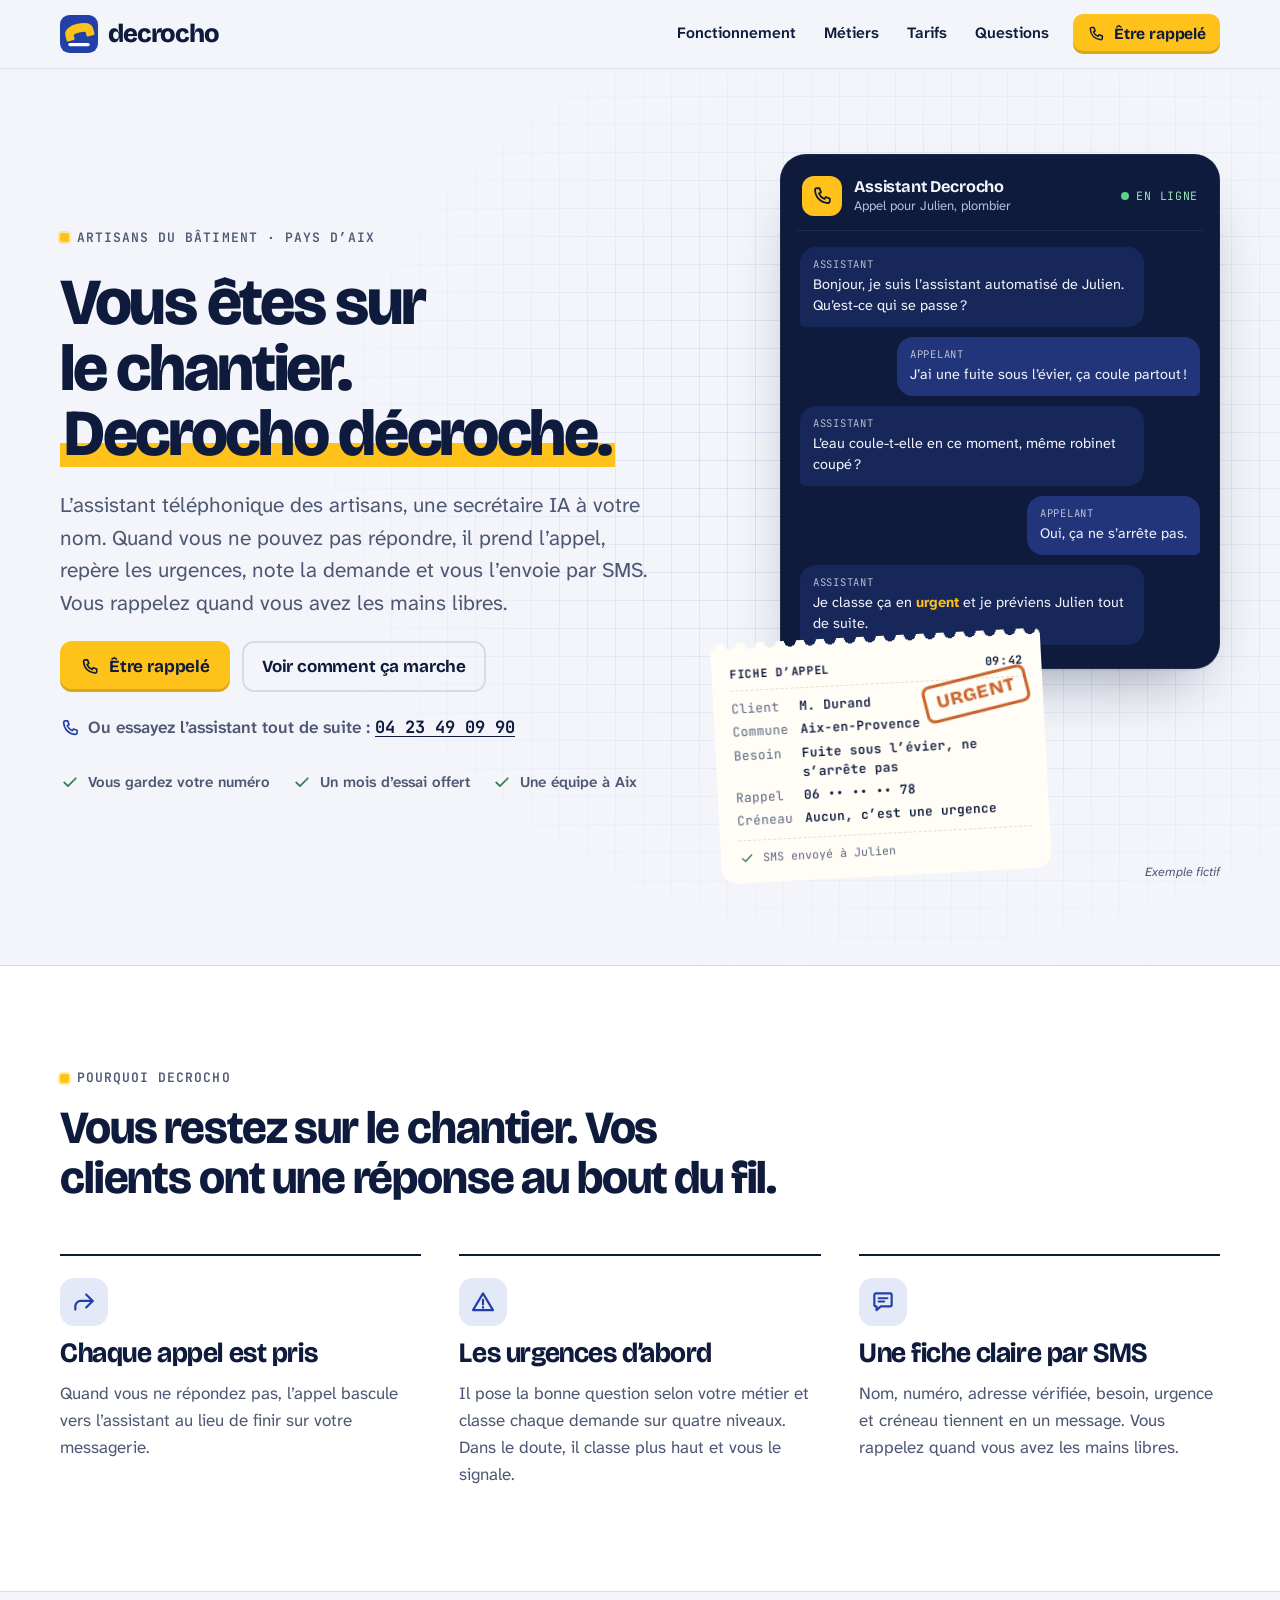
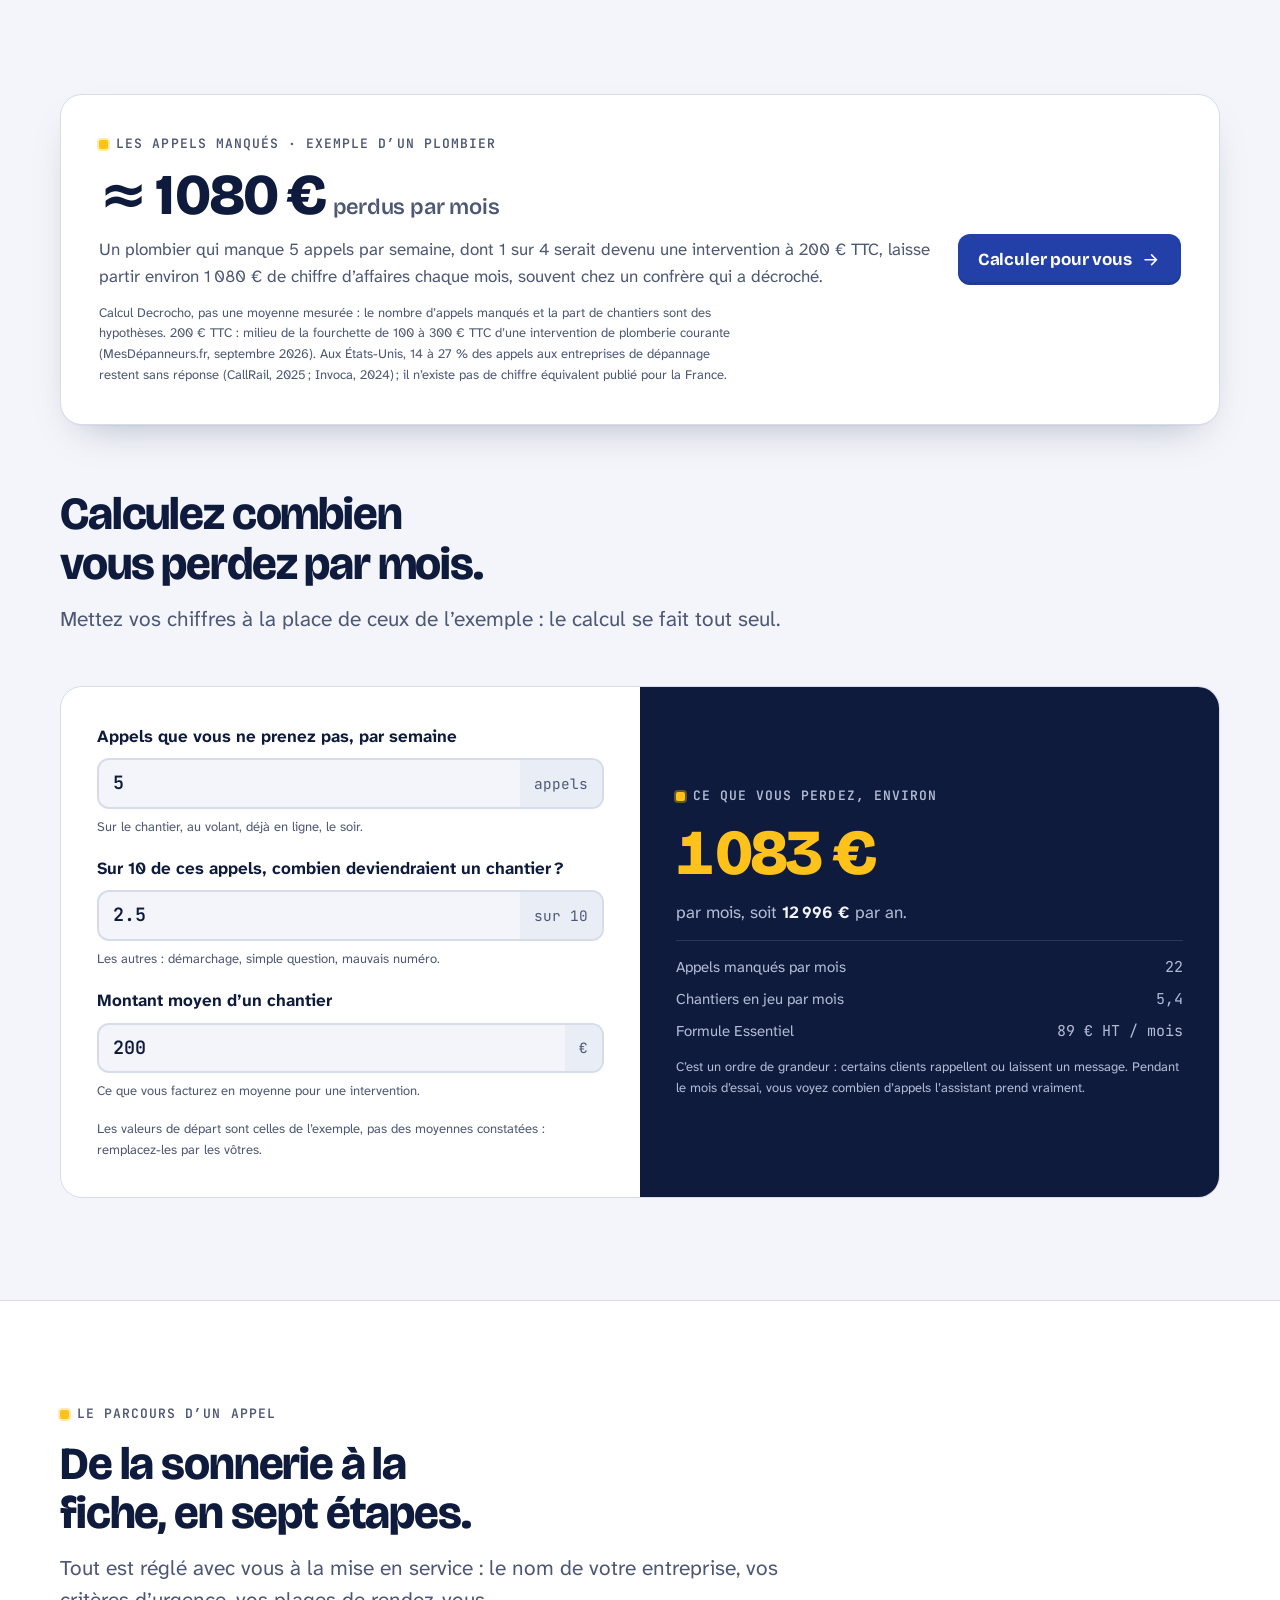
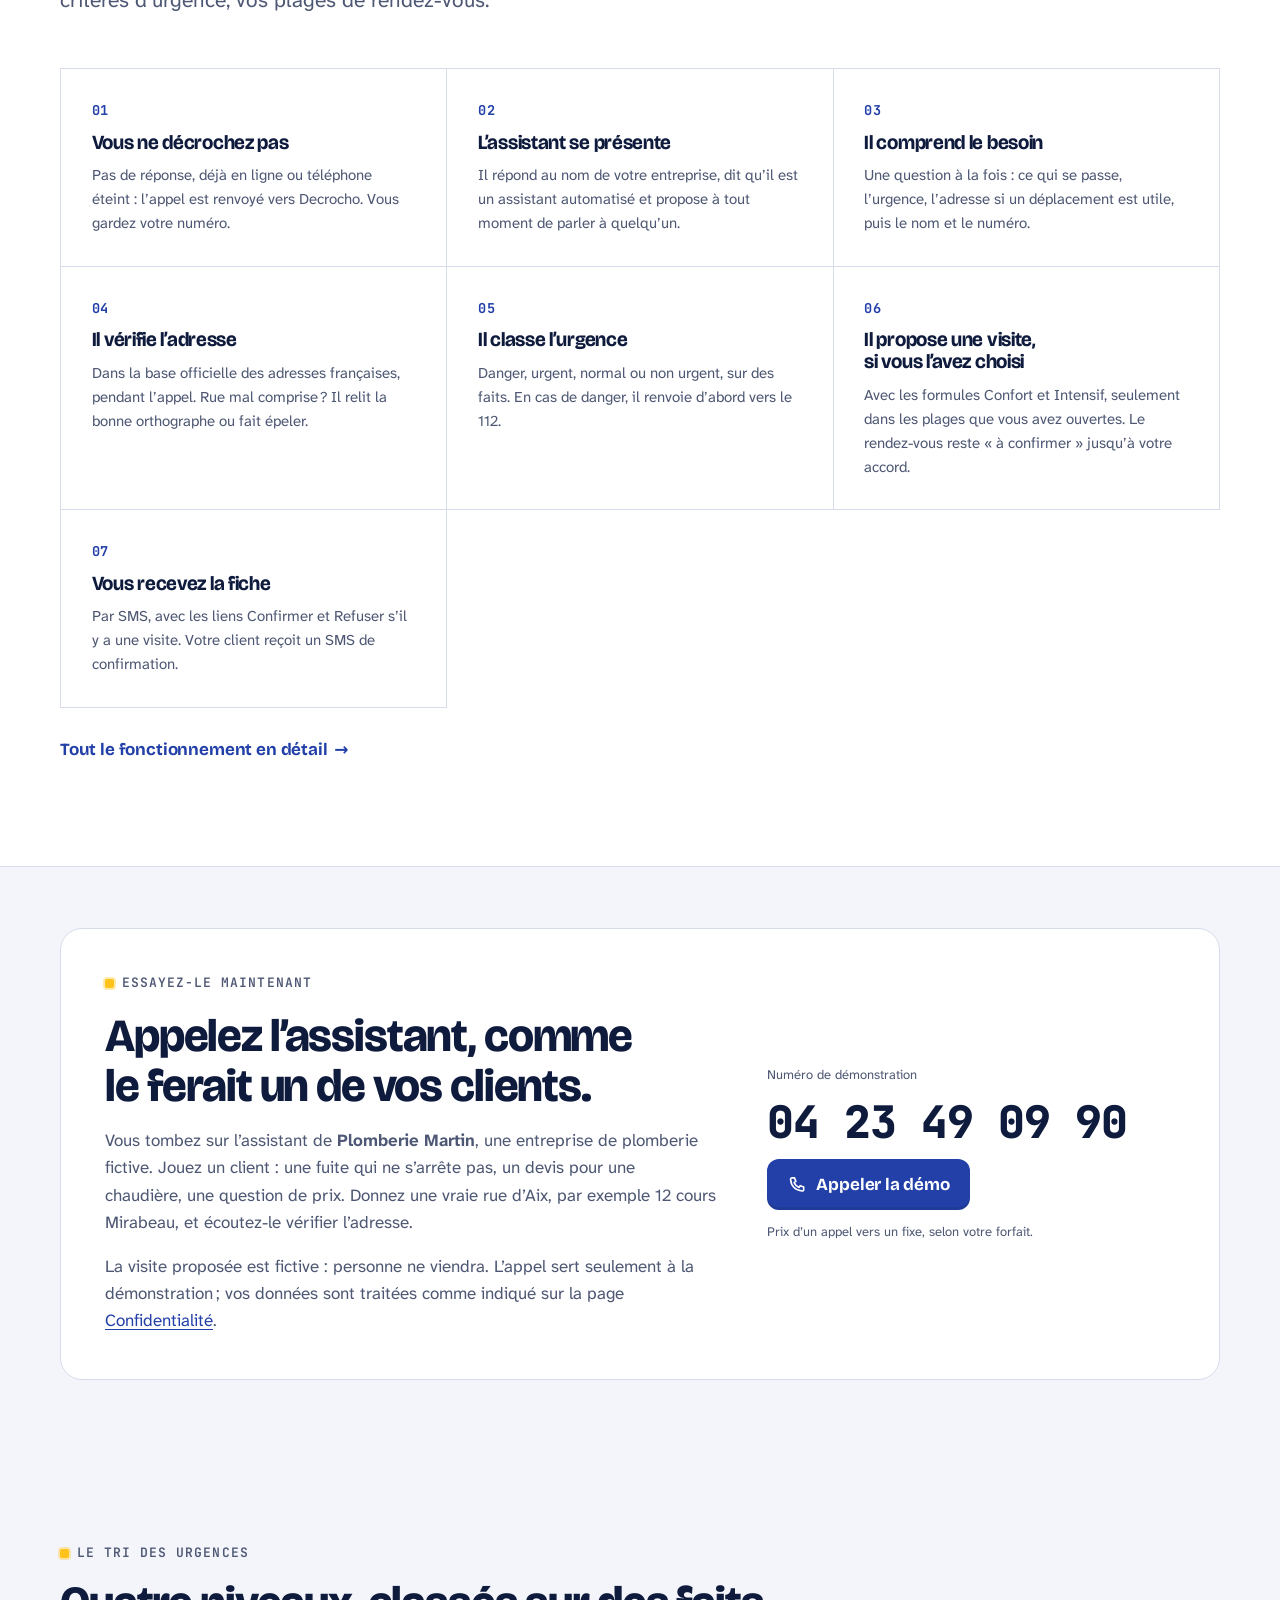
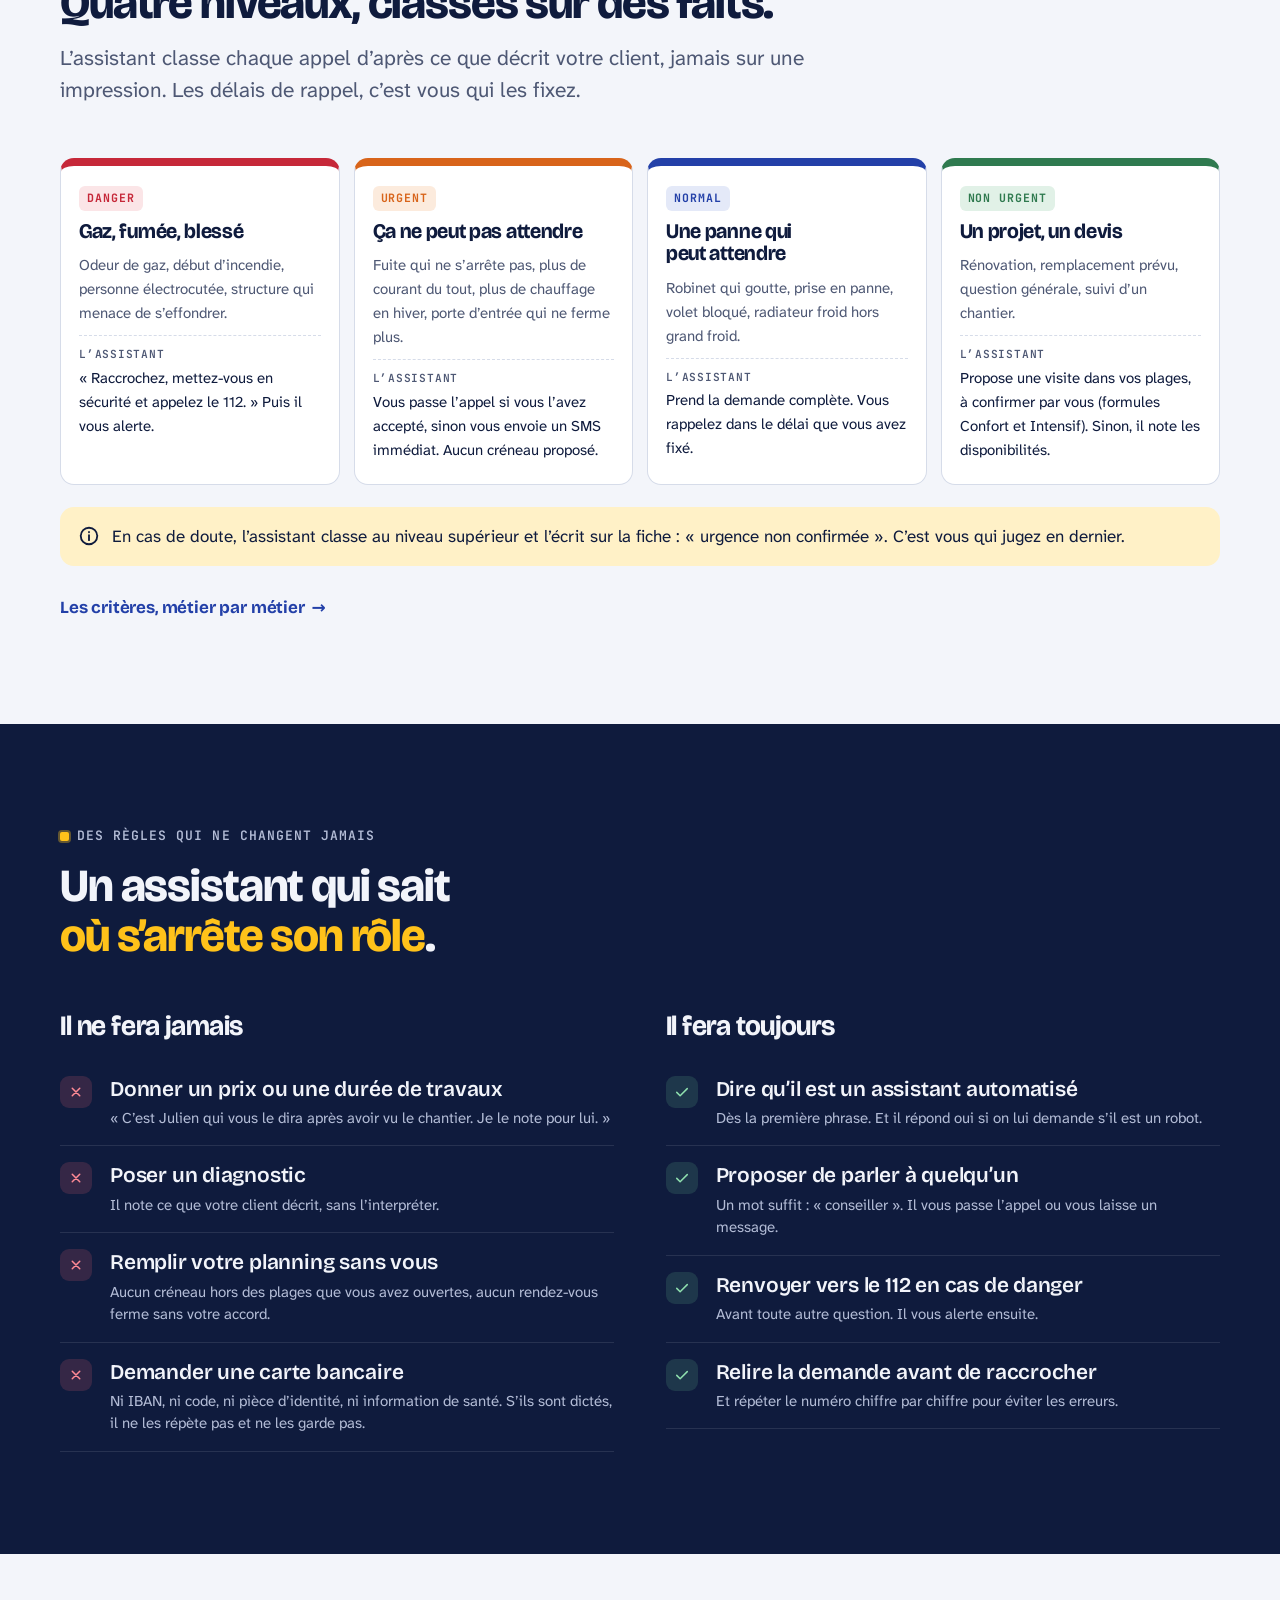
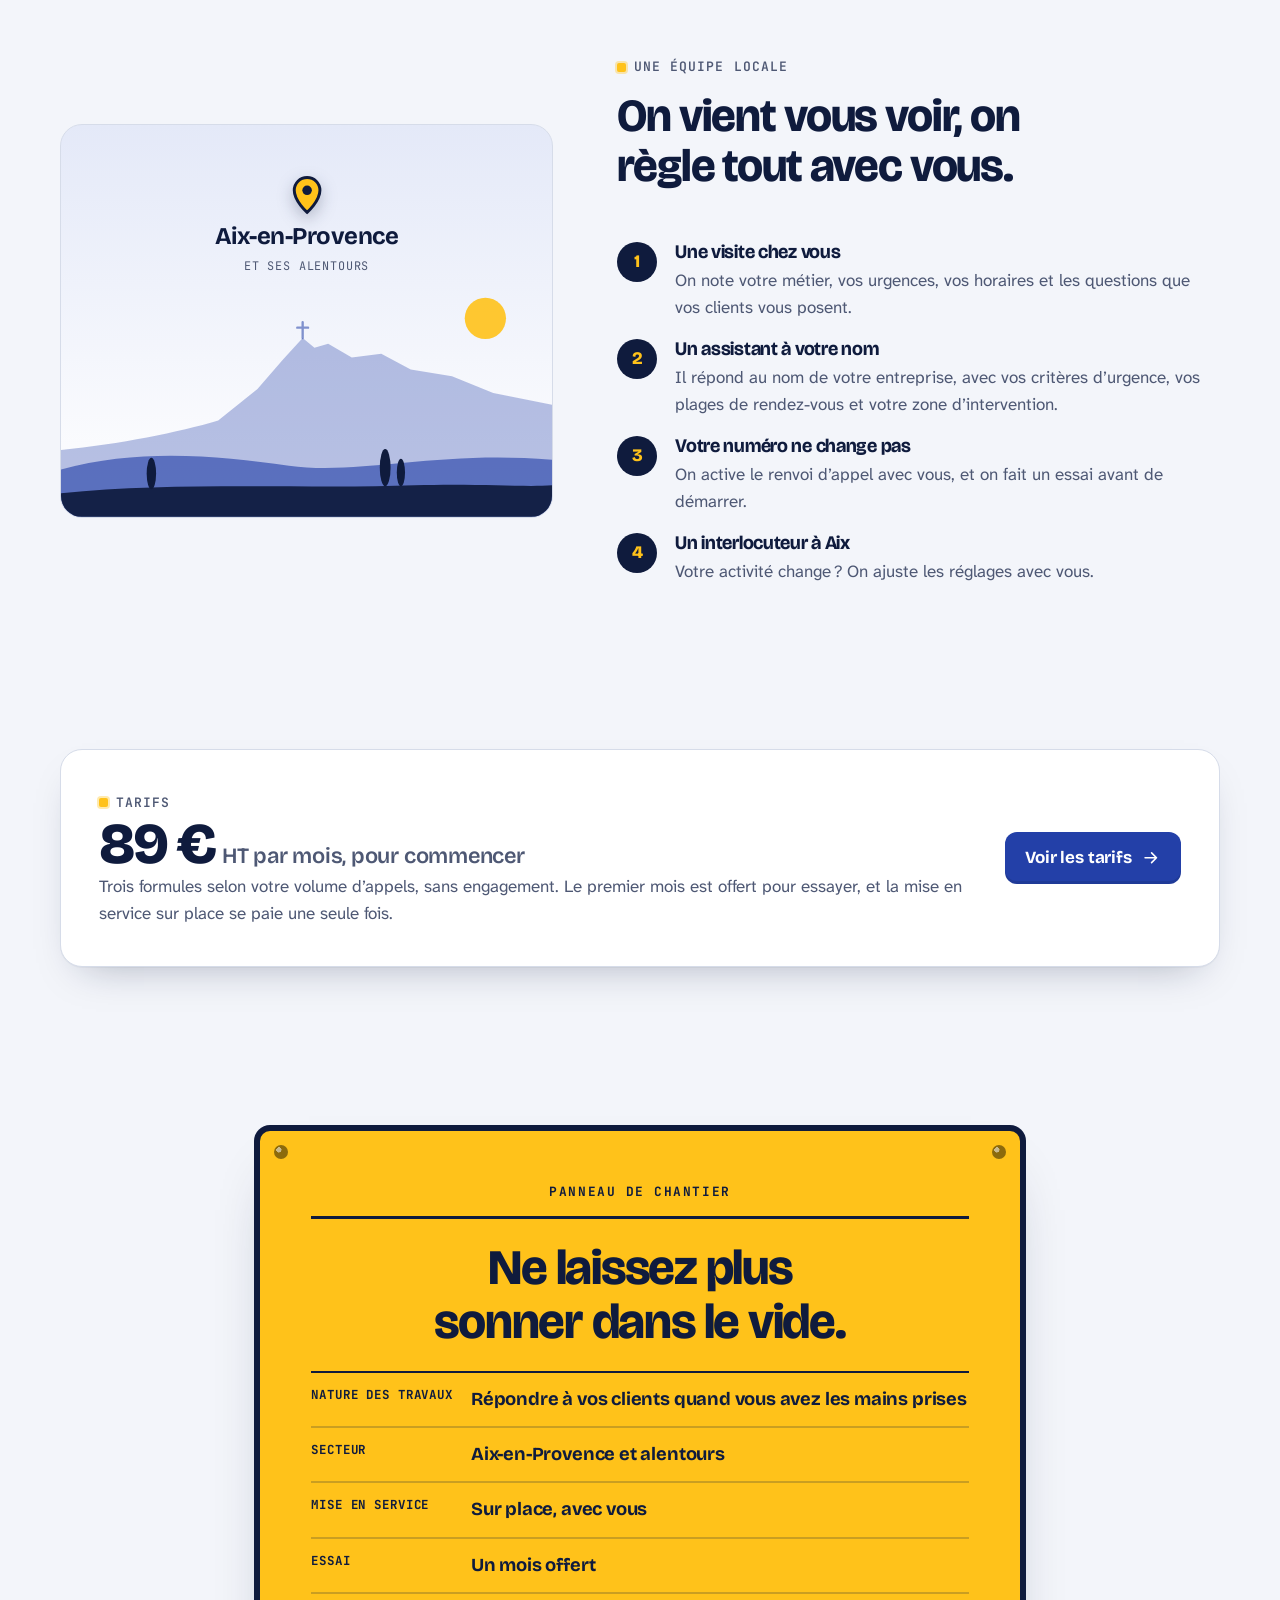
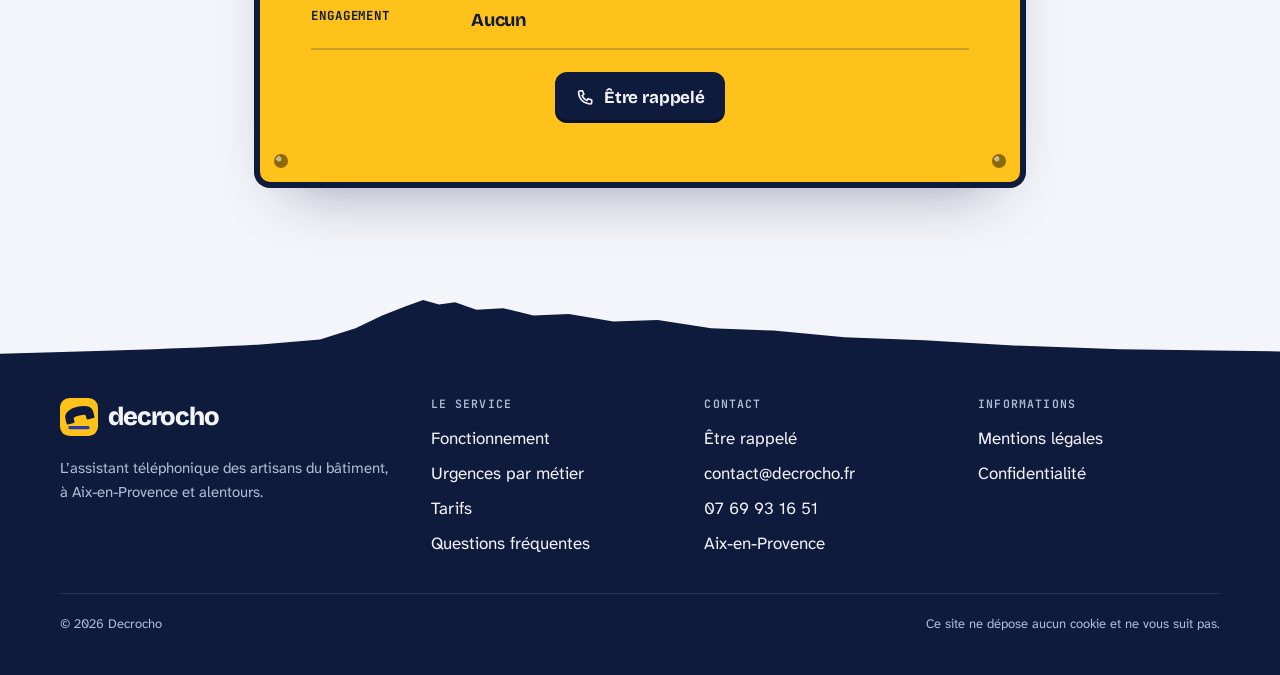
==== index.html @ 6c512287 "Accueil : numéro de démo, adresse vérifiée, appels manqués - Numéro de démonstration 04 23 49 09 90 " ====
<!doctype html>
<html lang="fr">
<head>
<meta charset="utf-8">
<meta name="viewport" content="width=device-width, initial-scale=1, viewport-fit=cover">
<title>Decrocho · Assistant téléphonique IA des artisans du bâtiment, Aix-en-Provence</title>
<meta name="description" content="Secrétaire téléphonique IA pour les artisans du Pays d’Aix : Decrocho prend vos appels quand vous êtes sur le chantier, repère les urgences et vous envoie une fiche par SMS.">
<link rel="canonical" href="https://decrocho.fr/">
<meta property="og:type" content="website">
<meta property="og:locale" content="fr_FR">
<meta property="og:site_name" content="Decrocho">
<meta property="og:title" content="Decrocho · Assistant téléphonique IA des artisans du bâtiment, Aix-en-Provence">
<meta property="og:description" content="Secrétaire téléphonique IA pour les artisans du Pays d’Aix : Decrocho prend vos appels quand vous êtes sur le chantier, repère les urgences et vous envoie une fiche par SMS.">
<meta property="og:url" content="https://decrocho.fr/">
<meta property="og:image" content="https://decrocho.fr/og-image.png">
<meta property="og:image:width" content="1200">
<meta property="og:image:height" content="630">
<meta property="og:image:alt" content="Decrocho, l’assistant téléphonique des artisans du bâtiment">
<meta name="twitter:card" content="summary_large_image">
<meta name="theme-color" content="#F3F5FA" media="(prefers-color-scheme: light)">
<meta name="theme-color" content="#0A1026" media="(prefers-color-scheme: dark)">
<link rel="icon" href="favicon.ico" sizes="48x48">
<link rel="icon" href="assets/img/icon-192.png" sizes="192x192" type="image/png">
<link rel="icon" href="favicon.svg" type="image/svg+xml">
<link rel="apple-touch-icon" href="apple-touch-icon.png">
<link rel="manifest" href="site.webmanifest">
<link rel="preload" href="assets/fonts/bricolage-grotesque.woff2" as="font" type="font/woff2" crossorigin>
<link rel="preload" href="assets/fonts/atkinson-hyperlegible-next.woff2" as="font" type="font/woff2" crossorigin>
<link rel="stylesheet" href="assets/css/site.css">
<script>document.documentElement.classList.add('js')</script>
<script type="application/ld+json">{"@context": "https://schema.org", "@type": "Organization", "name": "Decrocho", "url": "https://decrocho.fr/", "logo": "https://decrocho.fr/assets/img/icon-512.png", "email": "contact@decrocho.fr", "description": "Assistant téléphonique IA pour les artisans du bâtiment : prise d'appels, tri des urgences, fiche par SMS.", "areaServed": {"@type": "City", "name": "Aix-en-Provence"}, "telephone": "07 69 93 16 51"}</script>
<script type="application/ld+json">{"@context": "https://schema.org", "@type": "WebSite", "name": "Decrocho", "alternateName": ["decrocho.fr", "Décrocho"], "url": "https://decrocho.fr/", "inLanguage": "fr-FR"}</script>
</head>
<body>
<a class="skip" href="#contenu">Aller au contenu</a>
<header class="site-header">
  <div class="wrap">
    <a class="brand" href="index.html" aria-label="Decrocho, retour à l'accueil"><svg viewBox="0 0 64 64" aria-hidden="true" focusable="false"><rect width="64" height="64" rx="16" fill="#2340A8"/><g transform="translate(32 27) rotate(-14) scale(.72)"><path d="M-31 15 L-31 3 C-31 -9 -18 -15 0 -15 C18 -15 31 -9 31 3 L31 15 L17 15 L17 7 C17 3 10 1 0 1 C-10 1 -17 3 -17 7 L-17 15 Z" fill="#FFC21A" stroke="#FFC21A" stroke-width="5" stroke-linejoin="round"/></g><rect x="14" y="47" width="36" height="5.5" rx="2.75" fill="#FFFFFF"/></svg><span>decrocho</span></a>
    <button class="nav-toggle" type="button" aria-expanded="false" aria-controls="menu" aria-label="Ouvrir le menu">
      <span class="icon-open"><svg viewBox="0 0 24 24" fill="none" stroke="currentColor" stroke-width="2" stroke-linecap="round" stroke-linejoin="round" aria-hidden="true" focusable="false"><path d="M4 7h16M4 12h16M4 17h16"/></svg></span><span class="icon-close"><svg viewBox="0 0 24 24" fill="none" stroke="currentColor" stroke-width="2" stroke-linecap="round" stroke-linejoin="round" aria-hidden="true" focusable="false"><path d="M6 6l12 12M18 6 6 18"/></svg></span>
    </button>
    <nav class="nav" id="menu" aria-label="Menu principal">
      <a href="fonctionnement.html">Fonctionnement</a>
      <a href="metiers.html">Métiers</a>
      <a href="tarifs.html">Tarifs</a>
      <a href="questions.html">Questions</a>
      <span class="header-cta"><a class="btn btn--small" href="contact.html"><svg viewBox="0 0 24 24" fill="none" stroke="currentColor" stroke-width="2" stroke-linecap="round" stroke-linejoin="round" aria-hidden="true" focusable="false"><path d="M6.2 3.5h3l1.7 4.3-2.2 1.5a11.5 11.5 0 0 0 6 6l1.5-2.2 4.3 1.7v3a1.8 1.8 0 0 1-1.9 1.8C10.4 19.1 4.9 13.6 4.4 5.4a1.8 1.8 0 0 1 1.8-1.9z"/></svg>Être rappelé</a></span>
    </nav>
  </div>
</header>
<main id="contenu">
<section class="hero">
  <div class="wrap hero-grid">
    <div class="hero-copy">
      <p class="eyebrow">Artisans du bâtiment · Pays d’Aix</p>
      <h1><span class="line">Vous êtes sur le chantier.</span> <span class="line"><span class="mark">Decrocho décroche.</span></span></h1>
      <p class="lead">L’assistant téléphonique des artisans, une secrétaire IA à votre nom. Quand vous ne pouvez pas répondre, il prend l’appel, repère les urgences, note la demande et vous l’envoie par SMS. Vous rappelez quand vous avez les mains libres.</p>
      <div class="btn-row">
        <a class="btn" href="contact.html"><svg viewBox="0 0 24 24" fill="none" stroke="currentColor" stroke-width="2" stroke-linecap="round" stroke-linejoin="round" aria-hidden="true" focusable="false"><path d="M6.2 3.5h3l1.7 4.3-2.2 1.5a11.5 11.5 0 0 0 6 6l1.5-2.2 4.3 1.7v3a1.8 1.8 0 0 1-1.9 1.8C10.4 19.1 4.9 13.6 4.4 5.4a1.8 1.8 0 0 1 1.8-1.9z"/></svg>Être rappelé</a>
        <a class="btn btn--line" href="fonctionnement.html">Voir comment ça marche</a>
      </div>
      <p class="hero-demo"><svg viewBox="0 0 24 24" fill="none" stroke="currentColor" stroke-width="2" stroke-linecap="round" stroke-linejoin="round" aria-hidden="true" focusable="false"><path d="M6.2 3.5h3l1.7 4.3-2.2 1.5a11.5 11.5 0 0 0 6 6l1.5-2.2 4.3 1.7v3a1.8 1.8 0 0 1-1.9 1.8C10.4 19.1 4.9 13.6 4.4 5.4a1.8 1.8 0 0 1 1.8-1.9z"/></svg><span>Ou essayez l’assistant tout de suite : <a class="tel-demo" href="tel:+33423490990">04 23 49 09 90</a></span></p>
      <ul class="hero-points">
        <li><svg viewBox="0 0 24 24" fill="none" stroke="currentColor" stroke-width="2" stroke-linecap="round" stroke-linejoin="round" aria-hidden="true" focusable="false"><path d="m5 12.5 4.5 4.5L19 7.5"/></svg>Vous gardez votre numéro</li>
        <li><svg viewBox="0 0 24 24" fill="none" stroke="currentColor" stroke-width="2" stroke-linecap="round" stroke-linejoin="round" aria-hidden="true" focusable="false"><path d="m5 12.5 4.5 4.5L19 7.5"/></svg>Un mois d’essai offert</li>
        <li><svg viewBox="0 0 24 24" fill="none" stroke="currentColor" stroke-width="2" stroke-linecap="round" stroke-linejoin="round" aria-hidden="true" focusable="false"><path d="m5 12.5 4.5 4.5L19 7.5"/></svg>Une équipe à Aix</li>
      </ul>
    </div>
    <figure class="scene anime">
      <div class="ecran">
        <div class="ecran-top">
          <span class="ecran-avatar"><svg viewBox="0 0 24 24" fill="none" stroke="currentColor" stroke-width="2" stroke-linecap="round" stroke-linejoin="round" aria-hidden="true" focusable="false"><path d="M6.2 3.5h3l1.7 4.3-2.2 1.5a11.5 11.5 0 0 0 6 6l1.5-2.2 4.3 1.7v3a1.8 1.8 0 0 1-1.9 1.8C10.4 19.1 4.9 13.6 4.4 5.4a1.8 1.8 0 0 1 1.8-1.9z"/></svg></span>
          <span class="ecran-who"><b>Assistant Decrocho</b><span>Appel pour Julien, plombier</span></span>
          <span class="ecran-live"><i></i>En ligne</span>
        </div>
        <div class="bulles">
          <p class="bulle bulle--agent"><small>Assistant</small>Bonjour, je suis l’assistant automatisé de Julien. Qu’est-ce qui se passe ?</p>
          <p class="bulle bulle--client"><small>Appelant</small>J’ai une fuite sous l’évier, ça coule partout !</p>
          <p class="bulle bulle--agent"><small>Assistant</small>L’eau coule-t-elle en ce moment, même robinet coupé ?</p>
          <p class="bulle bulle--client"><small>Appelant</small>Oui, ça ne s’arrête pas.</p>
          <p class="bulle bulle--agent"><small>Assistant</small>Je classe ça en <b>urgent</b> et je préviens Julien tout de suite.</p>
        </div>
      </div>
      <div class="fiche">
        <p class="fiche-head"><span>Fiche d’appel</span><span>09:42</span></p>
        <dl>
          <dt>Client</dt><dd>M. Durand</dd>
          <dt>Commune</dt><dd>Aix-en-Provence</dd>
          <dt>Besoin</dt><dd>Fuite sous l’évier, ne s’arrête pas</dd>
          <dt>Rappel</dt><dd>06 •• •• •• 78</dd>
          <dt>Créneau</dt><dd>Aucun, c’est une urgence</dd>
        </dl>
        <p class="fiche-foot"><svg viewBox="0 0 24 24" fill="none" stroke="currentColor" stroke-width="2" stroke-linecap="round" stroke-linejoin="round" aria-hidden="true" focusable="false"><path d="m5 12.5 4.5 4.5L19 7.5"/></svg>SMS envoyé à Julien</p>
        <span class="tampon" aria-hidden="true">URGENT</span>
      </div>
      <figcaption class="scene-note">Exemple fictif</figcaption>
    </figure>
  </div>
</section>

<section class="section section--surface">
  <div class="wrap">
    <div class="section-head">
      <p class="eyebrow">Pourquoi Decrocho</p>
      <h2>Vous restez sur le chantier. Vos clients ont une réponse au bout du fil.</h2>
    </div>
    <div class="grid-3">
      <article class="atout">
        <span class="atout-icon"><svg viewBox="0 0 24 24" fill="none" stroke="currentColor" stroke-width="2" stroke-linecap="round" stroke-linejoin="round" aria-hidden="true" focusable="false"><path d="M14 5l6 6-6 6"/><path d="M20 11H9a5 5 0 0 0-5 5v3"/></svg></span>
        <h3>Chaque appel est pris</h3>
        <p>Quand vous ne répondez pas, l’appel bascule vers l’assistant au lieu de finir sur votre messagerie.</p>
      </article>
      <article class="atout">
        <span class="atout-icon"><svg viewBox="0 0 24 24" fill="none" stroke="currentColor" stroke-width="2" stroke-linecap="round" stroke-linejoin="round" aria-hidden="true" focusable="false"><path d="M12 4 2.8 19.5h18.4L12 4z"/><path d="M12 10v4.2M12 16.8v.4"/></svg></span>
        <h3>Les urgences d’abord</h3>
        <p>Il pose la bonne question selon votre métier et classe chaque demande sur quatre niveaux. Dans le doute, il classe plus haut et vous le signale.</p>
      </article>
      <article class="atout">
        <span class="atout-icon"><svg viewBox="0 0 24 24" fill="none" stroke="currentColor" stroke-width="2" stroke-linecap="round" stroke-linejoin="round" aria-hidden="true" focusable="false"><path d="M5.5 4h13A1.5 1.5 0 0 1 20 5.5v9a1.5 1.5 0 0 1-1.5 1.5H10l-4 3.5V16h-.5A1.5 1.5 0 0 1 4 14.5v-9A1.5 1.5 0 0 1 5.5 4z"/><path d="M8 8.5h8M8 11.5h5"/></svg></span>
        <h3>Une fiche claire par SMS</h3>
        <p>Nom, numéro, adresse vérifiée, besoin, urgence et créneau tiennent en un message. Vous rappelez quand vous avez les mains libres.</p>
      </article>
    </div>
  </div>
</section>

<section class="section" id="appels-manques">
  <div class="wrap">
    <div class="prix-bandeau pertes-bandeau">
      <div>
        <p class="eyebrow">Les appels manqués · exemple d’un plombier</p>
        <p class="chiffre">≈ 1 080 €<small>perdus par mois</small></p>
        <p class="muted">Un plombier qui manque 5 appels par semaine, dont 1 sur 4 serait devenu une intervention à 200 € TTC, laisse partir environ 1 080 € de chiffre d’affaires chaque mois, souvent chez un confrère qui a décroché.</p>
        <p class="pertes-sources">Calcul Decrocho, pas une moyenne mesurée : le nombre d’appels manqués et la part de chantiers sont des hypothèses. 200 € TTC : milieu de la fourchette de 100 à 300 € TTC d’une intervention de plomberie courante (MesDépanneurs.fr, septembre 2026). Aux États-Unis, 14 à 27 % des appels aux entreprises de dépannage restent sans réponse (CallRail, 2025 ; Invoca, 2024) ; il n’existe pas de chiffre équivalent publié pour la France.</p>
      </div>
      <a class="btn btn--accent" href="#calcul-pertes">Calculer pour vous<svg viewBox="0 0 24 24" fill="none" stroke="currentColor" stroke-width="2" stroke-linecap="round" stroke-linejoin="round" aria-hidden="true" focusable="false"><path d="M5 12h14M13 6l6 6-6 6"/></svg></a>
    </div>
    <div class="section-head pertes-titre">
      <h2>Calculez combien vous perdez par mois.</h2>
      <p class="lead">Mettez vos chiffres à la place de ceux de l’exemple : le calcul se fait tout seul.</p>
    </div>
    <div class="calcul" id="calcul-pertes" data-prix-essentiel="89">
      <div class="calcul-form">
        <div class="champ">
          <label for="manques">Appels que vous ne prenez pas, par semaine</label>
          <div class="saisie"><input id="manques" type="number" inputmode="numeric" min="0" max="500" step="1" value="5"><span>appels</span></div>
          <p class="aide">Sur le chantier, au volant, déjà en ligne, le soir.</p>
        </div>
        <div class="champ">
          <label for="chantiers">Sur 10 de ces appels, combien deviendraient un chantier ?</label>
          <div class="saisie"><input id="chantiers" type="number" inputmode="decimal" min="0" max="10" step="0.5" value="2.5"><span>sur 10</span></div>
          <p class="aide">Les autres : démarchage, simple question, mauvais numéro.</p>
        </div>
        <div class="champ">
          <label for="montant">Montant moyen d’un chantier</label>
          <div class="saisie"><input id="montant" type="number" inputmode="numeric" min="0" max="100000" step="10" value="200"><span>€</span></div>
          <p class="aide">Ce que vous facturez en moyenne pour une intervention.</p>
        </div>
        <p class="calcul-exemple">Les valeurs de départ sont celles de l’exemple, pas des moyennes constatées : remplacez-les par les vôtres.</p>
      </div>
      <div class="calcul-resultat" aria-live="polite">
        <p class="eyebrow">Ce que vous perdez, environ</p>
        <p class="calcul-montant" data-pertes-mois>1 083 €</p>
        <p>par mois, soit <strong data-pertes-an>12 996 €</strong> par an.</p>
        <ul class="calcul-detail">
          <li><span>Appels manqués par mois</span><span data-pertes-appels>22</span></li>
          <li><span>Chantiers en jeu par mois</span><span data-pertes-chantiers>5,4</span></li>
          <li><span>Formule Essentiel</span><span>89 € HT / mois</span></li>
        </ul>
        <p class="calcul-note">C’est un ordre de grandeur : certains clients rappellent ou laissent un message. Pendant le mois d’essai, vous voyez combien d’appels l’assistant prend vraiment.</p>
      </div>
    </div>
  </div>
</section>

<section class="section section--surface">
  <div class="wrap">
    <div class="section-head">
      <p class="eyebrow">Le parcours d’un appel</p>
      <h2>De la sonnerie à la fiche, en sept étapes.</h2>
      <p class="lead">Tout est réglé avec vous à la mise en service : le nom de votre entreprise, vos critères d’urgence, vos plages de rendez-vous.</p>
    </div>
    <ol class="parcours">
      <li><h3>Vous ne décrochez pas</h3><p>Pas de réponse, déjà en ligne ou téléphone éteint : l’appel est renvoyé vers Decrocho. Vous gardez votre numéro.</p></li>
      <li><h3>L’assistant se présente</h3><p>Il répond au nom de votre entreprise, dit qu’il est un assistant automatisé et propose à tout moment de parler à quelqu’un.</p></li>
      <li><h3>Il comprend le besoin</h3><p>Une question à la fois : ce qui se passe, l’urgence, l’adresse si un déplacement est utile, puis le nom et le numéro.</p></li>
      <li><h3>Il vérifie l’adresse</h3><p>Dans la base officielle des adresses françaises, pendant l’appel. Rue mal comprise ? Il relit la bonne orthographe ou fait épeler.</p></li>
      <li><h3>Il classe l’urgence</h3><p>Danger, urgent, normal ou non urgent, sur des faits. En cas de danger, il renvoie d’abord vers le 112.</p></li>
      <li><h3>Il propose une visite, si vous l’avez choisi</h3><p>Avec les formules Confort et Intensif, seulement dans les plages que vous avez ouvertes. Le rendez-vous reste « à confirmer » jusqu’à votre accord.</p></li>
      <li><h3>Vous recevez la fiche</h3><p>Par SMS, avec les liens Confirmer et Refuser s’il y a une visite. Votre client reçoit un SMS de confirmation.</p></li>
    </ol>
    <p class="suite-lien"><a class="link-arrow" href="fonctionnement.html">Tout le fonctionnement en détail</a></p>
  </div>
</section>

<section class="section section--tight" id="demo">
  <div class="wrap">
    <div class="service demo">
      <div class="prose">
        <p class="eyebrow">Essayez-le maintenant</p>
        <h2>Appelez l’assistant, comme le ferait un de vos clients.</h2>
        <p class="muted">Vous tombez sur l’assistant de <strong>Plomberie Martin</strong>, une entreprise de plomberie fictive. Jouez un client : une fuite qui ne s’arrête pas, un devis pour une chaudière, une question de prix. Donnez une vraie rue d’Aix, par exemple 12 cours Mirabeau, et écoutez-le vérifier l’adresse.</p>
        <p class="muted">La visite proposée est fictive : personne ne viendra. L’appel sert seulement à la démonstration ; vos données sont traitées comme indiqué sur la page <a href="confidentialite.html">Confidentialité</a>.</p>
      </div>
      <div class="demo-numero">
        <small>Numéro de démonstration</small>
        <p class="montant"><a href="tel:+33423490990">04 23 49 09 90</a></p>
        <a class="btn btn--accent" href="tel:+33423490990"><svg viewBox="0 0 24 24" fill="none" stroke="currentColor" stroke-width="2" stroke-linecap="round" stroke-linejoin="round" aria-hidden="true" focusable="false"><path d="M6.2 3.5h3l1.7 4.3-2.2 1.5a11.5 11.5 0 0 0 6 6l1.5-2.2 4.3 1.7v3a1.8 1.8 0 0 1-1.9 1.8C10.4 19.1 4.9 13.6 4.4 5.4a1.8 1.8 0 0 1 1.8-1.9z"/></svg>Appeler la démo</a>
        <small>Prix d’un appel vers un fixe, selon votre forfait.</small>
      </div>
    </div>
  </div>
</section>

<section class="section">
  <div class="wrap">
    <div class="section-head">
      <p class="eyebrow">Le tri des urgences</p>
      <h2>Quatre niveaux, classés sur des faits.</h2>
      <p class="lead">L’assistant classe chaque appel d’après ce que décrit votre client, jamais sur une impression. Les délais de rappel, c’est vous qui les fixez.</p>
    </div>
    <div class="urgences">
      <article class="urgence urgence--danger">
        <span class="urgence-niveau">Danger</span>
        <h3>Gaz, fumée, blessé</h3>
        <p>Odeur de gaz, début d’incendie, personne électrocutée, structure qui menace de s’effondrer.</p>
        <p class="ensuite"><b>L’assistant</b>« Raccrochez, mettez-vous en sécurité et appelez le 112. » Puis il vous alerte.</p>
      </article>
      <article class="urgence urgence--urgent">
        <span class="urgence-niveau">Urgent</span>
        <h3>Ça ne peut pas attendre</h3>
        <p>Fuite qui ne s’arrête pas, plus de courant du tout, plus de chauffage en hiver, porte d’entrée qui ne ferme plus.</p>
        <p class="ensuite"><b>L’assistant</b>Vous passe l’appel si vous l’avez accepté, sinon vous envoie un SMS immédiat. Aucun créneau proposé.</p>
      </article>
      <article class="urgence urgence--normal">
        <span class="urgence-niveau">Normal</span>
        <h3>Une panne qui peut attendre</h3>
        <p>Robinet qui goutte, prise en panne, volet bloqué, radiateur froid hors grand froid.</p>
        <p class="ensuite"><b>L’assistant</b>Prend la demande complète. Vous rappelez dans le délai que vous avez fixé.</p>
      </article>
      <article class="urgence urgence--calme">
        <span class="urgence-niveau">Non urgent</span>
        <h3>Un projet, un devis</h3>
        <p>Rénovation, remplacement prévu, question générale, suivi d’un chantier.</p>
        <p class="ensuite"><b>L’assistant</b>Propose une visite dans vos plages, à confirmer par vous (formules Confort et Intensif). Sinon, il note les disponibilités.</p>
      </article>
    </div>
    <p class="note-doute"><svg viewBox="0 0 24 24" fill="none" stroke="currentColor" stroke-width="2" stroke-linecap="round" stroke-linejoin="round" aria-hidden="true" focusable="false"><circle cx="12" cy="12" r="9"/><path d="M12 11v5.5M12 7.6v.4"/></svg><span>En cas de doute, l’assistant classe au niveau supérieur et l’écrit sur la fiche : « urgence non confirmée ». C’est vous qui jugez en dernier.</span></p>
    <p class="suite-lien"><a class="link-arrow" href="metiers.html">Les critères, métier par métier</a></p>
  </div>
</section>

<section class="section section--night">
  <div class="wrap">
    <div class="section-head">
      <p class="eyebrow">Des règles qui ne changent jamais</p>
      <h2>Un assistant qui sait <span class="mark">où s’arrête son rôle</span>.</h2>
    </div>
    <div class="regles">
      <div>
        <h3>Il ne fera jamais</h3>
        <ul class="regle-liste">
          <li><span class="regle-ico regle-ico--non"><svg viewBox="0 0 24 24" fill="none" stroke="currentColor" stroke-width="2" stroke-linecap="round" stroke-linejoin="round" aria-hidden="true" focusable="false"><path d="M7 7l10 10M17 7 7 17"/></svg></span><div>Donner un prix ou une durée de travaux<span>« C’est Julien qui vous le dira après avoir vu le chantier. Je le note pour lui. »</span></div></li>
          <li><span class="regle-ico regle-ico--non"><svg viewBox="0 0 24 24" fill="none" stroke="currentColor" stroke-width="2" stroke-linecap="round" stroke-linejoin="round" aria-hidden="true" focusable="false"><path d="M7 7l10 10M17 7 7 17"/></svg></span><div>Poser un diagnostic<span>Il note ce que votre client décrit, sans l’interpréter.</span></div></li>
          <li><span class="regle-ico regle-ico--non"><svg viewBox="0 0 24 24" fill="none" stroke="currentColor" stroke-width="2" stroke-linecap="round" stroke-linejoin="round" aria-hidden="true" focusable="false"><path d="M7 7l10 10M17 7 7 17"/></svg></span><div>Remplir votre planning sans vous<span>Aucun créneau hors des plages que vous avez ouvertes, aucun rendez-vous ferme sans votre accord.</span></div></li>
          <li><span class="regle-ico regle-ico--non"><svg viewBox="0 0 24 24" fill="none" stroke="currentColor" stroke-width="2" stroke-linecap="round" stroke-linejoin="round" aria-hidden="true" focusable="false"><path d="M7 7l10 10M17 7 7 17"/></svg></span><div>Demander une carte bancaire<span>Ni IBAN, ni code, ni pièce d’identité, ni information de santé. S’ils sont dictés, il ne les répète pas et ne les garde pas.</span></div></li>
        </ul>
      </div>
      <div>
        <h3>Il fera toujours</h3>
        <ul class="regle-liste">
          <li><span class="regle-ico regle-ico--oui"><svg viewBox="0 0 24 24" fill="none" stroke="currentColor" stroke-width="2" stroke-linecap="round" stroke-linejoin="round" aria-hidden="true" focusable="false"><path d="m5 12.5 4.5 4.5L19 7.5"/></svg></span><div>Dire qu’il est un assistant automatisé<span>Dès la première phrase. Et il répond oui si on lui demande s’il est un robot.</span></div></li>
          <li><span class="regle-ico regle-ico--oui"><svg viewBox="0 0 24 24" fill="none" stroke="currentColor" stroke-width="2" stroke-linecap="round" stroke-linejoin="round" aria-hidden="true" focusable="false"><path d="m5 12.5 4.5 4.5L19 7.5"/></svg></span><div>Proposer de parler à quelqu’un<span>Un mot suffit : « conseiller ». Il vous passe l’appel ou vous laisse un message.</span></div></li>
          <li><span class="regle-ico regle-ico--oui"><svg viewBox="0 0 24 24" fill="none" stroke="currentColor" stroke-width="2" stroke-linecap="round" stroke-linejoin="round" aria-hidden="true" focusable="false"><path d="m5 12.5 4.5 4.5L19 7.5"/></svg></span><div>Renvoyer vers le 112 en cas de danger<span>Avant toute autre question. Il vous alerte ensuite.</span></div></li>
          <li><span class="regle-ico regle-ico--oui"><svg viewBox="0 0 24 24" fill="none" stroke="currentColor" stroke-width="2" stroke-linecap="round" stroke-linejoin="round" aria-hidden="true" focusable="false"><path d="m5 12.5 4.5 4.5L19 7.5"/></svg></span><div>Relire la demande avant de raccrocher<span>Et répéter le numéro chiffre par chiffre pour éviter les erreurs.</span></div></li>
        </ul>
      </div>
    </div>
  </div>
</section>

<section class="section">
  <div class="wrap local">
    <div class="local-visuel" aria-hidden="true">
      <svg viewBox="0 60 500 240" aria-hidden="true" focusable="false">
        <circle class="f-signal" cx="432" cy="98" r="21" opacity=".9"/>
        <path class="f-accent" opacity=".32" d="M0 232C60 226 120 214 160 202L200 170L226 140L246 118L258 128L272 124L296 138L326 134L356 150L398 157L440 174L500 186V300H0Z"/>
        <path class="s-accent" opacity=".55" fill="none" stroke-width="2.4" stroke-linecap="round" d="M246 118V102M240.5 107.5H251.5"/>
        <path class="f-accent" opacity=".62" d="M0 252C80 230 160 238 232 248C304 258 384 232 500 242V300H0Z"/>
        <path class="f-night" opacity=".92" d="M0 276C120 264 258 272 360 268C424 266 470 270 500 268V300H0Z"/>
        <ellipse class="f-night" cx="330" cy="250" rx="5.5" ry="19"/>
        <ellipse class="f-night" cx="346" cy="255" rx="4.2" ry="14"/>
        <ellipse class="f-night" cx="92" cy="256" rx="4.8" ry="16"/>
      </svg>
      <div class="local-pin"><svg viewBox="0 0 24 24" aria-hidden="true" focusable="false"><path class="f-signal s-night" stroke-width="1.6" d="M12 22s-7-6.1-7-12a7 7 0 0 1 14 0c0 5.9-7 12-7 12z"/><circle class="f-night" cx="12" cy="10" r="2.6"/></svg><b>Aix-en-Provence</b><span>et ses alentours</span></div>
    </div>
    <div>
      <div class="section-head">
        <p class="eyebrow">Une équipe locale</p>
        <h2>On vient vous voir, on règle tout avec vous.</h2>
      </div>
      <ol class="etapes-locales">
        <li><div><h3>Une visite chez vous</h3><p>On note votre métier, vos urgences, vos horaires et les questions que vos clients vous posent.</p></div></li>
        <li><div><h3>Un assistant à votre nom</h3><p>Il répond au nom de votre entreprise, avec vos critères d’urgence, vos plages de rendez-vous et votre zone d’intervention.</p></div></li>
        <li><div><h3>Votre numéro ne change pas</h3><p>On active le renvoi d’appel avec vous, et on fait un essai avant de démarrer.</p></div></li>
        <li><div><h3>Un interlocuteur à Aix</h3><p>Votre activité change ? On ajuste les réglages avec vous.</p></div></li>
      </ol>
    </div>
  </div>
</section>

<section class="section section--tight">
  <div class="wrap">
    <div class="prix-bandeau">
      <div>
        <p class="eyebrow">Tarifs</p>
        <p class="chiffre">89 €<small>HT par mois, pour commencer</small></p>
        <p class="muted">Trois formules selon votre volume d’appels, sans engagement. Le premier mois est offert pour essayer, et la mise en service sur place se paie une seule fois.</p>
      </div>
      <a class="btn btn--accent" href="tarifs.html">Voir les tarifs<svg viewBox="0 0 24 24" fill="none" stroke="currentColor" stroke-width="2" stroke-linecap="round" stroke-linejoin="round" aria-hidden="true" focusable="false"><path d="M5 12h14M13 6l6 6-6 6"/></svg></a>
    </div>
  </div>
</section>

<section class="section">
  <div class="wrap wrap--narrow">
    <div class="panneau">
      <p class="panneau-titre">Panneau de chantier</p>
      <h2>Ne laissez plus sonner dans le vide.</h2>
      <dl>
        <dt>Nature des travaux</dt><dd>Répondre à vos clients quand vous avez les mains prises</dd>
        <dt>Secteur</dt><dd>Aix-en-Provence et alentours</dd>
        <dt>Mise en service</dt><dd>Sur place, avec vous</dd>
        <dt>Essai</dt><dd>Un mois offert</dd>
        <dt>Engagement</dt><dd>Aucun</dd>
      </dl>
      <div class="btn-row"><a class="btn btn--night" href="contact.html"><svg viewBox="0 0 24 24" fill="none" stroke="currentColor" stroke-width="2" stroke-linecap="round" stroke-linejoin="round" aria-hidden="true" focusable="false"><path d="M6.2 3.5h3l1.7 4.3-2.2 1.5a11.5 11.5 0 0 0 6 6l1.5-2.2 4.3 1.7v3a1.8 1.8 0 0 1-1.9 1.8C10.4 19.1 4.9 13.6 4.4 5.4a1.8 1.8 0 0 1 1.8-1.9z"/></svg>Être rappelé</a></div>
      <div class="vis-bas" aria-hidden="true"><i></i><i></i></div>
    </div>
  </div>
</section>
</main>
<footer class="site-footer">
  <svg class="crete" viewBox="0 0 1440 120" preserveAspectRatio="none" aria-hidden="true" focusable="false"><path fill="currentColor" d="M0 132V92C110 89 210 85 290 80L360 73L400 58L430 41L455 29L476 20L494 26L512 23L536 33L566 31L600 41L640 39L690 49L740 47L800 58L870 61L950 70L1040 74L1140 81L1260 86L1440 89V132Z"/></svg>
  <div class="wrap">
    <div class="footer-grid">
      <div>
        <a class="brand" href="index.html" aria-label="Decrocho, retour à l'accueil"><svg viewBox="0 0 64 64" aria-hidden="true" focusable="false"><rect width="64" height="64" rx="16" fill="#FFC21A"/><g transform="translate(32 27) rotate(-14) scale(.72)"><path d="M-31 15 L-31 3 C-31 -9 -18 -15 0 -15 C18 -15 31 -9 31 3 L31 15 L17 15 L17 7 C17 3 10 1 0 1 C-10 1 -17 3 -17 7 L-17 15 Z" fill="#0F1B3D" stroke="#0F1B3D" stroke-width="5" stroke-linejoin="round"/></g><rect x="14" y="47" width="36" height="5.5" rx="2.75" fill="#2340A8"/></svg><span>decrocho</span></a>
        <p>L’assistant téléphonique des artisans du bâtiment, à Aix-en-Provence et alentours.</p>
      </div>
      <div>
        <h2>Le service</h2>
        <ul>
          <li><a href="fonctionnement.html">Fonctionnement</a></li>
          <li><a href="metiers.html">Urgences par métier</a></li>
          <li><a href="tarifs.html">Tarifs</a></li>
          <li><a href="questions.html">Questions fréquentes</a></li>
        </ul>
      </div>
      <div>
        <h2>Contact</h2>
        <ul>
          <li><a href="contact.html">Être rappelé</a></li>
          <li><a href="mailto:contact@decrocho.fr">contact@decrocho.fr</a></li>
          <li>07 69 93 16 51</li>
          <li>Aix-en-Provence</li>
        </ul>
      </div>
      <div>
        <h2>Informations</h2>
        <ul>
          <li><a href="mentions-legales.html">Mentions légales</a></li>
          <li><a href="confidentialite.html">Confidentialité</a></li>
        </ul>
      </div>
    </div>
    <div class="footer-bas">
      <span>© <span data-annee>2026</span> Decrocho</span>
      <span>Ce site ne dépose aucun cookie et ne vous suit pas.</span>
    </div>
  </div>
</footer>
<script src="assets/js/site.js" defer></script>
</body>
</html>
---- assets/css/site.css ----
/* Decrocho — feuille de style
   Mise en page : « carnet de chantier ». Bandes pleine largeur, contenu sur une colonne de 1160 px,
   un objet fort par écran (la fiche d'appel, le panneau de chantier), le reste très calme. */

@font-face {
  font-family: "Bricolage Grotesque";
  src: url("../fonts/bricolage-grotesque.woff2") format("woff2");
  font-weight: 200 800;
  font-display: swap;
}
@font-face {
  font-family: "Atkinson Hyperlegible Next";
  src: url("../fonts/atkinson-hyperlegible-next.woff2") format("woff2");
  font-weight: 200 800;
  font-style: normal;
  font-display: swap;
}
@font-face {
  font-family: "Atkinson Hyperlegible Next";
  src: url("../fonts/atkinson-hyperlegible-next-italic.woff2") format("woff2");
  font-weight: 200 800;
  font-style: italic;
  font-display: swap;
}
@font-face {
  font-family: "JetBrains Mono";
  src: url("../fonts/jetbrains-mono.woff2") format("woff2");
  font-weight: 100 800;
  font-display: swap;
}

:root {
  /* Couleurs : bleu de travail, jaune signalisation, plâtre bleuté */
  --bg: #F3F5FA;
  --surface: #FFFFFF;
  --surface-2: #E9EDF6;
  --text: #0F1B3D;
  --muted: #4E5874;
  --line: #D6DCE9;
  --accent: #2340A8;
  --accent-strong: #1A3186;
  --accent-soft: #E4E9F8;
  --on-accent: #FFFFFF;
  --signal: #FFC21A;
  --signal-soft: #FFF1C7;
  --on-signal: #0F1B3D;
  --night: #0F1B3D;
  --night-2: #18275A;
  --night-3: #22357A;
  --on-night: #F2F4FA;
  --on-night-muted: #B3BCD6;
  --ticket: #FFFDF6;
  --ticket-text: #0F1B3D;
  --ticket-line: #E4DFC9;
  --danger: #C62839;
  --urgent: #D8641A;
  --normal: #2340A8;
  --calme: #2F7A4F;
  --danger-soft: #FBE5E7;
  --urgent-soft: #FCEBDD;
  --normal-soft: #E4E9F8;
  --calme-soft: #E1F1E7;
  --shadow: 0 1px 0 rgba(15, 27, 61, .04), 0 18px 40px -22px rgba(15, 27, 61, .35);
  --shadow-lift: 0 2px 0 rgba(15, 27, 61, .05), 0 30px 60px -28px rgba(15, 27, 61, .45);

  /* Typographie */
  --f-display: "Bricolage Grotesque", "Avenir Next", "Segoe UI", system-ui, sans-serif;
  --f-text: "Atkinson Hyperlegible Next", "Segoe UI", system-ui, -apple-system, sans-serif;
  --f-mono: "JetBrains Mono", ui-monospace, "SFMono-Regular", Menlo, Consolas, monospace;
  --t-xs: .8125rem;
  --t-s: .9375rem;
  --t-m: 1.0625rem;
  --t-l: clamp(1.125rem, 1.05rem + .35vw, 1.3125rem);
  --t-xl: clamp(1.375rem, 1.2rem + .8vw, 1.75rem);
  --t-2xl: clamp(1.875rem, 1.45rem + 2vw, 2.875rem);
  --t-3xl: clamp(2.5rem, 1.6rem + 4.2vw, 4.75rem);

  /* Espaces et formes */
  --gutter: clamp(16px, 4vw, 40px);
  --section: clamp(56px, 8vw, 112px);
  --r-s: 8px;
  --r-m: 14px;
  --r-l: 22px;
  --header-h: 68px;

  color-scheme: light;
}

@media (prefers-color-scheme: dark) {
  :root:not([data-theme="light"]) {
    --bg: #0A1026;
    --surface: #111A38;
    --surface-2: #17224A;
    --text: #EEF1F8;
    --muted: #A9B2CB;
    --line: #26314F;
    --accent: #8EA4FF;
    --accent-strong: #B3C2FF;
    --accent-soft: #1A2552;
    --on-accent: #0A1026;
    --signal: #FFC93A;
    --signal-soft: #3A3014;
    --on-signal: #0F1B3D;
    --night: #060A1A;
    --night-2: #111A3B;
    --night-3: #1C2A5E;
    --on-night: #F2F4FA;
    --on-night-muted: #A9B2CB;
    --ticket: #F1EEE2;
    --ticket-text: #0F1B3D;
    --ticket-line: #D9D3BC;
    --danger: #FF6B78;
    --urgent: #FF9A52;
    --normal: #8EA4FF;
    --calme: #6FCB94;
    --danger-soft: #3A1520;
    --urgent-soft: #3A2414;
    --normal-soft: #1A2552;
    --calme-soft: #12301F;
    --shadow: 0 1px 0 rgba(0, 0, 0, .3), 0 18px 40px -22px rgba(0, 0, 0, .8);
    --shadow-lift: 0 2px 0 rgba(0, 0, 0, .3), 0 30px 60px -28px rgba(0, 0, 0, .9);
    color-scheme: dark;
  }
}
:root[data-theme="dark"] {
  --bg: #0A1026;
  --surface: #111A38;
  --surface-2: #17224A;
  --text: #EEF1F8;
  --muted: #A9B2CB;
  --line: #26314F;
  --accent: #8EA4FF;
  --accent-strong: #B3C2FF;
  --accent-soft: #1A2552;
  --on-accent: #0A1026;
  --signal: #FFC93A;
  --signal-soft: #3A3014;
  --on-signal: #0F1B3D;
  --night: #060A1A;
  --night-2: #111A3B;
  --night-3: #1C2A5E;
  --on-night: #F2F4FA;
  --on-night-muted: #A9B2CB;
  --ticket: #F1EEE2;
  --ticket-text: #0F1B3D;
  --ticket-line: #D9D3BC;
  --danger: #FF6B78;
  --urgent: #FF9A52;
  --normal: #8EA4FF;
  --calme: #6FCB94;
  --danger-soft: #3A1520;
  --urgent-soft: #3A2414;
  --normal-soft: #1A2552;
  --calme-soft: #12301F;
  --shadow: 0 1px 0 rgba(0, 0, 0, .3), 0 18px 40px -22px rgba(0, 0, 0, .8);
  --shadow-lift: 0 2px 0 rgba(0, 0, 0, .3), 0 30px 60px -28px rgba(0, 0, 0, .9);
  color-scheme: dark;
}

/* ---------- Base ---------- */
*, *::before, *::after { box-sizing: border-box; }
html { -webkit-text-size-adjust: 100%; scroll-behavior: smooth; scroll-padding-top: calc(var(--header-h) + 24px); }
body {
  margin: 0;
  background: var(--bg);
  color: var(--text);
  font-family: var(--f-text);
  font-size: var(--t-m);
  line-height: 1.6;
  text-rendering: optimizeLegibility;
  -webkit-font-smoothing: antialiased;
  overflow-x: hidden;
}
body::before {
  content: "";
  position: fixed;
  inset: 0 0 auto;
  height: env(safe-area-inset-top, 0px);
  z-index: 60;
  background: var(--bg);
}
img, svg { max-width: 100%; }
img { height: auto; display: block; }
a { color: var(--accent); text-underline-offset: .18em; text-decoration-thickness: .08em; }
a:hover { color: var(--accent-strong); }
:focus-visible { outline: 3px solid var(--signal); outline-offset: 3px; border-radius: 4px; }
::selection { background: var(--signal); color: var(--on-signal); }
p { margin: 0; }
h1, h2, h3, h4 {
  font-family: var(--f-display);
  color: var(--text);
  margin: 0;
  line-height: 1.08;
  letter-spacing: -.025em;
  text-wrap: balance;
  font-variation-settings: "opsz" 96;
}
h1 { font-size: var(--t-3xl); font-weight: 800; line-height: 1; letter-spacing: -.035em; }
h2 { font-size: var(--t-2xl); font-weight: 760; }
h3 { font-size: var(--t-xl); font-weight: 700; letter-spacing: -.015em; }
h4 { font-size: var(--t-l); font-weight: 700; letter-spacing: -.01em; }
ul, ol { margin: 0; padding: 0; }
strong { font-weight: 700; }
figure, blockquote { margin: 0; }
.suite-lien { margin-top: 28px; }
[hidden]:not(.metier) { display: none !important; }
.visually-hidden {
  position: absolute !important; width: 1px; height: 1px; overflow: hidden;
  clip: rect(0 0 0 0); clip-path: inset(50%); white-space: nowrap;
}

.skip {
  position: absolute; left: 12px; top: -60px; z-index: 100;
  background: var(--signal); color: var(--on-signal);
  padding: 10px 14px; border-radius: var(--r-s); font-weight: 700; text-decoration: none;
}
.skip:focus { top: calc(env(safe-area-inset-top, 0px) + 12px); }

.wrap {
  width: 100%;
  max-width: calc(1160px + 2 * var(--gutter));
  margin-inline: auto;
  padding-left: max(var(--gutter), env(safe-area-inset-left, 0px));
  padding-right: max(var(--gutter), env(safe-area-inset-right, 0px));
}
.wrap--narrow { max-width: calc(760px + 2 * var(--gutter)); }

.section { padding-block: var(--section); }
.section--tight { padding-block: calc(var(--section) * .6); }
.section--surface { background: var(--surface); border-block: 1px solid var(--line); }
.section--night { background: var(--night); color: var(--on-night); }
.section--night h2, .section--night h3, .section--night h4 { color: var(--on-night); }
.section--night .lead, .section--night .muted { color: var(--on-night-muted); }

.eyebrow {
  display: inline-flex; align-items: center; gap: .6em;
  font-family: var(--f-mono); font-size: var(--t-xs); font-weight: 600;
  letter-spacing: .08em; text-transform: uppercase; color: var(--muted);
}
.eyebrow::before {
  content: ""; width: .7em; height: .7em; border-radius: 2px;
  background: var(--signal); box-shadow: 0 0 0 2px color-mix(in srgb, var(--signal) 35%, transparent);
}
.section--night .eyebrow { color: var(--on-night-muted); }

.lead { font-size: var(--t-l); color: var(--muted); line-height: 1.55; max-width: 62ch; }
.muted { color: var(--muted); }
.small { font-size: var(--t-s); }
.prose { max-width: 66ch; display: grid; gap: 1em; }
.prose ul { padding-left: 1.2em; display: grid; gap: .4em; }

.section-head { display: grid; gap: 14px; margin-bottom: clamp(32px, 4vw, 56px); max-width: 760px; }
.section-head--center { margin-inline: auto; text-align: center; justify-items: center; }

/* Surlignage façon marqueur */
.mark {
  background: linear-gradient(transparent 62%, var(--signal) 62%, var(--signal) 92%, transparent 92%);
  padding-inline: .06em;
  -webkit-box-decoration-break: clone;
  box-decoration-break: clone;
}
.section--night .mark { color: var(--signal); background: none; padding: 0; }
@media (prefers-color-scheme: dark) {
  :root:not([data-theme="light"]) .mark { color: var(--signal); background: none; padding: 0; }
}
:root[data-theme="dark"] .mark { color: var(--signal); background: none; padding: 0; }

/* ---------- Boutons ---------- */
.btn {
  --btn-bg: var(--signal);
  --btn-fg: var(--on-signal);
  display: inline-flex; align-items: center; justify-content: center; gap: .55em;
  min-height: 48px; padding: 12px 20px;
  border: 0; border-radius: 12px;
  background: var(--btn-bg); color: var(--btn-fg);
  font-family: var(--f-display); font-size: 1.0625rem; font-weight: 700; letter-spacing: -.01em;
  text-decoration: none; cursor: pointer;
  box-shadow: inset 0 -3px 0 rgba(15, 27, 61, .16);
  transition: transform .15s ease, box-shadow .15s ease, background-color .15s ease;
}
.btn:hover { color: var(--btn-fg); transform: translateY(-1px); box-shadow: inset 0 -3px 0 rgba(15, 27, 61, .16), 0 10px 20px -12px rgba(15, 27, 61, .55); }
.btn:active { transform: translateY(1px); box-shadow: inset 0 -1px 0 rgba(15, 27, 61, .16); }
.btn svg { width: 1.15em; height: 1.15em; flex: none; }
.btn--accent { --btn-bg: var(--accent); --btn-fg: var(--on-accent); }
.btn--night { --btn-bg: var(--night); --btn-fg: var(--on-night); box-shadow: inset 0 -3px 0 rgba(0, 0, 0, .35); }
.btn--line {
  --btn-bg: transparent; --btn-fg: var(--text);
  box-shadow: inset 0 0 0 2px var(--line);
}
.btn--line:hover { box-shadow: inset 0 0 0 2px var(--text); }
.section--night .btn--line { --btn-fg: var(--on-night); box-shadow: inset 0 0 0 2px var(--night-3); }
.section--night .btn--line:hover { box-shadow: inset 0 0 0 2px var(--on-night); }
.btn--small { min-height: 40px; padding: 8px 14px; font-size: .975rem; border-radius: 10px; }
.btn-row { display: flex; flex-wrap: wrap; gap: 12px; align-items: center; }

.link-arrow {
  display: inline-flex; align-items: center; gap: .4em;
  font-family: var(--f-display); font-weight: 700; text-decoration: none; letter-spacing: -.01em;
}
.link-arrow::after { content: "→"; transition: transform .15s ease; }
.link-arrow:hover::after { transform: translateX(3px); }

/* ---------- En-tête ---------- */
.site-header {
  position: sticky;
  top: env(safe-area-inset-top, 0px);
  z-index: 50;
  background: color-mix(in srgb, var(--bg) 86%, transparent);
  -webkit-backdrop-filter: saturate(1.4) blur(14px);
  backdrop-filter: saturate(1.4) blur(14px);
  border-bottom: 1px solid color-mix(in srgb, var(--line) 80%, transparent);
}
.site-header .wrap { display: flex; align-items: center; gap: 20px; min-height: var(--header-h); }
.brand {
  display: inline-flex; align-items: center; gap: 10px;
  color: var(--text); text-decoration: none;
  font-family: var(--f-display); font-weight: 800; font-size: 1.6rem; letter-spacing: -.045em;
  line-height: 1;
}
.brand:hover { color: var(--text); }
.brand svg { width: 38px; height: 38px; flex: none; }
.nav { margin-left: auto; display: flex; align-items: center; gap: 4px; }
.nav > a {
  position: relative;
  padding: 10px 12px; border-radius: 10px;
  color: var(--text); text-decoration: none;
  font-weight: 600; font-size: .98rem;
}
.nav > a:hover { background: var(--surface-2); color: var(--text); }
.nav > a[aria-current="page"]::after {
  content: ""; position: absolute; left: 12px; right: 12px; bottom: 4px; height: 3px;
  border-radius: 2px; background: var(--signal);
}
.header-cta { margin-left: 8px; }
.nav-toggle {
  display: none; margin-left: auto;
  width: 46px; height: 46px; border-radius: 12px;
  border: 0; background: var(--surface-2); color: var(--text); cursor: pointer;
  align-items: center; justify-content: center;
}
.nav-toggle svg { width: 24px; height: 24px; }
.nav-toggle .icon-close { display: none; }
.nav-toggle[aria-expanded="true"] .icon-open { display: none; }
.nav-toggle[aria-expanded="true"] .icon-close { display: block; }

@media (max-width: 960px) {
  .nav-toggle { display: inline-flex; }
  .nav {
    position: fixed;
    left: 0; right: 0;
    top: calc(env(safe-area-inset-top, 0px) + var(--header-h));
    flex-direction: column; align-items: stretch; gap: 2px;
    padding: 12px max(var(--gutter), env(safe-area-inset-right, 0px)) 20px max(var(--gutter), env(safe-area-inset-left, 0px));
    background: var(--bg);
    border-bottom: 1px solid var(--line);
    box-shadow: 0 24px 40px -24px rgba(15, 27, 61, .35);
    max-height: calc(100dvh - var(--header-h) - env(safe-area-inset-top, 0px));
    overflow-y: auto;
  }
  .js .nav:not(.is-open) { display: none; }
  .nav > a { padding: 14px 12px; font-size: 1.125rem; }
  .nav > a[aria-current="page"]::after { left: 12px; right: auto; width: 28px; bottom: 6px; }
  .header-cta { margin: 10px 0 0; }
  .header-cta .btn { width: 100%; }
}

/* ---------- Accueil : héros ---------- */
.hero { padding-block: clamp(40px, 6vw, 88px) clamp(56px, 7vw, 104px); }
.hero-grid {
  display: grid; gap: clamp(40px, 5vw, 72px);
  grid-template-columns: minmax(0, 1.08fr) minmax(0, .92fr);
  align-items: center;
}
.hero-copy { display: grid; gap: 22px; min-width: 0; }
.hero h1 { font-size: clamp(2.5rem, 1.5rem + 3.6vw, 4.1rem); }
.hero h1 .line { display: block; }
.hero-points { display: flex; flex-wrap: wrap; gap: 10px 22px; margin-top: 6px; list-style: none; }
.hero-points li { display: inline-flex; align-items: center; gap: 8px; font-weight: 600; font-size: var(--t-s); color: var(--muted); }
.hero-points svg { width: 20px; height: 20px; color: var(--calme); flex: none; }

@media (max-width: 900px) {
  .hero-grid { grid-template-columns: minmax(0, 1fr); }
}

/* Scène d'appel (héros) */
.scene { position: relative; min-width: 0; padding: 8px 0 206px; }
.ecran {
  background: var(--night); color: var(--on-night);
  border-radius: 26px; padding: 18px;
  box-shadow: var(--shadow-lift);
  max-width: 440px; margin-inline: auto 0;
  position: relative;
}
.ecran::before {
  content: ""; position: absolute; inset: 0; border-radius: inherit; pointer-events: none;
  box-shadow: inset 0 0 0 1px rgba(255, 255, 255, .06);
}
.ecran-top { display: flex; align-items: center; gap: 12px; padding: 4px 4px 14px; border-bottom: 1px solid rgba(255, 255, 255, .08); }
.ecran-avatar {
  width: 40px; height: 40px; border-radius: 12px; flex: none;
  display: grid; place-items: center; background: var(--signal); color: var(--on-signal);
}
.ecran-avatar svg { width: 22px; height: 22px; }
.ecran-who { display: grid; line-height: 1.25; min-width: 0; }
.ecran-who b { font-family: var(--f-display); font-weight: 700; font-size: 1.02rem; letter-spacing: -.01em; }
.ecran-who span { font-size: .82rem; color: var(--on-night-muted); }
.ecran-live {
  margin-left: auto; display: inline-flex; align-items: center; gap: 7px;
  font-family: var(--f-mono); font-size: .72rem; letter-spacing: .06em; text-transform: uppercase;
  color: #9FE2B7; white-space: nowrap;
}
.ecran-live i { width: 8px; height: 8px; border-radius: 50%; background: #5BD18A; box-shadow: 0 0 0 0 rgba(91, 209, 138, .6); animation: pulse 1.8s infinite; }
@keyframes pulse { 0% { box-shadow: 0 0 0 0 rgba(91, 209, 138, .55); } 70% { box-shadow: 0 0 0 9px rgba(91, 209, 138, 0); } 100% { box-shadow: 0 0 0 0 rgba(91, 209, 138, 0); } }
.bulles { display: grid; gap: 10px; padding: 16px 2px 6px; }
.bulle {
  max-width: 86%; padding: 10px 13px; border-radius: 16px;
  font-size: .9rem; line-height: 1.45;
}
.bulle small { display: block; font-family: var(--f-mono); font-size: .66rem; letter-spacing: .07em; text-transform: uppercase; opacity: .72; margin-bottom: 3px; }
.bulle--agent { background: var(--night-2); border-bottom-left-radius: 5px; }
.bulle--client { background: var(--night-3); margin-left: auto; border-bottom-right-radius: 5px; }
.bulle--agent b { color: var(--signal); font-weight: 700; }

.fiche {
  position: absolute; right: auto; left: 0; bottom: 0;
  width: min(330px, 78%);
  background: var(--ticket); color: var(--ticket-text);
  border-radius: 6px 6px 14px 14px;
  padding: 22px 18px 16px;
  font-family: var(--f-mono); font-size: .8rem; line-height: 1.5;
  box-shadow: var(--shadow-lift);
  transform: rotate(-3deg);
  -webkit-mask: radial-gradient(circle 6px at 10px 0, transparent 98%, #000) -10px 0 / 20px 100% repeat-x;
  mask: radial-gradient(circle 6px at 10px 0, transparent 98%, #000) -10px 0 / 20px 100% repeat-x;
}
.fiche-head { display: flex; justify-content: space-between; gap: 10px; font-weight: 700; letter-spacing: .06em; text-transform: uppercase; font-size: .72rem; padding-bottom: 8px; border-bottom: 1.5px dashed var(--ticket-line); margin-bottom: 8px; }
.fiche dl { display: grid; grid-template-columns: auto minmax(0, 1fr); gap: 4px 12px; margin: 0; }
.fiche dt { color: #5E6681; }
.fiche dd { margin: 0; font-weight: 600; }
.fiche-foot { margin-top: 10px; padding-top: 8px; border-top: 1.5px dashed var(--ticket-line); display: flex; align-items: center; gap: 8px; font-size: .72rem; color: #5E6681; }
.fiche-foot svg { width: 16px; height: 16px; color: var(--calme); flex: none; }
.tampon {
  position: absolute; right: 14px; top: 44px;
  font-family: var(--f-display); font-weight: 800; font-size: 1.15rem; letter-spacing: .04em;
  color: #C24E0E; border: 3px solid currentColor; border-radius: 8px; padding: 2px 10px;
  transform: rotate(-11deg); opacity: .88; mix-blend-mode: multiply;
  animation: tampon .5s cubic-bezier(.2, 1.4, .4, 1) .6s both;
}
@keyframes tampon { from { transform: rotate(-11deg) scale(1.35); opacity: .2; } to { transform: rotate(-11deg) scale(1); opacity: .88; } }
.scene-note { position: absolute; right: 0; bottom: -8px; font-size: .78rem; color: var(--muted); font-style: italic; }

@media (max-width: 900px) {
  .ecran { margin-inline: auto; }
  .fiche { left: 0; }
  .scene { max-width: 460px; margin-inline: auto; width: 100%; }
}
@media (max-width: 480px) {
  .fiche { position: relative; left: auto; bottom: auto; width: 92%; margin: -28px auto 0; transform: rotate(-2deg); }
  .scene { padding-bottom: 28px; }
  .scene-note { position: static; display: block; text-align: center; margin-top: 12px; }
}

/* ---------- Grilles de contenu ---------- */
.grid-3 { display: grid; gap: clamp(24px, 3vw, 40px); grid-template-columns: repeat(3, minmax(0, 1fr)); }
.grid-2 { display: grid; gap: clamp(24px, 3vw, 40px); grid-template-columns: repeat(2, minmax(0, 1fr)); }
@media (max-width: 860px) { .grid-3, .grid-2 { grid-template-columns: minmax(0, 1fr); } }

.atout { display: grid; gap: 12px; align-content: start; padding-top: 22px; border-top: 2px solid var(--text); }
.atout-icon {
  width: 48px; height: 48px; border-radius: 14px;
  display: grid; place-items: center;
  background: var(--accent-soft); color: var(--accent);
}
.atout-icon svg { width: 26px; height: 26px; }
.atout p { color: var(--muted); }

/* Parcours d'un appel */
.parcours { list-style: none; display: grid; grid-template-columns: repeat(3, minmax(0, 1fr)); gap: 0; counter-reset: etape; border-top: 1px solid var(--line); border-left: 1px solid var(--line); }
.parcours li {
  counter-increment: etape;
  display: grid; gap: 10px; align-content: start;
  padding: clamp(20px, 2.4vw, 32px);
  border-right: 1px solid var(--line); border-bottom: 1px solid var(--line);
  background: var(--surface);
  min-width: 0;
}
.parcours li::before {
  content: counter(etape, decimal-leading-zero);
  font-family: var(--f-mono); font-weight: 700; font-size: .85rem; color: var(--accent);
  letter-spacing: .04em;
}
.parcours h3 { font-size: 1.25rem; }
.parcours p { color: var(--muted); font-size: var(--t-s); }
@media (max-width: 900px) { .parcours { grid-template-columns: repeat(2, minmax(0, 1fr)); } }
@media (max-width: 560px) { .parcours { grid-template-columns: minmax(0, 1fr); } }

/* Échelle d'urgence */
.urgences { display: grid; grid-template-columns: repeat(4, minmax(0, 1fr)); gap: 14px; }
.urgence {
  --u: var(--normal); --u-soft: var(--normal-soft);
  display: grid; gap: 10px; align-content: start;
  padding: 20px 18px 22px; border-radius: var(--r-m);
  background: var(--surface); border: 1px solid var(--line);
  border-top: 8px solid var(--u);
  min-width: 0;
}
.urgence--danger { --u: var(--danger); --u-soft: var(--danger-soft); }
.urgence--urgent { --u: var(--urgent); --u-soft: var(--urgent-soft); }
.urgence--normal { --u: var(--normal); --u-soft: var(--normal-soft); }
.urgence--calme { --u: var(--calme); --u-soft: var(--calme-soft); }
.urgence-niveau {
  justify-self: start;
  font-family: var(--f-mono); font-size: .72rem; font-weight: 700; letter-spacing: .08em; text-transform: uppercase;
  color: var(--u); background: var(--u-soft); padding: 3px 8px; border-radius: 6px;
}
.urgence h3 { font-size: 1.3rem; }
.urgence p { font-size: var(--t-s); color: var(--muted); }
.urgence .ensuite { font-size: var(--t-s); color: var(--text); padding-top: 10px; border-top: 1px dashed var(--line); }
.urgence .ensuite b { display: block; font-family: var(--f-mono); font-size: .7rem; letter-spacing: .07em; text-transform: uppercase; color: var(--muted); font-weight: 600; margin-bottom: 2px; }
@media (max-width: 980px) { .urgences { grid-template-columns: repeat(2, minmax(0, 1fr)); } }
@media (max-width: 540px) { .urgences { grid-template-columns: minmax(0, 1fr); } }
.note-doute {
  margin-top: 22px; display: flex; gap: 12px; align-items: flex-start;
  padding: 16px 18px; border-radius: var(--r-m); background: var(--signal-soft); color: var(--text);
}
.note-doute svg { width: 22px; height: 22px; flex: none; margin-top: 2px; }

/* Jamais / toujours */
.regles { display: grid; grid-template-columns: repeat(2, minmax(0, 1fr)); gap: clamp(28px, 4vw, 64px); }
.regles h3 { margin-bottom: 18px; }
.regle-liste { list-style: none; display: grid; gap: 0; }
.regle-liste li {
  display: grid; grid-template-columns: 36px minmax(0, 1fr); gap: 14px; align-items: start;
  padding: 16px 0; border-bottom: 1px solid rgba(255, 255, 255, .1);
  font-size: var(--t-l); font-family: var(--f-display); font-weight: 600; letter-spacing: -.01em; line-height: 1.3;
}
.regle-liste li div > span { display: block; font-family: var(--f-text); font-weight: 400; font-size: var(--t-s); color: var(--on-night-muted); letter-spacing: 0; margin-top: 4px; line-height: 1.5; }
.regle-ico { width: 32px; height: 32px; border-radius: 9px; display: grid; place-items: center; }
.regle-ico svg { width: 18px; height: 18px; }
.regle-ico--non { background: rgba(255, 107, 120, .16); color: #FF8A95; }
.regle-ico--oui { background: rgba(111, 203, 148, .16); color: #8FE0AE; }
@media (max-width: 860px) { .regles { grid-template-columns: minmax(0, 1fr); } }

/* Équipe locale */
.local { display: grid; grid-template-columns: minmax(0, .9fr) minmax(0, 1.1fr); gap: clamp(32px, 5vw, 80px); align-items: center; }
.local-visuel {
  position: relative; border-radius: var(--r-l); overflow: hidden;
  background: linear-gradient(180deg, var(--accent-soft), var(--surface));
  border: 1px solid var(--line);
  aspect-ratio: 5 / 4; max-width: 100%;
}
.local-visuel svg { position: absolute; inset: auto 0 0 0; width: 100%; height: auto; }
.local-pin {
  position: absolute; left: 50%; top: 12%; transform: translateX(-50%);
  display: grid; justify-items: center; gap: 6px; text-align: center;
}
.local-pin b { font-family: var(--f-display); font-size: clamp(1.15rem, 1rem + .8vw, 1.5rem); letter-spacing: -.02em; white-space: nowrap; line-height: 1.2; }
.local-pin span { font-family: var(--f-mono); font-size: .74rem; letter-spacing: .07em; text-transform: uppercase; color: var(--muted); }
.etapes-locales { list-style: none; display: grid; gap: 18px; counter-reset: loc; }
.etapes-locales li { counter-increment: loc; display: grid; grid-template-columns: 44px minmax(0, 1fr); gap: 14px; align-items: start; }
.etapes-locales li::before {
  content: counter(loc); display: grid; place-items: center; width: 40px; height: 40px; border-radius: 50%;
  background: var(--night); color: var(--signal); font-family: var(--f-display); font-weight: 800; font-size: 1.1rem;
}
.etapes-locales h3 { font-size: 1.2rem; margin-bottom: 4px; }
.etapes-locales p { color: var(--muted); }
@media (max-width: 860px) { .local { grid-template-columns: minmax(0, 1fr); } }

/* Bandeau prix */
.prix-bandeau {
  display: grid; grid-template-columns: minmax(0, 1fr) auto; gap: 24px; align-items: center;
  padding: clamp(24px, 3vw, 40px); border-radius: var(--r-l);
  background: var(--surface); border: 1px solid var(--line); box-shadow: var(--shadow);
}
.prix-bandeau .chiffre { font-family: var(--f-display); font-weight: 800; font-size: clamp(2.4rem, 1.8rem + 2.4vw, 3.6rem); letter-spacing: -.04em; line-height: 1; }
.prix-bandeau .chiffre small { font-size: .38em; font-weight: 600; letter-spacing: -.01em; color: var(--muted); margin-left: .3em; }
@media (max-width: 700px) { .prix-bandeau { grid-template-columns: minmax(0, 1fr); } }

/* Panneau de chantier */
.panneau {
  position: relative;
  background: var(--signal); color: var(--on-signal);
  border-radius: 10px;
  padding: clamp(28px, 4vw, 52px);
  box-shadow: 0 0 0 6px var(--night), var(--shadow-lift);
  display: grid; gap: 22px;
}
.panneau::before, .panneau::after {
  content: ""; position: absolute; width: 14px; height: 14px; border-radius: 50%;
  background: radial-gradient(circle at 35% 35%, #fff8 0 20%, transparent 21%), #8C6A0C;
  box-shadow: calc(100% + 0px) 0 0 0 transparent;
}
.panneau::before { left: 14px; top: 14px; }
.panneau::after { right: 14px; top: 14px; }
.panneau .vis-bas { position: absolute; inset: auto 14px 14px; display: flex; justify-content: space-between; pointer-events: none; }
.panneau .vis-bas i { width: 14px; height: 14px; border-radius: 50%; background: radial-gradient(circle at 35% 35%, #fff8 0 20%, transparent 21%), #8C6A0C; }
.panneau-titre { font-family: var(--f-mono); font-weight: 700; letter-spacing: .12em; text-transform: uppercase; font-size: .8rem; text-align: center; padding-bottom: 14px; border-bottom: 3px solid var(--on-signal); }
.panneau h2 { color: var(--on-signal); text-align: center; font-size: clamp(1.9rem, 1.4rem + 2.2vw, 3.1rem); }
.panneau dl { display: grid; grid-template-columns: minmax(150px, max-content) minmax(0, 1fr); margin: 0; border-top: 2px solid var(--on-signal); }
.panneau dt, .panneau dd { margin: 0; padding: 12px 0; border-bottom: 2px solid color-mix(in srgb, var(--on-signal) 22%, transparent); }
.panneau dt { font-family: var(--f-mono); font-size: .78rem; font-weight: 700; letter-spacing: .07em; text-transform: uppercase; padding-right: 18px; }
.panneau dd { font-family: var(--f-display); font-weight: 700; font-size: 1.15rem; letter-spacing: -.01em; }
.panneau .btn-row { justify-content: center; padding-bottom: 8px; }
@media (max-width: 560px) {
  .panneau dl { grid-template-columns: minmax(0, 1fr); }
  .panneau dt { border-bottom: 0; padding-bottom: 0; }
}

/* ---------- Pages intérieures ---------- */
.page-hero { padding-block: clamp(40px, 6vw, 80px) clamp(28px, 4vw, 48px); }
.page-hero .wrap { display: grid; gap: 18px; }
.page-hero h1 { font-size: clamp(2.3rem, 1.6rem + 3.2vw, 4rem); max-width: 18ch; }
.page-hero .lead { max-width: 60ch; }
.fil { font-family: var(--f-mono); font-size: .78rem; letter-spacing: .04em; color: var(--muted); }
.fil a { color: var(--muted); }

/* Fonctionnement : sommaire collant + chapitres */
.doc { display: grid; grid-template-columns: 250px minmax(0, 1fr); gap: clamp(32px, 5vw, 72px); align-items: start; }
.sommaire { position: sticky; top: calc(env(safe-area-inset-top, 0px) + var(--header-h) + 24px); }
.sommaire p { font-family: var(--f-mono); font-size: .72rem; letter-spacing: .08em; text-transform: uppercase; color: var(--muted); margin-bottom: 10px; }
.sommaire ol { list-style: none; display: grid; gap: 2px; counter-reset: som; }
.sommaire li { counter-increment: som; }
.sommaire a {
  display: grid; grid-template-columns: 26px minmax(0, 1fr); gap: 6px;
  padding: 8px 10px; border-radius: 10px; text-decoration: none; color: var(--muted); font-weight: 600; font-size: .95rem; line-height: 1.35;
}
.sommaire a::before { content: counter(som); font-family: var(--f-mono); font-size: .8rem; color: var(--muted); padding-top: 1px; }
.sommaire a:hover { background: var(--surface-2); color: var(--text); }
.sommaire a.is-active { background: var(--surface); color: var(--text); box-shadow: inset 3px 0 0 var(--signal), var(--shadow); }
.chapitres { display: grid; gap: clamp(48px, 6vw, 80px); min-width: 0; }
.chapitre { display: grid; gap: 18px; min-width: 0; }
.chapitre > .num { font-family: var(--f-mono); font-size: .8rem; font-weight: 700; color: var(--accent); letter-spacing: .06em; }
.chapitre h2 { font-size: clamp(1.7rem, 1.3rem + 1.6vw, 2.4rem); }
.chapitre > p { max-width: 68ch; color: var(--muted); }
.chapitre > p strong { color: var(--text); }
@media (max-width: 960px) {
  .doc { grid-template-columns: minmax(0, 1fr); }
  .sommaire { position: static; }
  .sommaire ol { display: flex; gap: 8px; overflow-x: auto; padding-bottom: 6px; scrollbar-width: thin; }
  .sommaire li { flex: none; }
  .sommaire a { background: var(--surface); border: 1px solid var(--line); white-space: nowrap; }
}

.citation {
  margin: 0; padding: 20px 22px; border-radius: var(--r-m);
  background: var(--night); color: var(--on-night);
  font-family: var(--f-display); font-size: var(--t-l); font-weight: 500; line-height: 1.45; letter-spacing: -.01em;
  max-width: 68ch;
}
.citation cite { display: block; margin-top: 10px; font-family: var(--f-mono); font-style: normal; font-size: .72rem; letter-spacing: .07em; text-transform: uppercase; color: var(--on-night-muted); }

.liste-etapes { list-style: none; display: grid; gap: 10px; counter-reset: q; max-width: 70ch; }
.liste-etapes li {
  counter-increment: q; display: grid; grid-template-columns: 34px minmax(0, 1fr); gap: 12px; align-items: start;
  padding: 14px 16px; background: var(--surface); border: 1px solid var(--line); border-radius: var(--r-m);
}
.liste-etapes li::before {
  content: counter(q); width: 30px; height: 30px; border-radius: 9px; display: grid; place-items: center;
  background: var(--accent-soft); color: var(--accent); font-family: var(--f-mono); font-weight: 700; font-size: .85rem;
}
.liste-etapes b { display: block; font-family: var(--f-display); font-weight: 700; letter-spacing: -.01em; }
.liste-etapes span { color: var(--muted); font-size: var(--t-s); }

.cartes-mini { display: grid; grid-template-columns: repeat(auto-fit, minmax(min(100%, 240px), 1fr)); gap: 12px; }
.carte-mini { padding: 16px 18px; border-radius: var(--r-m); background: var(--surface); border: 1px solid var(--line); display: grid; gap: 6px; align-content: start; }
.carte-mini b { font-family: var(--f-display); font-weight: 700; letter-spacing: -.01em; }
.carte-mini span { color: var(--muted); font-size: var(--t-s); }

.encadre {
  display: flex; gap: 14px; align-items: flex-start; max-width: 72ch;
  padding: 16px 18px; border-radius: var(--r-m); border: 1px solid var(--line); background: var(--surface);
}
.encadre svg { width: 22px; height: 22px; color: var(--accent); flex: none; margin-top: 2px; }
.encadre--signal { background: var(--signal-soft); border-color: transparent; }
.encadre--signal svg { color: var(--text); }

/* Tableaux */
.table-scroll { overflow-x: auto; border: 1px solid var(--line); border-radius: var(--r-m); background: var(--surface); max-width: 100%; }
table { width: 100%; border-collapse: collapse; font-size: var(--t-s); min-width: 560px; }
th, td { text-align: left; vertical-align: top; padding: 12px 16px; border-bottom: 1px solid var(--line); }
th { font-family: var(--f-mono); font-size: .72rem; letter-spacing: .07em; text-transform: uppercase; color: var(--muted); font-weight: 700; background: var(--surface-2); }
tr:last-child td { border-bottom: 0; }
td code { font-family: var(--f-mono); font-size: .9em; background: var(--surface-2); padding: 2px 6px; border-radius: 6px; white-space: nowrap; }

/* Métiers : onglets */
.onglets { display: flex; gap: 8px; overflow-x: auto; padding: 4px 2px 10px; margin-bottom: 18px; scrollbar-width: thin; }
.onglet {
  flex: none; display: inline-flex; align-items: center; gap: 8px;
  min-height: 44px; padding: 8px 16px; border-radius: 999px;
  border: 1px solid var(--line); background: var(--surface); color: var(--text);
  font-family: var(--f-display); font-weight: 700; font-size: 1rem; letter-spacing: -.01em; cursor: pointer;
}
.onglet svg { width: 20px; height: 20px; color: var(--accent); }
.onglet:hover { border-color: var(--text); }
.onglet[aria-selected="true"] { background: var(--night); color: var(--on-night); border-color: var(--night); }
.onglet[aria-selected="true"] svg { color: var(--signal); }
.metier {
  display: grid; grid-template-columns: minmax(0, 1fr) minmax(0, 1fr); gap: 0;
  border-radius: var(--r-l); overflow: hidden; border: 1px solid var(--line); background: var(--surface);
  box-shadow: var(--shadow);
}
.metier + .metier { margin-top: 18px; }
.js .metier[hidden] { display: none; }
.metier-tete { grid-column: 1 / -1; display: flex; align-items: center; gap: 14px; padding: 22px 24px; border-bottom: 1px solid var(--line); }
.metier-tete svg { width: 34px; height: 34px; color: var(--accent); flex: none; }
.metier-tete h2 { font-size: clamp(1.5rem, 1.2rem + 1vw, 2rem); }
.metier-col { padding: 22px 24px; display: grid; gap: 10px; align-content: start; min-width: 0; }
.metier-col + .metier-col { border-left: 1px solid var(--line); }
.metier-col h3 { font-size: 1rem; font-family: var(--f-mono); letter-spacing: .07em; text-transform: uppercase; font-weight: 700; }
.metier-col--urgent h3 { color: var(--urgent); }
.metier-col--normal h3 { color: var(--normal); }
.metier-col ul { list-style: none; display: grid; gap: 8px; }
.metier-col li { display: grid; grid-template-columns: 14px minmax(0, 1fr); gap: 10px; }
.metier-col li::before { content: ""; width: 8px; height: 8px; margin-top: .55em; border-radius: 2px; background: currentColor; opacity: .5; }
.metier-col--urgent li::before { background: var(--urgent); opacity: 1; }
.metier-col--normal li::before { background: var(--normal); opacity: 1; }
.metier-question {
  grid-column: 1 / -1; padding: 18px 24px; background: var(--night); color: var(--on-night);
  display: flex; gap: 14px; align-items: center; flex-wrap: wrap;
}
.metier-question small { font-family: var(--f-mono); font-size: .7rem; letter-spacing: .08em; text-transform: uppercase; color: var(--on-night-muted); }
.metier-question q { font-family: var(--f-display); font-size: 1.2rem; font-weight: 600; letter-spacing: -.01em; quotes: "«\00a0" "\00a0»"; }
@media (max-width: 720px) {
  .metier { grid-template-columns: minmax(0, 1fr); }
  .metier-col + .metier-col { border-left: 0; border-top: 1px solid var(--line); }
}
.bandes-tous { display: grid; grid-template-columns: repeat(2, minmax(0, 1fr)); gap: 14px; margin-top: 28px; }
.bande { padding: 18px 20px; border-radius: var(--r-m); display: grid; gap: 6px; }
.bande b { font-family: var(--f-mono); font-size: .74rem; letter-spacing: .08em; text-transform: uppercase; }
.bande--danger { background: var(--danger-soft); }
.bande--danger b { color: var(--danger); }
.bande--calme { background: var(--calme-soft); }
.bande--calme b { color: var(--calme); }
@media (max-width: 720px) { .bandes-tous { grid-template-columns: minmax(0, 1fr); } }

/* Tarifs */
.offres { display: grid; grid-template-columns: repeat(3, minmax(0, 1fr)); gap: 18px; align-items: stretch; }
.offre {
  display: grid; grid-template-rows: auto auto 1fr auto; gap: 16px;
  padding: 26px 24px; border-radius: var(--r-l); background: var(--surface); border: 1px solid var(--line);
  min-width: 0;
}
.offre--accent { background: var(--night); color: var(--on-night); border-color: var(--night); box-shadow: var(--shadow-lift); }
.offre--accent h2, .offre--accent .offre-prix { color: var(--on-night); }
.offre-nom { display: flex; align-items: baseline; justify-content: space-between; gap: 10px; }
.offre h2 { font-size: 1.6rem; }
.offre-tag { font-family: var(--f-mono); font-size: .7rem; font-weight: 700; letter-spacing: .08em; text-transform: uppercase; color: var(--muted); }
.offre--accent .offre-tag { color: var(--signal); }
.offre-prix { font-family: var(--f-display); font-weight: 800; font-size: 3.2rem; letter-spacing: -.045em; line-height: 1; }
.offre-prix small { display: block; margin-top: 8px; font-family: var(--f-text); font-size: .9rem; font-weight: 400; letter-spacing: 0; color: var(--muted); }
.offre--accent .offre-prix small { color: var(--on-night-muted); }
.offre ul { list-style: none; display: grid; gap: 10px; align-content: start; }
.offre li { display: grid; grid-template-columns: 22px minmax(0, 1fr); gap: 10px; font-size: var(--t-s); }
.offre li svg { width: 20px; height: 20px; color: var(--calme); margin-top: 2px; }
.offre--accent li svg { color: var(--signal); }
.offre .chiffre-cle { font-family: var(--f-mono); font-weight: 700; }
@media (max-width: 960px) { .offres { grid-template-columns: minmax(0, 1fr); } }
.offres-note { margin-top: 16px; font-size: var(--t-xs); color: var(--muted); }
.inclus { display: grid; grid-template-columns: repeat(auto-fit, minmax(min(100%, 260px), 1fr)); gap: 12px 28px; list-style: none; }
.inclus li { display: grid; grid-template-columns: 24px minmax(0, 1fr); gap: 10px; align-items: start; }
.inclus svg { width: 22px; height: 22px; color: var(--calme); margin-top: 1px; }

.service {
  display: grid; grid-template-columns: minmax(0, 1.2fr) minmax(0, .8fr); gap: clamp(24px, 4vw, 56px); align-items: center;
  padding: clamp(24px, 3.5vw, 44px); border-radius: var(--r-l); background: var(--surface); border: 1px solid var(--line);
}
.service .montant { font-family: var(--f-display); font-weight: 800; font-size: clamp(2rem, 1.6rem + 1.6vw, 2.8rem); letter-spacing: -.04em; line-height: 1.05; }
.service .montant small { display: block; font-family: var(--f-text); font-size: .95rem; font-weight: 400; color: var(--muted); letter-spacing: 0; margin-top: 10px; line-height: 1.5; }
@media (max-width: 760px) { .service { grid-template-columns: minmax(0, 1fr); } }

/* Calculateur */
.calcul { display: grid; grid-template-columns: minmax(0, 1fr) minmax(0, 1fr); gap: 0; border-radius: var(--r-l); overflow: hidden; border: 1px solid var(--line); background: var(--surface); }
.calcul-form { padding: clamp(22px, 3vw, 36px); display: grid; gap: 18px; align-content: start; }
.champ { display: grid; gap: 8px; }
.champ label { font-weight: 700; }
.champ .aide { font-size: var(--t-xs); color: var(--muted); }
.saisie { display: flex; align-items: stretch; border: 2px solid var(--line); border-radius: 12px; background: var(--bg); overflow: hidden; }
.saisie:focus-within { border-color: var(--accent); }
.saisie input { flex: 1; min-width: 0; border: 0; background: transparent; color: var(--text); padding: 12px 14px; font: 600 1.15rem/1.2 var(--f-mono); }
.saisie input:focus { outline: none; }
.saisie select { flex: 1; min-width: 0; border: 0; background: var(--bg); color: var(--text); padding: 12px 14px; font: 600 1rem/1.2 var(--f-text); }
.saisie select:focus { outline: none; }
.saisie span { display: grid; place-items: center; padding: 0 14px; font-family: var(--f-mono); font-size: .9rem; color: var(--muted); background: var(--surface-2); }
.calcul-resultat { padding: clamp(22px, 3vw, 36px); background: var(--night); color: var(--on-night); display: grid; gap: 14px; align-content: center; }
.calcul-resultat .eyebrow { color: var(--on-night-muted); }
.calcul-montant { font-family: var(--f-display); font-weight: 800; font-size: clamp(2.6rem, 2rem + 2.6vw, 4rem); letter-spacing: -.045em; line-height: 1; color: var(--signal); font-variant-numeric: tabular-nums; }
.calcul-resultat p { color: var(--on-night-muted); }
.calcul-resultat .calcul-montant { color: var(--signal); }
.calcul-resultat strong { color: var(--on-night); }
.calcul-exemple { font-size: var(--t-xs); color: var(--muted); }
.calcul-detail { list-style: none; display: grid; gap: 8px; padding-top: 14px; border-top: 1px solid rgba(255, 255, 255, .12); font-size: var(--t-s); color: var(--on-night-muted); }
.calcul-detail li { display: flex; justify-content: space-between; gap: 14px; }
.calcul-detail li span:last-child { font-family: var(--f-mono); font-variant-numeric: tabular-nums; white-space: nowrap; }
.calcul-detail li.is-best { color: var(--on-night); font-weight: 700; }
.calcul-detail li.is-best span:first-child::after { content: " ✓"; color: var(--signal); }
.calcul-detail li.is-off { opacity: .55; }
@media (max-width: 820px) { .calcul { grid-template-columns: minmax(0, 1fr); } }

.calcul-note { font-size: var(--t-xs); }
.pertes-bandeau .chiffre small { margin-left: .35em; }
.pertes-bandeau > div { display: grid; gap: 12px; }
.pertes-sources { font-size: var(--t-xs); color: var(--muted); max-width: 80ch; }
.pertes-titre { margin-top: clamp(40px, 5vw, 64px); }

/* Démo et accueil */
.hero-demo { display: flex; align-items: center; gap: 8px; font-weight: 600; color: var(--muted); }
.hero-demo svg { width: 20px; height: 20px; color: var(--accent); flex: none; }
.tel-demo { font-family: var(--f-mono); font-weight: 700; color: var(--text); white-space: nowrap; }
.demo-numero { display: grid; gap: 12px; justify-items: start; }
.demo-numero small { font-size: var(--t-xs); color: var(--muted); }
.demo-numero .montant a { color: inherit; text-decoration: none; white-space: nowrap; font-family: var(--f-mono); letter-spacing: -.03em; }
.chapitre > h3 { margin-top: 12px; }

/* FAQ */
.faq { max-width: 820px; }
.faq-groupe { display: grid; gap: 12px; }
.faq-groupe + .faq-groupe { margin-top: 44px; }
.faq-groupe h2 { font-size: clamp(1.4rem, 1.2rem + .8vw, 1.8rem); margin-bottom: 6px; }
details.q { border: 1px solid var(--line); border-radius: var(--r-m); background: var(--surface); }
details.q[open] { box-shadow: var(--shadow); }
details.q summary {
  list-style: none; cursor: pointer;
  display: grid; grid-template-columns: minmax(0, 1fr) 28px; gap: 16px; align-items: center;
  padding: 18px 20px;
  font-family: var(--f-display); font-weight: 700; font-size: 1.12rem; letter-spacing: -.01em; line-height: 1.3;
}
details.q summary::-webkit-details-marker { display: none; }
details.q summary::after {
  content: "+"; display: grid; place-items: center; width: 28px; height: 28px; border-radius: 8px;
  background: var(--surface-2); font-family: var(--f-mono); font-weight: 700; color: var(--accent);
  transition: transform .2s ease;
}
details.q[open] summary::after { content: "−"; background: var(--signal); color: var(--on-signal); }
details.q .r { padding: 0 20px 20px; color: var(--muted); display: grid; gap: 10px; max-width: 70ch; }
details.q .r strong { color: var(--text); }

/* Contact */
.contact { display: grid; grid-template-columns: minmax(0, 1.15fr) minmax(0, .85fr); gap: clamp(28px, 4vw, 56px); align-items: start; }
.formulaire { padding: clamp(22px, 3vw, 36px); border-radius: var(--r-l); background: var(--surface); border: 1px solid var(--line); box-shadow: var(--shadow); display: grid; gap: 16px; }
.formulaire .ligne { display: grid; grid-template-columns: repeat(2, minmax(0, 1fr)); gap: 16px; }
.formulaire label { font-weight: 700; display: block; margin-bottom: 6px; }
.formulaire label .opt { font-weight: 400; color: var(--muted); font-size: var(--t-xs); }
.formulaire input, .formulaire select, .formulaire textarea {
  width: 100%; border: 2px solid var(--line); border-radius: 12px; background: var(--bg); color: var(--text);
  padding: 12px 14px; font: 400 1rem/1.4 var(--f-text);
}
.formulaire textarea { min-height: 130px; resize: vertical; }
.formulaire input:focus, .formulaire select:focus, .formulaire textarea:focus { outline: none; border-color: var(--accent); }
.formulaire [aria-invalid="true"] { border-color: var(--danger); }
.erreur { color: var(--danger); font-size: var(--t-xs); font-weight: 700; margin-top: 6px; }
.formulaire .mention { font-size: var(--t-xs); color: var(--muted); }
.envoi-ok { padding: 18px; border-radius: var(--r-m); background: var(--calme-soft); display: grid; gap: 10px; }
.envoi-ok b { font-family: var(--f-display); font-size: 1.15rem; }
.envoi-ok pre { margin: 0; white-space: pre-wrap; font-family: var(--f-mono); font-size: .8rem; background: var(--surface); border-radius: 10px; padding: 12px; max-height: 220px; overflow: auto; }
.coordonnees { display: grid; gap: 16px; }
.coord-carte { padding: 20px 22px; border-radius: var(--r-m); background: var(--surface); border: 1px solid var(--line); display: grid; gap: 8px; }
.coord-carte small { font-family: var(--f-mono); font-size: .7rem; letter-spacing: .08em; text-transform: uppercase; color: var(--muted); }
.coord-carte .valeur { font-family: var(--f-display); font-weight: 700; font-size: 1.25rem; letter-spacing: -.01em; overflow-wrap: anywhere; user-select: all; }
.copier { justify-self: start; }
.suite { list-style: none; display: grid; gap: 0; counter-reset: s; }
.suite li { counter-increment: s; display: grid; grid-template-columns: 32px minmax(0, 1fr); gap: 12px; padding: 12px 0; border-bottom: 1px dashed var(--line); }
.suite li:last-child { border-bottom: 0; }
.suite li::before { content: counter(s); font-family: var(--f-mono); font-weight: 700; color: var(--accent); }
@media (max-width: 860px) {
  .contact { grid-template-columns: minmax(0, 1fr); }
}
@media (max-width: 560px) {
  .formulaire .ligne { grid-template-columns: minmax(0, 1fr); }
}

/* Pages légales */
.legal { display: grid; gap: 28px; max-width: 74ch; }
.legal section { display: grid; gap: 10px; }
.legal h2 { font-size: 1.5rem; }
.legal p, .legal li { color: var(--muted); }
.legal ul { padding-left: 1.2em; display: grid; gap: 6px; }
.a-completer { background: var(--signal-soft); color: var(--text); padding: 1px 6px; border-radius: 6px; font-family: var(--f-mono); font-size: .88em; }

/* 404 */
.erreur-404 { min-height: 58vh; display: grid; align-content: center; gap: 22px; }
.erreur-404 .code { font-family: var(--f-mono); font-weight: 700; color: var(--accent); letter-spacing: .08em; }

/* ---------- Pied de page ---------- */
.site-footer { position: relative; background: var(--night); color: var(--on-night); margin-top: 0; }
.crete { display: block; width: 100%; height: clamp(36px, 7vw, 104px); color: var(--night); background: var(--bg); overflow: visible; }
.site-footer .wrap { padding-block: 24px 40px; display: grid; gap: 36px; }
.footer-grid { display: grid; grid-template-columns: minmax(0, 1.4fr) repeat(3, minmax(0, 1fr)); gap: 32px; }
.site-footer .brand { color: var(--on-night); }
.site-footer p { color: var(--on-night-muted); font-size: var(--t-s); margin-top: 12px; max-width: 38ch; }
.site-footer h2 { font-family: var(--f-mono); font-size: .72rem; letter-spacing: .1em; text-transform: uppercase; color: var(--on-night-muted); font-weight: 600; margin-bottom: 14px; }
.site-footer ul { list-style: none; display: grid; gap: 8px; }
.site-footer a { color: var(--on-night); text-decoration: none; }
.site-footer a:hover { color: var(--signal); text-decoration: underline; }
.footer-bas { display: flex; flex-wrap: wrap; justify-content: space-between; gap: 12px; padding-top: 20px; border-top: 1px solid rgba(255, 255, 255, .1); font-size: var(--t-xs); color: var(--on-night-muted); }
@media (max-width: 860px) { .footer-grid { grid-template-columns: repeat(2, minmax(0, 1fr)); } .footer-grid > :first-child { grid-column: 1 / -1; } }
@media (max-width: 420px) { .footer-grid { grid-template-columns: minmax(0, 1fr); } }

/* ---------- Compléments ---------- */
/* Papier quadrillé derrière le héros, comme un carnet de chantier */
.hero { position: relative; isolation: isolate; }
.hero::before {
  content: ""; position: absolute; inset: 0; z-index: -1; pointer-events: none;
  background-image:
    linear-gradient(color-mix(in srgb, var(--accent) 12%, transparent) 1px, transparent 1px),
    linear-gradient(90deg, color-mix(in srgb, var(--accent) 12%, transparent) 1px, transparent 1px);
  background-size: 28px 28px;
  background-position: -1px -1px;
  -webkit-mask-image: radial-gradient(ellipse 70% 80% at 72% 45%, #000 10%, transparent 75%);
  mask-image: radial-gradient(ellipse 70% 80% at 72% 45%, #000 10%, transparent 75%);
}

/* Appel qui se déroule : les bulles arrivent l'une après l'autre */
.anime .bulle { animation: bulle .5s cubic-bezier(.2, .8, .3, 1) both; animation-delay: .3s; }
.anime .bulle:nth-child(2) { animation-delay: 1s; }
.anime .bulle:nth-child(3) { animation-delay: 1.7s; }
.anime .bulle:nth-child(4) { animation-delay: 2.4s; }
.anime .bulle:nth-child(5) { animation-delay: 3.1s; }
@keyframes bulle { from { opacity: 0; transform: translateY(10px) scale(.97); } }
.anime .fiche { animation: fiche .7s cubic-bezier(.2, .8, .3, 1) both; animation-delay: 3.8s; }
@keyframes fiche { from { opacity: 0; transform: translateY(28px) rotate(-7deg); } }
.anime .tampon { animation-delay: 4.5s; }

/* Onglets inutiles sans JavaScript : tous les métiers s'affichent à la suite */
html:not(.js) .onglets { display: none; }

/* Fiche posée dans le texte */
.fiche--static {
  position: relative; left: auto; right: auto; bottom: auto;
  width: min(360px, 100%); transform: rotate(-1.5deg); margin: 8px 0 4px;
}
.fiche--static .tampon { animation: none; top: 40px; }

/* SMS reçu */
.sms-duo { display: grid; grid-template-columns: repeat(auto-fit, minmax(min(100%, 250px), 1fr)); gap: 18px; align-items: start; }
.sms {
  border-radius: 22px; padding: 14px; background: var(--surface); border: 1px solid var(--line);
  box-shadow: var(--shadow); display: grid; gap: 10px; min-width: 0;
}
.sms-de { display: flex; align-items: center; gap: 10px; padding-bottom: 10px; border-bottom: 1px solid var(--line); }
.sms-de svg { width: 30px; height: 30px; flex: none; }
.sms-de b { font-family: var(--f-display); font-weight: 700; letter-spacing: -.01em; display: block; line-height: 1.2; }
.sms-de span { font-size: var(--t-xs); color: var(--muted); }
.sms-bulle {
  justify-self: start; max-width: 100%;
  background: var(--surface-2); border-radius: 16px 16px 16px 5px; padding: 10px 13px;
  font-size: .92rem; line-height: 1.45;
}
.sms-liens { display: flex; gap: 8px; flex-wrap: wrap; margin-top: 8px; }
.sms-liens span {
  font-family: var(--f-display); font-weight: 700; font-size: .9rem; padding: 6px 12px; border-radius: 999px;
  background: var(--accent); color: var(--on-accent);
}
.sms-liens span + span { background: transparent; color: var(--text); box-shadow: inset 0 0 0 2px var(--line); }

/* Repère sur la carte */
.local-pin svg { width: 44px; height: 44px; position: static; filter: drop-shadow(0 6px 8px rgba(15, 27, 61, .25)); }

/* Petites étiquettes */
.badge {
  display: inline-flex; align-items: center; gap: 6px;
  font-family: var(--f-mono); font-size: .72rem; font-weight: 700; letter-spacing: .07em; text-transform: uppercase;
  padding: 4px 9px; border-radius: 6px; background: var(--surface-2); color: var(--muted);
}
.niv { display: inline-block; font-family: var(--f-mono); font-size: .7rem; font-weight: 700; letter-spacing: .07em; text-transform: uppercase; padding: 2px 7px; border-radius: 6px; white-space: nowrap; }
.niv--danger { color: var(--danger); background: var(--danger-soft); }
.niv--urgent { color: var(--urgent); background: var(--urgent-soft); }
.niv--normal { color: var(--normal); background: var(--normal-soft); }
.niv--calme { color: var(--calme); background: var(--calme-soft); }

/* Bloc d'appel à l'action en fin de page intérieure */
.fin-page { display: flex; flex-wrap: wrap; align-items: center; justify-content: space-between; gap: 18px 28px; padding: clamp(22px, 3vw, 36px); border-radius: var(--r-l); background: var(--night); color: var(--on-night); }
.fin-page h2 { color: var(--on-night); font-size: clamp(1.5rem, 1.2rem + 1.2vw, 2.2rem); max-width: 24ch; }
.fin-page p { color: var(--on-night-muted); margin-top: 8px; }

/* Couleurs des illustrations (suivent le mode clair ou sombre) */
.f-signal { fill: var(--signal); }
.f-night { fill: var(--night); }
.f-accent { fill: var(--accent); }
.f-text { fill: var(--text); }
.s-accent { stroke: var(--accent); }
.s-night { stroke: var(--night); }

/* ---------- Mouvement ---------- */
@media (prefers-reduced-motion: reduce) {
  *, *::before, *::after { animation-duration: .01ms !important; animation-delay: 0s !important; animation-iteration-count: 1 !important; transition-duration: .01ms !important; scroll-behavior: auto !important; }
}
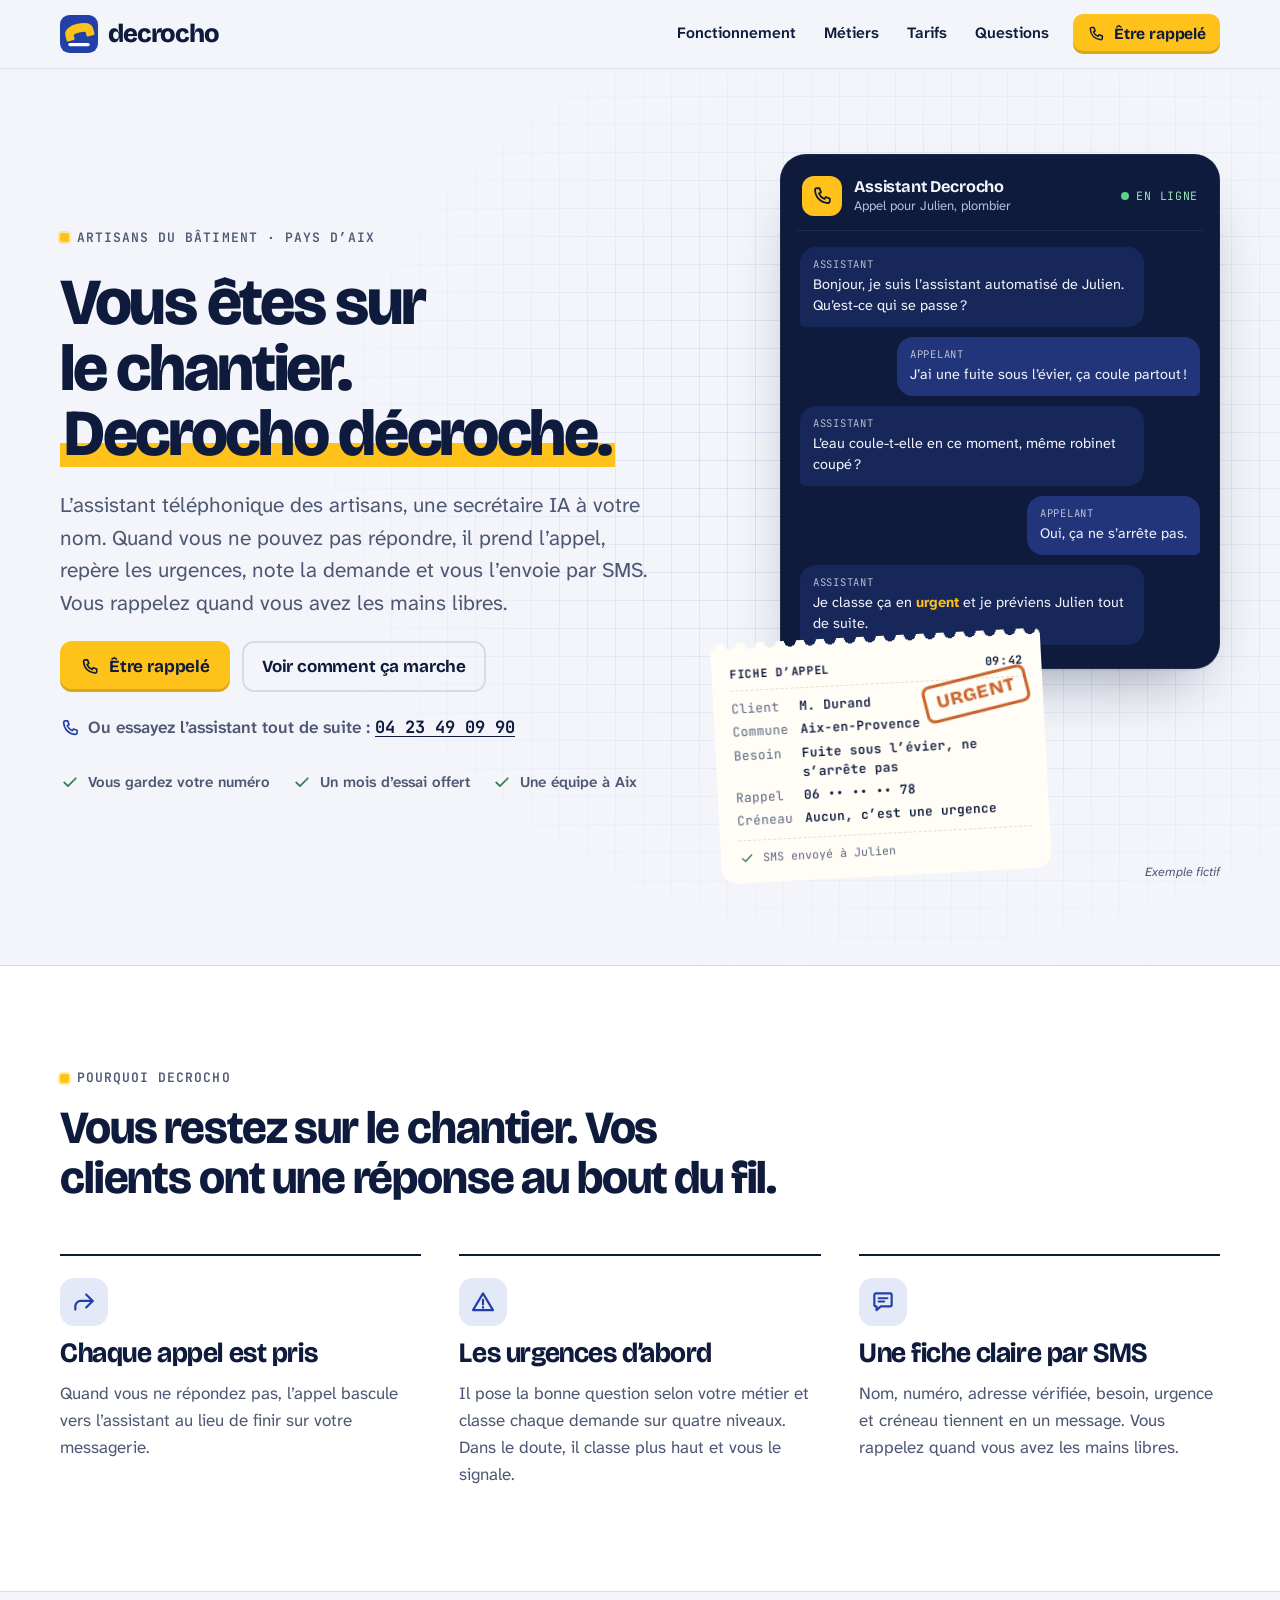
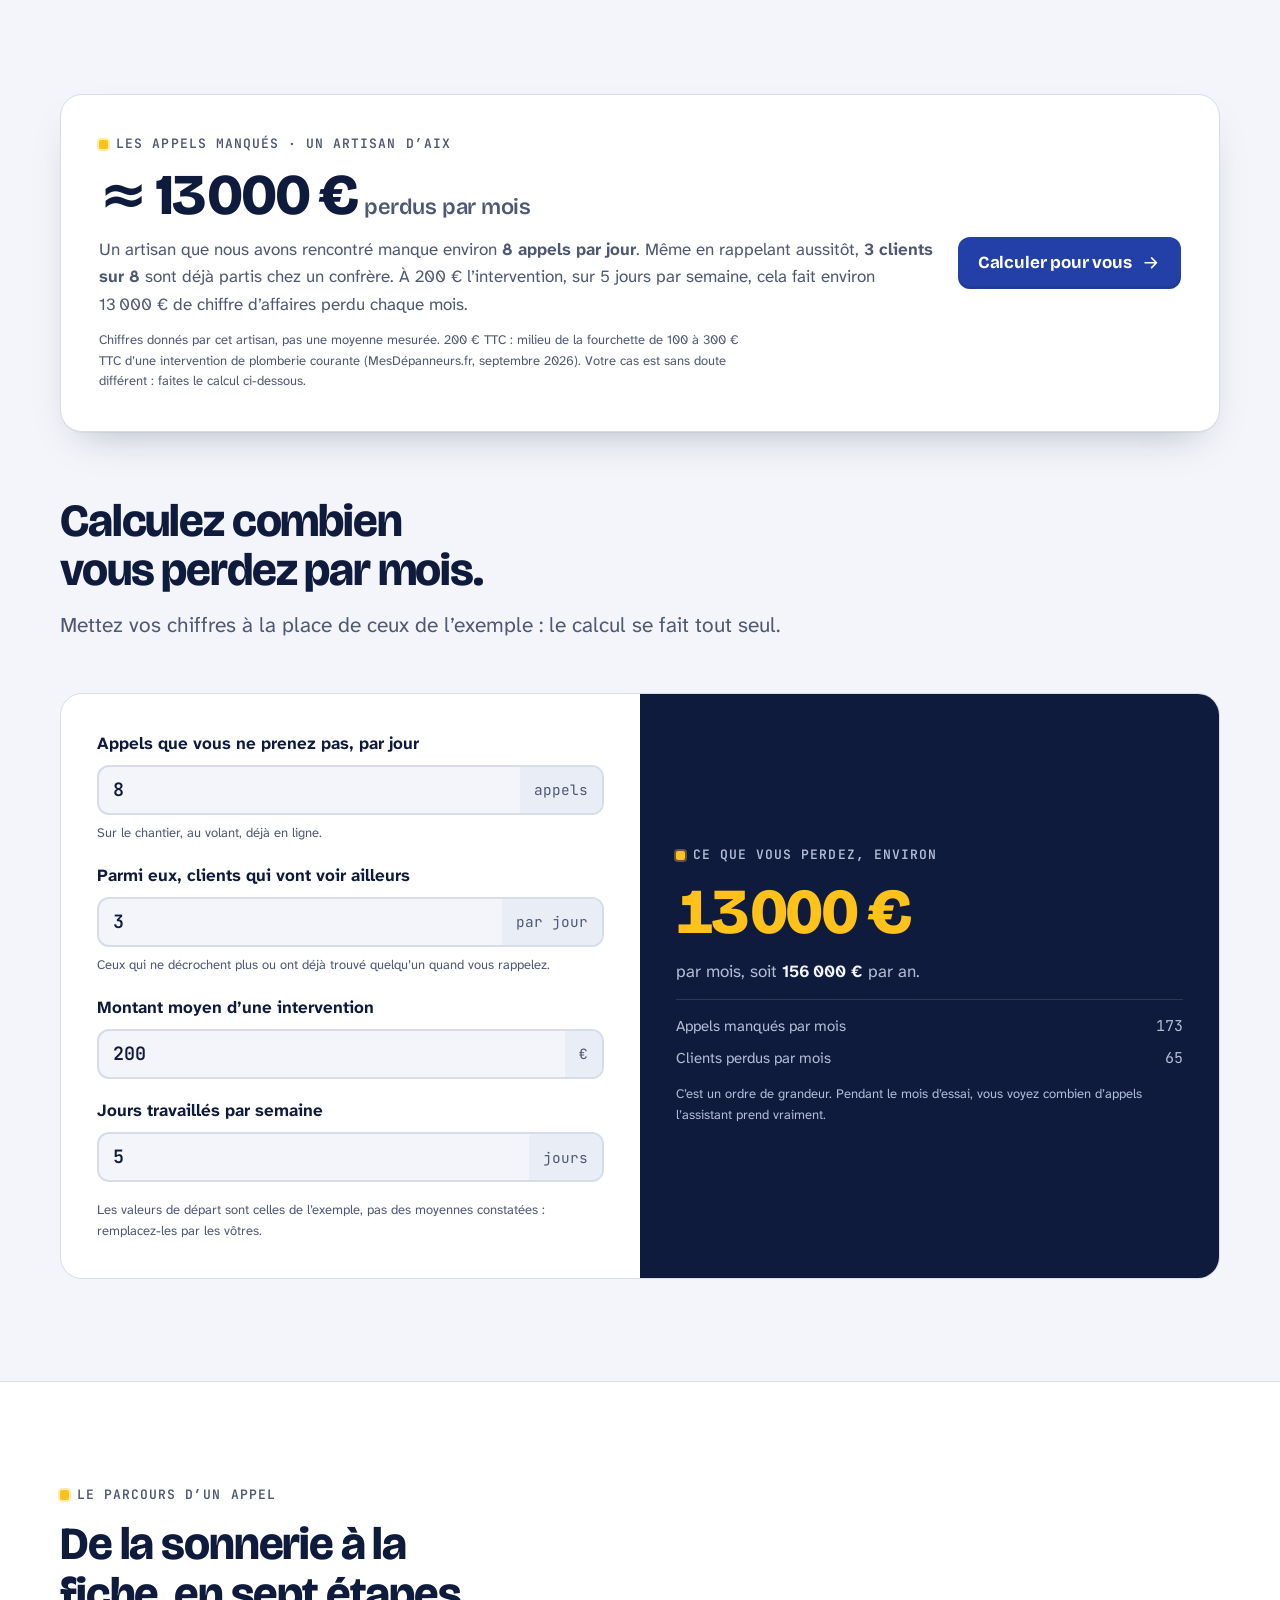
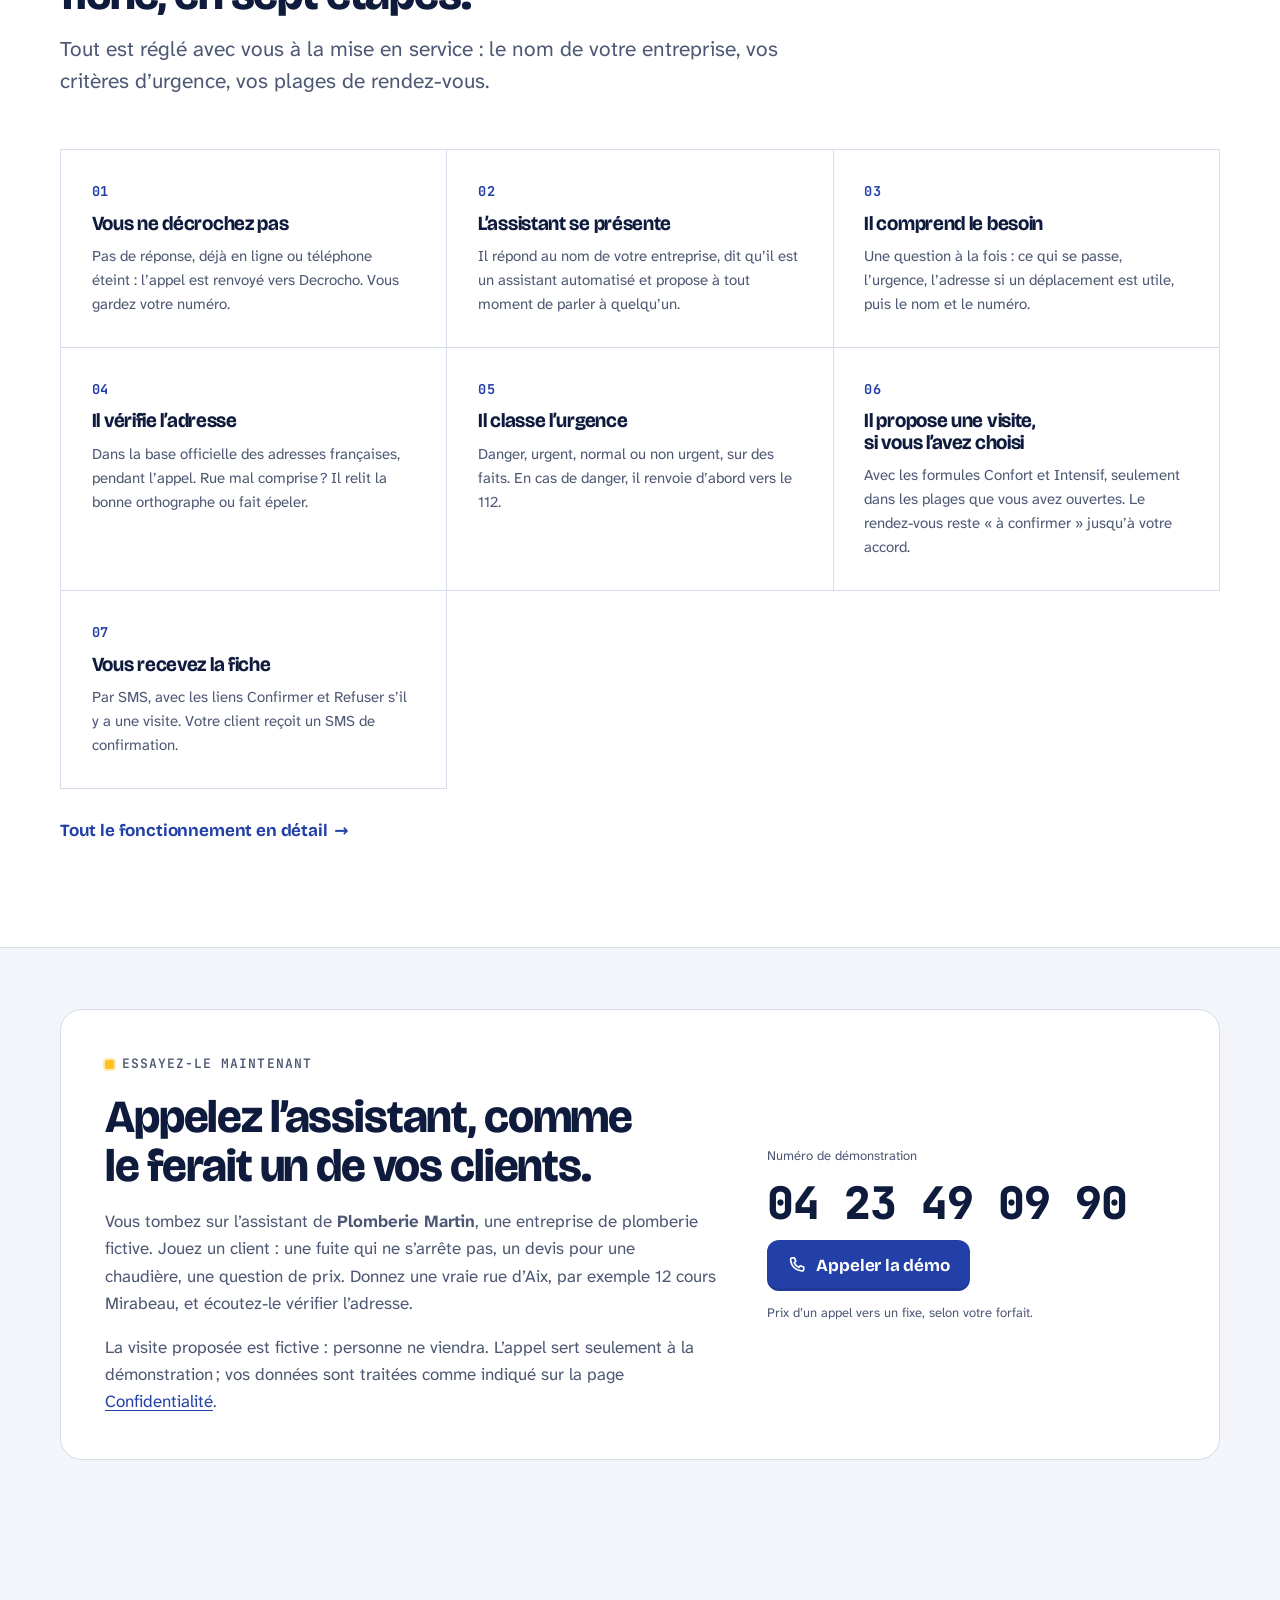
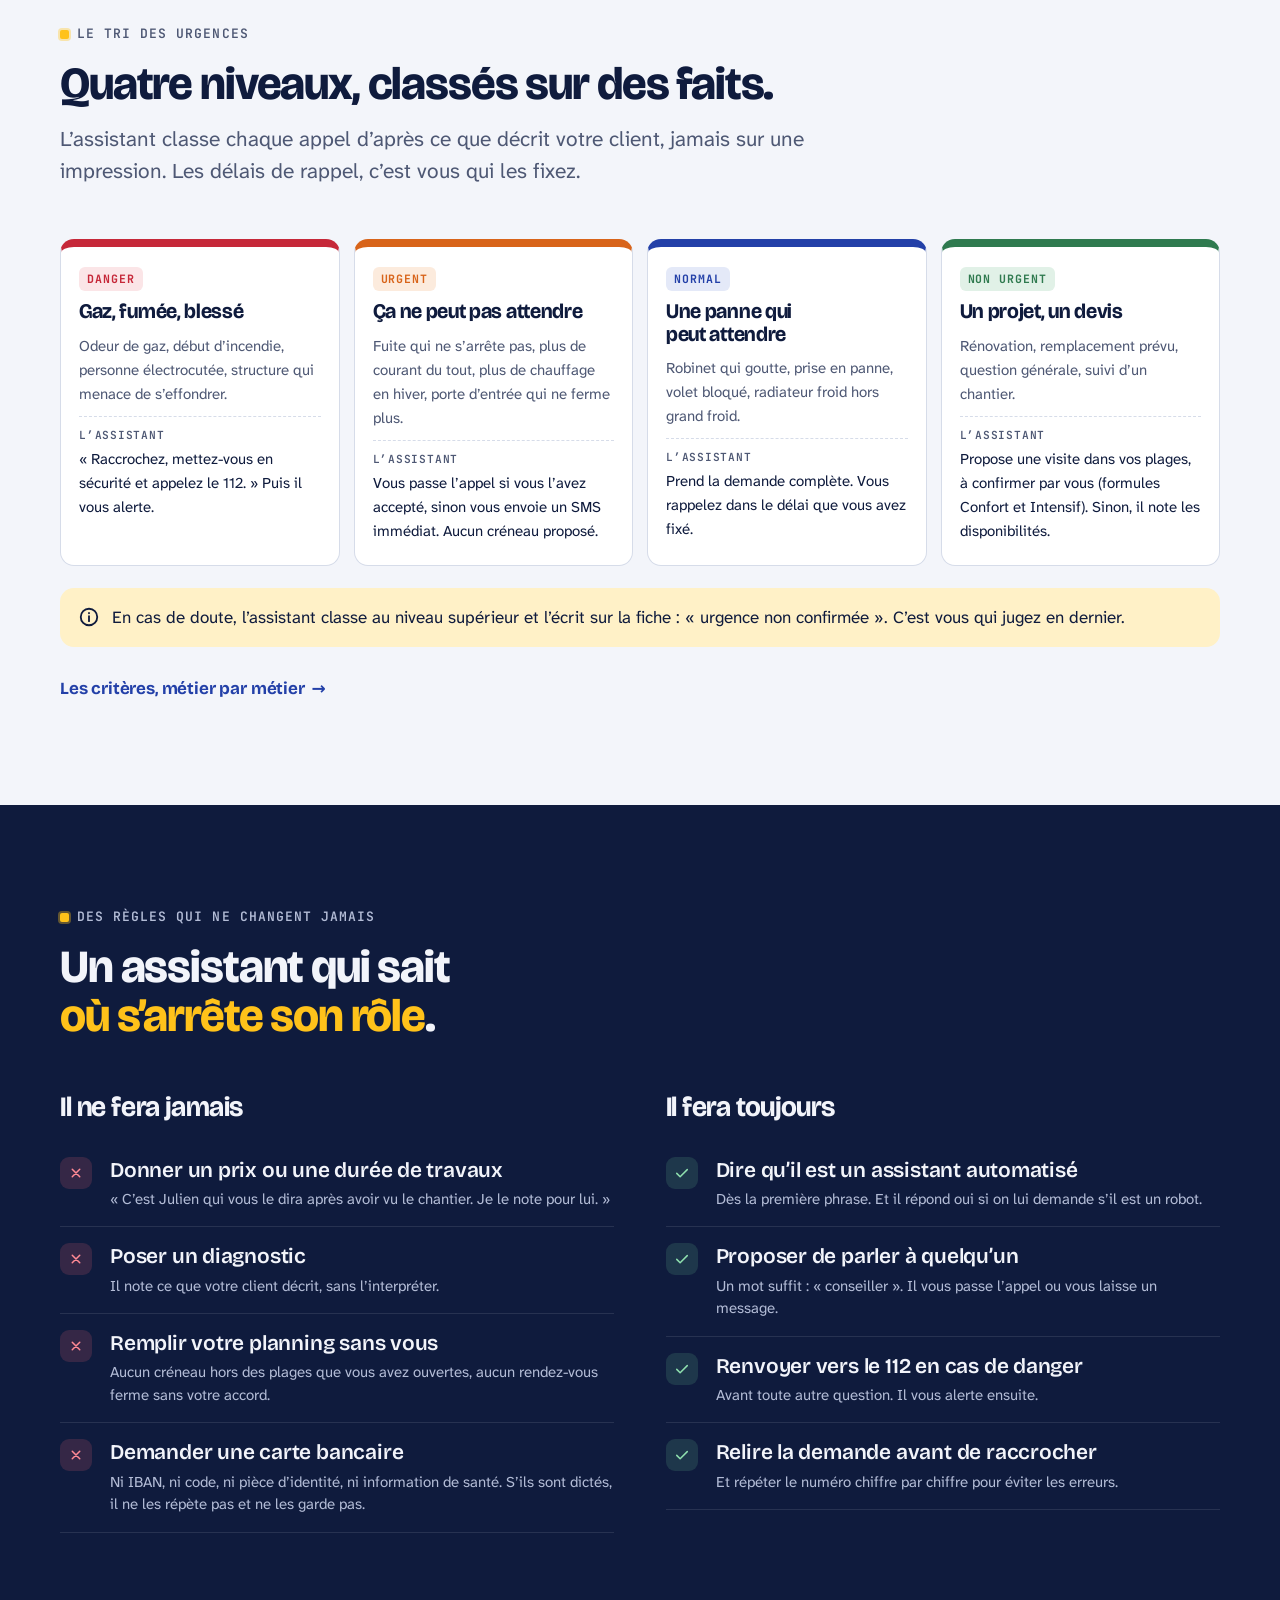
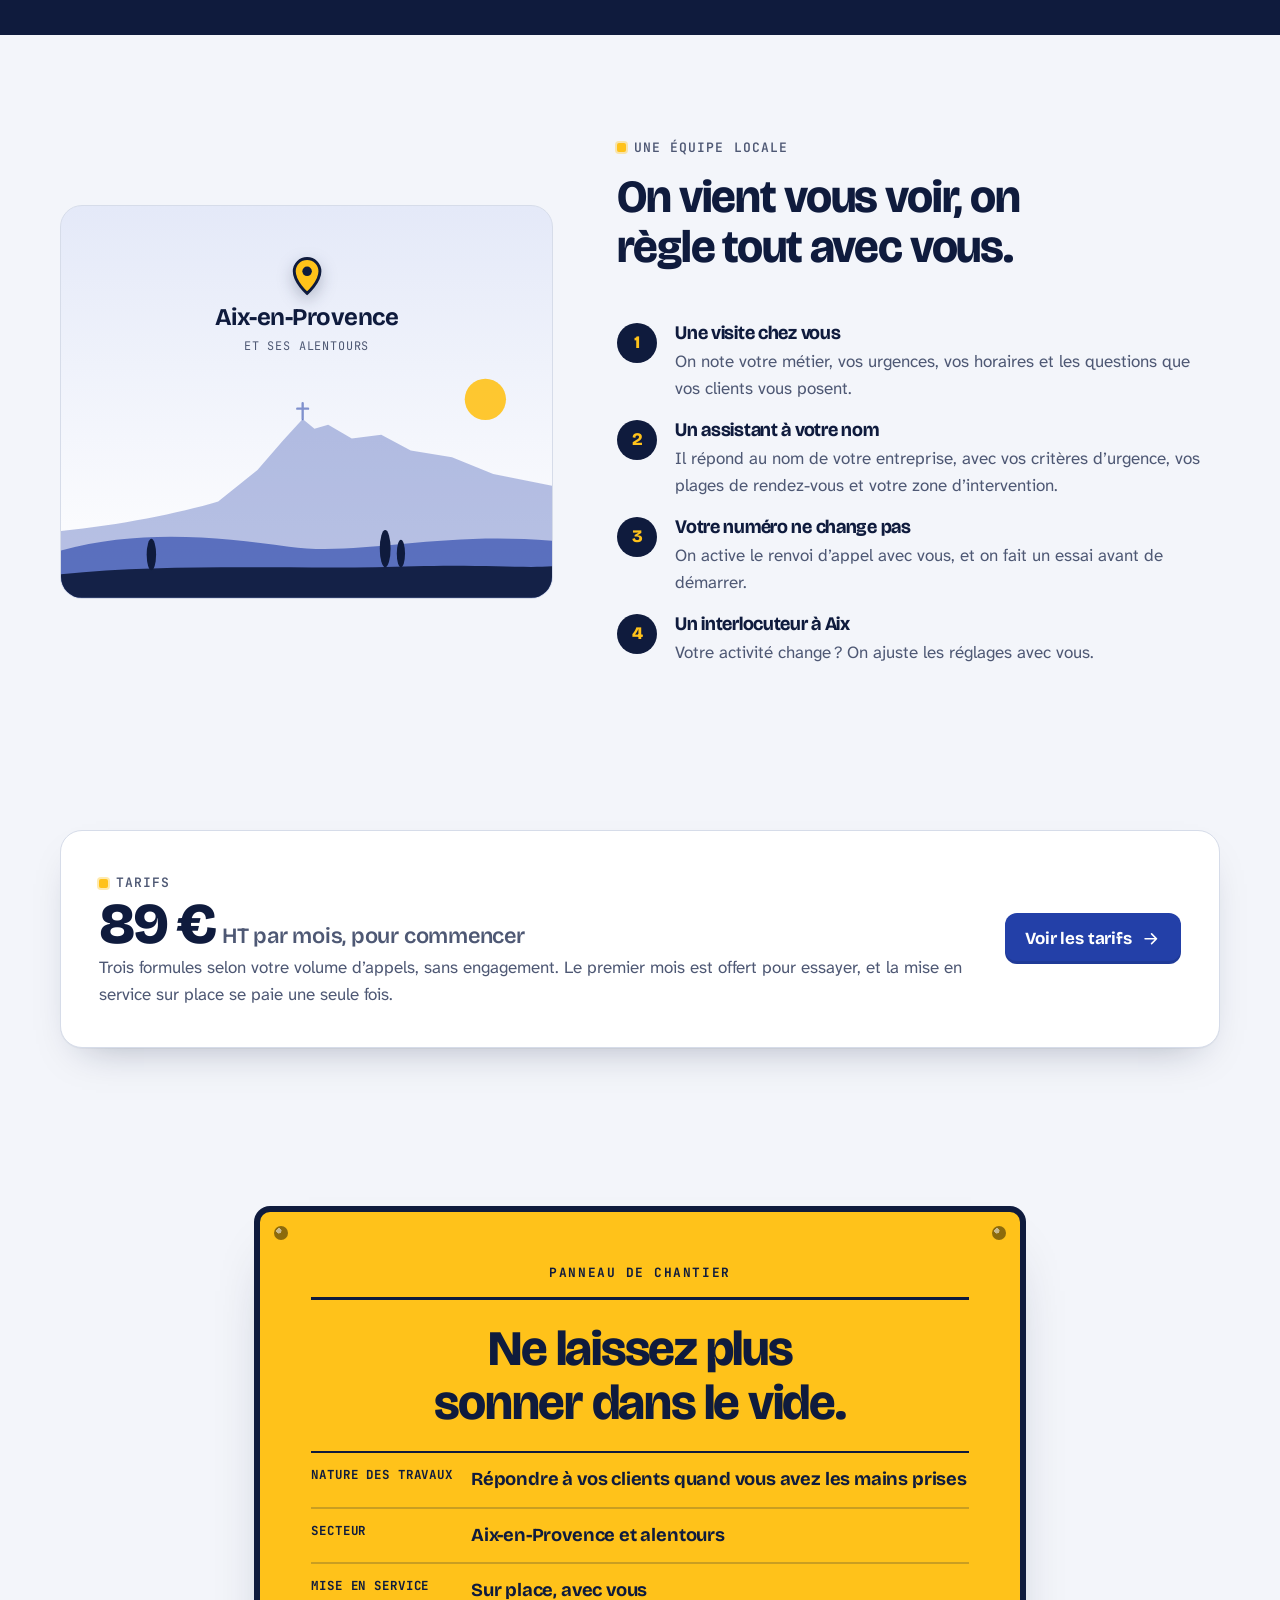
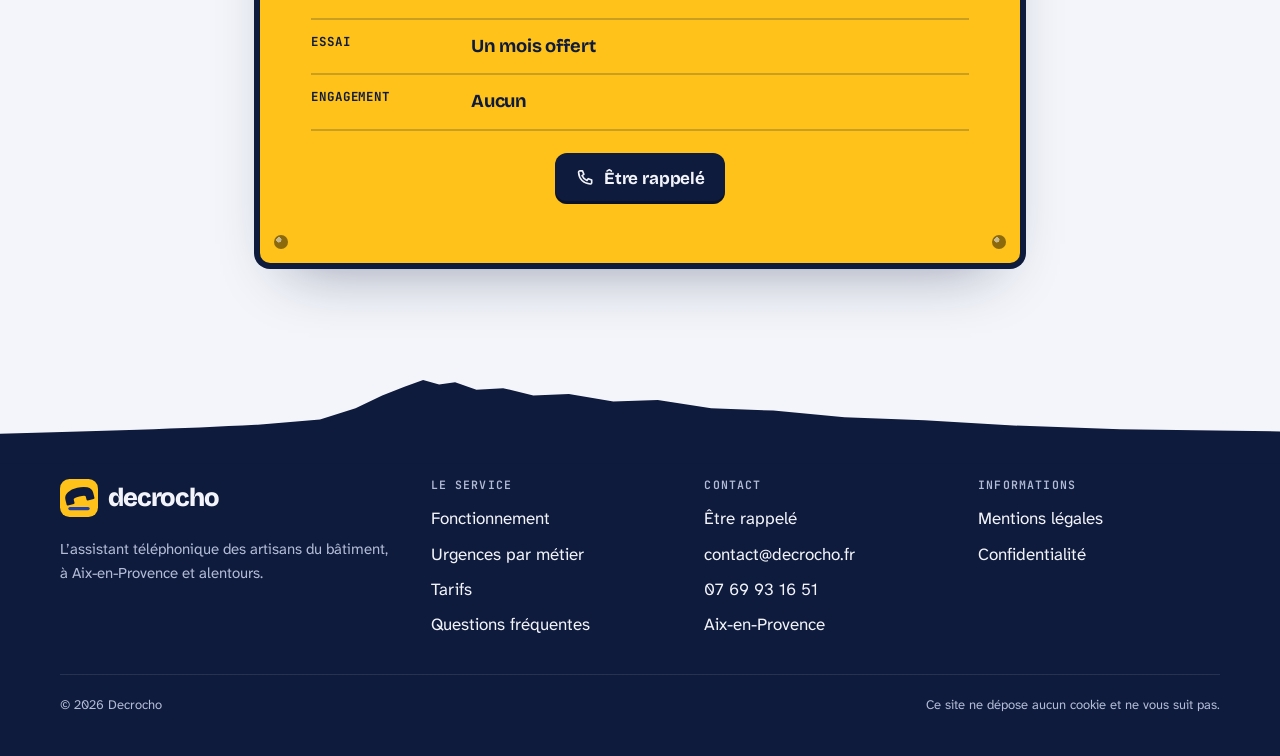
==== commit 4686abf3: "Appels manqués : exemple réel d'un artisan d'Aix (8 appels manqués, 3 clients perdus par jour) Co-Au" ====
--- a/index.html
+++ b/index.html
@@ -128,10 +128,10 @@
   <div class="wrap">
     <div class="prix-bandeau pertes-bandeau">
       <div>
-        <p class="eyebrow">Les appels manqués · exemple d’un plombier</p>
-        <p class="chiffre">≈ 1 080 €<small>perdus par mois</small></p>
-        <p class="muted">Un plombier qui manque 5 appels par semaine, dont 1 sur 4 serait devenu une intervention à 200 € TTC, laisse partir environ 1 080 € de chiffre d’affaires chaque mois, souvent chez un confrère qui a décroché.</p>
-        <p class="pertes-sources">Calcul Decrocho, pas une moyenne mesurée : le nombre d’appels manqués et la part de chantiers sont des hypothèses. 200 € TTC : milieu de la fourchette de 100 à 300 € TTC d’une intervention de plomberie courante (MesDépanneurs.fr, septembre 2026). Aux États-Unis, 14 à 27 % des appels aux entreprises de dépannage restent sans réponse (CallRail, 2025 ; Invoca, 2024) ; il n’existe pas de chiffre équivalent publié pour la France.</p>
+        <p class="eyebrow">Les appels manqués · un artisan d’Aix</p>
+        <p class="chiffre">≈ 13 000 €<small>perdus par mois</small></p>
+        <p class="muted">Un artisan que nous avons rencontré manque environ <strong>8 appels par jour</strong>. Même en rappelant aussitôt, <strong>3 clients sur 8</strong> sont déjà partis chez un confrère. À 200 € l’intervention, sur 5 jours par semaine, cela fait environ 13 000 € de chiffre d’affaires perdu chaque mois.</p>
+        <p class="pertes-sources">Chiffres donnés par cet artisan, pas une moyenne mesurée. 200 € TTC : milieu de la fourchette de 100 à 300 € TTC d’une intervention de plomberie courante (MesDépanneurs.fr, septembre 2026). Votre cas est sans doute différent : faites le calcul ci-dessous.</p>
       </div>
       <a class="btn btn--accent" href="#calcul-pertes">Calculer pour vous<svg viewBox="0 0 24 24" fill="none" stroke="currentColor" stroke-width="2" stroke-linecap="round" stroke-linejoin="round" aria-hidden="true" focusable="false"><path d="M5 12h14M13 6l6 6-6 6"/></svg></a>
     </div>
@@ -139,35 +139,37 @@
       <h2>Calculez combien vous perdez par mois.</h2>
       <p class="lead">Mettez vos chiffres à la place de ceux de l’exemple : le calcul se fait tout seul.</p>
     </div>
-    <div class="calcul" id="calcul-pertes" data-prix-essentiel="89">
+    <div class="calcul" id="calcul-pertes">
       <div class="calcul-form">
         <div class="champ">
-          <label for="manques">Appels que vous ne prenez pas, par semaine</label>
-          <div class="saisie"><input id="manques" type="number" inputmode="numeric" min="0" max="500" step="1" value="5"><span>appels</span></div>
-          <p class="aide">Sur le chantier, au volant, déjà en ligne, le soir.</p>
+          <label for="manques">Appels que vous ne prenez pas, par jour</label>
+          <div class="saisie"><input id="manques" type="number" inputmode="numeric" min="0" max="200" step="1" value="8"><span>appels</span></div>
+          <p class="aide">Sur le chantier, au volant, déjà en ligne.</p>
         </div>
         <div class="champ">
-          <label for="chantiers">Sur 10 de ces appels, combien deviendraient un chantier ?</label>
-          <div class="saisie"><input id="chantiers" type="number" inputmode="decimal" min="0" max="10" step="0.5" value="2.5"><span>sur 10</span></div>
-          <p class="aide">Les autres : démarchage, simple question, mauvais numéro.</p>
+          <label for="perdus">Parmi eux, clients qui vont voir ailleurs</label>
+          <div class="saisie"><input id="perdus" type="number" inputmode="numeric" min="0" max="200" step="1" value="3"><span>par jour</span></div>
+          <p class="aide">Ceux qui ne décrochent plus ou ont déjà trouvé quelqu’un quand vous rappelez.</p>
         </div>
         <div class="champ">
-          <label for="montant">Montant moyen d’un chantier</label>
+          <label for="montant">Montant moyen d’une intervention</label>
           <div class="saisie"><input id="montant" type="number" inputmode="numeric" min="0" max="100000" step="10" value="200"><span>€</span></div>
-          <p class="aide">Ce que vous facturez en moyenne pour une intervention.</p>
+        </div>
+        <div class="champ">
+          <label for="jours">Jours travaillés par semaine</label>
+          <div class="saisie"><input id="jours" type="number" inputmode="numeric" min="1" max="7" step="1" value="5"><span>jours</span></div>
         </div>
         <p class="calcul-exemple">Les valeurs de départ sont celles de l’exemple, pas des moyennes constatées : remplacez-les par les vôtres.</p>
       </div>
       <div class="calcul-resultat" aria-live="polite">
         <p class="eyebrow">Ce que vous perdez, environ</p>
-        <p class="calcul-montant" data-pertes-mois>1 083 €</p>
-        <p>par mois, soit <strong data-pertes-an>12 996 €</strong> par an.</p>
+        <p class="calcul-montant" data-pertes-mois>13 000 €</p>
+        <p>par mois, soit <strong data-pertes-an>156 000 €</strong> par an.</p>
         <ul class="calcul-detail">
-          <li><span>Appels manqués par mois</span><span data-pertes-appels>22</span></li>
-          <li><span>Chantiers en jeu par mois</span><span data-pertes-chantiers>5,4</span></li>
-          <li><span>Formule Essentiel</span><span>89 € HT / mois</span></li>
-        </ul>
-        <p class="calcul-note">C’est un ordre de grandeur : certains clients rappellent ou laissent un message. Pendant le mois d’essai, vous voyez combien d’appels l’assistant prend vraiment.</p>
+          <li><span>Appels manqués par mois</span><span data-pertes-appels>173</span></li>
+          <li><span>Clients perdus par mois</span><span data-pertes-perdus>65</span></li>
+        </ul>
+        <p class="calcul-note">C’est un ordre de grandeur. Pendant le mois d’essai, vous voyez combien d’appels l’assistant prend vraiment.</p>
       </div>
     </div>
   </div>
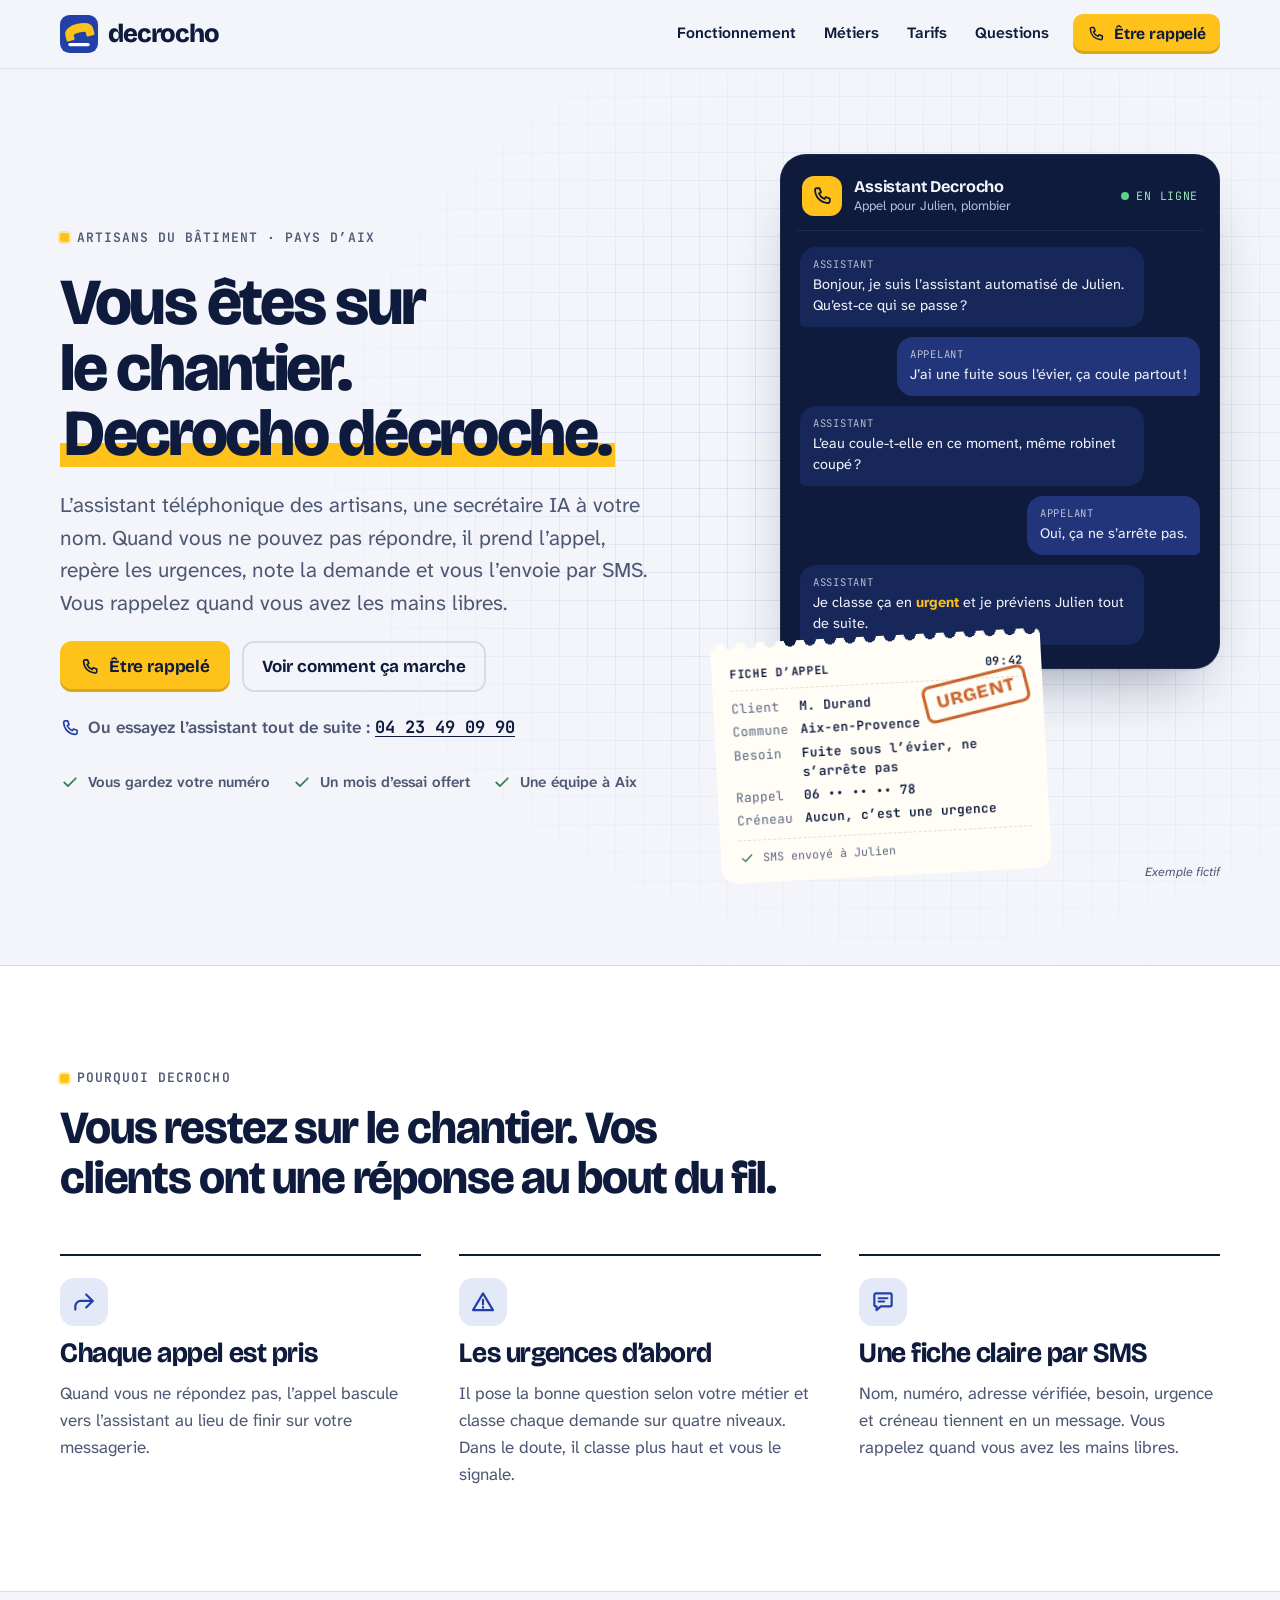
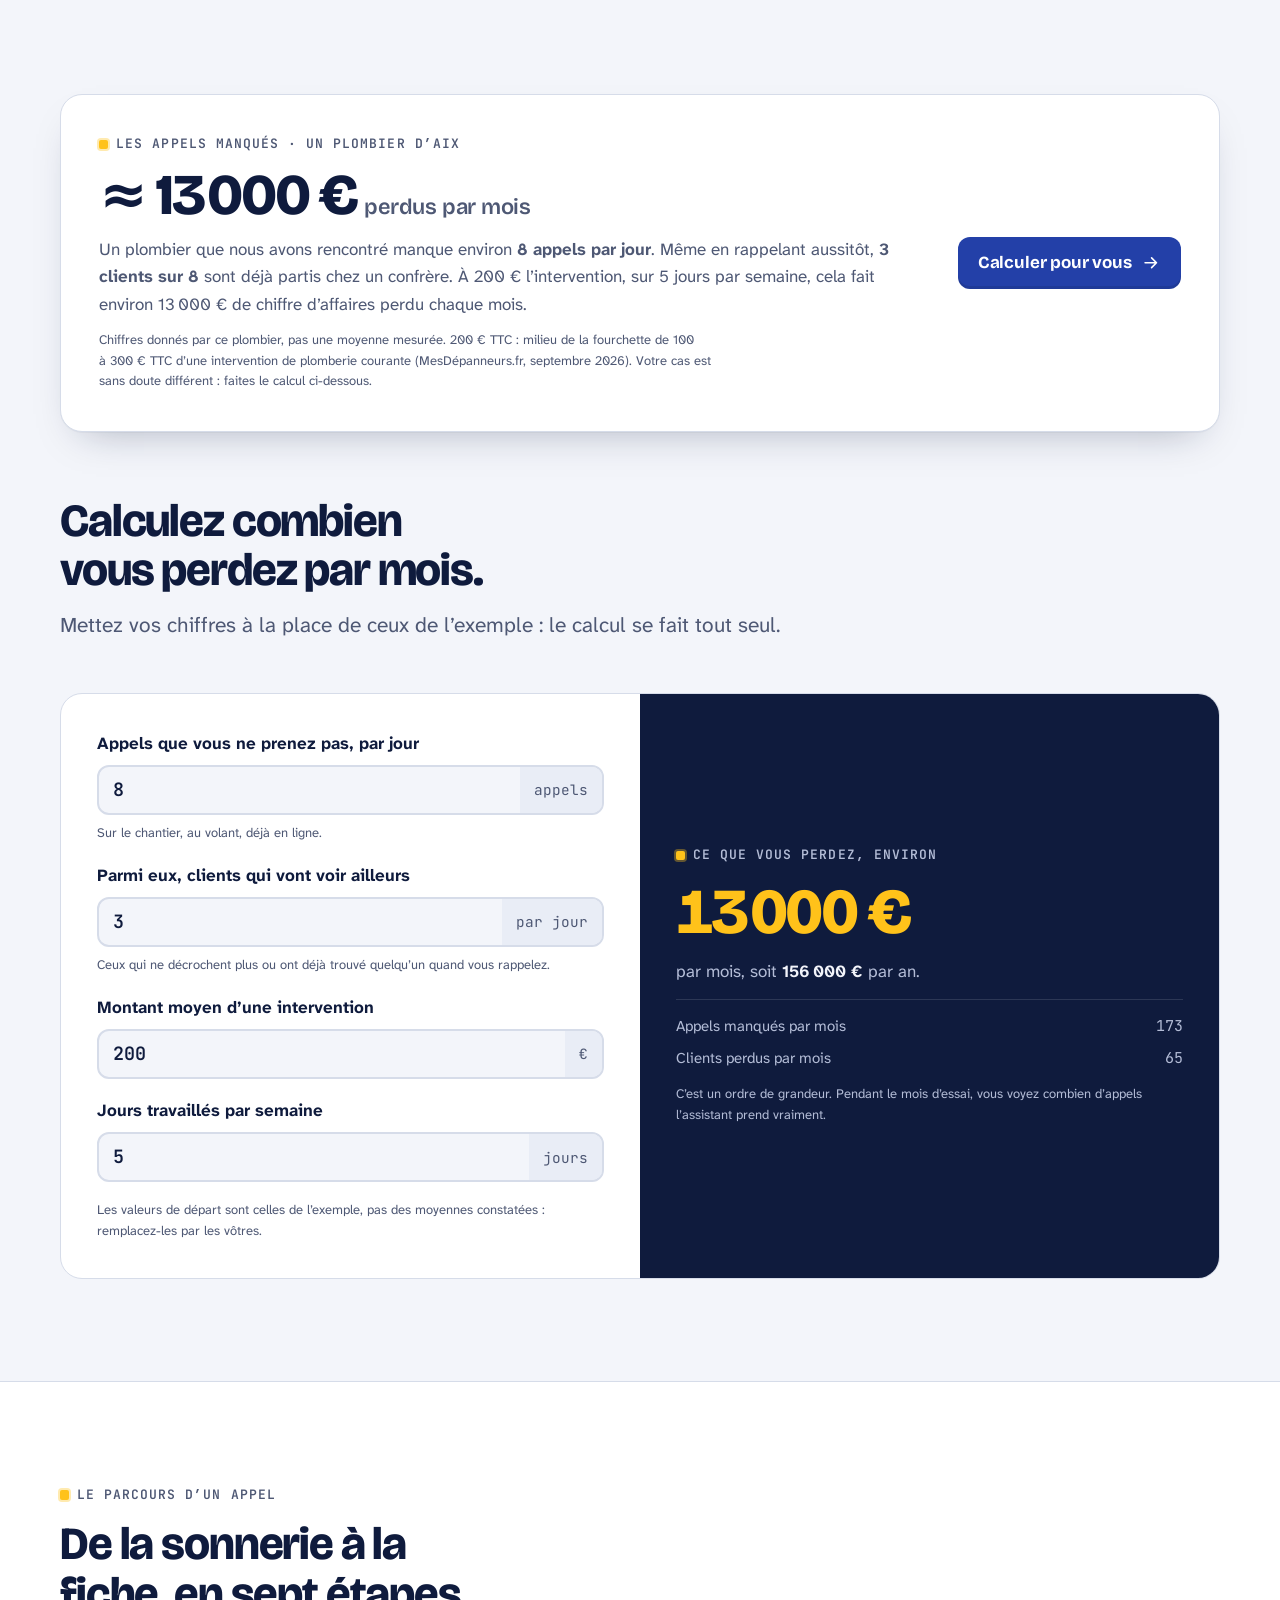
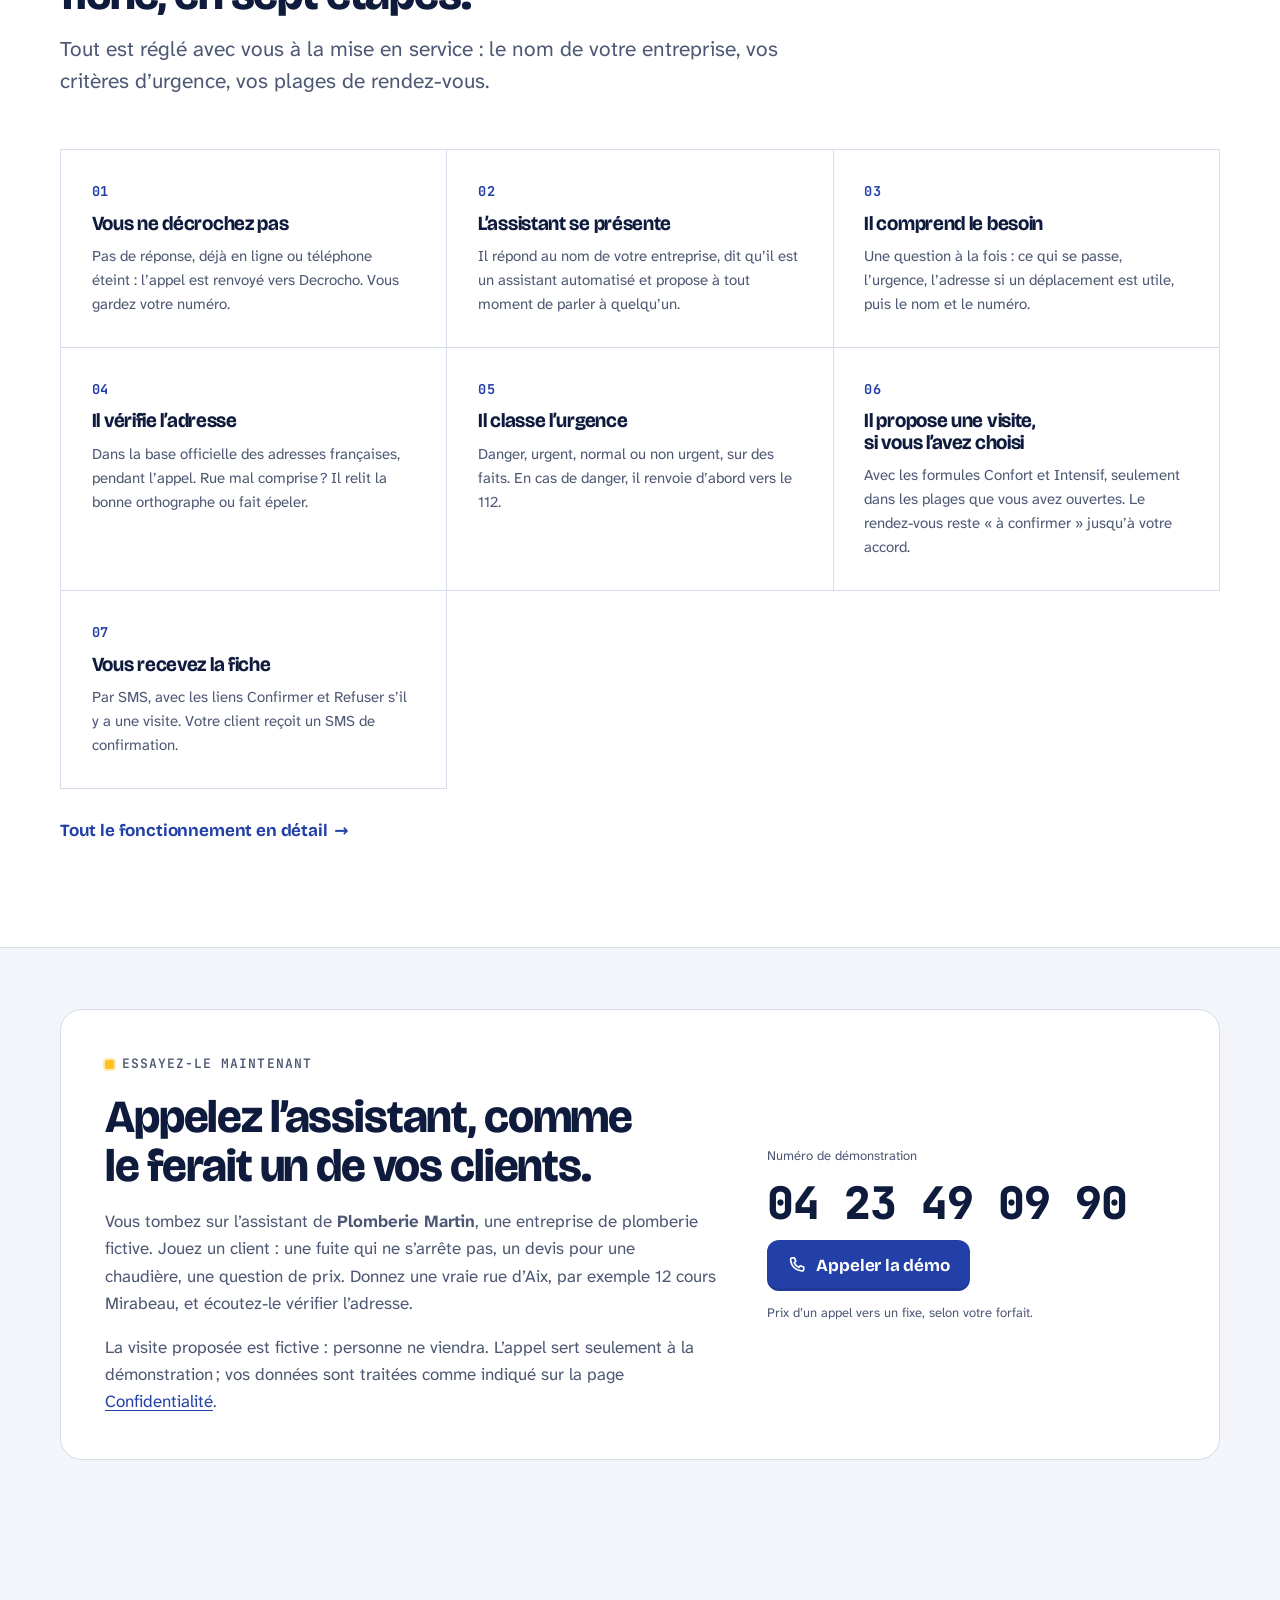
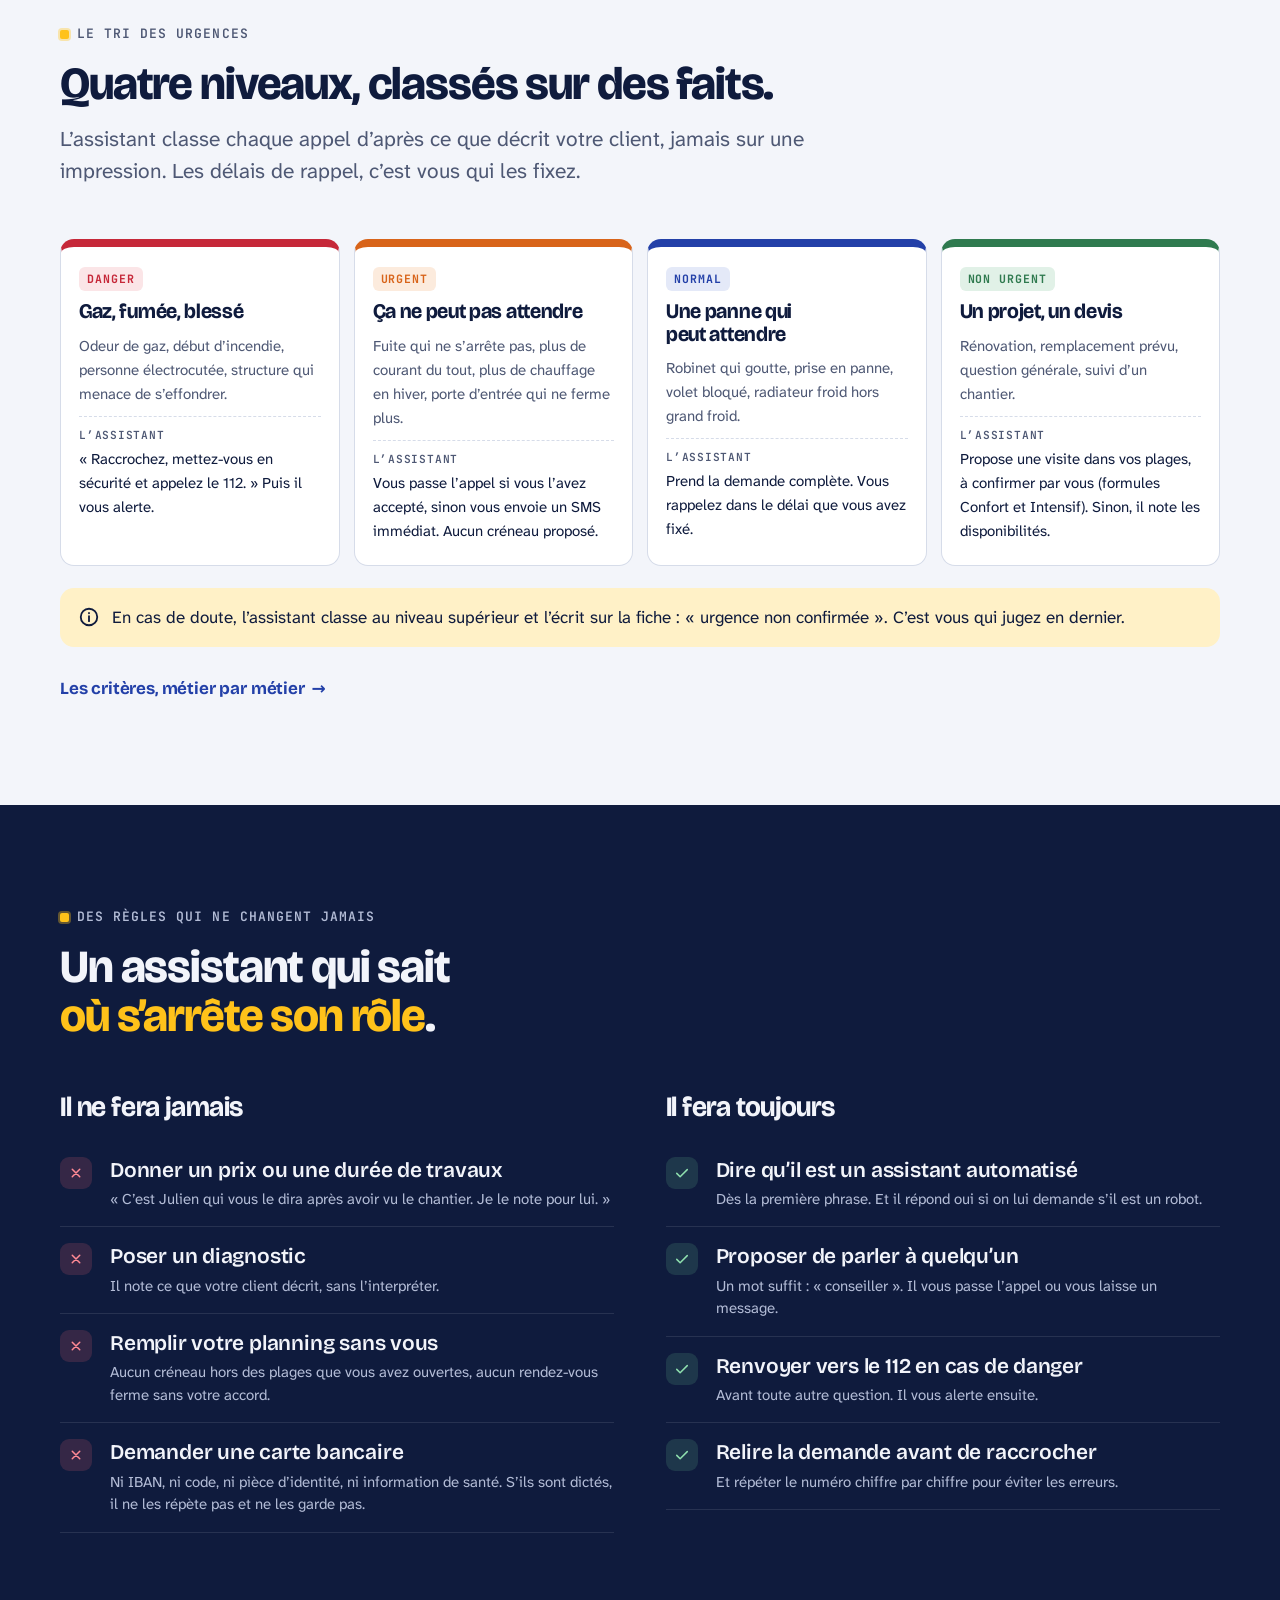
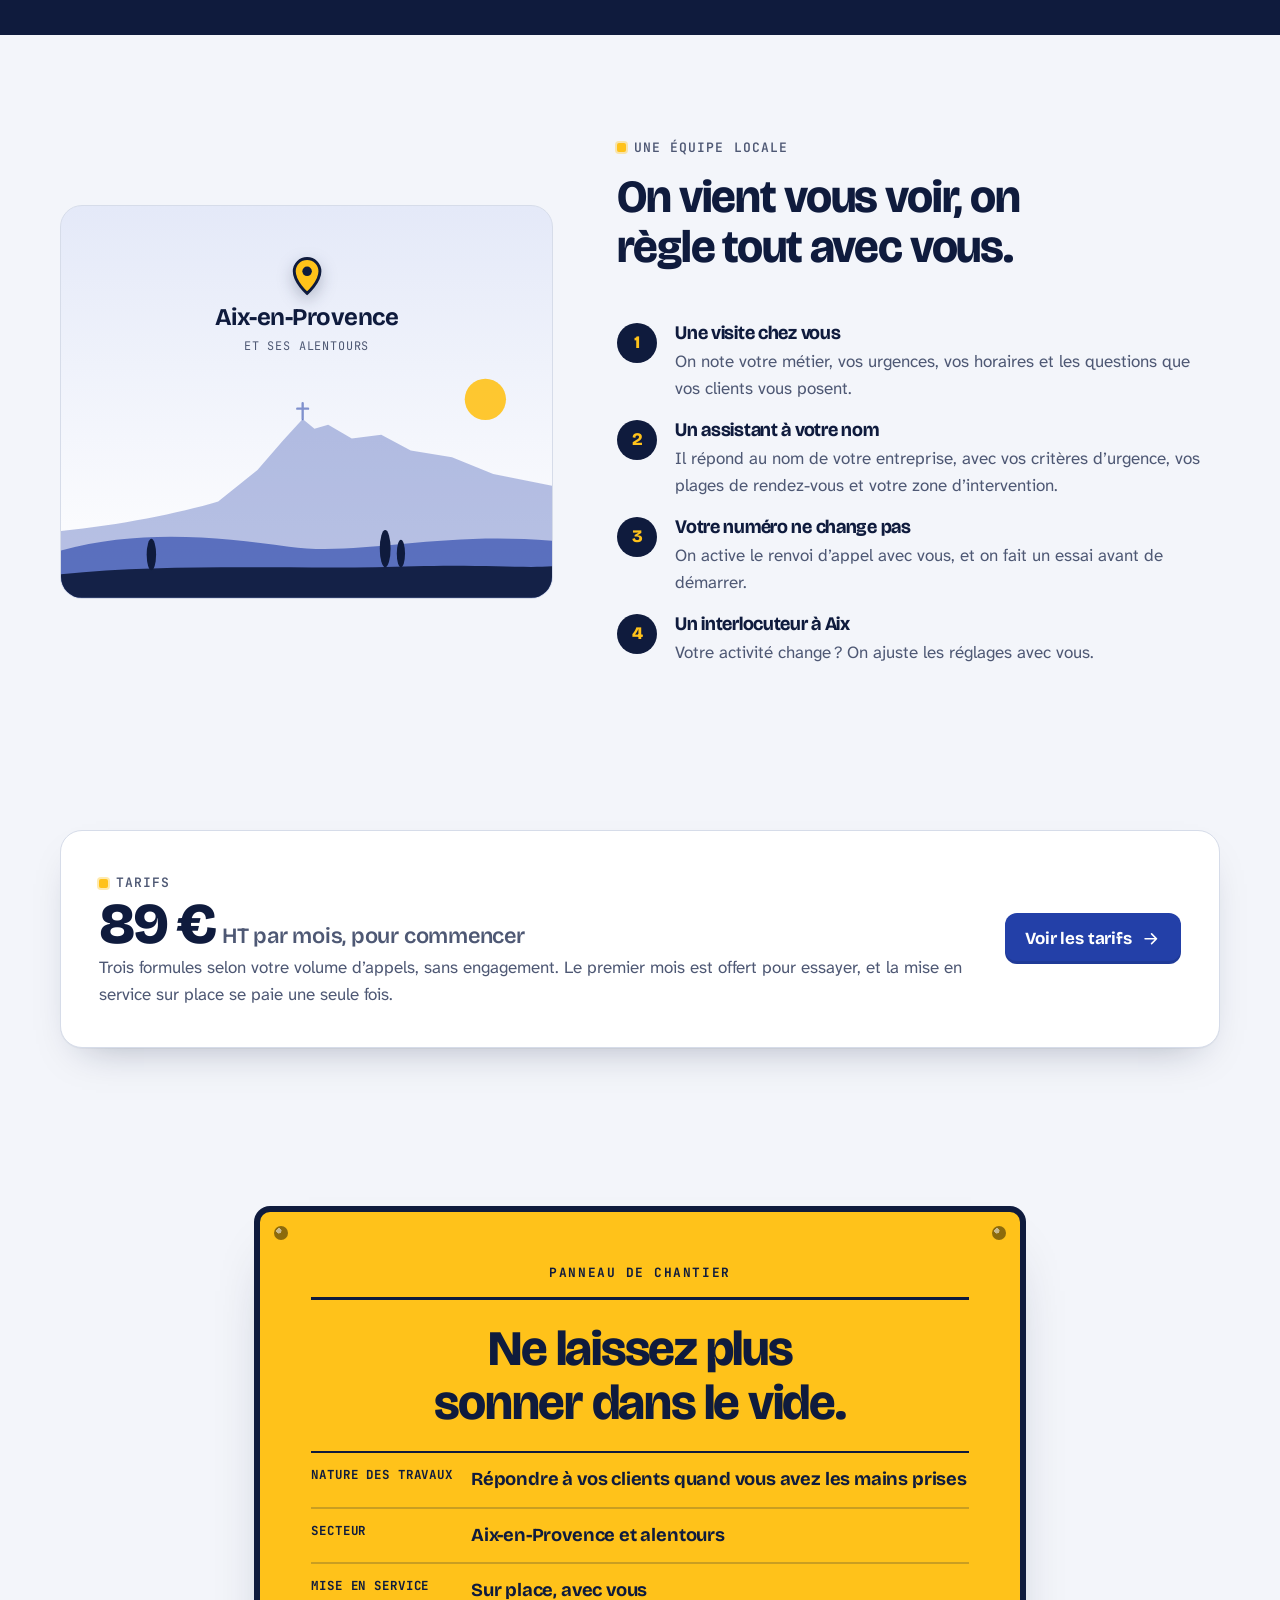
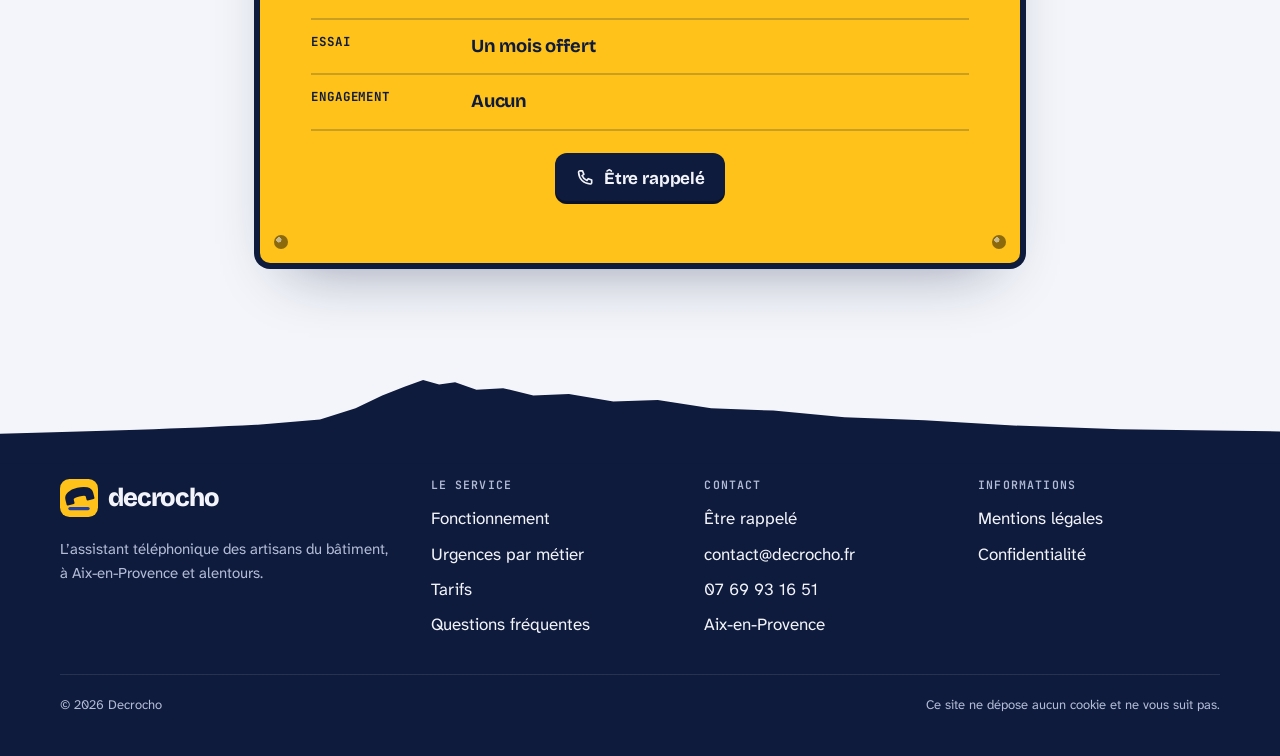
==== commit ae582d2d: "Appels manqués : l'exemple vient d'un plombier d'Aix Co-Authored-By: Claude Opus 5.5 <noreply@anthro" ====
--- a/index.html
+++ b/index.html
@@ -128,10 +128,10 @@
   <div class="wrap">
     <div class="prix-bandeau pertes-bandeau">
       <div>
-        <p class="eyebrow">Les appels manqués · un artisan d’Aix</p>
+        <p class="eyebrow">Les appels manqués · un plombier d’Aix</p>
         <p class="chiffre">≈ 13 000 €<small>perdus par mois</small></p>
-        <p class="muted">Un artisan que nous avons rencontré manque environ <strong>8 appels par jour</strong>. Même en rappelant aussitôt, <strong>3 clients sur 8</strong> sont déjà partis chez un confrère. À 200 € l’intervention, sur 5 jours par semaine, cela fait environ 13 000 € de chiffre d’affaires perdu chaque mois.</p>
-        <p class="pertes-sources">Chiffres donnés par cet artisan, pas une moyenne mesurée. 200 € TTC : milieu de la fourchette de 100 à 300 € TTC d’une intervention de plomberie courante (MesDépanneurs.fr, septembre 2026). Votre cas est sans doute différent : faites le calcul ci-dessous.</p>
+        <p class="muted">Un plombier que nous avons rencontré manque environ <strong>8 appels par jour</strong>. Même en rappelant aussitôt, <strong>3 clients sur 8</strong> sont déjà partis chez un confrère. À 200 € l’intervention, sur 5 jours par semaine, cela fait environ 13 000 € de chiffre d’affaires perdu chaque mois.</p>
+        <p class="pertes-sources">Chiffres donnés par ce plombier, pas une moyenne mesurée. 200 € TTC : milieu de la fourchette de 100 à 300 € TTC d’une intervention de plomberie courante (MesDépanneurs.fr, septembre 2026). Votre cas est sans doute différent : faites le calcul ci-dessous.</p>
       </div>
       <a class="btn btn--accent" href="#calcul-pertes">Calculer pour vous<svg viewBox="0 0 24 24" fill="none" stroke="currentColor" stroke-width="2" stroke-linecap="round" stroke-linejoin="round" aria-hidden="true" focusable="false"><path d="M5 12h14M13 6l6 6-6 6"/></svg></a>
     </div>
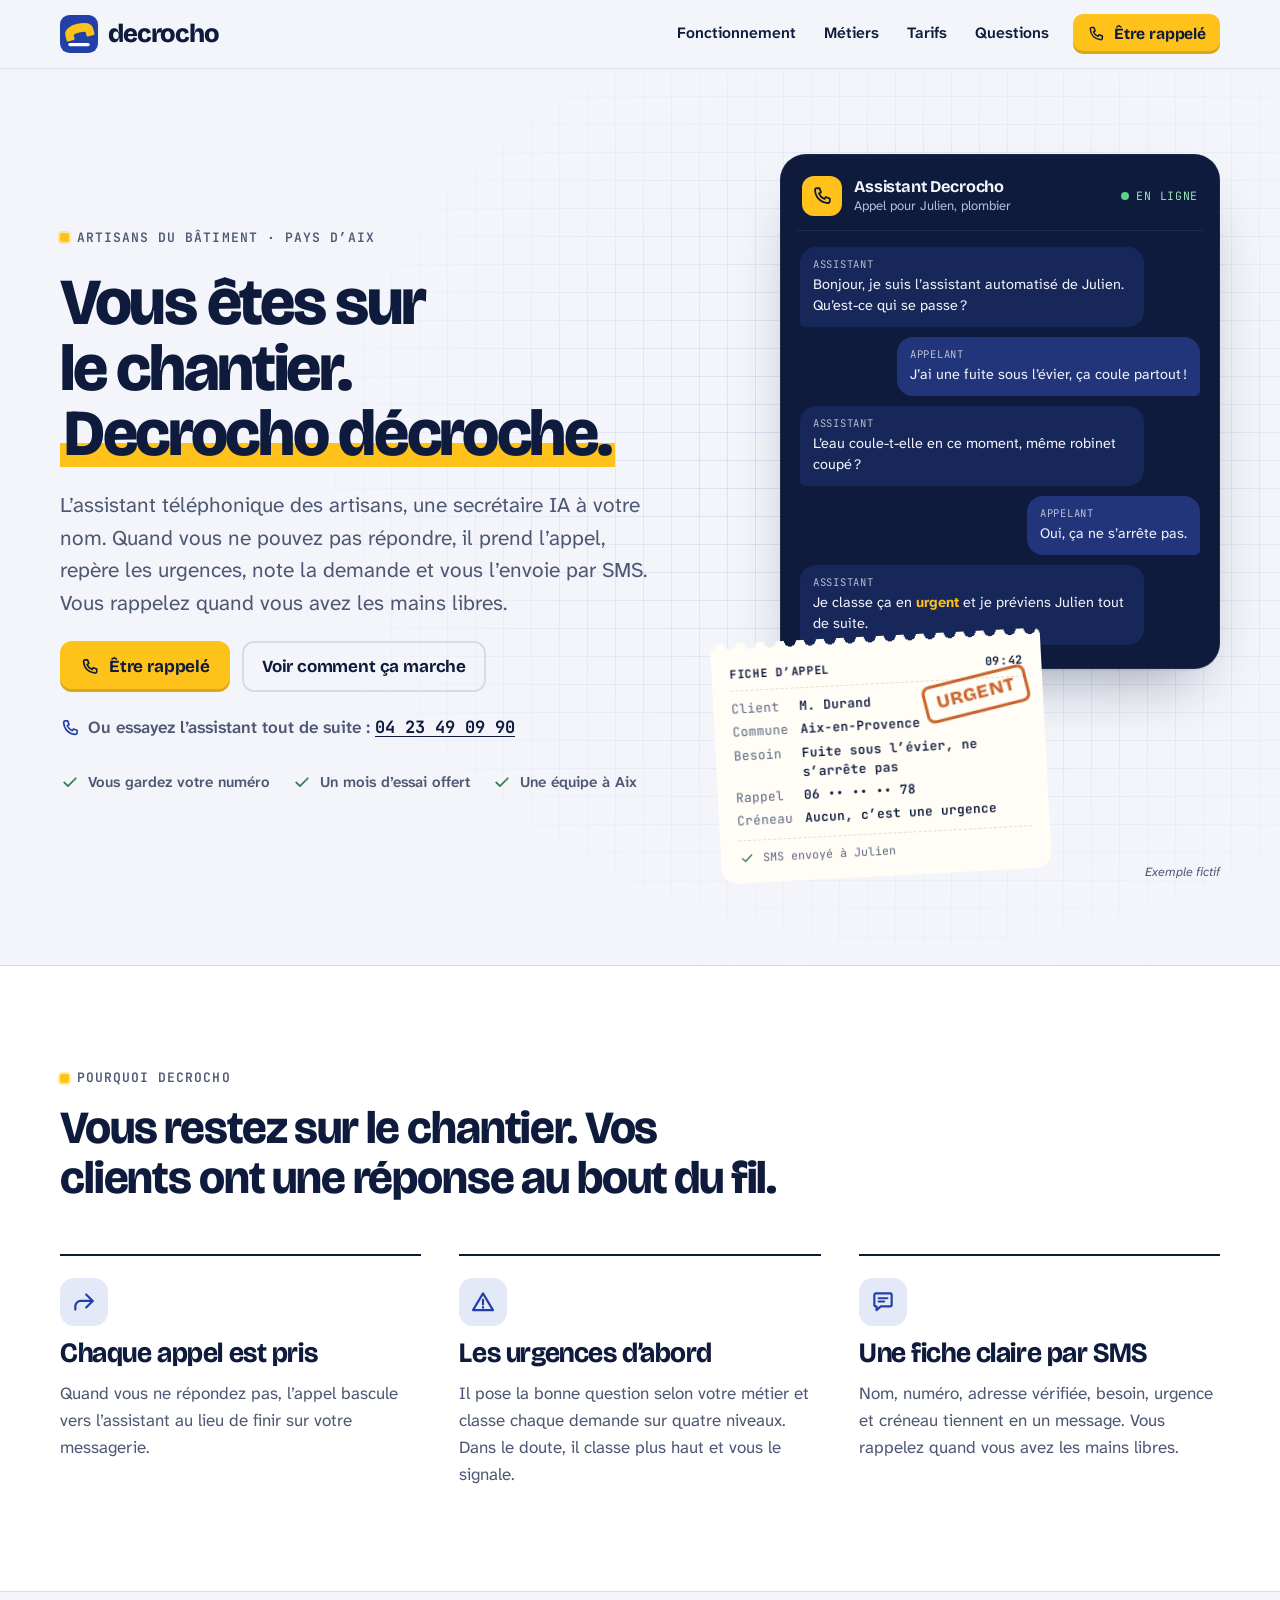
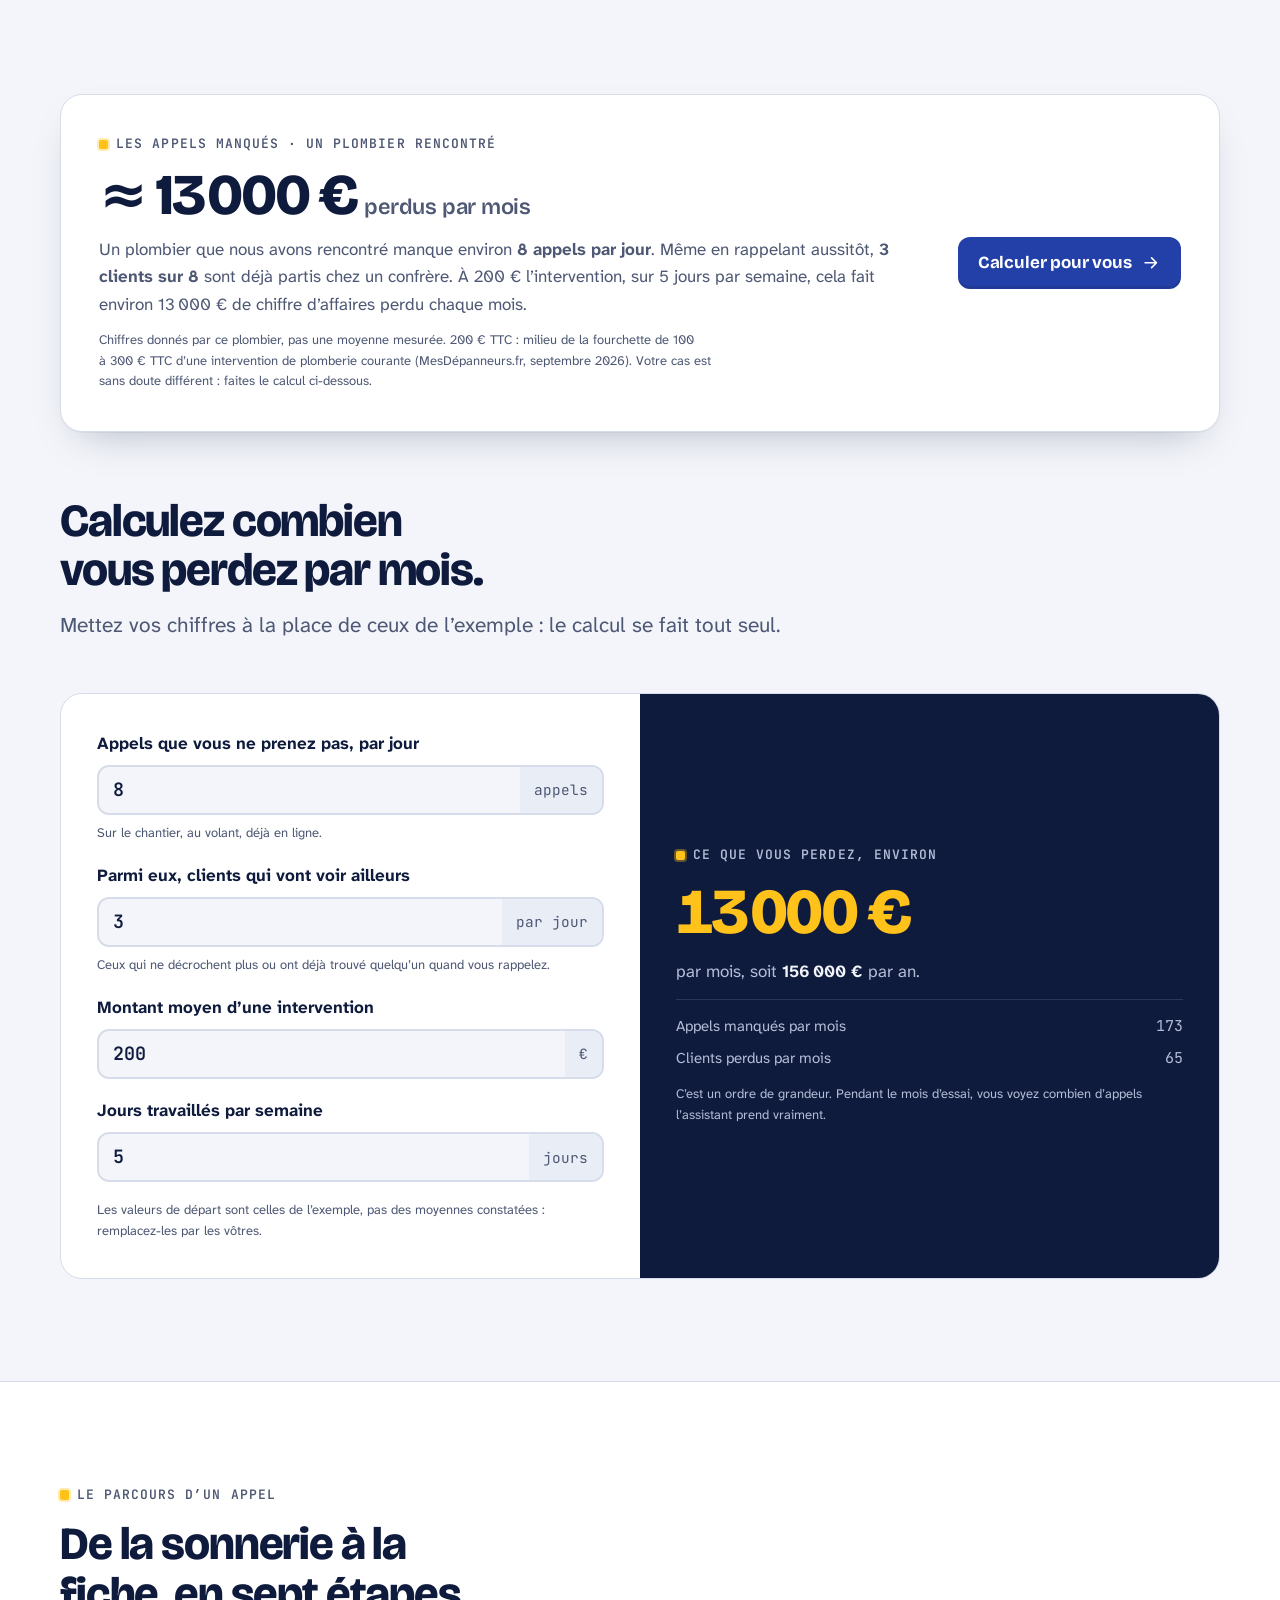
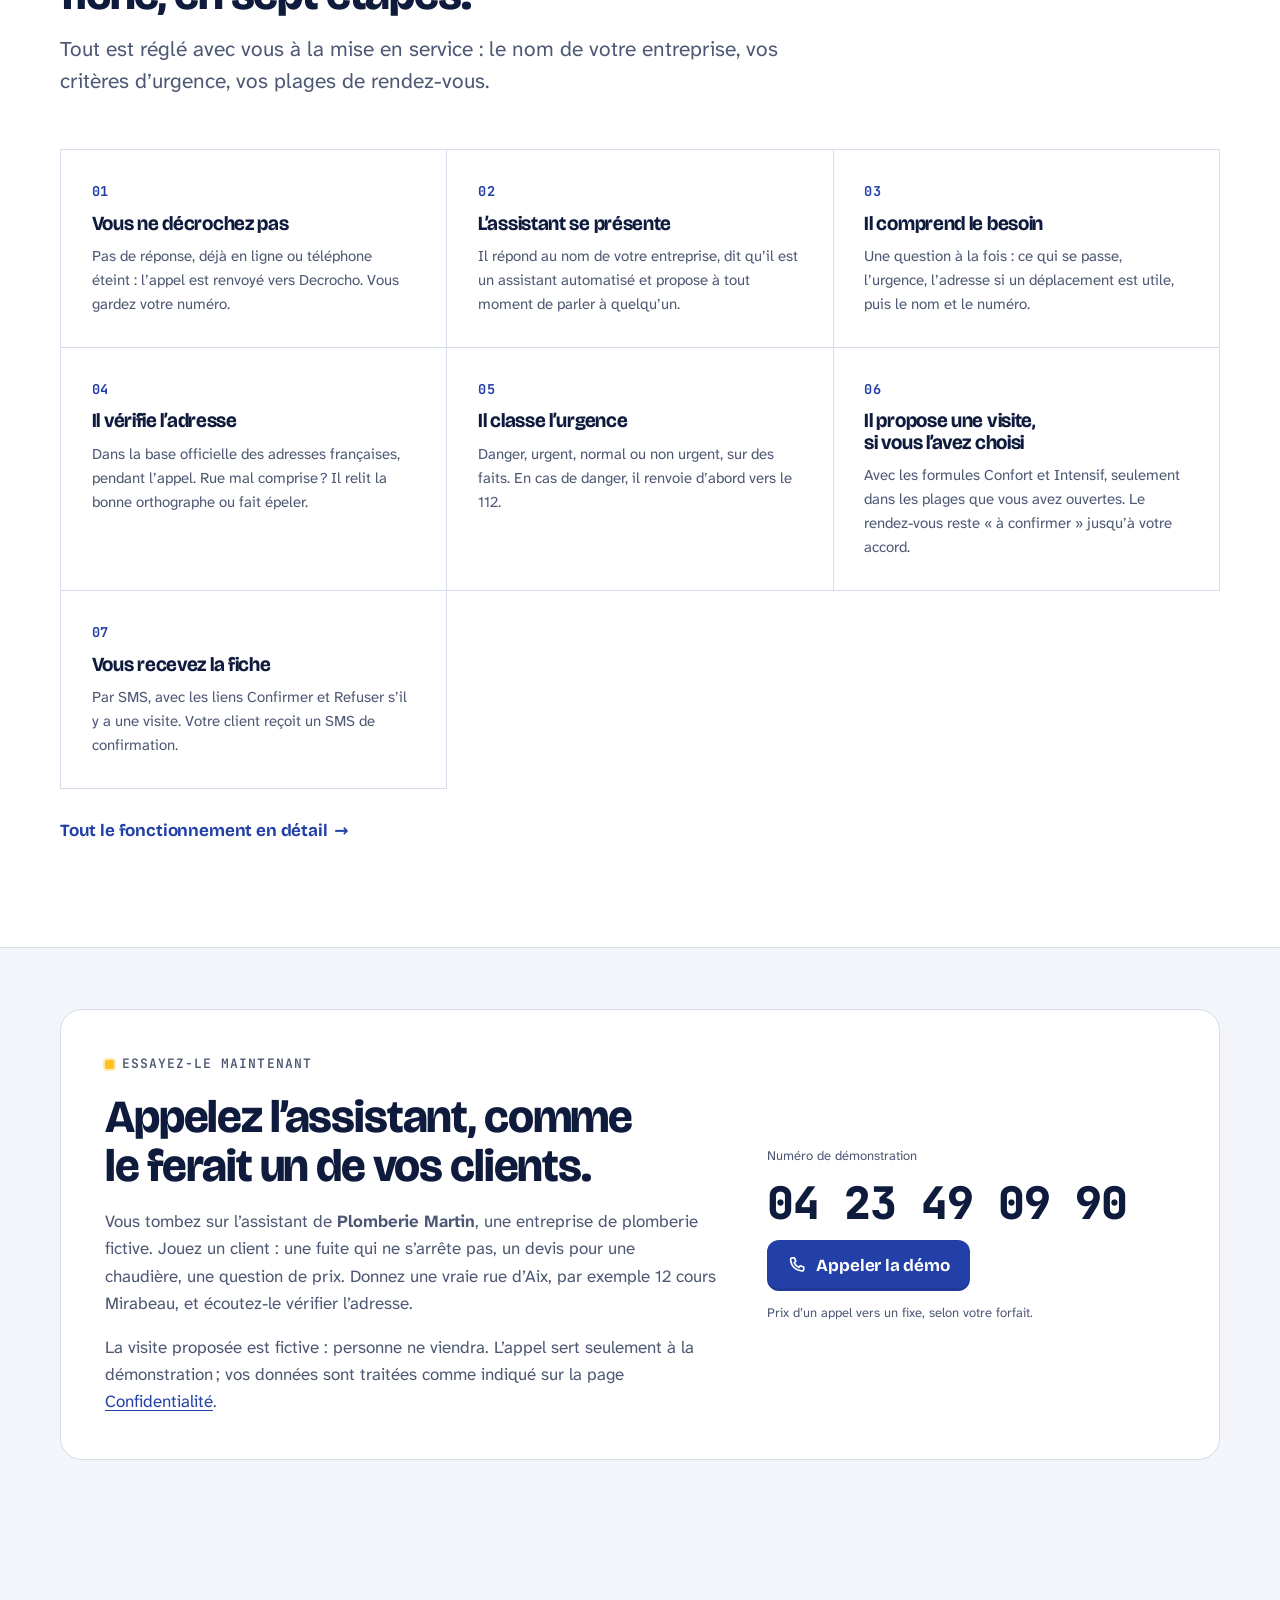
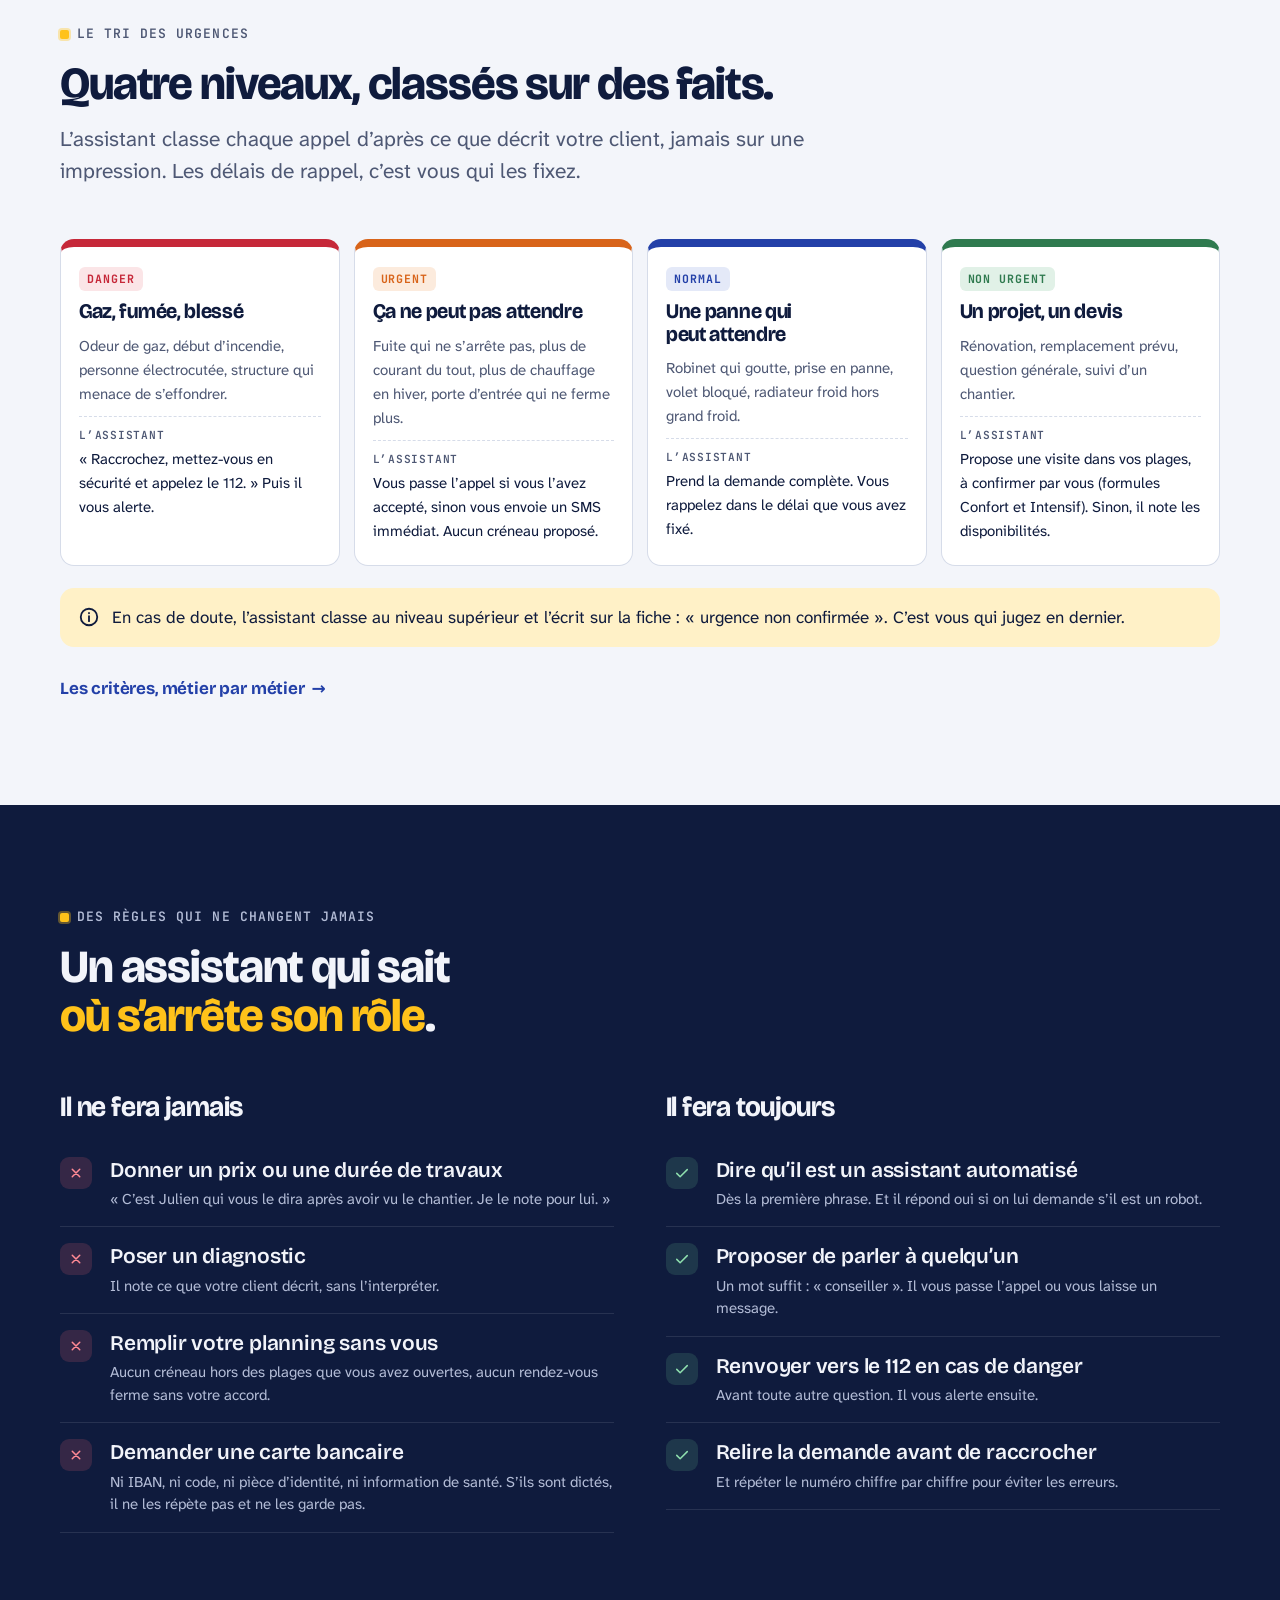
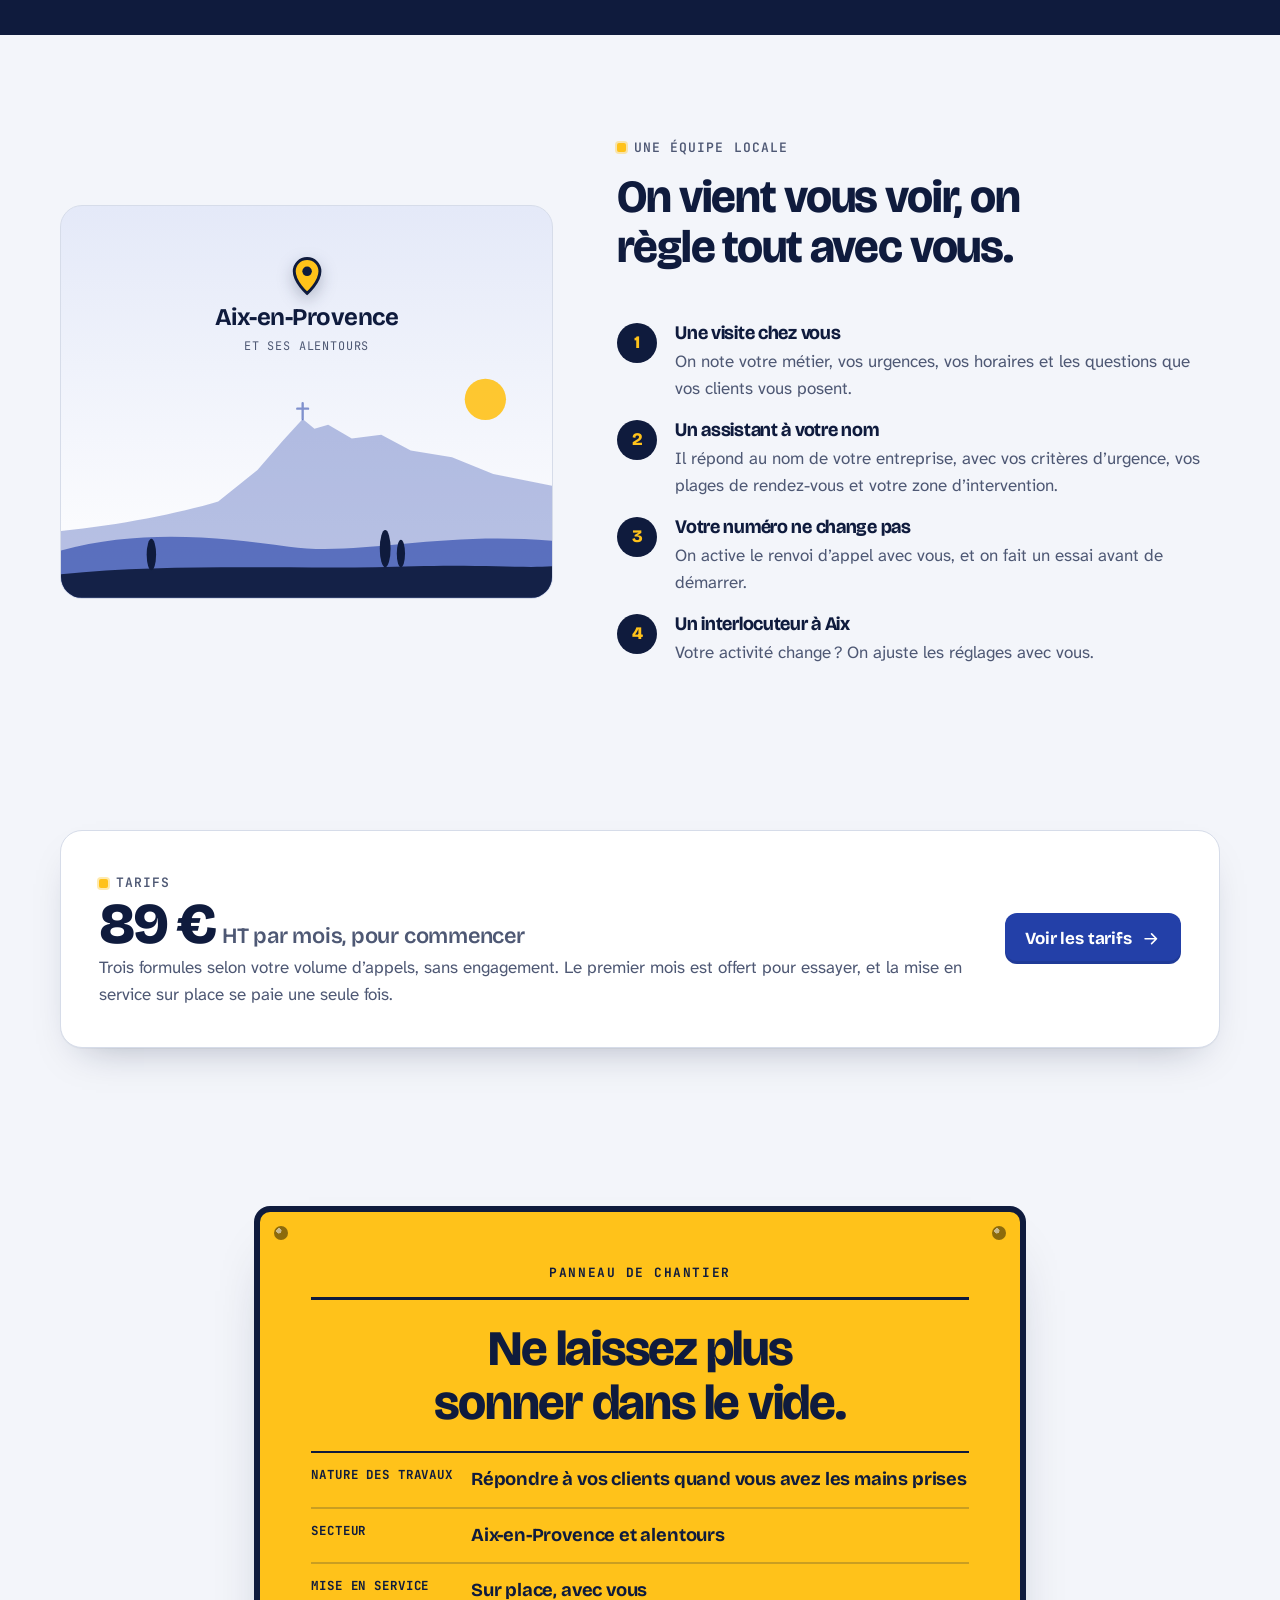
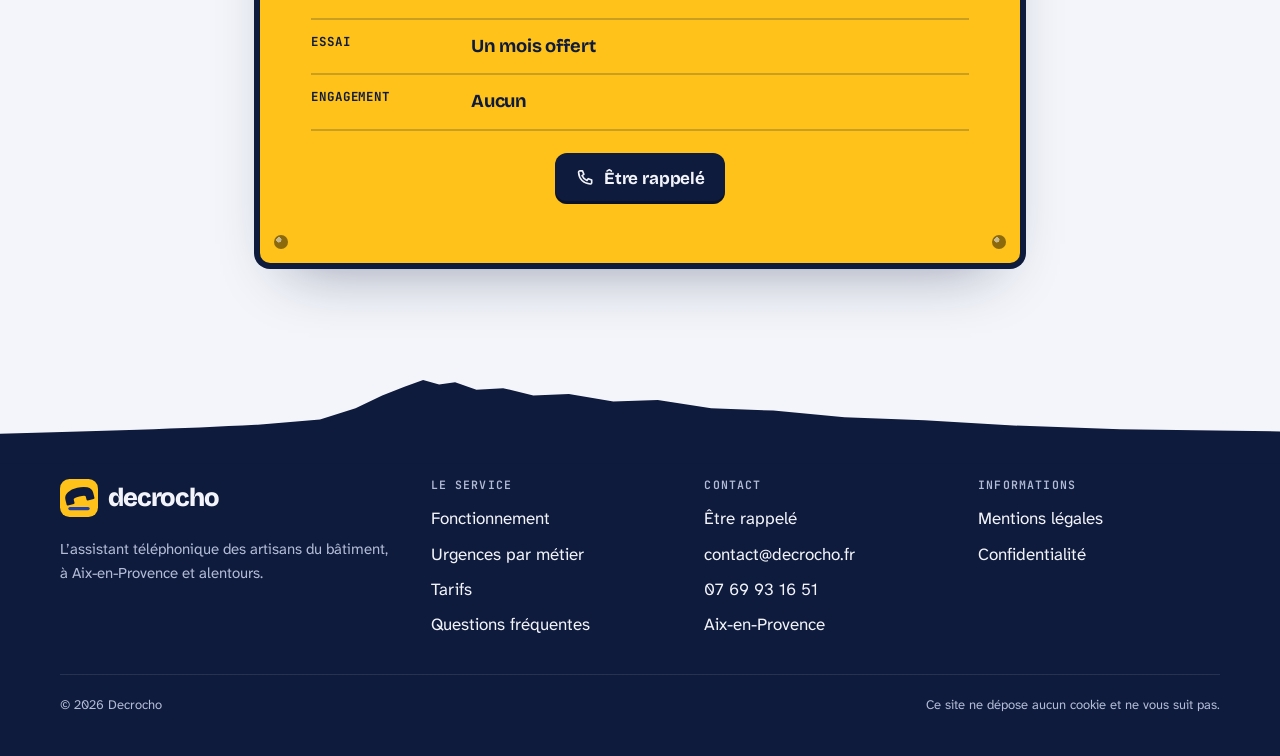
==== commit 448f1614: "Appels manqués : ne pas indiquer la ville du plombier (non confirmée) Co-Authored-By: Claude Opus 5." ====
--- a/index.html
+++ b/index.html
@@ -128,7 +128,7 @@
   <div class="wrap">
     <div class="prix-bandeau pertes-bandeau">
       <div>
-        <p class="eyebrow">Les appels manqués · un plombier d’Aix</p>
+        <p class="eyebrow">Les appels manqués · un plombier rencontré</p>
         <p class="chiffre">≈ 13 000 €<small>perdus par mois</small></p>
         <p class="muted">Un plombier que nous avons rencontré manque environ <strong>8 appels par jour</strong>. Même en rappelant aussitôt, <strong>3 clients sur 8</strong> sont déjà partis chez un confrère. À 200 € l’intervention, sur 5 jours par semaine, cela fait environ 13 000 € de chiffre d’affaires perdu chaque mois.</p>
         <p class="pertes-sources">Chiffres donnés par ce plombier, pas une moyenne mesurée. 200 € TTC : milieu de la fourchette de 100 à 300 € TTC d’une intervention de plomberie courante (MesDépanneurs.fr, septembre 2026). Votre cas est sans doute différent : faites le calcul ci-dessous.</p>
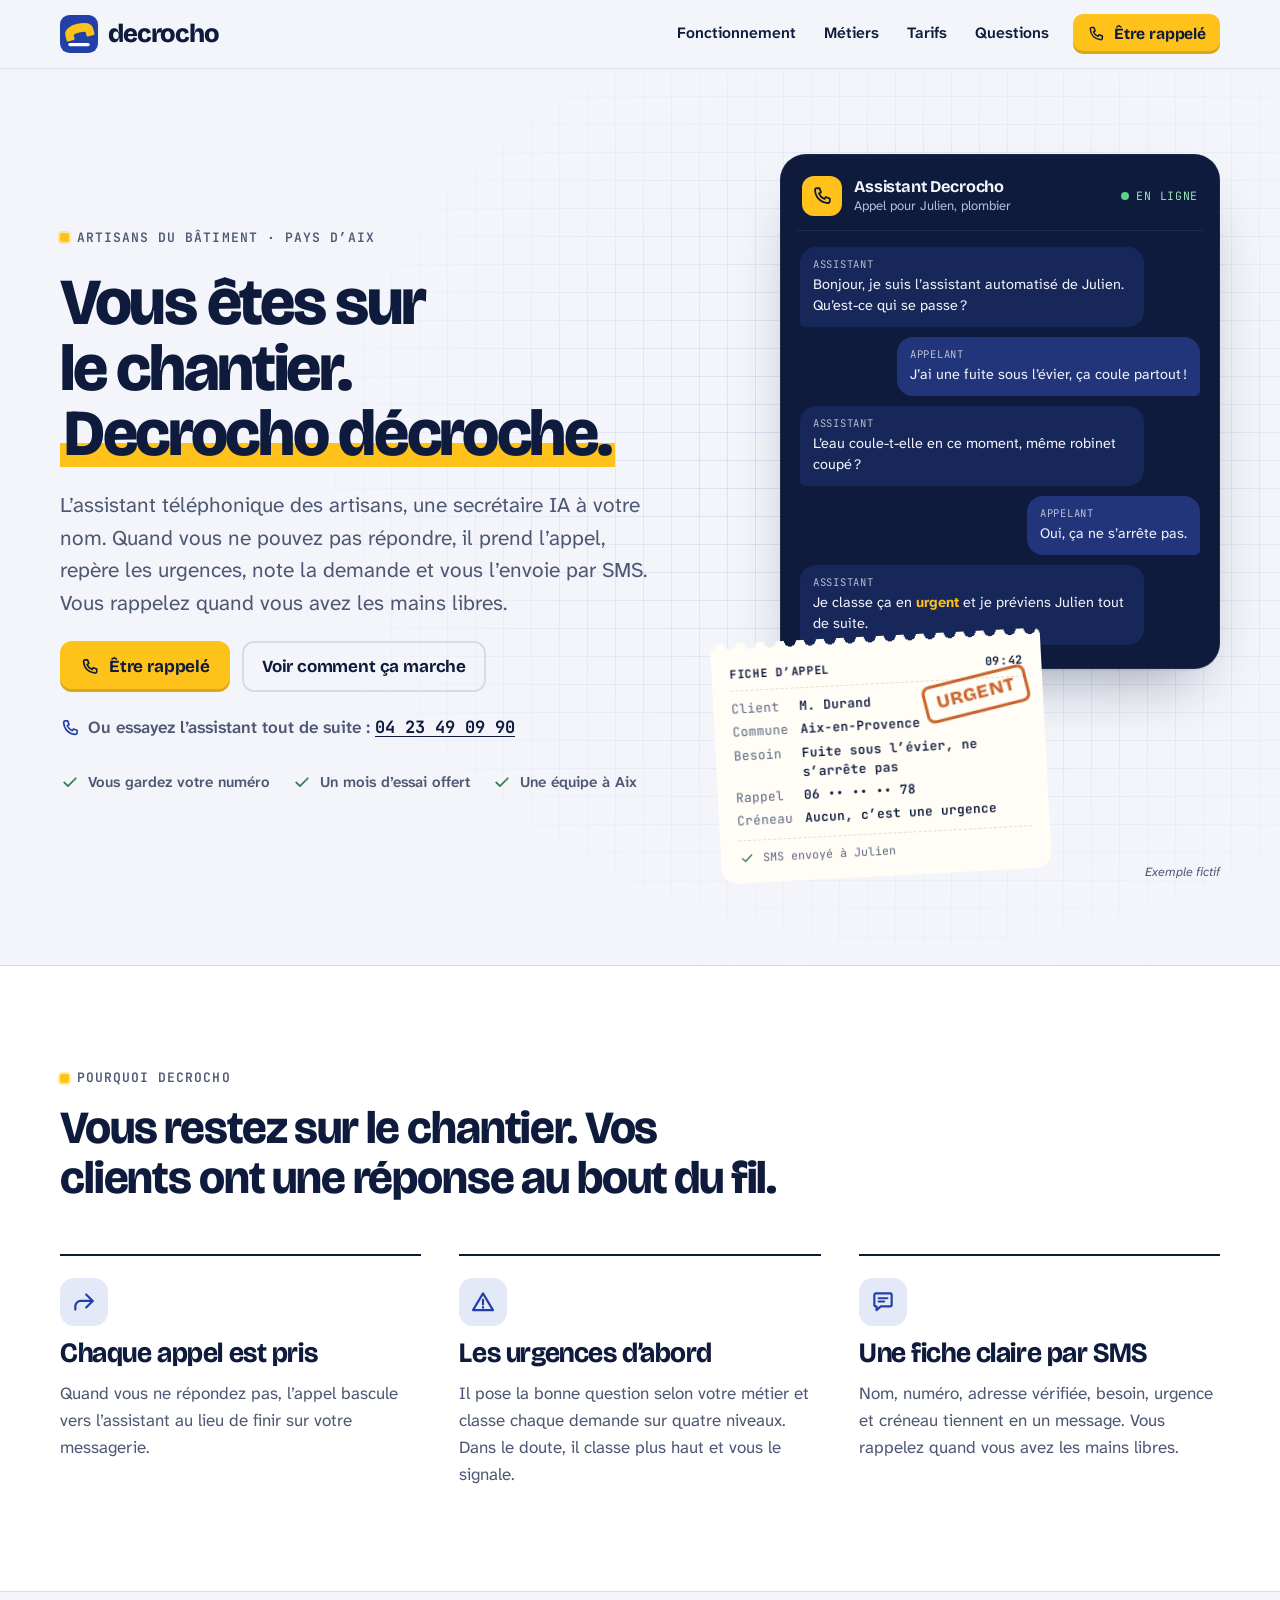
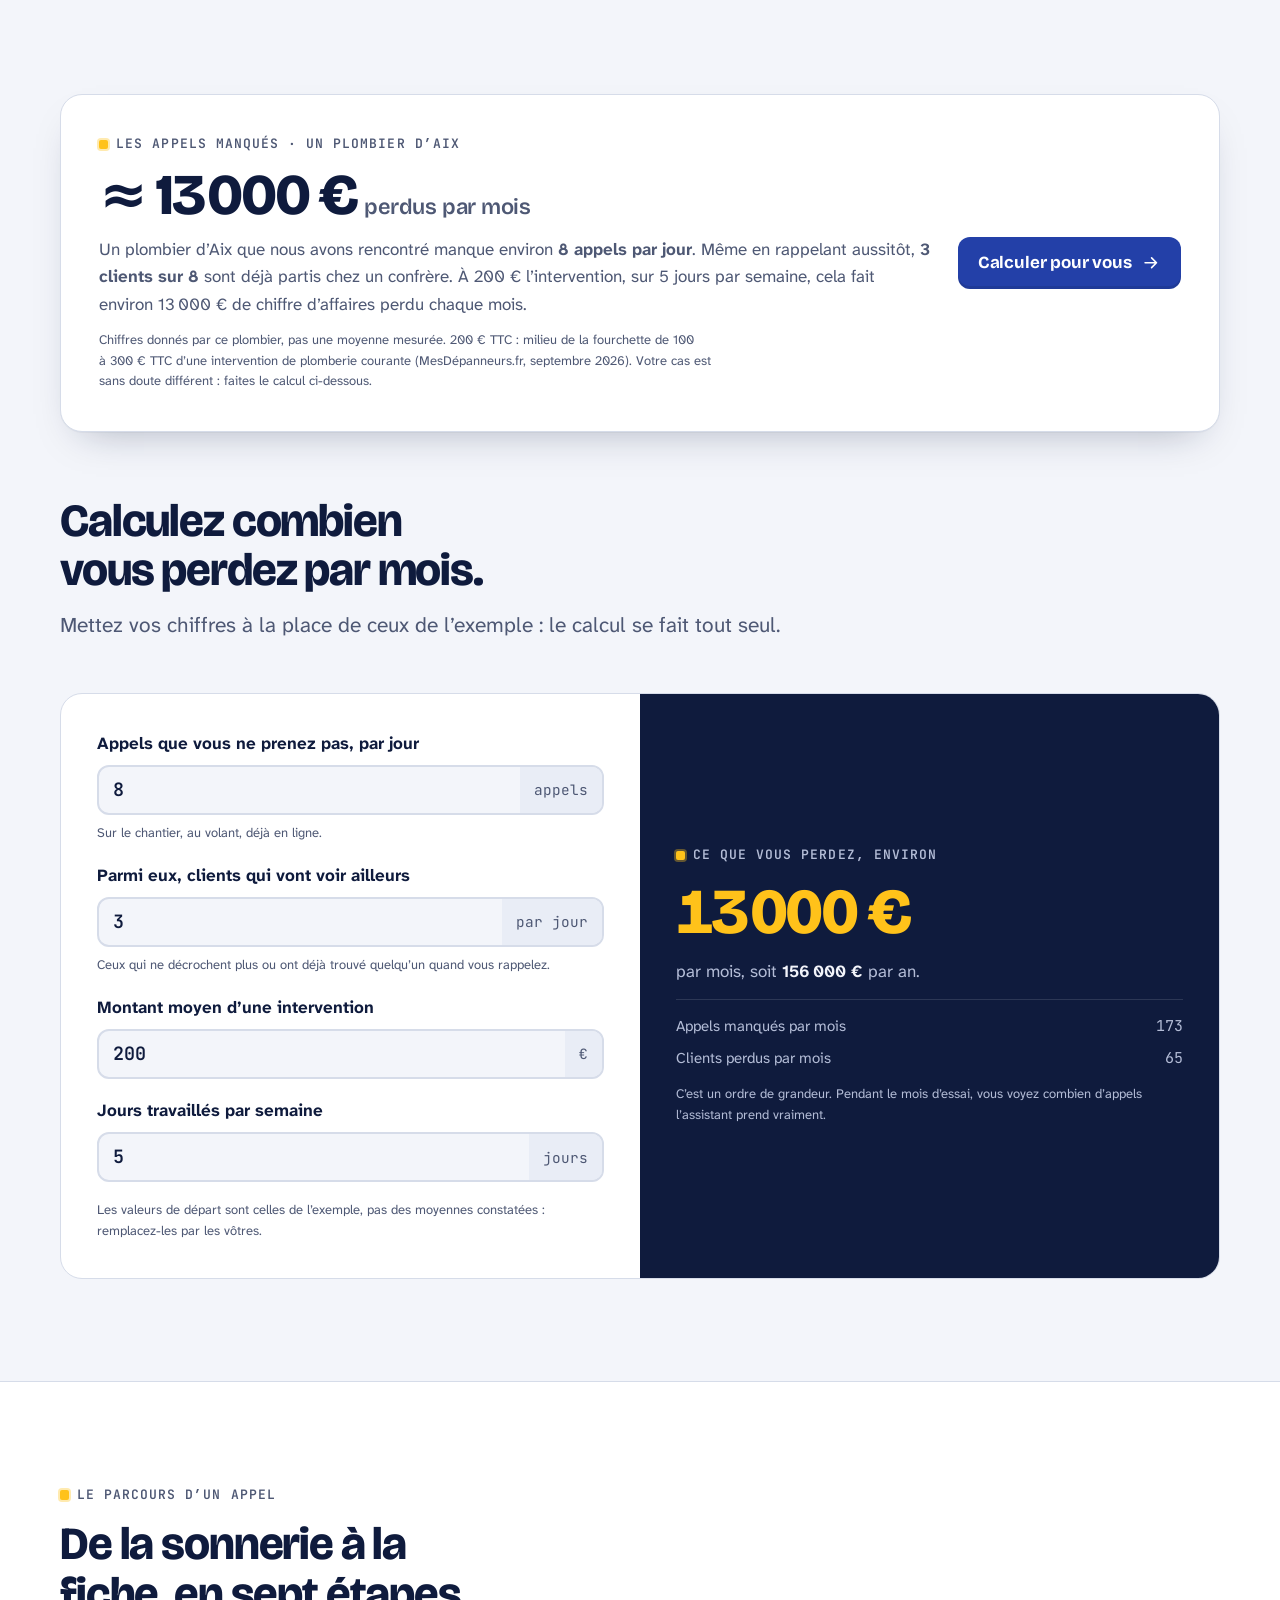
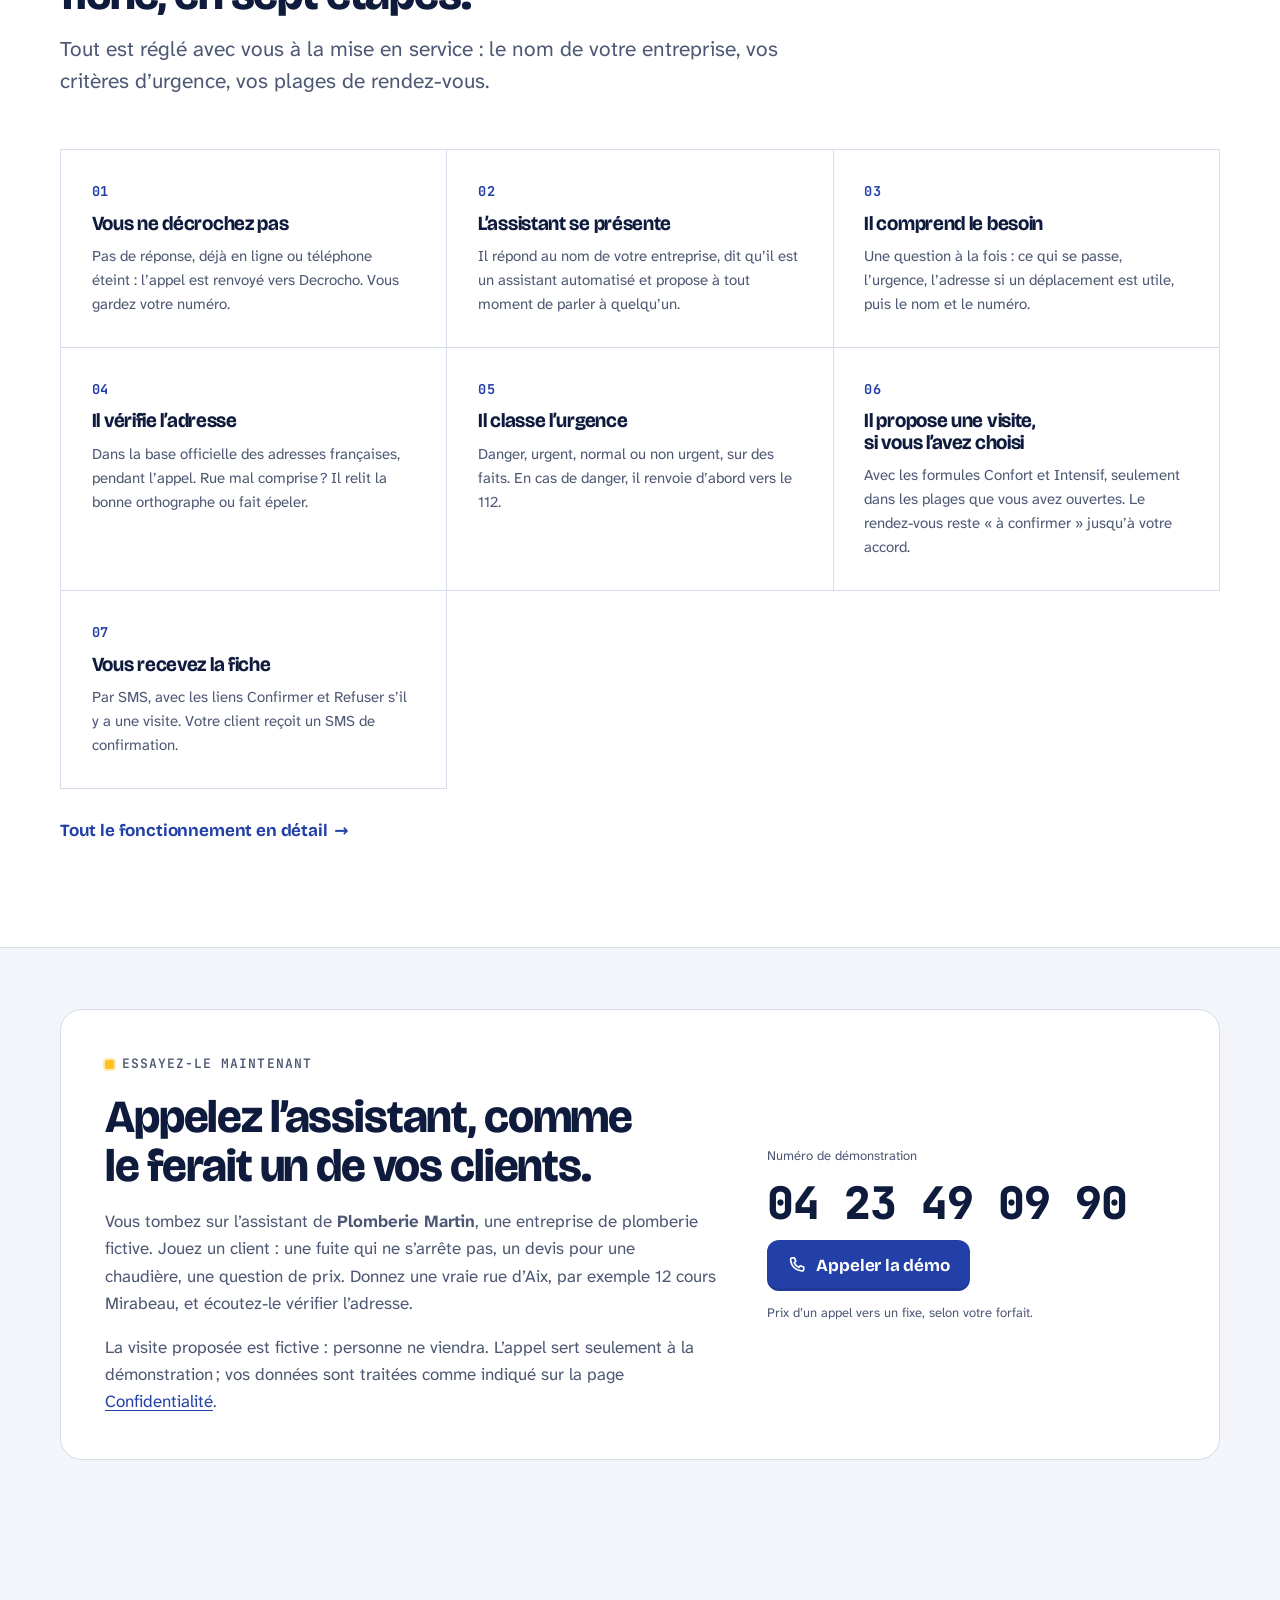
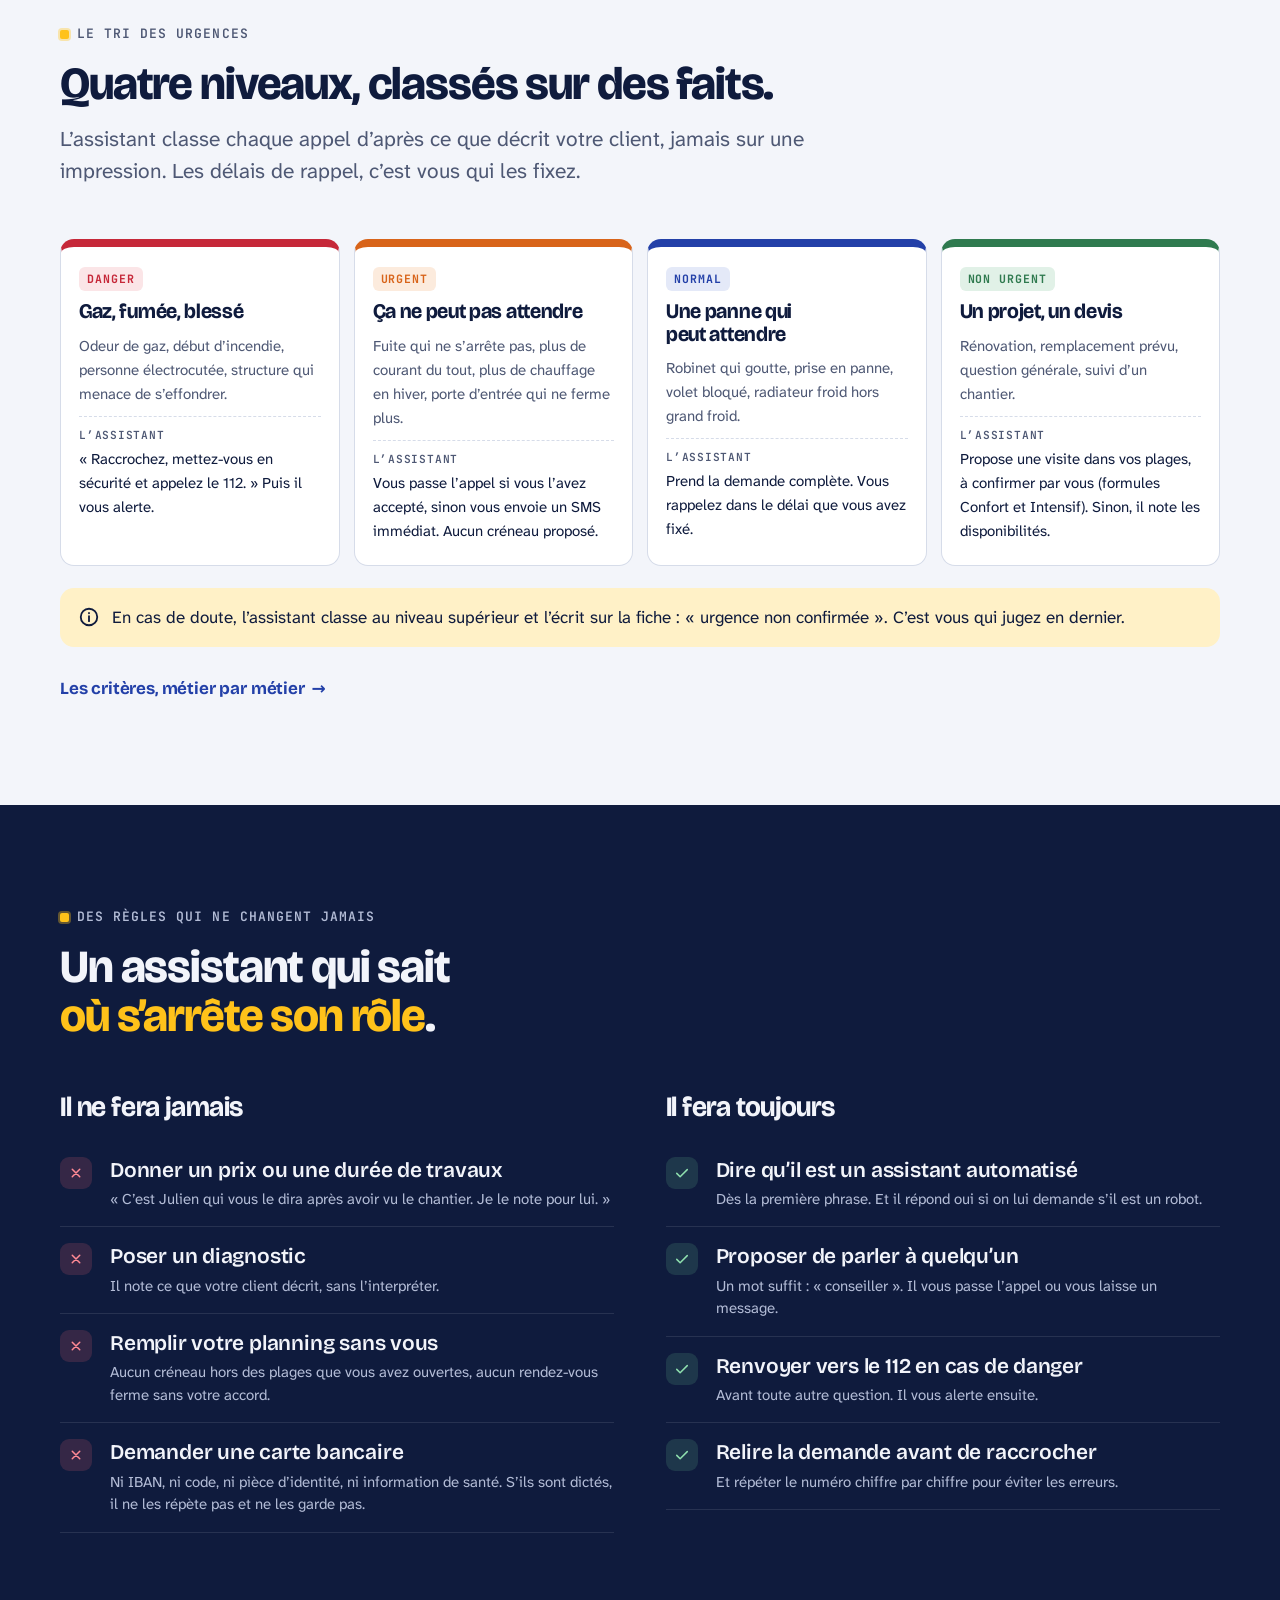
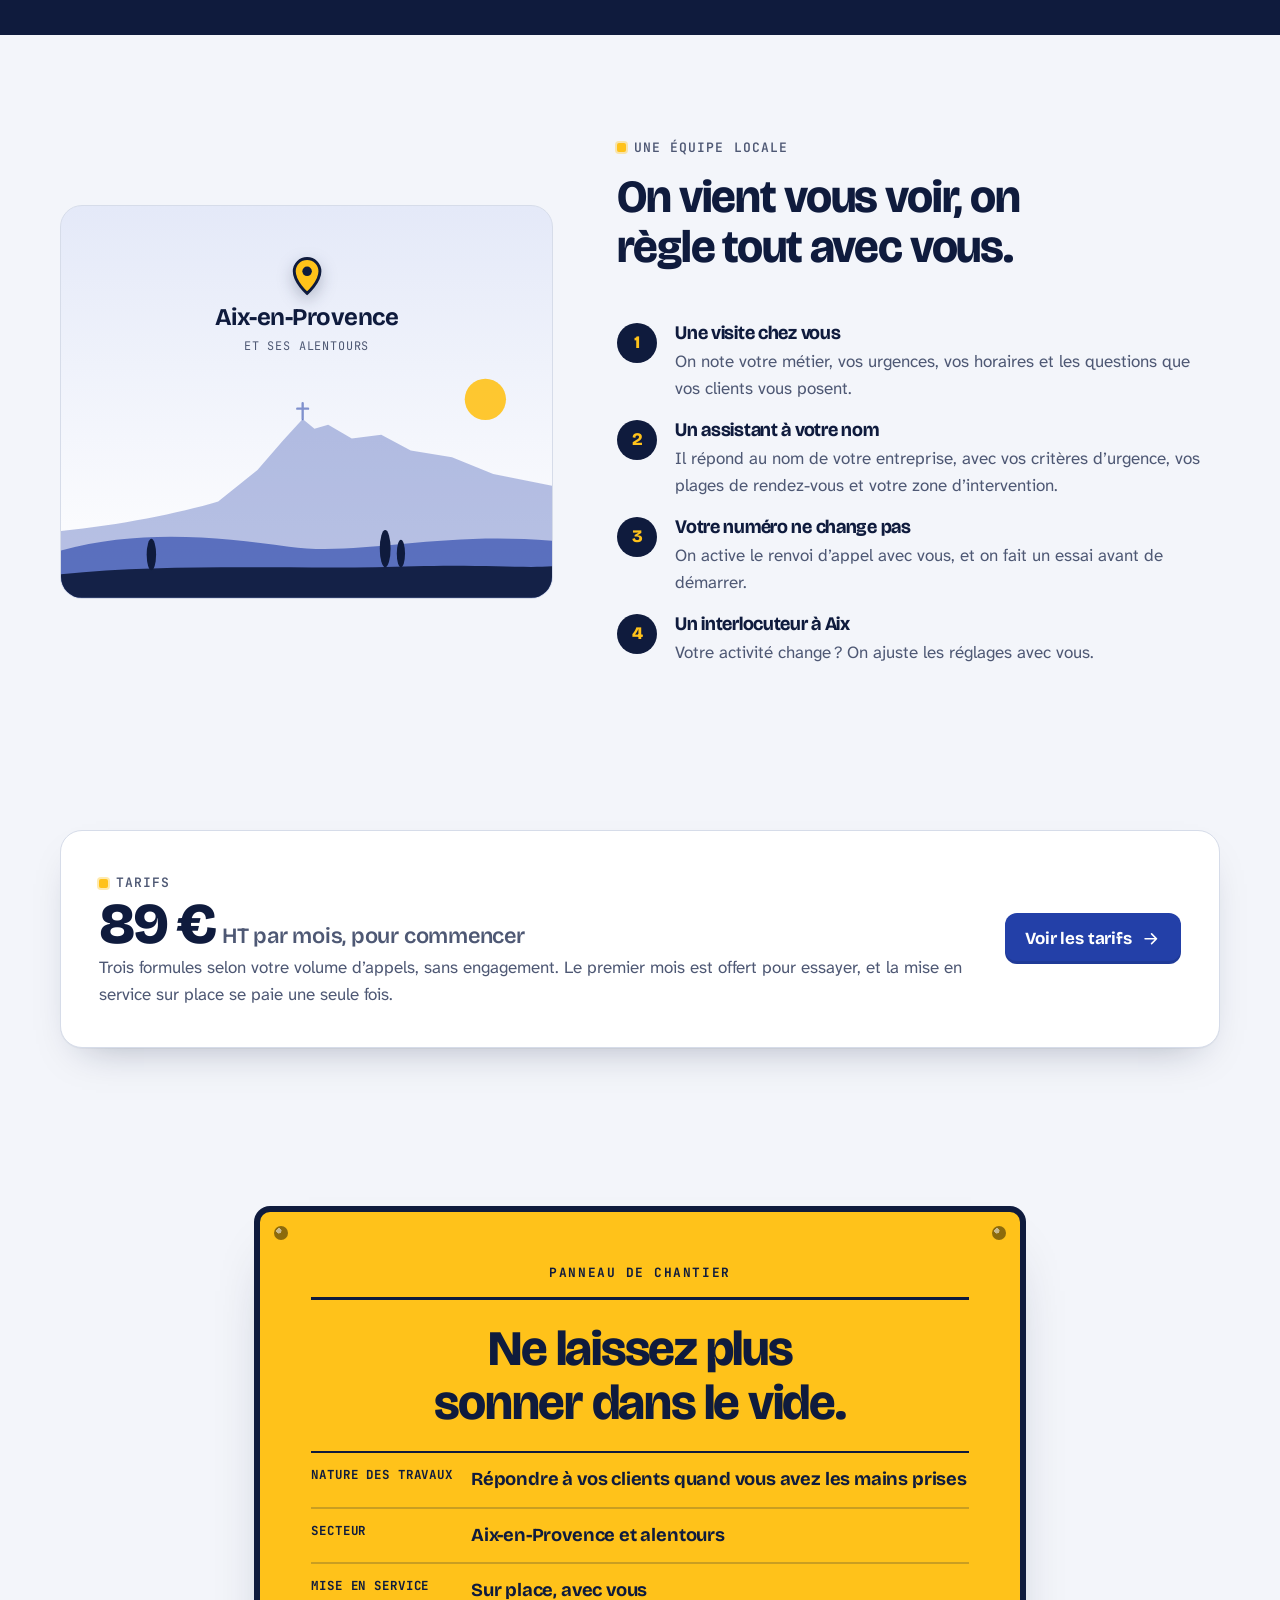
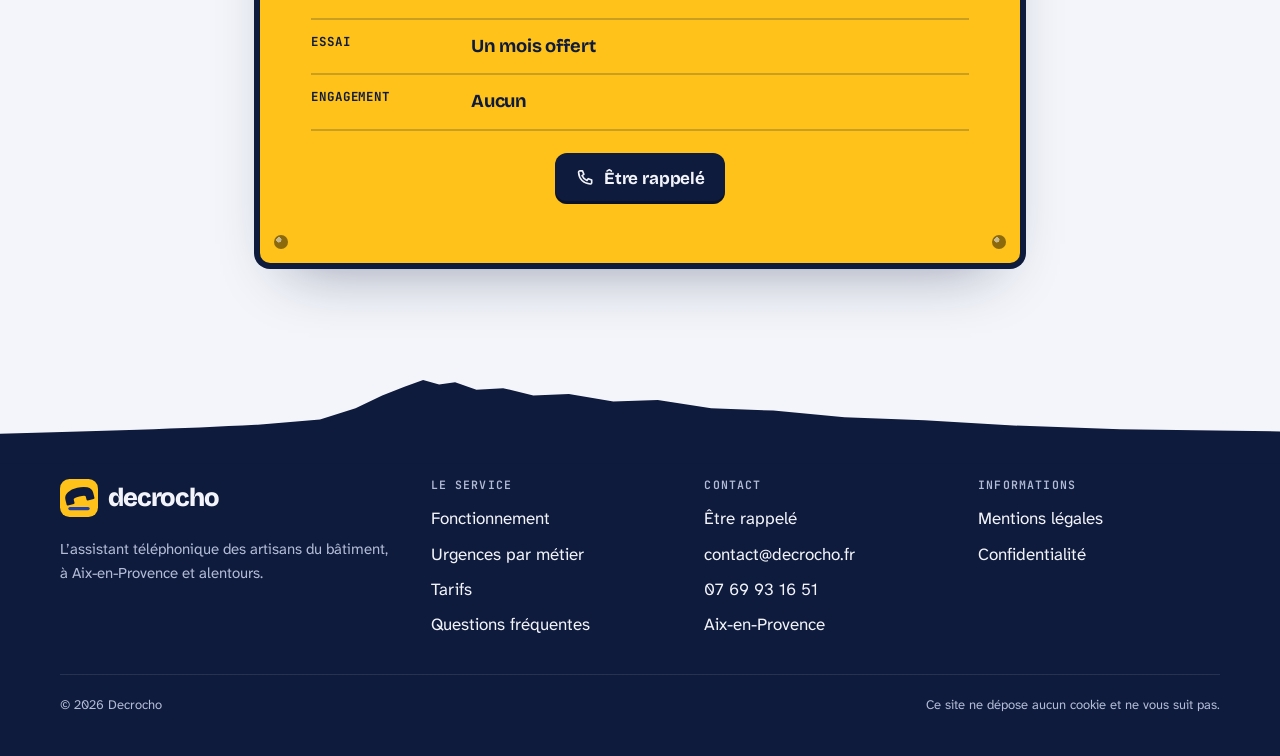
==== commit 4a1c8284: "Appels manqués : le plombier est installé à Aix (confirmé par Rem) Co-Authored-By: Claude Opus 5.5 <" ====
--- a/index.html
+++ b/index.html
@@ -128,9 +128,9 @@
   <div class="wrap">
     <div class="prix-bandeau pertes-bandeau">
       <div>
-        <p class="eyebrow">Les appels manqués · un plombier rencontré</p>
+        <p class="eyebrow">Les appels manqués · un plombier d’Aix</p>
         <p class="chiffre">≈ 13 000 €<small>perdus par mois</small></p>
-        <p class="muted">Un plombier que nous avons rencontré manque environ <strong>8 appels par jour</strong>. Même en rappelant aussitôt, <strong>3 clients sur 8</strong> sont déjà partis chez un confrère. À 200 € l’intervention, sur 5 jours par semaine, cela fait environ 13 000 € de chiffre d’affaires perdu chaque mois.</p>
+        <p class="muted">Un plombier d’Aix que nous avons rencontré manque environ <strong>8 appels par jour</strong>. Même en rappelant aussitôt, <strong>3 clients sur 8</strong> sont déjà partis chez un confrère. À 200 € l’intervention, sur 5 jours par semaine, cela fait environ 13 000 € de chiffre d’affaires perdu chaque mois.</p>
         <p class="pertes-sources">Chiffres donnés par ce plombier, pas une moyenne mesurée. 200 € TTC : milieu de la fourchette de 100 à 300 € TTC d’une intervention de plomberie courante (MesDépanneurs.fr, septembre 2026). Votre cas est sans doute différent : faites le calcul ci-dessous.</p>
       </div>
       <a class="btn btn--accent" href="#calcul-pertes">Calculer pour vous<svg viewBox="0 0 24 24" fill="none" stroke="currentColor" stroke-width="2" stroke-linecap="round" stroke-linejoin="round" aria-hidden="true" focusable="false"><path d="M5 12h14M13 6l6 6-6 6"/></svg></a>
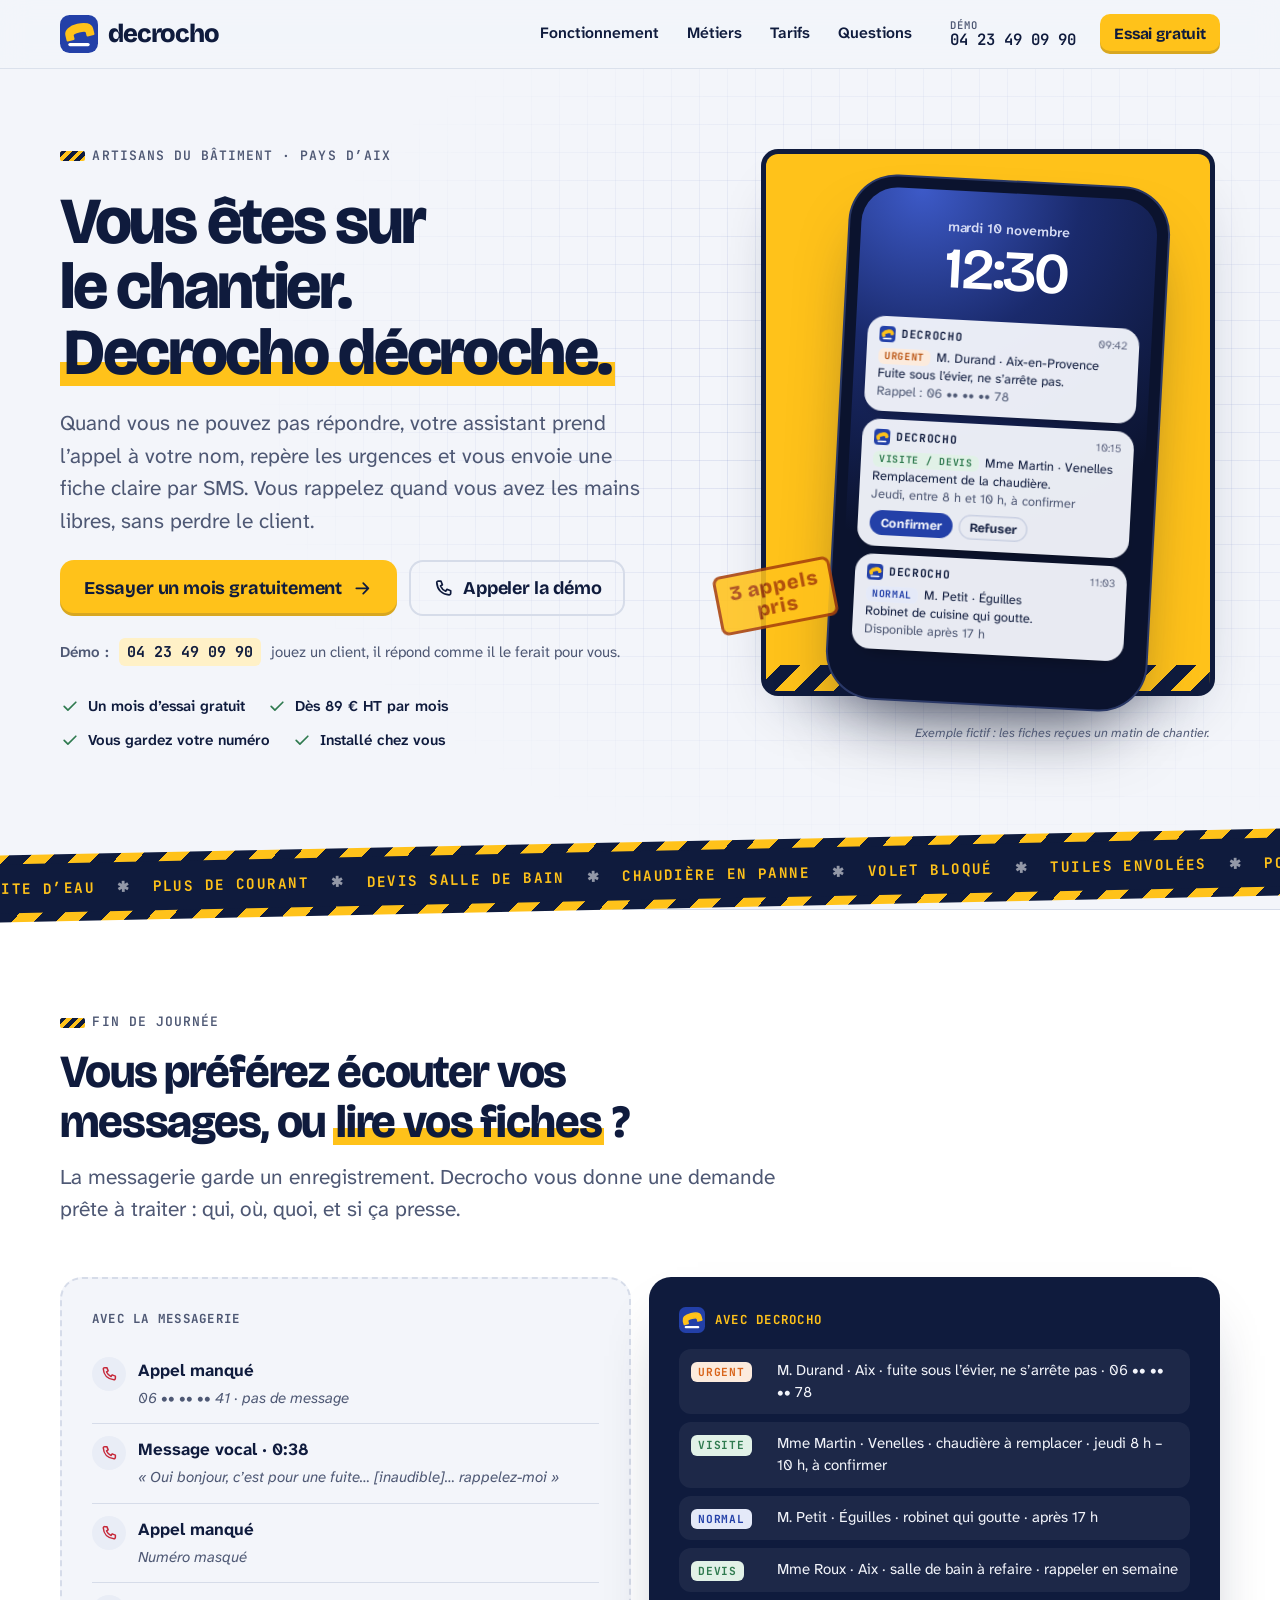
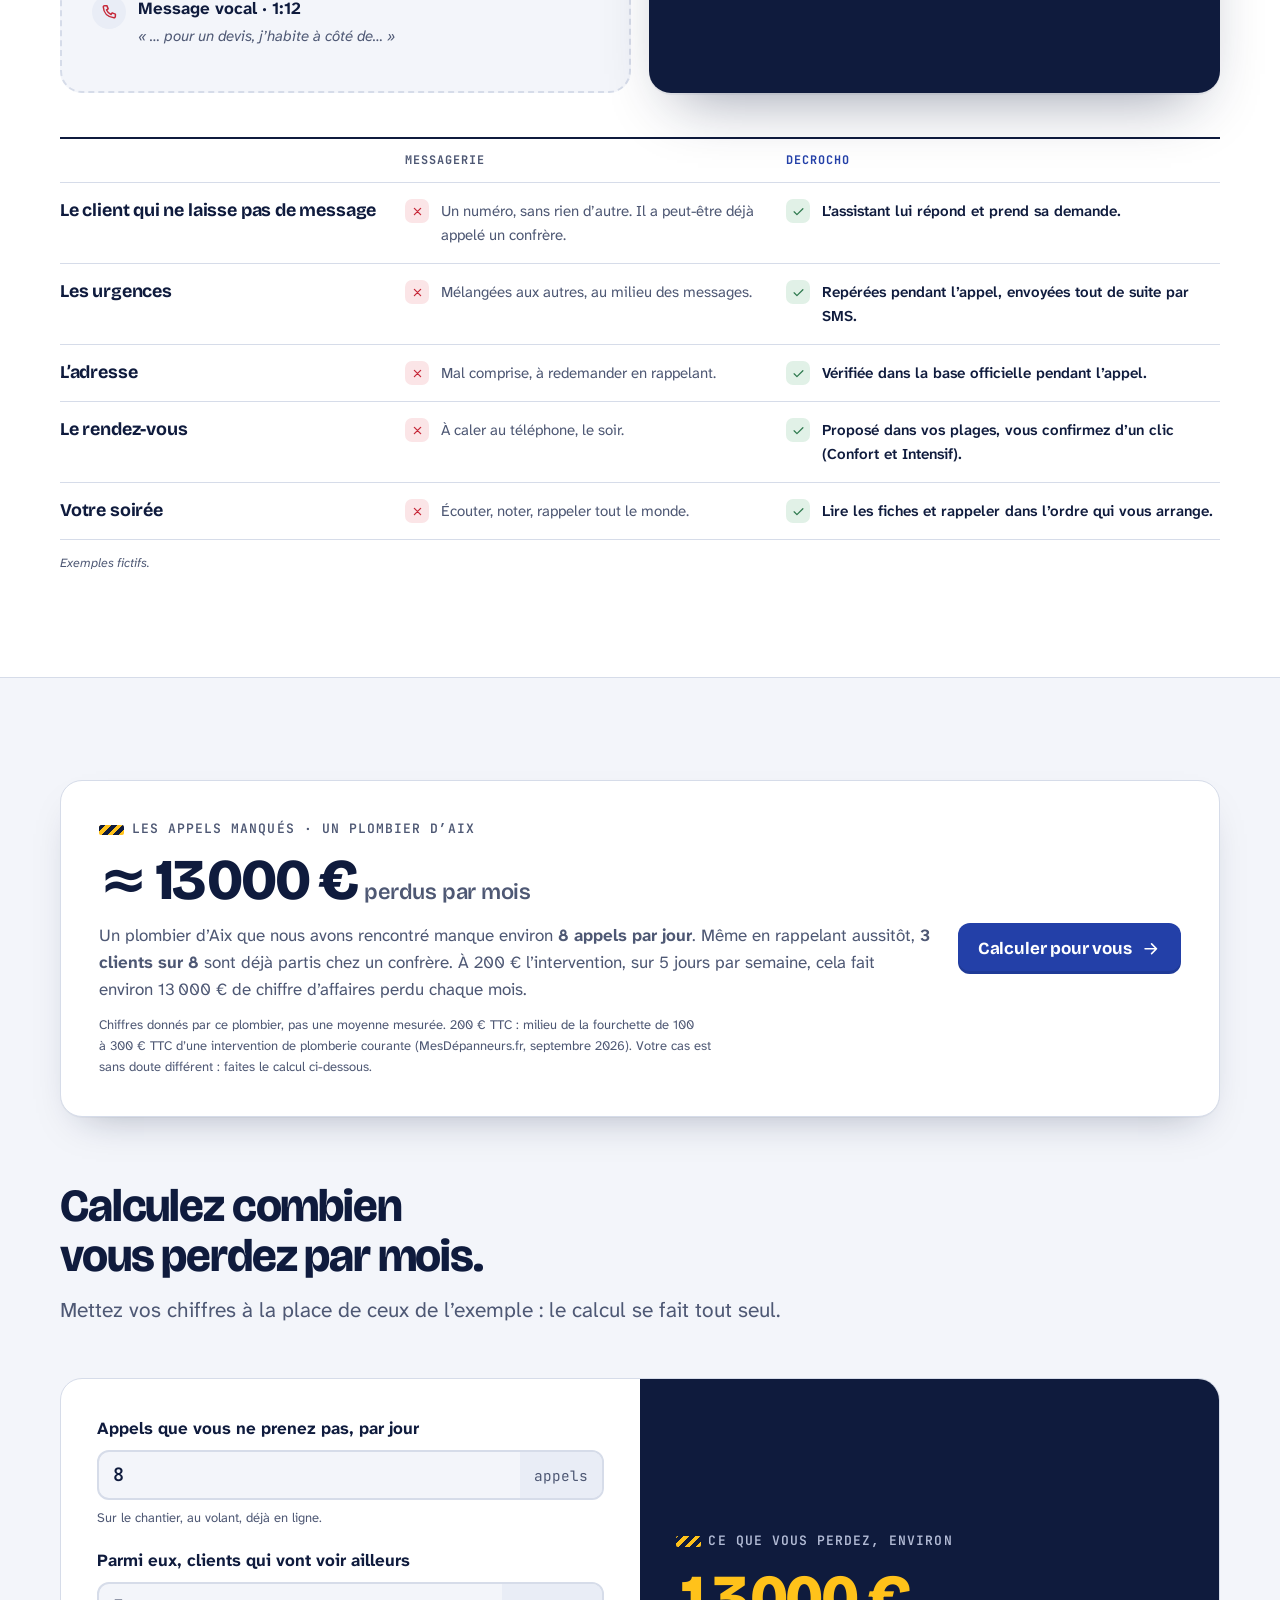
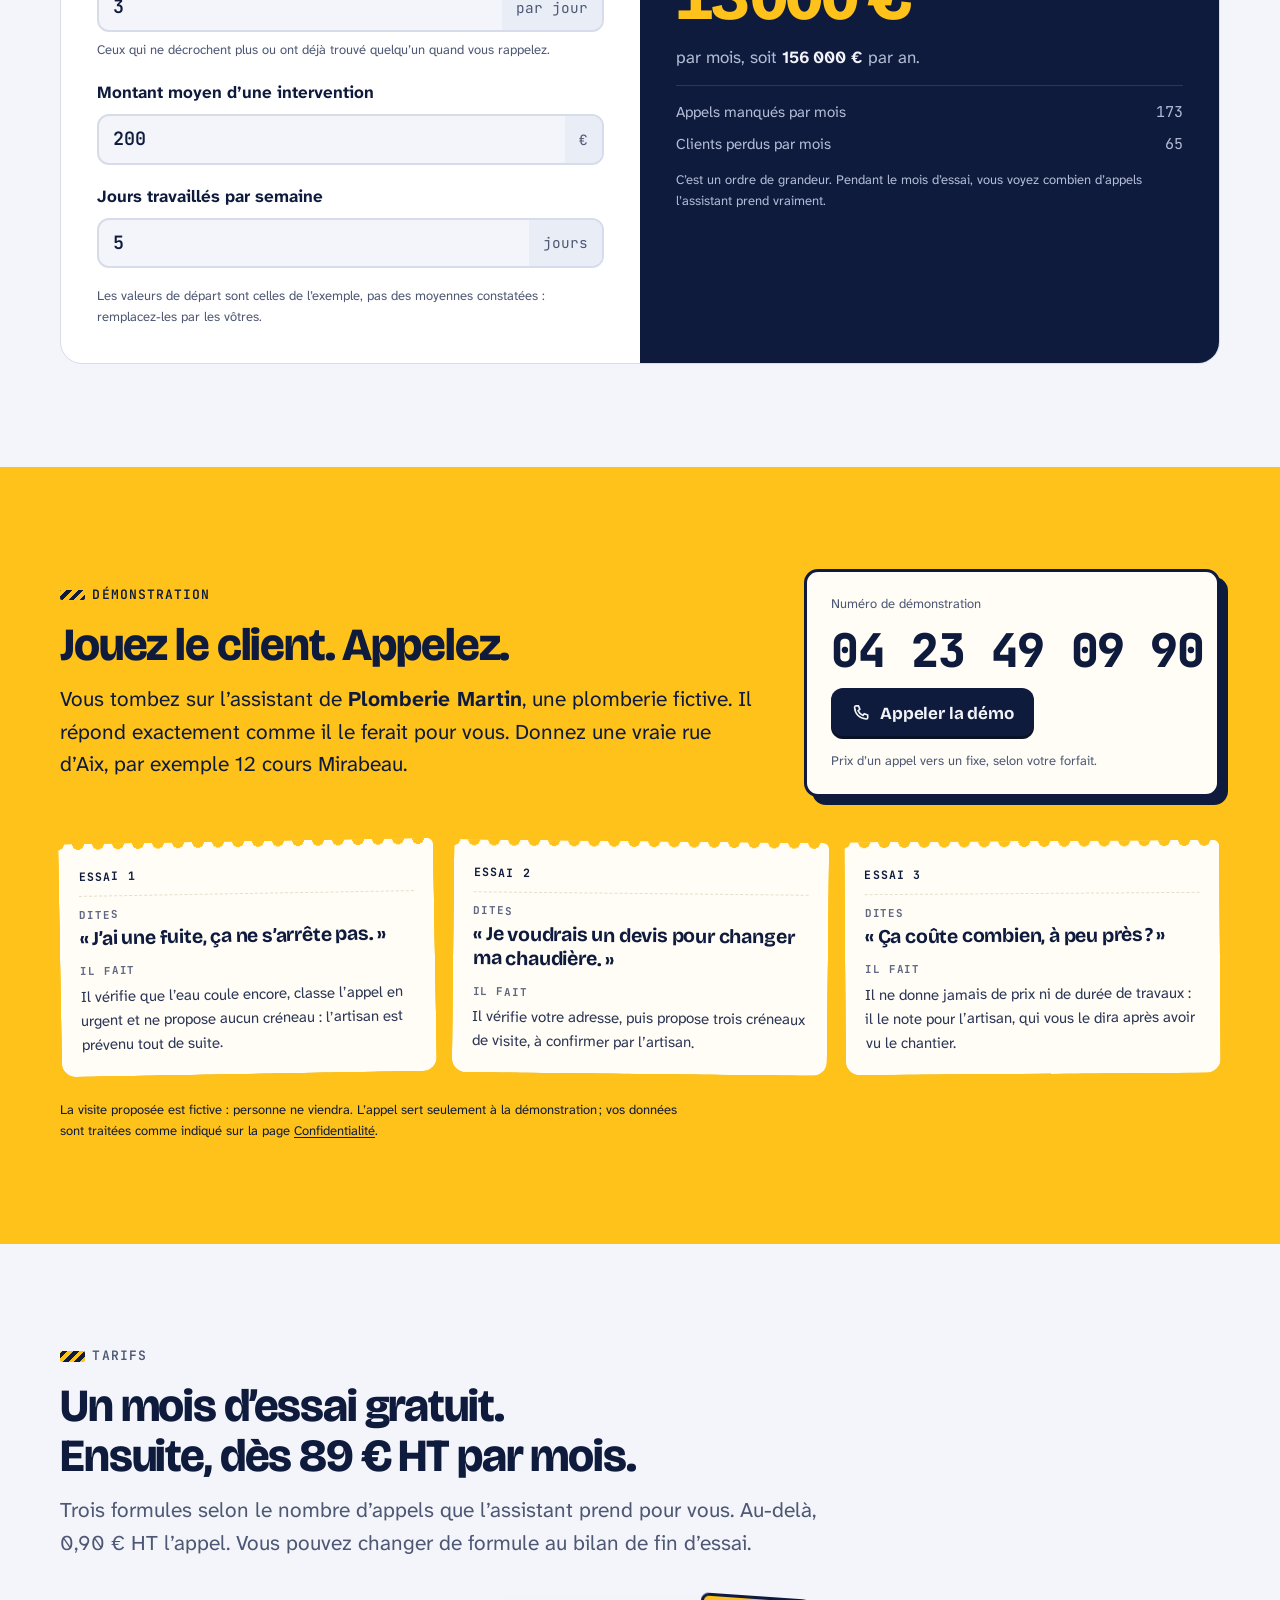
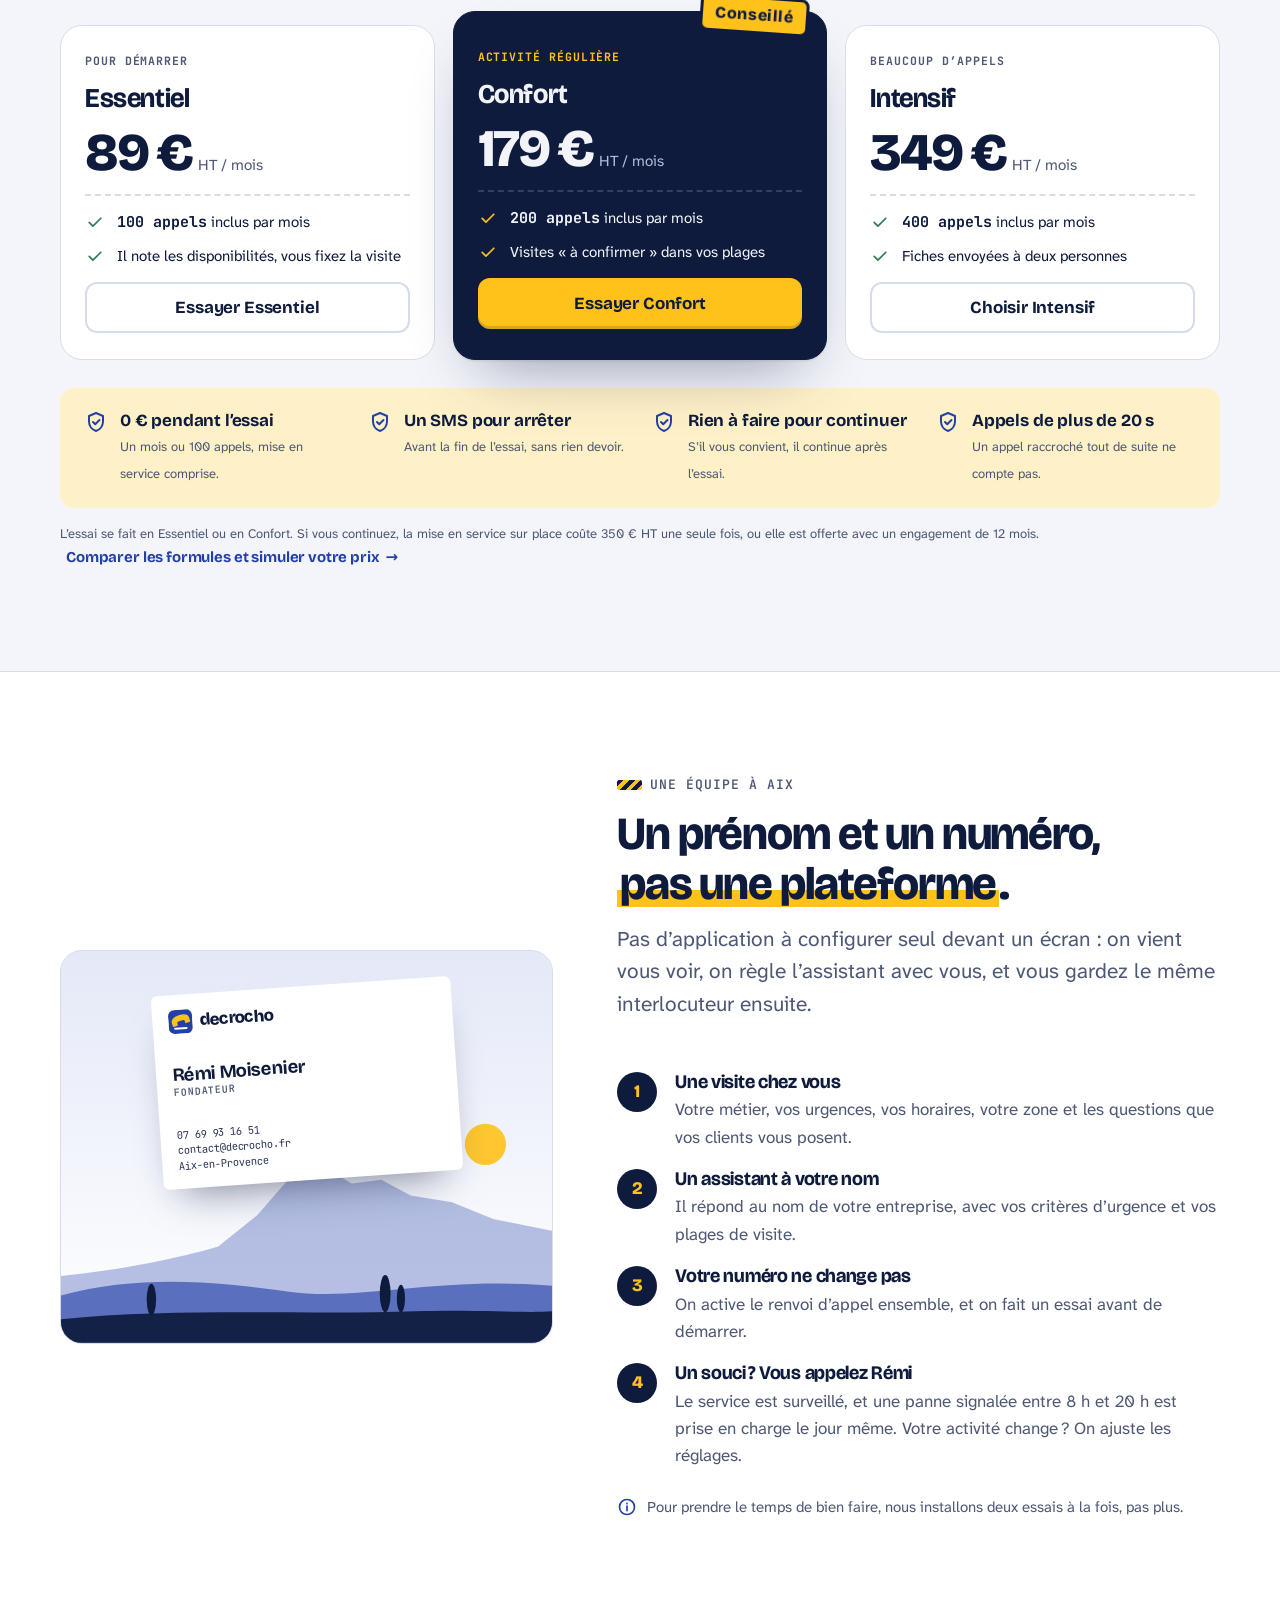
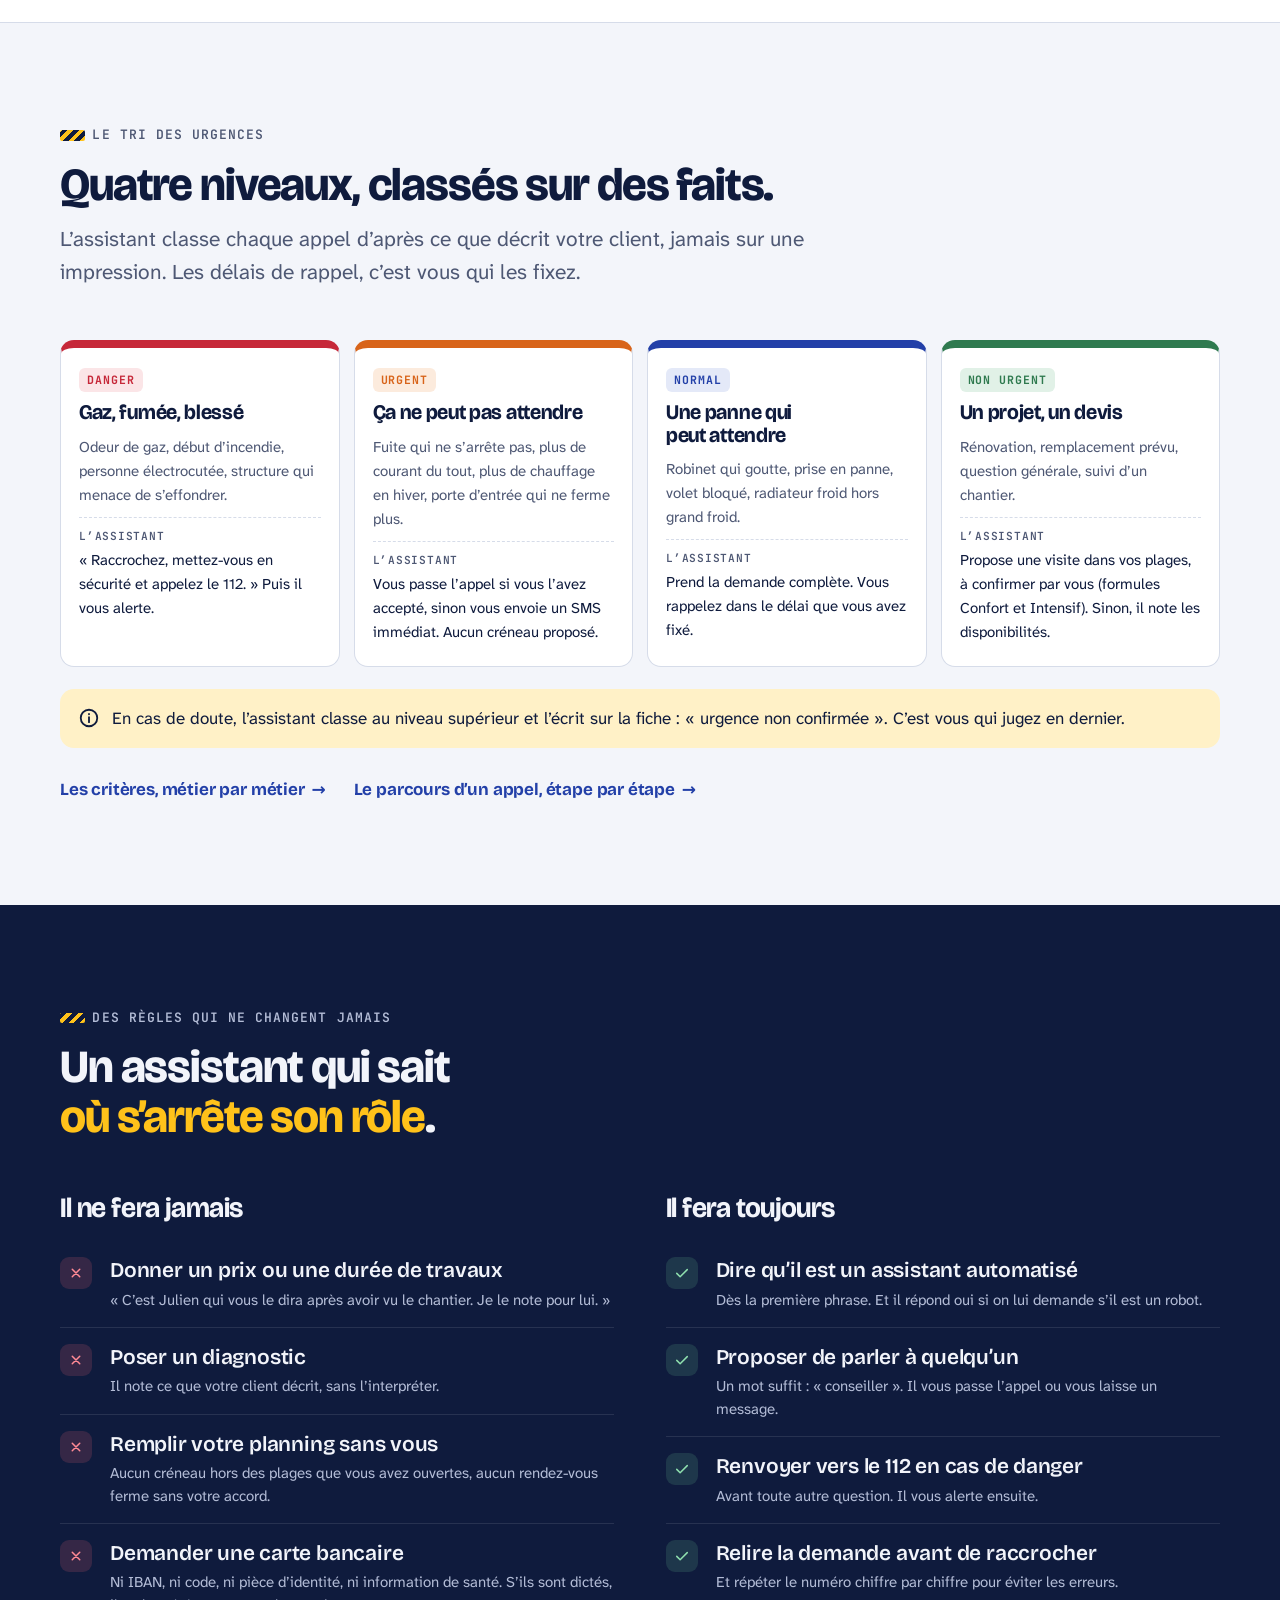
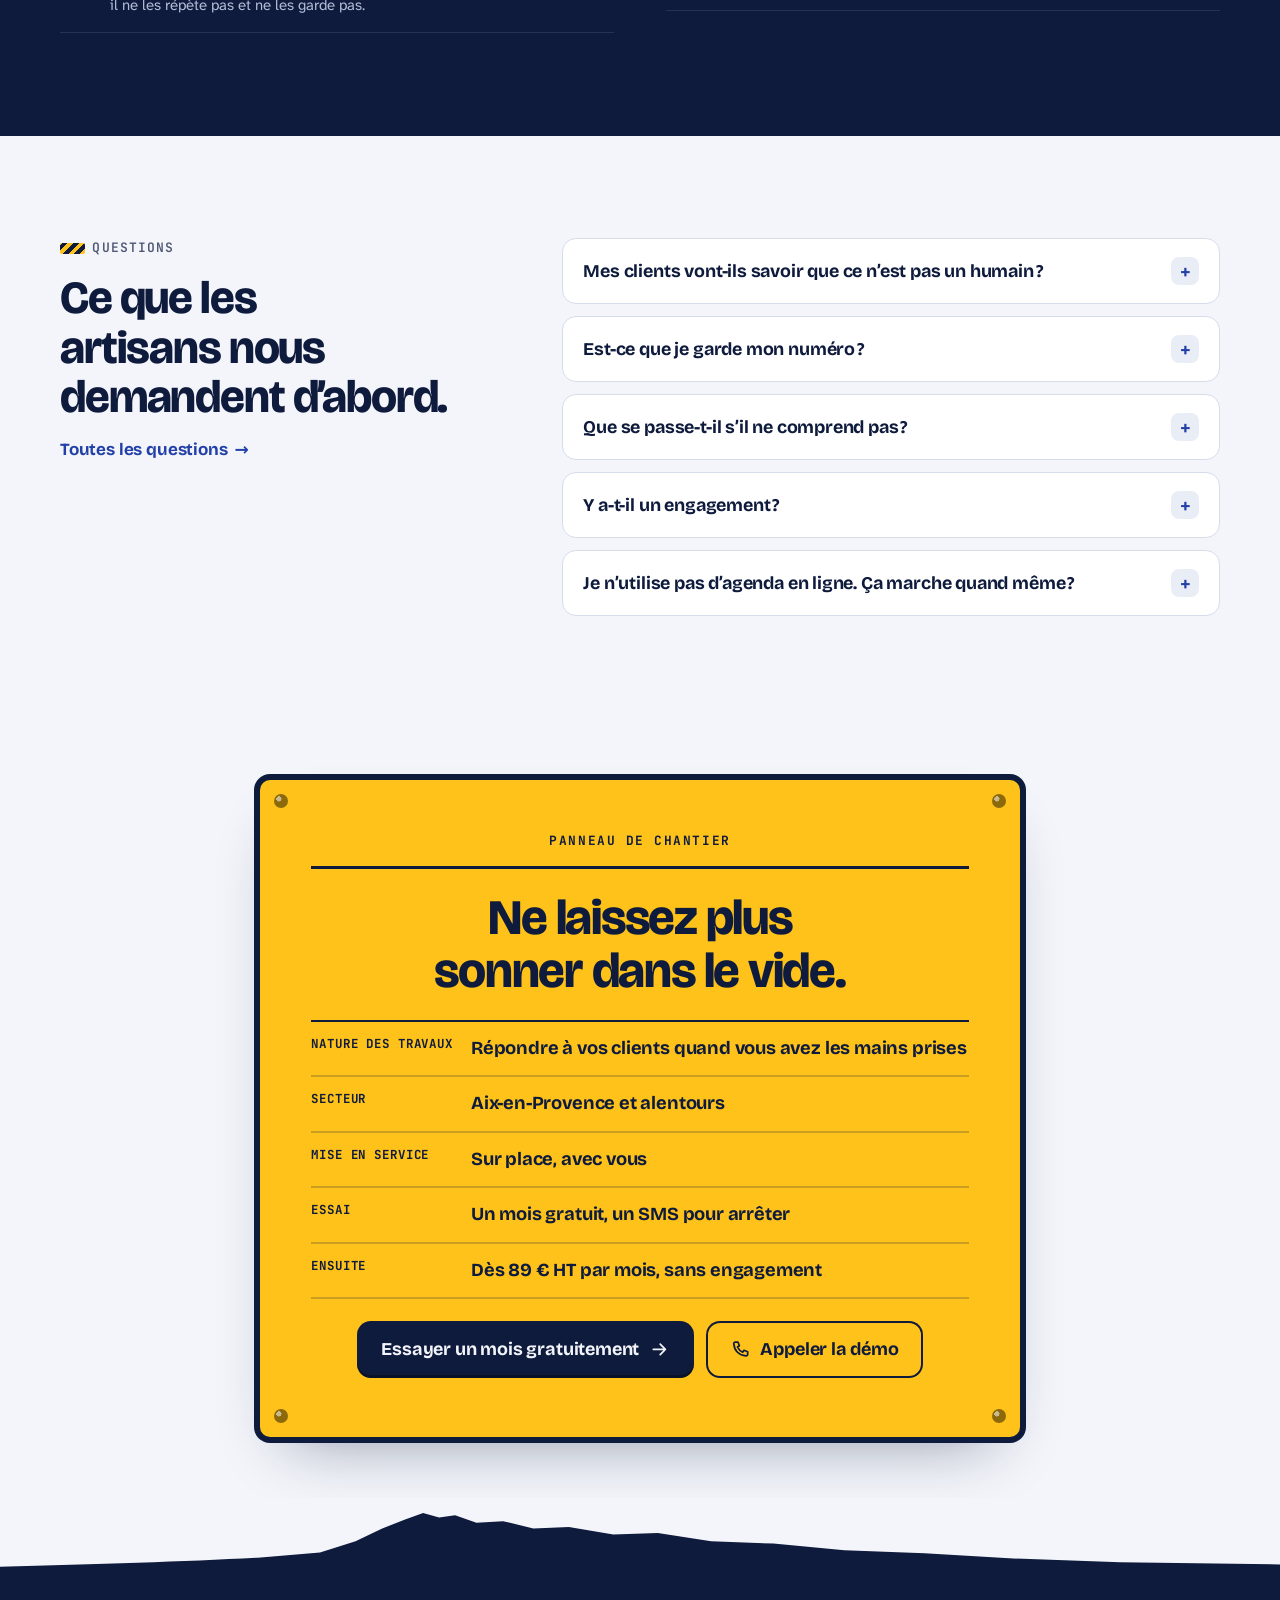
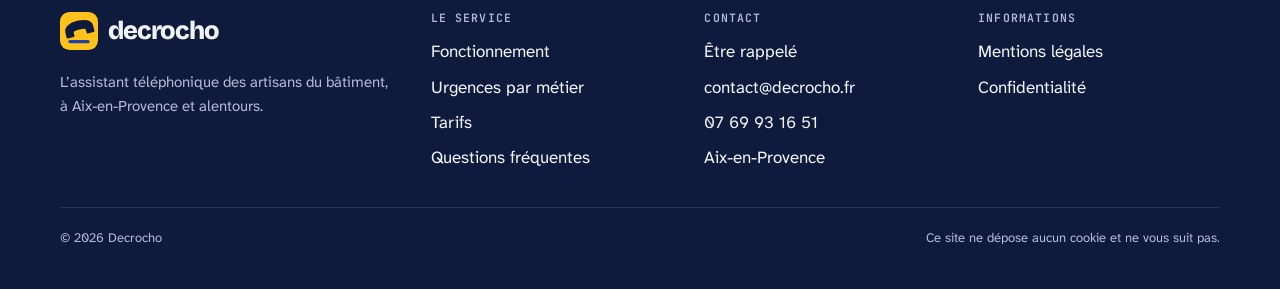
==== commit 1c5a5043: "Site : accueil plus vendeur et style « chantier » - Héros : essai gratuit d'un mois et numéro de dém" ====
--- a/index.html
+++ b/index.html
@@ -44,7 +44,8 @@
       <a href="metiers.html">Métiers</a>
       <a href="tarifs.html">Tarifs</a>
       <a href="questions.html">Questions</a>
-      <span class="header-cta"><a class="btn btn--small" href="contact.html"><svg viewBox="0 0 24 24" fill="none" stroke="currentColor" stroke-width="2" stroke-linecap="round" stroke-linejoin="round" aria-hidden="true" focusable="false"><path d="M6.2 3.5h3l1.7 4.3-2.2 1.5a11.5 11.5 0 0 0 6 6l1.5-2.2 4.3 1.7v3a1.8 1.8 0 0 1-1.9 1.8C10.4 19.1 4.9 13.6 4.4 5.4a1.8 1.8 0 0 1 1.8-1.9z"/></svg>Être rappelé</a></span>
+      <a class="nav-demo" href="tel:+33423490990"><small>Démo</small>04 23 49 09 90</a>
+      <span class="header-cta"><a class="btn btn--small" href="contact.html">Essai gratuit</a></span>
     </nav>
   </div>
 </header>
@@ -54,73 +55,110 @@
     <div class="hero-copy">
       <p class="eyebrow">Artisans du bâtiment · Pays d’Aix</p>
       <h1><span class="line">Vous êtes sur le chantier.</span> <span class="line"><span class="mark">Decrocho décroche.</span></span></h1>
-      <p class="lead">L’assistant téléphonique des artisans, une secrétaire IA à votre nom. Quand vous ne pouvez pas répondre, il prend l’appel, repère les urgences, note la demande et vous l’envoie par SMS. Vous rappelez quand vous avez les mains libres.</p>
+      <p class="lead">Quand vous ne pouvez pas répondre, votre assistant prend l’appel à votre nom, repère les urgences et vous envoie une fiche claire par SMS. Vous rappelez quand vous avez les mains libres, sans perdre le client.</p>
       <div class="btn-row">
-        <a class="btn" href="contact.html"><svg viewBox="0 0 24 24" fill="none" stroke="currentColor" stroke-width="2" stroke-linecap="round" stroke-linejoin="round" aria-hidden="true" focusable="false"><path d="M6.2 3.5h3l1.7 4.3-2.2 1.5a11.5 11.5 0 0 0 6 6l1.5-2.2 4.3 1.7v3a1.8 1.8 0 0 1-1.9 1.8C10.4 19.1 4.9 13.6 4.4 5.4a1.8 1.8 0 0 1 1.8-1.9z"/></svg>Être rappelé</a>
-        <a class="btn btn--line" href="fonctionnement.html">Voir comment ça marche</a>
-      </div>
-      <p class="hero-demo"><svg viewBox="0 0 24 24" fill="none" stroke="currentColor" stroke-width="2" stroke-linecap="round" stroke-linejoin="round" aria-hidden="true" focusable="false"><path d="M6.2 3.5h3l1.7 4.3-2.2 1.5a11.5 11.5 0 0 0 6 6l1.5-2.2 4.3 1.7v3a1.8 1.8 0 0 1-1.9 1.8C10.4 19.1 4.9 13.6 4.4 5.4a1.8 1.8 0 0 1 1.8-1.9z"/></svg><span>Ou essayez l’assistant tout de suite : <a class="tel-demo" href="tel:+33423490990">04 23 49 09 90</a></span></p>
+        <a class="btn btn--grand" href="contact.html">Essayer un mois gratuitement<svg viewBox="0 0 24 24" fill="none" stroke="currentColor" stroke-width="2" stroke-linecap="round" stroke-linejoin="round" aria-hidden="true" focusable="false"><path d="M5 12h14M13 6l6 6-6 6"/></svg></a>
+        <a class="btn btn--line btn--grand" href="tel:+33423490990"><svg viewBox="0 0 24 24" fill="none" stroke="currentColor" stroke-width="2" stroke-linecap="round" stroke-linejoin="round" aria-hidden="true" focusable="false"><path d="M6.2 3.5h3l1.7 4.3-2.2 1.5a11.5 11.5 0 0 0 6 6l1.5-2.2 4.3 1.7v3a1.8 1.8 0 0 1-1.9 1.8C10.4 19.1 4.9 13.6 4.4 5.4a1.8 1.8 0 0 1 1.8-1.9z"/></svg>Appeler la démo</a>
+      </div>
+      <p class="hero-demo">Démo : <a class="tel-demo" href="tel:+33423490990">04 23 49 09 90</a><span>jouez un client, il répond comme il le ferait pour vous.</span></p>
       <ul class="hero-points">
+        <li><svg viewBox="0 0 24 24" fill="none" stroke="currentColor" stroke-width="2" stroke-linecap="round" stroke-linejoin="round" aria-hidden="true" focusable="false"><path d="m5 12.5 4.5 4.5L19 7.5"/></svg>Un mois d’essai gratuit</li>
+        <li><svg viewBox="0 0 24 24" fill="none" stroke="currentColor" stroke-width="2" stroke-linecap="round" stroke-linejoin="round" aria-hidden="true" focusable="false"><path d="m5 12.5 4.5 4.5L19 7.5"/></svg>Dès 89 € HT par mois</li>
         <li><svg viewBox="0 0 24 24" fill="none" stroke="currentColor" stroke-width="2" stroke-linecap="round" stroke-linejoin="round" aria-hidden="true" focusable="false"><path d="m5 12.5 4.5 4.5L19 7.5"/></svg>Vous gardez votre numéro</li>
-        <li><svg viewBox="0 0 24 24" fill="none" stroke="currentColor" stroke-width="2" stroke-linecap="round" stroke-linejoin="round" aria-hidden="true" focusable="false"><path d="m5 12.5 4.5 4.5L19 7.5"/></svg>Un mois d’essai offert</li>
-        <li><svg viewBox="0 0 24 24" fill="none" stroke="currentColor" stroke-width="2" stroke-linecap="round" stroke-linejoin="round" aria-hidden="true" focusable="false"><path d="m5 12.5 4.5 4.5L19 7.5"/></svg>Une équipe à Aix</li>
+        <li><svg viewBox="0 0 24 24" fill="none" stroke="currentColor" stroke-width="2" stroke-linecap="round" stroke-linejoin="round" aria-hidden="true" focusable="false"><path d="m5 12.5 4.5 4.5L19 7.5"/></svg>Installé chez vous</li>
       </ul>
     </div>
-    <figure class="scene anime">
-      <div class="ecran">
-        <div class="ecran-top">
-          <span class="ecran-avatar"><svg viewBox="0 0 24 24" fill="none" stroke="currentColor" stroke-width="2" stroke-linecap="round" stroke-linejoin="round" aria-hidden="true" focusable="false"><path d="M6.2 3.5h3l1.7 4.3-2.2 1.5a11.5 11.5 0 0 0 6 6l1.5-2.2 4.3 1.7v3a1.8 1.8 0 0 1-1.9 1.8C10.4 19.1 4.9 13.6 4.4 5.4a1.8 1.8 0 0 1 1.8-1.9z"/></svg></span>
-          <span class="ecran-who"><b>Assistant Decrocho</b><span>Appel pour Julien, plombier</span></span>
-          <span class="ecran-live"><i></i>En ligne</span>
-        </div>
-        <div class="bulles">
-          <p class="bulle bulle--agent"><small>Assistant</small>Bonjour, je suis l’assistant automatisé de Julien. Qu’est-ce qui se passe ?</p>
-          <p class="bulle bulle--client"><small>Appelant</small>J’ai une fuite sous l’évier, ça coule partout !</p>
-          <p class="bulle bulle--agent"><small>Assistant</small>L’eau coule-t-elle en ce moment, même robinet coupé ?</p>
-          <p class="bulle bulle--client"><small>Appelant</small>Oui, ça ne s’arrête pas.</p>
-          <p class="bulle bulle--agent"><small>Assistant</small>Je classe ça en <b>urgent</b> et je préviens Julien tout de suite.</p>
-        </div>
-      </div>
-      <div class="fiche">
-        <p class="fiche-head"><span>Fiche d’appel</span><span>09:42</span></p>
-        <dl>
-          <dt>Client</dt><dd>M. Durand</dd>
-          <dt>Commune</dt><dd>Aix-en-Provence</dd>
-          <dt>Besoin</dt><dd>Fuite sous l’évier, ne s’arrête pas</dd>
-          <dt>Rappel</dt><dd>06 •• •• •• 78</dd>
-          <dt>Créneau</dt><dd>Aucun, c’est une urgence</dd>
-        </dl>
-        <p class="fiche-foot"><svg viewBox="0 0 24 24" fill="none" stroke="currentColor" stroke-width="2" stroke-linecap="round" stroke-linejoin="round" aria-hidden="true" focusable="false"><path d="m5 12.5 4.5 4.5L19 7.5"/></svg>SMS envoyé à Julien</p>
-        <span class="tampon" aria-hidden="true">URGENT</span>
-      </div>
-      <figcaption class="scene-note">Exemple fictif</figcaption>
+    <figure class="hero-visuel anime-notifs">
+      <div class="hero-plaque" aria-hidden="true"></div>
+      <div class="telephone">
+        <div class="telephone-ecran">
+          <p class="telephone-heure"><small>mardi 10 novembre</small>12:30</p>
+          <ul class="notifs">
+          <li class="notif notif--urgent">
+            <p class="notif-tete"><span class="notif-app"><svg viewBox="0 0 64 64" aria-hidden="true" focusable="false"><rect width="64" height="64" rx="16" fill="#2340A8"/><g transform="translate(32 27) rotate(-14) scale(.72)"><path d="M-31 15 L-31 3 C-31 -9 -18 -15 0 -15 C18 -15 31 -9 31 3 L31 15 L17 15 L17 7 C17 3 10 1 0 1 C-10 1 -17 3 -17 7 L-17 15 Z" fill="#FFC21A" stroke="#FFC21A" stroke-width="5" stroke-linejoin="round"/></g><rect x="14" y="47" width="36" height="5.5" rx="2.75" fill="#FFFFFF"/></svg>DECROCHO</span><span>09:42</span></p>
+            <p class="notif-texte"><b class="niv niv--urgent">Urgent</b> M. Durand · Aix-en-Provence<br>Fuite sous l’évier, ne s’arrête pas.<br><span>Rappel : 06 •• •• •• 78</span></p>
+          </li>
+          <li class="notif notif--calme">
+            <p class="notif-tete"><span class="notif-app"><svg viewBox="0 0 64 64" aria-hidden="true" focusable="false"><rect width="64" height="64" rx="16" fill="#2340A8"/><g transform="translate(32 27) rotate(-14) scale(.72)"><path d="M-31 15 L-31 3 C-31 -9 -18 -15 0 -15 C18 -15 31 -9 31 3 L31 15 L17 15 L17 7 C17 3 10 1 0 1 C-10 1 -17 3 -17 7 L-17 15 Z" fill="#FFC21A" stroke="#FFC21A" stroke-width="5" stroke-linejoin="round"/></g><rect x="14" y="47" width="36" height="5.5" rx="2.75" fill="#FFFFFF"/></svg>DECROCHO</span><span>10:15</span></p>
+            <p class="notif-texte"><b class="niv niv--calme">Visite / devis</b> Mme Martin · Venelles<br>Remplacement de la chaudière.<br><span>Jeudi, entre 8 h et 10 h, à confirmer</span><span class="notif-liens"><span>Confirmer</span><span>Refuser</span></span></p>
+          </li>
+          <li class="notif notif--normal">
+            <p class="notif-tete"><span class="notif-app"><svg viewBox="0 0 64 64" aria-hidden="true" focusable="false"><rect width="64" height="64" rx="16" fill="#2340A8"/><g transform="translate(32 27) rotate(-14) scale(.72)"><path d="M-31 15 L-31 3 C-31 -9 -18 -15 0 -15 C18 -15 31 -9 31 3 L31 15 L17 15 L17 7 C17 3 10 1 0 1 C-10 1 -17 3 -17 7 L-17 15 Z" fill="#FFC21A" stroke="#FFC21A" stroke-width="5" stroke-linejoin="round"/></g><rect x="14" y="47" width="36" height="5.5" rx="2.75" fill="#FFFFFF"/></svg>DECROCHO</span><span>11:03</span></p>
+            <p class="notif-texte"><b class="niv niv--normal">Normal</b> M. Petit · Éguilles<br>Robinet de cuisine qui goutte.<br><span>Disponible après 17 h</span></p>
+          </li>
+          </ul>
+        </div>
+      </div>
+      <p class="tampon tampon--hero" aria-hidden="true">3 appels<br>pris</p>
+      <figcaption class="scene-note">Exemple fictif : les fiches reçues un matin de chantier.</figcaption>
     </figure>
   </div>
 </section>
 
-<section class="section section--surface">
+<div class="rubalise-cadre" aria-hidden="true"><div class="rubalise">
+  <div class="rubalise-piste"><div class="rubalise-mots"><span>Fuite d’eau</span><span>Plus de courant</span><span>Devis salle de bain</span><span>Chaudière en panne</span><span>Volet bloqué</span><span>Tuiles envolées</span><span>Porte qui ne ferme plus</span><span>Devis toiture</span><span>Disjoncteur qui saute</span><span>Fenêtres à changer</span></div><div class="rubalise-mots"><span>Fuite d’eau</span><span>Plus de courant</span><span>Devis salle de bain</span><span>Chaudière en panne</span><span>Volet bloqué</span><span>Tuiles envolées</span><span>Porte qui ne ferme plus</span><span>Devis toiture</span><span>Disjoncteur qui saute</span><span>Fenêtres à changer</span></div></div>
+</div></div>
+
+<section class="section section--surface" id="avant-apres">
   <div class="wrap">
     <div class="section-head">
-      <p class="eyebrow">Pourquoi Decrocho</p>
-      <h2>Vous restez sur le chantier. Vos clients ont une réponse au bout du fil.</h2>
-    </div>
-    <div class="grid-3">
-      <article class="atout">
-        <span class="atout-icon"><svg viewBox="0 0 24 24" fill="none" stroke="currentColor" stroke-width="2" stroke-linecap="round" stroke-linejoin="round" aria-hidden="true" focusable="false"><path d="M14 5l6 6-6 6"/><path d="M20 11H9a5 5 0 0 0-5 5v3"/></svg></span>
-        <h3>Chaque appel est pris</h3>
-        <p>Quand vous ne répondez pas, l’appel bascule vers l’assistant au lieu de finir sur votre messagerie.</p>
-      </article>
-      <article class="atout">
-        <span class="atout-icon"><svg viewBox="0 0 24 24" fill="none" stroke="currentColor" stroke-width="2" stroke-linecap="round" stroke-linejoin="round" aria-hidden="true" focusable="false"><path d="M12 4 2.8 19.5h18.4L12 4z"/><path d="M12 10v4.2M12 16.8v.4"/></svg></span>
-        <h3>Les urgences d’abord</h3>
-        <p>Il pose la bonne question selon votre métier et classe chaque demande sur quatre niveaux. Dans le doute, il classe plus haut et vous le signale.</p>
-      </article>
-      <article class="atout">
-        <span class="atout-icon"><svg viewBox="0 0 24 24" fill="none" stroke="currentColor" stroke-width="2" stroke-linecap="round" stroke-linejoin="round" aria-hidden="true" focusable="false"><path d="M5.5 4h13A1.5 1.5 0 0 1 20 5.5v9a1.5 1.5 0 0 1-1.5 1.5H10l-4 3.5V16h-.5A1.5 1.5 0 0 1 4 14.5v-9A1.5 1.5 0 0 1 5.5 4z"/><path d="M8 8.5h8M8 11.5h5"/></svg></span>
-        <h3>Une fiche claire par SMS</h3>
-        <p>Nom, numéro, adresse vérifiée, besoin, urgence et créneau tiennent en un message. Vous rappelez quand vous avez les mains libres.</p>
-      </article>
-    </div>
+      <p class="eyebrow">Fin de journée</p>
+      <h2>Vous préférez écouter vos messages, ou <span class="mark">lire vos fiches</span>&nbsp;?</h2>
+      <p class="lead">La messagerie garde un enregistrement. Decrocho vous donne une demande prête à traiter : qui, où, quoi, et si ça presse.</p>
+    </div>
+    <div class="duel">
+      <div class="duel-carte duel-carte--sans">
+        <p class="duel-titre">Avec la messagerie</p>
+        <ul class="messagerie">
+          <li><span class="messagerie-ico"><svg viewBox="0 0 24 24" fill="none" stroke="currentColor" stroke-width="2" stroke-linecap="round" stroke-linejoin="round" aria-hidden="true" focusable="false"><path d="M6.2 3.5h3l1.7 4.3-2.2 1.5a11.5 11.5 0 0 0 6 6l1.5-2.2 4.3 1.7v3a1.8 1.8 0 0 1-1.9 1.8C10.4 19.1 4.9 13.6 4.4 5.4a1.8 1.8 0 0 1 1.8-1.9z"/></svg></span><div><b>Appel manqué</b><span>06 •• •• •• 41 · pas de message</span></div></li>
+          <li><span class="messagerie-ico"><svg viewBox="0 0 24 24" fill="none" stroke="currentColor" stroke-width="2" stroke-linecap="round" stroke-linejoin="round" aria-hidden="true" focusable="false"><path d="M6.2 3.5h3l1.7 4.3-2.2 1.5a11.5 11.5 0 0 0 6 6l1.5-2.2 4.3 1.7v3a1.8 1.8 0 0 1-1.9 1.8C10.4 19.1 4.9 13.6 4.4 5.4a1.8 1.8 0 0 1 1.8-1.9z"/></svg></span><div><b>Message vocal · 0:38</b><span>« Oui bonjour, c’est pour une fuite… [inaudible]… rappelez-moi »</span></div></li>
+          <li><span class="messagerie-ico"><svg viewBox="0 0 24 24" fill="none" stroke="currentColor" stroke-width="2" stroke-linecap="round" stroke-linejoin="round" aria-hidden="true" focusable="false"><path d="M6.2 3.5h3l1.7 4.3-2.2 1.5a11.5 11.5 0 0 0 6 6l1.5-2.2 4.3 1.7v3a1.8 1.8 0 0 1-1.9 1.8C10.4 19.1 4.9 13.6 4.4 5.4a1.8 1.8 0 0 1 1.8-1.9z"/></svg></span><div><b>Appel manqué</b><span>Numéro masqué</span></div></li>
+          <li><span class="messagerie-ico"><svg viewBox="0 0 24 24" fill="none" stroke="currentColor" stroke-width="2" stroke-linecap="round" stroke-linejoin="round" aria-hidden="true" focusable="false"><path d="M6.2 3.5h3l1.7 4.3-2.2 1.5a11.5 11.5 0 0 0 6 6l1.5-2.2 4.3 1.7v3a1.8 1.8 0 0 1-1.9 1.8C10.4 19.1 4.9 13.6 4.4 5.4a1.8 1.8 0 0 1 1.8-1.9z"/></svg></span><div><b>Message vocal · 1:12</b><span>« … pour un devis, j’habite à côté de… »</span></div></li>
+        </ul>
+      </div>
+      <div class="duel-carte duel-carte--avec">
+        <p class="duel-titre"><svg viewBox="0 0 64 64" aria-hidden="true" focusable="false"><rect width="64" height="64" rx="16" fill="#2340A8"/><g transform="translate(32 27) rotate(-14) scale(.72)"><path d="M-31 15 L-31 3 C-31 -9 -18 -15 0 -15 C18 -15 31 -9 31 3 L31 15 L17 15 L17 7 C17 3 10 1 0 1 C-10 1 -17 3 -17 7 L-17 15 Z" fill="#FFC21A" stroke="#FFC21A" stroke-width="5" stroke-linejoin="round"/></g><rect x="14" y="47" width="36" height="5.5" rx="2.75" fill="#FFFFFF"/></svg>Avec Decrocho</p>
+        <ul class="fiches-courtes">
+          <li><b class="niv niv--urgent">Urgent</b><span>M. Durand · Aix · fuite sous l’évier, ne s’arrête pas · 06 •• •• •• 78</span></li>
+          <li><b class="niv niv--calme">Visite</b><span>Mme Martin · Venelles · chaudière à remplacer · jeudi 8 h – 10 h, à confirmer</span></li>
+          <li><b class="niv niv--normal">Normal</b><span>M. Petit · Éguilles · robinet qui goutte · après 17 h</span></li>
+          <li><b class="niv niv--calme">Devis</b><span>Mme Roux · Aix · salle de bain à refaire · rappeler en semaine</span></li>
+        </ul>
+      </div>
+    </div>
+    <div class="versus" role="table" aria-label="La messagerie comparée à Decrocho">
+      <div class="versus-ligne versus-ligne--tete" role="row">
+        <p role="columnheader"><span class="visually-hidden">Situation</span></p>
+        <p role="columnheader">Messagerie</p>
+        <p role="columnheader">Decrocho</p>
+      </div>
+        <div class="versus-ligne" role="row">
+          <p class="versus-critere" role="rowheader">Le client qui ne laisse pas de message</p>
+          <p class="versus-sans" role="cell"><span class="regle-ico regle-ico--non"><svg viewBox="0 0 24 24" fill="none" stroke="currentColor" stroke-width="2" stroke-linecap="round" stroke-linejoin="round" aria-hidden="true" focusable="false"><path d="M7 7l10 10M17 7 7 17"/></svg></span>Un numéro, sans rien d’autre. Il a peut-être déjà appelé un confrère.</p>
+          <p class="versus-avec" role="cell"><span class="regle-ico regle-ico--oui"><svg viewBox="0 0 24 24" fill="none" stroke="currentColor" stroke-width="2" stroke-linecap="round" stroke-linejoin="round" aria-hidden="true" focusable="false"><path d="m5 12.5 4.5 4.5L19 7.5"/></svg></span>L’assistant lui répond et prend sa demande.</p>
+        </div>
+        <div class="versus-ligne" role="row">
+          <p class="versus-critere" role="rowheader">Les urgences</p>
+          <p class="versus-sans" role="cell"><span class="regle-ico regle-ico--non"><svg viewBox="0 0 24 24" fill="none" stroke="currentColor" stroke-width="2" stroke-linecap="round" stroke-linejoin="round" aria-hidden="true" focusable="false"><path d="M7 7l10 10M17 7 7 17"/></svg></span>Mélangées aux autres, au milieu des messages.</p>
+          <p class="versus-avec" role="cell"><span class="regle-ico regle-ico--oui"><svg viewBox="0 0 24 24" fill="none" stroke="currentColor" stroke-width="2" stroke-linecap="round" stroke-linejoin="round" aria-hidden="true" focusable="false"><path d="m5 12.5 4.5 4.5L19 7.5"/></svg></span>Repérées pendant l’appel, envoyées tout de suite par SMS.</p>
+        </div>
+        <div class="versus-ligne" role="row">
+          <p class="versus-critere" role="rowheader">L’adresse</p>
+          <p class="versus-sans" role="cell"><span class="regle-ico regle-ico--non"><svg viewBox="0 0 24 24" fill="none" stroke="currentColor" stroke-width="2" stroke-linecap="round" stroke-linejoin="round" aria-hidden="true" focusable="false"><path d="M7 7l10 10M17 7 7 17"/></svg></span>Mal comprise, à redemander en rappelant.</p>
+          <p class="versus-avec" role="cell"><span class="regle-ico regle-ico--oui"><svg viewBox="0 0 24 24" fill="none" stroke="currentColor" stroke-width="2" stroke-linecap="round" stroke-linejoin="round" aria-hidden="true" focusable="false"><path d="m5 12.5 4.5 4.5L19 7.5"/></svg></span>Vérifiée dans la base officielle pendant l’appel.</p>
+        </div>
+        <div class="versus-ligne" role="row">
+          <p class="versus-critere" role="rowheader">Le rendez-vous</p>
+          <p class="versus-sans" role="cell"><span class="regle-ico regle-ico--non"><svg viewBox="0 0 24 24" fill="none" stroke="currentColor" stroke-width="2" stroke-linecap="round" stroke-linejoin="round" aria-hidden="true" focusable="false"><path d="M7 7l10 10M17 7 7 17"/></svg></span>À caler au téléphone, le soir.</p>
+          <p class="versus-avec" role="cell"><span class="regle-ico regle-ico--oui"><svg viewBox="0 0 24 24" fill="none" stroke="currentColor" stroke-width="2" stroke-linecap="round" stroke-linejoin="round" aria-hidden="true" focusable="false"><path d="m5 12.5 4.5 4.5L19 7.5"/></svg></span>Proposé dans vos plages, vous confirmez d’un clic (Confort et Intensif).</p>
+        </div>
+        <div class="versus-ligne" role="row">
+          <p class="versus-critere" role="rowheader">Votre soirée</p>
+          <p class="versus-sans" role="cell"><span class="regle-ico regle-ico--non"><svg viewBox="0 0 24 24" fill="none" stroke="currentColor" stroke-width="2" stroke-linecap="round" stroke-linejoin="round" aria-hidden="true" focusable="false"><path d="M7 7l10 10M17 7 7 17"/></svg></span>Écouter, noter, rappeler tout le monde.</p>
+          <p class="versus-avec" role="cell"><span class="regle-ico regle-ico--oui"><svg viewBox="0 0 24 24" fill="none" stroke="currentColor" stroke-width="2" stroke-linecap="round" stroke-linejoin="round" aria-hidden="true" focusable="false"><path d="m5 12.5 4.5 4.5L19 7.5"/></svg></span>Lire les fiches et rappeler dans l’ordre qui vous arrange.</p>
+        </div>
+    </div>
+    <p class="scene-note scene-note--bloc">Exemples fictifs.</p>
   </div>
 </section>
 
@@ -175,113 +213,92 @@
   </div>
 </section>
 
-<section class="section section--surface">
-  <div class="wrap">
-    <div class="section-head">
-      <p class="eyebrow">Le parcours d’un appel</p>
-      <h2>De la sonnerie à la fiche, en sept étapes.</h2>
-      <p class="lead">Tout est réglé avec vous à la mise en service : le nom de votre entreprise, vos critères d’urgence, vos plages de rendez-vous.</p>
-    </div>
-    <ol class="parcours">
-      <li><h3>Vous ne décrochez pas</h3><p>Pas de réponse, déjà en ligne ou téléphone éteint : l’appel est renvoyé vers Decrocho. Vous gardez votre numéro.</p></li>
-      <li><h3>L’assistant se présente</h3><p>Il répond au nom de votre entreprise, dit qu’il est un assistant automatisé et propose à tout moment de parler à quelqu’un.</p></li>
-      <li><h3>Il comprend le besoin</h3><p>Une question à la fois : ce qui se passe, l’urgence, l’adresse si un déplacement est utile, puis le nom et le numéro.</p></li>
-      <li><h3>Il vérifie l’adresse</h3><p>Dans la base officielle des adresses françaises, pendant l’appel. Rue mal comprise ? Il relit la bonne orthographe ou fait épeler.</p></li>
-      <li><h3>Il classe l’urgence</h3><p>Danger, urgent, normal ou non urgent, sur des faits. En cas de danger, il renvoie d’abord vers le 112.</p></li>
-      <li><h3>Il propose une visite, si vous l’avez choisi</h3><p>Avec les formules Confort et Intensif, seulement dans les plages que vous avez ouvertes. Le rendez-vous reste « à confirmer » jusqu’à votre accord.</p></li>
-      <li><h3>Vous recevez la fiche</h3><p>Par SMS, avec les liens Confirmer et Refuser s’il y a une visite. Votre client reçoit un SMS de confirmation.</p></li>
-    </ol>
-    <p class="suite-lien"><a class="link-arrow" href="fonctionnement.html">Tout le fonctionnement en détail</a></p>
-  </div>
-</section>
-
-<section class="section section--tight" id="demo">
-  <div class="wrap">
-    <div class="service demo">
-      <div class="prose">
-        <p class="eyebrow">Essayez-le maintenant</p>
-        <h2>Appelez l’assistant, comme le ferait un de vos clients.</h2>
-        <p class="muted">Vous tombez sur l’assistant de <strong>Plomberie Martin</strong>, une entreprise de plomberie fictive. Jouez un client : une fuite qui ne s’arrête pas, un devis pour une chaudière, une question de prix. Donnez une vraie rue d’Aix, par exemple 12 cours Mirabeau, et écoutez-le vérifier l’adresse.</p>
-        <p class="muted">La visite proposée est fictive : personne ne viendra. L’appel sert seulement à la démonstration ; vos données sont traitées comme indiqué sur la page <a href="confidentialite.html">Confidentialité</a>.</p>
+<section class="section demo-zone" id="demo">
+  <div class="wrap">
+    <div class="demo-tete">
+      <div class="section-head">
+        <p class="eyebrow">Démonstration</p>
+        <h2>Jouez le client. Appelez.</h2>
+        <p class="lead">Vous tombez sur l’assistant de <strong>Plomberie Martin</strong>, une plomberie fictive. Il répond exactement comme il le ferait pour vous. Donnez une vraie rue d’Aix, par exemple 12 cours Mirabeau.</p>
       </div>
       <div class="demo-numero">
         <small>Numéro de démonstration</small>
         <p class="montant"><a href="tel:+33423490990">04 23 49 09 90</a></p>
-        <a class="btn btn--accent" href="tel:+33423490990"><svg viewBox="0 0 24 24" fill="none" stroke="currentColor" stroke-width="2" stroke-linecap="round" stroke-linejoin="round" aria-hidden="true" focusable="false"><path d="M6.2 3.5h3l1.7 4.3-2.2 1.5a11.5 11.5 0 0 0 6 6l1.5-2.2 4.3 1.7v3a1.8 1.8 0 0 1-1.9 1.8C10.4 19.1 4.9 13.6 4.4 5.4a1.8 1.8 0 0 1 1.8-1.9z"/></svg>Appeler la démo</a>
+        <a class="btn btn--night" href="tel:+33423490990"><svg viewBox="0 0 24 24" fill="none" stroke="currentColor" stroke-width="2" stroke-linecap="round" stroke-linejoin="round" aria-hidden="true" focusable="false"><path d="M6.2 3.5h3l1.7 4.3-2.2 1.5a11.5 11.5 0 0 0 6 6l1.5-2.2 4.3 1.7v3a1.8 1.8 0 0 1-1.9 1.8C10.4 19.1 4.9 13.6 4.4 5.4a1.8 1.8 0 0 1 1.8-1.9z"/></svg>Appeler la démo</a>
         <small>Prix d’un appel vers un fixe, selon votre forfait.</small>
       </div>
     </div>
-  </div>
-</section>
-
-<section class="section">
+    <ol class="scenarios">
+        <li class="scenario">
+          <p class="scenario-num">Essai 1</p>
+          <p class="scenario-dire"><small>Dites</small>« J’ai une fuite, ça ne s’arrête pas. »</p>
+          <p class="scenario-fait"><small>Il fait</small>Il vérifie que l’eau coule encore, classe l’appel en urgent et ne propose aucun créneau : l’artisan est prévenu tout de suite.</p>
+        </li>
+        <li class="scenario">
+          <p class="scenario-num">Essai 2</p>
+          <p class="scenario-dire"><small>Dites</small>« Je voudrais un devis pour changer ma chaudière. »</p>
+          <p class="scenario-fait"><small>Il fait</small>Il vérifie votre adresse, puis propose trois créneaux de visite, à confirmer par l’artisan.</p>
+        </li>
+        <li class="scenario">
+          <p class="scenario-num">Essai 3</p>
+          <p class="scenario-dire"><small>Dites</small>« Ça coûte combien, à peu près ? »</p>
+          <p class="scenario-fait"><small>Il fait</small>Il ne donne jamais de prix ni de durée de travaux : il le note pour l’artisan, qui vous le dira après avoir vu le chantier.</p>
+        </li>
+    </ol>
+    <p class="demo-mention">La visite proposée est fictive : personne ne viendra. L’appel sert seulement à la démonstration ; vos données sont traitées comme indiqué sur la page <a href="confidentialite.html">Confidentialité</a>.</p>
+  </div>
+</section>
+
+<section class="section" id="formules">
   <div class="wrap">
     <div class="section-head">
-      <p class="eyebrow">Le tri des urgences</p>
-      <h2>Quatre niveaux, classés sur des faits.</h2>
-      <p class="lead">L’assistant classe chaque appel d’après ce que décrit votre client, jamais sur une impression. Les délais de rappel, c’est vous qui les fixez.</p>
-    </div>
-    <div class="urgences">
-      <article class="urgence urgence--danger">
-        <span class="urgence-niveau">Danger</span>
-        <h3>Gaz, fumée, blessé</h3>
-        <p>Odeur de gaz, début d’incendie, personne électrocutée, structure qui menace de s’effondrer.</p>
-        <p class="ensuite"><b>L’assistant</b>« Raccrochez, mettez-vous en sécurité et appelez le 112. » Puis il vous alerte.</p>
-      </article>
-      <article class="urgence urgence--urgent">
-        <span class="urgence-niveau">Urgent</span>
-        <h3>Ça ne peut pas attendre</h3>
-        <p>Fuite qui ne s’arrête pas, plus de courant du tout, plus de chauffage en hiver, porte d’entrée qui ne ferme plus.</p>
-        <p class="ensuite"><b>L’assistant</b>Vous passe l’appel si vous l’avez accepté, sinon vous envoie un SMS immédiat. Aucun créneau proposé.</p>
-      </article>
-      <article class="urgence urgence--normal">
-        <span class="urgence-niveau">Normal</span>
-        <h3>Une panne qui peut attendre</h3>
-        <p>Robinet qui goutte, prise en panne, volet bloqué, radiateur froid hors grand froid.</p>
-        <p class="ensuite"><b>L’assistant</b>Prend la demande complète. Vous rappelez dans le délai que vous avez fixé.</p>
-      </article>
-      <article class="urgence urgence--calme">
-        <span class="urgence-niveau">Non urgent</span>
-        <h3>Un projet, un devis</h3>
-        <p>Rénovation, remplacement prévu, question générale, suivi d’un chantier.</p>
-        <p class="ensuite"><b>L’assistant</b>Propose une visite dans vos plages, à confirmer par vous (formules Confort et Intensif). Sinon, il note les disponibilités.</p>
-      </article>
-    </div>
-    <p class="note-doute"><svg viewBox="0 0 24 24" fill="none" stroke="currentColor" stroke-width="2" stroke-linecap="round" stroke-linejoin="round" aria-hidden="true" focusable="false"><circle cx="12" cy="12" r="9"/><path d="M12 11v5.5M12 7.6v.4"/></svg><span>En cas de doute, l’assistant classe au niveau supérieur et l’écrit sur la fiche : « urgence non confirmée ». C’est vous qui jugez en dernier.</span></p>
-    <p class="suite-lien"><a class="link-arrow" href="metiers.html">Les critères, métier par métier</a></p>
-  </div>
-</section>
-
-<section class="section section--night">
-  <div class="wrap">
-    <div class="section-head">
-      <p class="eyebrow">Des règles qui ne changent jamais</p>
-      <h2>Un assistant qui sait <span class="mark">où s’arrête son rôle</span>.</h2>
-    </div>
-    <div class="regles">
-      <div>
-        <h3>Il ne fera jamais</h3>
-        <ul class="regle-liste">
-          <li><span class="regle-ico regle-ico--non"><svg viewBox="0 0 24 24" fill="none" stroke="currentColor" stroke-width="2" stroke-linecap="round" stroke-linejoin="round" aria-hidden="true" focusable="false"><path d="M7 7l10 10M17 7 7 17"/></svg></span><div>Donner un prix ou une durée de travaux<span>« C’est Julien qui vous le dira après avoir vu le chantier. Je le note pour lui. »</span></div></li>
-          <li><span class="regle-ico regle-ico--non"><svg viewBox="0 0 24 24" fill="none" stroke="currentColor" stroke-width="2" stroke-linecap="round" stroke-linejoin="round" aria-hidden="true" focusable="false"><path d="M7 7l10 10M17 7 7 17"/></svg></span><div>Poser un diagnostic<span>Il note ce que votre client décrit, sans l’interpréter.</span></div></li>
-          <li><span class="regle-ico regle-ico--non"><svg viewBox="0 0 24 24" fill="none" stroke="currentColor" stroke-width="2" stroke-linecap="round" stroke-linejoin="round" aria-hidden="true" focusable="false"><path d="M7 7l10 10M17 7 7 17"/></svg></span><div>Remplir votre planning sans vous<span>Aucun créneau hors des plages que vous avez ouvertes, aucun rendez-vous ferme sans votre accord.</span></div></li>
-          <li><span class="regle-ico regle-ico--non"><svg viewBox="0 0 24 24" fill="none" stroke="currentColor" stroke-width="2" stroke-linecap="round" stroke-linejoin="round" aria-hidden="true" focusable="false"><path d="M7 7l10 10M17 7 7 17"/></svg></span><div>Demander une carte bancaire<span>Ni IBAN, ni code, ni pièce d’identité, ni information de santé. S’ils sont dictés, il ne les répète pas et ne les garde pas.</span></div></li>
-        </ul>
-      </div>
-      <div>
-        <h3>Il fera toujours</h3>
-        <ul class="regle-liste">
-          <li><span class="regle-ico regle-ico--oui"><svg viewBox="0 0 24 24" fill="none" stroke="currentColor" stroke-width="2" stroke-linecap="round" stroke-linejoin="round" aria-hidden="true" focusable="false"><path d="m5 12.5 4.5 4.5L19 7.5"/></svg></span><div>Dire qu’il est un assistant automatisé<span>Dès la première phrase. Et il répond oui si on lui demande s’il est un robot.</span></div></li>
-          <li><span class="regle-ico regle-ico--oui"><svg viewBox="0 0 24 24" fill="none" stroke="currentColor" stroke-width="2" stroke-linecap="round" stroke-linejoin="round" aria-hidden="true" focusable="false"><path d="m5 12.5 4.5 4.5L19 7.5"/></svg></span><div>Proposer de parler à quelqu’un<span>Un mot suffit : « conseiller ». Il vous passe l’appel ou vous laisse un message.</span></div></li>
-          <li><span class="regle-ico regle-ico--oui"><svg viewBox="0 0 24 24" fill="none" stroke="currentColor" stroke-width="2" stroke-linecap="round" stroke-linejoin="round" aria-hidden="true" focusable="false"><path d="m5 12.5 4.5 4.5L19 7.5"/></svg></span><div>Renvoyer vers le 112 en cas de danger<span>Avant toute autre question. Il vous alerte ensuite.</span></div></li>
-          <li><span class="regle-ico regle-ico--oui"><svg viewBox="0 0 24 24" fill="none" stroke="currentColor" stroke-width="2" stroke-linecap="round" stroke-linejoin="round" aria-hidden="true" focusable="false"><path d="m5 12.5 4.5 4.5L19 7.5"/></svg></span><div>Relire la demande avant de raccrocher<span>Et répéter le numéro chiffre par chiffre pour éviter les erreurs.</span></div></li>
-        </ul>
-      </div>
-    </div>
-  </div>
-</section>
-
-<section class="section">
+      <p class="eyebrow">Tarifs</p>
+      <h2>Un mois d’essai gratuit. Ensuite, dès 89 € HT par mois.</h2>
+      <p class="lead">Trois formules selon le nombre d’appels que l’assistant prend pour vous. Au-delà, 0,90 € HT l’appel. Vous pouvez changer de formule au bilan de fin d’essai.</p>
+    </div>
+    <div class="tickets">
+      <article class="ticket">
+        <p class="ticket-tag">Pour démarrer</p>
+        <h3>Essentiel</h3>
+        <p class="ticket-prix">89 €<small>HT / mois</small></p>
+        <ul>
+          <li><svg viewBox="0 0 24 24" fill="none" stroke="currentColor" stroke-width="2" stroke-linecap="round" stroke-linejoin="round" aria-hidden="true" focusable="false"><path d="m5 12.5 4.5 4.5L19 7.5"/></svg><span><b>100 appels</b> inclus par mois</span></li>
+          <li><svg viewBox="0 0 24 24" fill="none" stroke="currentColor" stroke-width="2" stroke-linecap="round" stroke-linejoin="round" aria-hidden="true" focusable="false"><path d="m5 12.5 4.5 4.5L19 7.5"/></svg><span>Il note les disponibilités, vous fixez la visite</span></li>
+        </ul>
+        <a class="btn btn--line" href="contact.html?formule=essentiel">Essayer Essentiel</a>
+      </article>
+      <article class="ticket ticket--accent">
+        <span class="tampon tampon--offre" aria-hidden="true">Conseillé</span><p class="ticket-tag"><span class="visually-hidden">Formule conseillée. </span>Activité régulière</p>
+        <h3>Confort</h3>
+        <p class="ticket-prix">179 €<small>HT / mois</small></p>
+        <ul>
+          <li><svg viewBox="0 0 24 24" fill="none" stroke="currentColor" stroke-width="2" stroke-linecap="round" stroke-linejoin="round" aria-hidden="true" focusable="false"><path d="m5 12.5 4.5 4.5L19 7.5"/></svg><span><b>200 appels</b> inclus par mois</span></li>
+          <li><svg viewBox="0 0 24 24" fill="none" stroke="currentColor" stroke-width="2" stroke-linecap="round" stroke-linejoin="round" aria-hidden="true" focusable="false"><path d="m5 12.5 4.5 4.5L19 7.5"/></svg><span>Visites « à confirmer » dans vos plages</span></li>
+        </ul>
+        <a class="btn" href="contact.html?formule=confort">Essayer Confort</a>
+      </article>
+      <article class="ticket">
+        <p class="ticket-tag">Beaucoup d’appels</p>
+        <h3>Intensif</h3>
+        <p class="ticket-prix">349 €<small>HT / mois</small></p>
+        <ul>
+          <li><svg viewBox="0 0 24 24" fill="none" stroke="currentColor" stroke-width="2" stroke-linecap="round" stroke-linejoin="round" aria-hidden="true" focusable="false"><path d="m5 12.5 4.5 4.5L19 7.5"/></svg><span><b>400 appels</b> inclus par mois</span></li>
+          <li><svg viewBox="0 0 24 24" fill="none" stroke="currentColor" stroke-width="2" stroke-linecap="round" stroke-linejoin="round" aria-hidden="true" focusable="false"><path d="m5 12.5 4.5 4.5L19 7.5"/></svg><span>Fiches envoyées à deux personnes</span></li>
+        </ul>
+        <a class="btn btn--line" href="contact.html?formule=intensif">Choisir Intensif</a>
+      </article>
+    </div>
+    <ul class="garanties">
+      <li><svg viewBox="0 0 24 24" fill="none" stroke="currentColor" stroke-width="2" stroke-linecap="round" stroke-linejoin="round" aria-hidden="true" focusable="false"><path d="M12 3 5 6v5.5c0 4.4 3 8.2 7 9.5 4-1.3 7-5.1 7-9.5V6l-7-3z"/><path d="m9 12 2.2 2.2L15.5 10"/></svg><div><b>0 € pendant l’essai</b><span>Un mois ou 100 appels, mise en service comprise.</span></div></li>
+      <li><svg viewBox="0 0 24 24" fill="none" stroke="currentColor" stroke-width="2" stroke-linecap="round" stroke-linejoin="round" aria-hidden="true" focusable="false"><path d="M12 3 5 6v5.5c0 4.4 3 8.2 7 9.5 4-1.3 7-5.1 7-9.5V6l-7-3z"/><path d="m9 12 2.2 2.2L15.5 10"/></svg><div><b>Un SMS pour arrêter</b><span>Avant la fin de l’essai, sans rien devoir.</span></div></li>
+      <li><svg viewBox="0 0 24 24" fill="none" stroke="currentColor" stroke-width="2" stroke-linecap="round" stroke-linejoin="round" aria-hidden="true" focusable="false"><path d="M12 3 5 6v5.5c0 4.4 3 8.2 7 9.5 4-1.3 7-5.1 7-9.5V6l-7-3z"/><path d="m9 12 2.2 2.2L15.5 10"/></svg><div><b>Rien à faire pour continuer</b><span>S’il vous convient, il continue après l’essai.</span></div></li>
+      <li><svg viewBox="0 0 24 24" fill="none" stroke="currentColor" stroke-width="2" stroke-linecap="round" stroke-linejoin="round" aria-hidden="true" focusable="false"><path d="M12 3 5 6v5.5c0 4.4 3 8.2 7 9.5 4-1.3 7-5.1 7-9.5V6l-7-3z"/><path d="m9 12 2.2 2.2L15.5 10"/></svg><div><b>Appels de plus de 20 s</b><span>Un appel raccroché tout de suite ne compte pas.</span></div></li>
+    </ul>
+    <p class="offres-note">L’essai se fait en Essentiel ou en Confort. Si vous continuez, la mise en service sur place coûte 350 € HT une seule fois, ou elle est offerte avec un engagement de 12 mois. <a class="link-arrow" href="tarifs.html">Comparer les formules et simuler votre prix</a></p>
+  </div>
+</section>
+
+<section class="section section--surface">
   <div class="wrap local">
     <div class="local-visuel" aria-hidden="true">
       <svg viewBox="0 60 500 240" aria-hidden="true" focusable="false">
@@ -294,37 +311,114 @@
         <ellipse class="f-night" cx="346" cy="255" rx="4.2" ry="14"/>
         <ellipse class="f-night" cx="92" cy="256" rx="4.8" ry="16"/>
       </svg>
-      <div class="local-pin"><svg viewBox="0 0 24 24" aria-hidden="true" focusable="false"><path class="f-signal s-night" stroke-width="1.6" d="M12 22s-7-6.1-7-12a7 7 0 0 1 14 0c0 5.9-7 12-7 12z"/><circle class="f-night" cx="12" cy="10" r="2.6"/></svg><b>Aix-en-Provence</b><span>et ses alentours</span></div>
+      <div class="carte-visite">
+        <p class="carte-visite-marque"><svg viewBox="0 0 64 64" aria-hidden="true" focusable="false"><rect width="64" height="64" rx="16" fill="#2340A8"/><g transform="translate(32 27) rotate(-14) scale(.72)"><path d="M-31 15 L-31 3 C-31 -9 -18 -15 0 -15 C18 -15 31 -9 31 3 L31 15 L17 15 L17 7 C17 3 10 1 0 1 C-10 1 -17 3 -17 7 L-17 15 Z" fill="#FFC21A" stroke="#FFC21A" stroke-width="5" stroke-linejoin="round"/></g><rect x="14" y="47" width="36" height="5.5" rx="2.75" fill="#FFFFFF"/></svg><span>decrocho</span></p>
+        <p class="carte-visite-nom">Rémi Moisenier<small>Fondateur</small></p>
+        <p class="carte-visite-coord">07 69 93 16 51<br>contact@decrocho.fr<br>Aix-en-Provence</p>
+      </div>
     </div>
     <div>
       <div class="section-head">
-        <p class="eyebrow">Une équipe locale</p>
-        <h2>On vient vous voir, on règle tout avec vous.</h2>
+        <p class="eyebrow">Une équipe à Aix</p>
+        <h2>Un prénom et un numéro, <span class="mark">pas une plateforme</span>.</h2>
+        <p class="lead">Pas d’application à configurer seul devant un écran : on vient vous voir, on règle l’assistant avec vous, et vous gardez le même interlocuteur ensuite.</p>
       </div>
       <ol class="etapes-locales">
-        <li><div><h3>Une visite chez vous</h3><p>On note votre métier, vos urgences, vos horaires et les questions que vos clients vous posent.</p></div></li>
-        <li><div><h3>Un assistant à votre nom</h3><p>Il répond au nom de votre entreprise, avec vos critères d’urgence, vos plages de rendez-vous et votre zone d’intervention.</p></div></li>
-        <li><div><h3>Votre numéro ne change pas</h3><p>On active le renvoi d’appel avec vous, et on fait un essai avant de démarrer.</p></div></li>
-        <li><div><h3>Un interlocuteur à Aix</h3><p>Votre activité change ? On ajuste les réglages avec vous.</p></div></li>
+        <li><div><h3>Une visite chez vous</h3><p>Votre métier, vos urgences, vos horaires, votre zone et les questions que vos clients vous posent.</p></div></li>
+        <li><div><h3>Un assistant à votre nom</h3><p>Il répond au nom de votre entreprise, avec vos critères d’urgence et vos plages de visite.</p></div></li>
+        <li><div><h3>Votre numéro ne change pas</h3><p>On active le renvoi d’appel ensemble, et on fait un essai avant de démarrer.</p></div></li>
+        <li><div><h3>Un souci ? Vous appelez Rémi</h3><p>Le service est surveillé, et une panne signalée entre 8 h et 20 h est prise en charge le jour même. Votre activité change ? On ajuste les réglages.</p></div></li>
       </ol>
+      <p class="note-places"><svg viewBox="0 0 24 24" fill="none" stroke="currentColor" stroke-width="2" stroke-linecap="round" stroke-linejoin="round" aria-hidden="true" focusable="false"><circle cx="12" cy="12" r="9"/><path d="M12 11v5.5M12 7.6v.4"/></svg><span>Pour prendre le temps de bien faire, nous installons deux essais à la fois, pas plus.</span></p>
+    </div>
+  </div>
+</section>
+
+<section class="section">
+  <div class="wrap">
+    <div class="section-head">
+      <p class="eyebrow">Le tri des urgences</p>
+      <h2>Quatre niveaux, classés sur des faits.</h2>
+      <p class="lead">L’assistant classe chaque appel d’après ce que décrit votre client, jamais sur une impression. Les délais de rappel, c’est vous qui les fixez.</p>
+    </div>
+    <div class="urgences">
+      <article class="urgence urgence--danger">
+        <span class="urgence-niveau">Danger</span>
+        <h3>Gaz, fumée, blessé</h3>
+        <p>Odeur de gaz, début d’incendie, personne électrocutée, structure qui menace de s’effondrer.</p>
+        <p class="ensuite"><b>L’assistant</b>« Raccrochez, mettez-vous en sécurité et appelez le 112. » Puis il vous alerte.</p>
+      </article>
+      <article class="urgence urgence--urgent">
+        <span class="urgence-niveau">Urgent</span>
+        <h3>Ça ne peut pas attendre</h3>
+        <p>Fuite qui ne s’arrête pas, plus de courant du tout, plus de chauffage en hiver, porte d’entrée qui ne ferme plus.</p>
+        <p class="ensuite"><b>L’assistant</b>Vous passe l’appel si vous l’avez accepté, sinon vous envoie un SMS immédiat. Aucun créneau proposé.</p>
+      </article>
+      <article class="urgence urgence--normal">
+        <span class="urgence-niveau">Normal</span>
+        <h3>Une panne qui peut attendre</h3>
+        <p>Robinet qui goutte, prise en panne, volet bloqué, radiateur froid hors grand froid.</p>
+        <p class="ensuite"><b>L’assistant</b>Prend la demande complète. Vous rappelez dans le délai que vous avez fixé.</p>
+      </article>
+      <article class="urgence urgence--calme">
+        <span class="urgence-niveau">Non urgent</span>
+        <h3>Un projet, un devis</h3>
+        <p>Rénovation, remplacement prévu, question générale, suivi d’un chantier.</p>
+        <p class="ensuite"><b>L’assistant</b>Propose une visite dans vos plages, à confirmer par vous (formules Confort et Intensif). Sinon, il note les disponibilités.</p>
+      </article>
+    </div>
+    <p class="note-doute"><svg viewBox="0 0 24 24" fill="none" stroke="currentColor" stroke-width="2" stroke-linecap="round" stroke-linejoin="round" aria-hidden="true" focusable="false"><circle cx="12" cy="12" r="9"/><path d="M12 11v5.5M12 7.6v.4"/></svg><span>En cas de doute, l’assistant classe au niveau supérieur et l’écrit sur la fiche : « urgence non confirmée ». C’est vous qui jugez en dernier.</span></p>
+    <p class="suite-lien"><a class="link-arrow" href="metiers.html">Les critères, métier par métier</a> <a class="link-arrow" href="fonctionnement.html">Le parcours d’un appel, étape par étape</a></p>
+  </div>
+</section>
+
+<section class="section section--night">
+  <div class="wrap">
+    <div class="section-head">
+      <p class="eyebrow">Des règles qui ne changent jamais</p>
+      <h2>Un assistant qui sait <span class="mark">où s’arrête son rôle</span>.</h2>
+    </div>
+    <div class="regles">
+      <div>
+        <h3>Il ne fera jamais</h3>
+        <ul class="regle-liste">
+          <li><span class="regle-ico regle-ico--non"><svg viewBox="0 0 24 24" fill="none" stroke="currentColor" stroke-width="2" stroke-linecap="round" stroke-linejoin="round" aria-hidden="true" focusable="false"><path d="M7 7l10 10M17 7 7 17"/></svg></span><div>Donner un prix ou une durée de travaux<span>« C’est Julien qui vous le dira après avoir vu le chantier. Je le note pour lui. »</span></div></li>
+          <li><span class="regle-ico regle-ico--non"><svg viewBox="0 0 24 24" fill="none" stroke="currentColor" stroke-width="2" stroke-linecap="round" stroke-linejoin="round" aria-hidden="true" focusable="false"><path d="M7 7l10 10M17 7 7 17"/></svg></span><div>Poser un diagnostic<span>Il note ce que votre client décrit, sans l’interpréter.</span></div></li>
+          <li><span class="regle-ico regle-ico--non"><svg viewBox="0 0 24 24" fill="none" stroke="currentColor" stroke-width="2" stroke-linecap="round" stroke-linejoin="round" aria-hidden="true" focusable="false"><path d="M7 7l10 10M17 7 7 17"/></svg></span><div>Remplir votre planning sans vous<span>Aucun créneau hors des plages que vous avez ouvertes, aucun rendez-vous ferme sans votre accord.</span></div></li>
+          <li><span class="regle-ico regle-ico--non"><svg viewBox="0 0 24 24" fill="none" stroke="currentColor" stroke-width="2" stroke-linecap="round" stroke-linejoin="round" aria-hidden="true" focusable="false"><path d="M7 7l10 10M17 7 7 17"/></svg></span><div>Demander une carte bancaire<span>Ni IBAN, ni code, ni pièce d’identité, ni information de santé. S’ils sont dictés, il ne les répète pas et ne les garde pas.</span></div></li>
+        </ul>
+      </div>
+      <div>
+        <h3>Il fera toujours</h3>
+        <ul class="regle-liste">
+          <li><span class="regle-ico regle-ico--oui"><svg viewBox="0 0 24 24" fill="none" stroke="currentColor" stroke-width="2" stroke-linecap="round" stroke-linejoin="round" aria-hidden="true" focusable="false"><path d="m5 12.5 4.5 4.5L19 7.5"/></svg></span><div>Dire qu’il est un assistant automatisé<span>Dès la première phrase. Et il répond oui si on lui demande s’il est un robot.</span></div></li>
+          <li><span class="regle-ico regle-ico--oui"><svg viewBox="0 0 24 24" fill="none" stroke="currentColor" stroke-width="2" stroke-linecap="round" stroke-linejoin="round" aria-hidden="true" focusable="false"><path d="m5 12.5 4.5 4.5L19 7.5"/></svg></span><div>Proposer de parler à quelqu’un<span>Un mot suffit : « conseiller ». Il vous passe l’appel ou vous laisse un message.</span></div></li>
+          <li><span class="regle-ico regle-ico--oui"><svg viewBox="0 0 24 24" fill="none" stroke="currentColor" stroke-width="2" stroke-linecap="round" stroke-linejoin="round" aria-hidden="true" focusable="false"><path d="m5 12.5 4.5 4.5L19 7.5"/></svg></span><div>Renvoyer vers le 112 en cas de danger<span>Avant toute autre question. Il vous alerte ensuite.</span></div></li>
+          <li><span class="regle-ico regle-ico--oui"><svg viewBox="0 0 24 24" fill="none" stroke="currentColor" stroke-width="2" stroke-linecap="round" stroke-linejoin="round" aria-hidden="true" focusable="false"><path d="m5 12.5 4.5 4.5L19 7.5"/></svg></span><div>Relire la demande avant de raccrocher<span>Et répéter le numéro chiffre par chiffre pour éviter les erreurs.</span></div></li>
+        </ul>
+      </div>
+    </div>
+  </div>
+</section>
+
+<section class="section">
+  <div class="wrap faq-accueil">
+    <div class="section-head">
+      <p class="eyebrow">Questions</p>
+      <h2>Ce que les artisans nous demandent d’abord.</h2>
+      <p><a class="link-arrow" href="questions.html">Toutes les questions</a></p>
+    </div>
+    <div class="faq-groupe">
+      <details class="q"><summary>Mes clients vont-ils savoir que ce n’est pas un humain ?</summary><div class="r"><p>Oui. L’assistant le dit dès la première phrase, et répond oui si on lui demande s’il est un robot. Vos clients savent à qui ils parlent, et peuvent demander un humain à tout moment en disant « conseiller ».</p></div></details>
+      <details class="q"><summary>Est-ce que je garde mon numéro ?</summary><div class="r"><p>Oui. Vous activez un renvoi d’appel : votre téléphone sonne d’abord chez vous, et l’appel ne bascule vers l’assistant que si vous ne répondez pas, si vous êtes déjà en ligne ou si votre téléphone est éteint.</p></div></details>
+      <details class="q"><summary>Que se passe-t-il s’il ne comprend pas ?</summary><div class="r"><p>Il reformule une fois, plus simplement. S’il ne comprend toujours pas, il vous passe l’appel ou prend un message. Il ne boucle jamais sur la même question.</p></div></details>
+      <details class="q"><summary>Y a-t-il un engagement ?</summary><div class="r"><p>Non, il n’y a pas d’engagement minimum. Si vous continuez après l’essai, la mise en service sur place coûte 350 € HT, une seule fois, et n’est pas remboursable. Elle vous est offerte si vous vous engagez pour 12 mois : si vous arrêtez avant, elle est alors facturée.</p><p>Et si c’est nous qui arrêtons le service, votre engagement s’arrête aussi : on coupe le renvoi d’appel avec vous et vous ne devez plus rien.</p></div></details>
+      <details class="q"><summary>Je n’utilise pas d’agenda en ligne. Ça marche quand même ?</summary><div class="r"><p>Oui, en mode rappel, celui de la formule Essentiel : l’assistant note les disponibilités de votre client, et c’est vous qui rappelez pour fixer le rendez-vous.</p></div></details>
     </div>
   </div>
 </section>
 
 <section class="section section--tight">
-  <div class="wrap">
-    <div class="prix-bandeau">
-      <div>
-        <p class="eyebrow">Tarifs</p>
-        <p class="chiffre">89 €<small>HT par mois, pour commencer</small></p>
-        <p class="muted">Trois formules selon votre volume d’appels, sans engagement. Le premier mois est offert pour essayer, et la mise en service sur place se paie une seule fois.</p>
-      </div>
-      <a class="btn btn--accent" href="tarifs.html">Voir les tarifs<svg viewBox="0 0 24 24" fill="none" stroke="currentColor" stroke-width="2" stroke-linecap="round" stroke-linejoin="round" aria-hidden="true" focusable="false"><path d="M5 12h14M13 6l6 6-6 6"/></svg></a>
-    </div>
-  </div>
-</section>
-
-<section class="section">
   <div class="wrap wrap--narrow">
     <div class="panneau">
       <p class="panneau-titre">Panneau de chantier</p>
@@ -333,10 +427,10 @@
         <dt>Nature des travaux</dt><dd>Répondre à vos clients quand vous avez les mains prises</dd>
         <dt>Secteur</dt><dd>Aix-en-Provence et alentours</dd>
         <dt>Mise en service</dt><dd>Sur place, avec vous</dd>
-        <dt>Essai</dt><dd>Un mois offert</dd>
-        <dt>Engagement</dt><dd>Aucun</dd>
+        <dt>Essai</dt><dd>Un mois gratuit, un SMS pour arrêter</dd>
+        <dt>Ensuite</dt><dd>Dès 89 € HT par mois, sans engagement</dd>
       </dl>
-      <div class="btn-row"><a class="btn btn--night" href="contact.html"><svg viewBox="0 0 24 24" fill="none" stroke="currentColor" stroke-width="2" stroke-linecap="round" stroke-linejoin="round" aria-hidden="true" focusable="false"><path d="M6.2 3.5h3l1.7 4.3-2.2 1.5a11.5 11.5 0 0 0 6 6l1.5-2.2 4.3 1.7v3a1.8 1.8 0 0 1-1.9 1.8C10.4 19.1 4.9 13.6 4.4 5.4a1.8 1.8 0 0 1 1.8-1.9z"/></svg>Être rappelé</a></div>
+      <div class="btn-row"><a class="btn btn--night btn--grand" href="contact.html">Essayer un mois gratuitement<svg viewBox="0 0 24 24" fill="none" stroke="currentColor" stroke-width="2" stroke-linecap="round" stroke-linejoin="round" aria-hidden="true" focusable="false"><path d="M5 12h14M13 6l6 6-6 6"/></svg></a><a class="btn btn--line-night btn--grand" href="tel:+33423490990"><svg viewBox="0 0 24 24" fill="none" stroke="currentColor" stroke-width="2" stroke-linecap="round" stroke-linejoin="round" aria-hidden="true" focusable="false"><path d="M6.2 3.5h3l1.7 4.3-2.2 1.5a11.5 11.5 0 0 0 6 6l1.5-2.2 4.3 1.7v3a1.8 1.8 0 0 1-1.9 1.8C10.4 19.1 4.9 13.6 4.4 5.4a1.8 1.8 0 0 1 1.8-1.9z"/></svg>Appeler la démo</a></div>
       <div class="vis-bas" aria-hidden="true"><i></i><i></i></div>
     </div>
   </div>
@@ -382,6 +476,10 @@
     </div>
   </div>
 </footer>
+<div class="barre-mobile">
+  <a class="btn btn--line" href="tel:+33423490990"><svg viewBox="0 0 24 24" fill="none" stroke="currentColor" stroke-width="2" stroke-linecap="round" stroke-linejoin="round" aria-hidden="true" focusable="false"><path d="M6.2 3.5h3l1.7 4.3-2.2 1.5a11.5 11.5 0 0 0 6 6l1.5-2.2 4.3 1.7v3a1.8 1.8 0 0 1-1.9 1.8C10.4 19.1 4.9 13.6 4.4 5.4a1.8 1.8 0 0 1 1.8-1.9z"/></svg>Appeler la démo</a>
+  <a class="btn" href="contact.html">Essai gratuit</a>
+</div>
 <script src="assets/js/site.js" defer></script>
 </body>
 </html>
--- a/assets/css/site.css
+++ b/assets/css/site.css
@@ -237,11 +237,13 @@
   font-family: var(--f-mono); font-size: var(--t-xs); font-weight: 600;
   letter-spacing: .08em; text-transform: uppercase; color: var(--muted);
 }
+/* Étiquette de section : un bout de rubalise jaune et bleu nuit */
 .eyebrow::before {
-  content: ""; width: .7em; height: .7em; border-radius: 2px;
-  background: var(--signal); box-shadow: 0 0 0 2px color-mix(in srgb, var(--signal) 35%, transparent);
+  content: ""; width: 1.9em; height: .8em; border-radius: 2px; flex: none;
+  background: repeating-linear-gradient(-45deg, var(--signal) 0 4px, var(--night) 4px 8px);
 }
 .section--night .eyebrow { color: var(--on-night-muted); }
+.section--night .eyebrow::before { background: repeating-linear-gradient(-45deg, var(--signal) 0 4px, transparent 4px 8px); }
 
 .lead { font-size: var(--t-l); color: var(--muted); line-height: 1.55; max-width: 62ch; }
 .muted { color: var(--muted); }
@@ -971,6 +973,15 @@
 .fin-page { display: flex; flex-wrap: wrap; align-items: center; justify-content: space-between; gap: 18px 28px; padding: clamp(22px, 3vw, 36px); border-radius: var(--r-l); background: var(--night); color: var(--on-night); }
 .fin-page h2 { color: var(--on-night); font-size: clamp(1.5rem, 1.2rem + 1.2vw, 2.2rem); max-width: 24ch; }
 .fin-page p { color: var(--on-night-muted); margin-top: 8px; }
+.fin-page .btn--line { --btn-fg: var(--on-night); box-shadow: inset 0 0 0 2px var(--night-3); }
+.fin-page .btn--line:hover { box-shadow: inset 0 0 0 2px var(--on-night); }
+/* Pages intérieures : un liseré de rubalise sous le titre */
+.page-hero { position: relative; }
+.page-hero::after {
+  content: ""; position: absolute; left: 0; right: 0; bottom: 0; height: 8px;
+  background: repeating-linear-gradient(-45deg, var(--signal) 0 12px, var(--night) 12px 24px);
+}
+.offre { position: relative; }
 
 /* Couleurs des illustrations (suivent le mode clair ou sombre) */
 .f-signal { fill: var(--signal); }
@@ -980,6 +991,268 @@
 .s-accent { stroke: var(--accent); }
 .s-night { stroke: var(--night); }
 
+/* =====================================================================
+   Accueil v2 (07/11/2026) : « le chantier ». Moins de cartes à icônes,
+   plus d'objets du métier : écran de l'artisan, rubalise, bons, panneau.
+   ===================================================================== */
+
+/* Boutons */
+.btn--grand { min-height: 56px; padding: 14px 24px; font-size: 1.125rem; border-radius: 14px; }
+.btn--line-night { --btn-bg: transparent; --btn-fg: var(--on-signal); box-shadow: inset 0 0 0 2px var(--on-signal); }
+.btn--line-night:hover { box-shadow: inset 0 0 0 3px var(--on-signal); }
+
+/* Numéro de démo dans l'en-tête */
+.nav-demo {
+  display: inline-grid; line-height: 1.15; margin-left: 10px; padding: 6px 10px; border-radius: 10px;
+  font-family: var(--f-mono); font-weight: 700; font-size: .92rem; color: var(--text); text-decoration: none; white-space: nowrap;
+}
+.nav-demo small { font-size: .66rem; font-weight: 600; letter-spacing: .08em; text-transform: uppercase; color: var(--muted); }
+.nav-demo:hover { background: var(--surface-2); color: var(--text); }
+@media (min-width: 961px) and (max-width: 1140px) { .nav-demo { display: none; } }
+@media (max-width: 960px) { .nav-demo { margin: 6px 0 0; padding: 12px; font-size: 1.05rem; } }
+
+/* Héros */
+.hero-demo { flex-wrap: wrap; gap: 6px 10px; font-size: var(--t-s); }
+.hero-demo .tel-demo { background: var(--signal-soft); padding: 2px 8px; border-radius: 6px; text-decoration: none; }
+.hero-demo > span { font-weight: 400; }
+.hero-points li { color: var(--text); }
+
+.hero-visuel { position: relative; min-width: 0; display: grid; justify-items: center; padding: 28px 0 40px; }
+.hero-plaque {
+  position: absolute; inset: 0 2% 9% 10%; border-radius: 12px;
+  background:
+    repeating-linear-gradient(-45deg, var(--night) 0 14px, var(--signal) 14px 28px) bottom / 100% 26px no-repeat,
+    var(--signal);
+  box-shadow: 0 0 0 5px var(--night), var(--shadow-lift);
+}
+.hero-plaque span {
+  position: absolute; left: 20px; top: 16px; max-width: 40%;
+  font-family: var(--f-mono); font-weight: 700; font-size: .72rem; letter-spacing: .1em; text-transform: uppercase;
+  color: var(--on-signal); line-height: 1.4;
+}
+.telephone {
+  position: relative; width: min(318px, 86%); padding: 11px; border-radius: 46px;
+  background: #0B132E; box-shadow: 0 0 0 2px #2A3866, 0 40px 70px -30px rgba(10, 16, 38, .7);
+  transform: rotate(3deg); margin-left: 12%;
+}
+.telephone-ecran {
+  border-radius: 36px; padding: 30px 12px 22px; min-height: 500px;
+  background: radial-gradient(120% 70% at 20% 0%, #3D5AC8 0%, #1A2A6C 45%, #0B132E 100%);
+  color: #fff; display: grid; align-content: start; gap: 22px;
+}
+.telephone-heure {
+  text-align: center; font-family: var(--f-display); font-weight: 600; font-size: 3.6rem; letter-spacing: -.03em; line-height: 1;
+  color: #fff;
+}
+.telephone-heure small { display: block; font-family: var(--f-text); font-size: .85rem; font-weight: 600; letter-spacing: 0; margin-bottom: 6px; color: #D6DCF5; }
+.notifs { list-style: none; display: grid; gap: 8px; }
+.notif {
+  /* toujours sur fond clair, même en mode sombre */
+  --danger: #C62839; --urgent: #B9520F; --normal: #2340A8; --calme: #2F7A4F;
+  --danger-soft: #FBE5E7; --urgent-soft: #FCEBDD; --normal-soft: #E4E9F8; --calme-soft: #E1F1E7;
+  background: rgba(244, 246, 252, .95); color: #0F1B3D; border-radius: 18px; padding: 10px 12px 11px;
+  font-size: .8rem; line-height: 1.4; box-shadow: 0 10px 20px -14px rgba(0, 0, 0, .6);
+}
+.notif-tete { display: flex; justify-content: space-between; align-items: center; gap: 8px; margin-bottom: 4px; color: #5E6681; font-size: .7rem; }
+.notif-app { display: inline-flex; align-items: center; gap: 6px; font-family: var(--f-mono); font-weight: 700; letter-spacing: .06em; color: #0F1B3D; }
+.notif-app svg { width: 16px; height: 16px; }
+.notif-texte span { color: #4E5874; }
+.notif .niv { font-size: .62rem; padding: 1px 6px; margin-right: 2px; }
+.notif-liens { display: flex !important; gap: 6px; margin-top: 7px; }
+.notif-liens span { font-family: var(--f-display); font-weight: 700; font-size: .78rem; padding: 4px 11px; border-radius: 999px; background: #2340A8; color: #fff; }
+.notif-liens span + span { background: transparent; color: #0F1B3D; box-shadow: inset 0 0 0 1.5px #C9D0E2; }
+.anime-notifs .notif { animation: notif .55s cubic-bezier(.2, .8, .3, 1) both; }
+.anime-notifs .notif:nth-child(1) { animation-delay: .5s; }
+.anime-notifs .notif:nth-child(2) { animation-delay: 1.3s; }
+.anime-notifs .notif:nth-child(3) { animation-delay: 2.1s; }
+@keyframes notif { from { opacity: 0; transform: translateY(-14px) scale(.96); } }
+.tampon--hero {
+  right: auto; left: 0; top: auto; bottom: 20%; z-index: 2; text-align: center; line-height: 1.05;
+  font-size: 1.25rem; padding: 6px 12px; animation-delay: 2.8s;
+  mix-blend-mode: normal; opacity: 1; background: var(--signal); color: #A8410A;
+}
+.hero-visuel .scene-note { right: 2%; bottom: 0; }
+@media (max-width: 900px) {
+  .hero-visuel { max-width: 460px; width: 100%; margin-inline: auto; }
+}
+@media (max-width: 480px) {
+  .telephone { margin-left: 8%; }
+  .telephone-ecran { min-height: 0; }
+  .hero-plaque span { max-width: 34%; font-size: .64rem; }
+  .tampon--hero { font-size: 1rem; left: auto; right: 0; top: 6px; bottom: auto; }
+  .hero-plaque { bottom: 96px; }
+  .hero-visuel .scene-note { position: static; margin-top: 18px; text-align: center; }
+}
+
+/* Rubalise qui défile sous le héros */
+.rubalise-cadre { overflow: hidden; padding-block: 16px; margin-block: -16px; position: relative; z-index: 1; }
+.rubalise {
+  width: calc(100% + 40px); margin: 0 -20px; padding-block: 9px;
+  background: repeating-linear-gradient(-45deg, var(--signal) 0 16px, var(--night) 16px 32px);
+  transform: rotate(-1.2deg); position: relative; z-index: 1;
+}
+.rubalise-piste { display: flex; overflow: hidden; background: var(--night); }
+.rubalise-mots { flex: none; display: flex; animation: defile 48s linear infinite; }
+.rubalise-mots span {
+  padding: 13px 0; font-family: var(--f-mono); font-weight: 700; font-size: .9rem; letter-spacing: .1em; text-transform: uppercase;
+  color: var(--signal); white-space: nowrap;
+}
+.rubalise-mots span::after { content: "✱"; margin-inline: 22px; color: #fff; opacity: .55; }
+@keyframes defile { to { transform: translateX(-100%); } }
+
+/* Avant / après */
+.duel { display: grid; grid-template-columns: repeat(2, minmax(0, 1fr)); gap: 18px; }
+.duel-carte { border-radius: var(--r-l); padding: clamp(20px, 2.6vw, 30px); display: grid; gap: 16px; align-content: start; min-width: 0; }
+.duel-titre {
+  display: flex; align-items: center; gap: 10px;
+  font-family: var(--f-mono); font-weight: 700; font-size: .78rem; letter-spacing: .1em; text-transform: uppercase;
+}
+.duel-titre svg { width: 26px; height: 26px; }
+.duel-carte--sans { background: var(--bg); border: 2px dashed var(--line); color: var(--muted); }
+.duel-carte--avec { background: var(--night); color: var(--on-night); box-shadow: var(--shadow-lift); }
+.duel-carte--avec .duel-titre { color: var(--signal); }
+.messagerie { list-style: none; display: grid; gap: 0; }
+.messagerie li { display: grid; grid-template-columns: 34px minmax(0, 1fr); gap: 12px; padding: 12px 0; border-bottom: 1px solid var(--line); }
+.messagerie li:last-child { border-bottom: 0; }
+.messagerie-ico { width: 34px; height: 34px; border-radius: 50%; display: grid; place-items: center; background: var(--surface-2); color: var(--danger); }
+.messagerie-ico svg { width: 18px; height: 18px; }
+.messagerie b { display: block; color: var(--text); font-weight: 700; }
+.messagerie span { font-size: var(--t-s); font-style: italic; }
+.fiches-courtes { list-style: none; display: grid; gap: 8px; }
+.fiches-courtes li {
+  display: grid; grid-template-columns: 74px minmax(0, 1fr); gap: 12px; align-items: start;
+  padding: 11px 12px; border-radius: 12px; background: rgba(255, 255, 255, .06); font-size: var(--t-s); line-height: 1.45;
+}
+.fiches-courtes .niv { justify-self: start; margin-top: 2px; }
+@media (max-width: 860px) { .duel { grid-template-columns: minmax(0, 1fr); } }
+
+.versus { margin-top: clamp(28px, 4vw, 44px); border-top: 2px solid var(--text); }
+.versus-ligne { display: grid; grid-template-columns: minmax(0, .9fr) minmax(0, 1fr) minmax(0, 1.2fr); gap: 20px; padding: 16px 0; border-bottom: 1px solid var(--line); align-items: start; }
+.versus-ligne--tete { padding: 12px 0; font-family: var(--f-mono); font-size: .74rem; font-weight: 700; letter-spacing: .08em; text-transform: uppercase; color: var(--muted); }
+.versus-ligne--tete p:last-child { color: var(--accent); }
+.versus-critere { font-family: var(--f-display); font-weight: 700; font-size: 1.12rem; letter-spacing: -.01em; line-height: 1.3; }
+.versus-sans, .versus-avec { display: grid; grid-template-columns: 26px minmax(0, 1fr); gap: 10px; font-size: var(--t-s); }
+.versus-sans { color: var(--muted); }
+.versus-avec { font-weight: 600; }
+.versus .regle-ico { width: 24px; height: 24px; border-radius: 7px; }
+.versus .regle-ico svg { width: 15px; height: 15px; }
+.versus .regle-ico--non { background: var(--danger-soft); color: var(--danger); }
+.versus .regle-ico--oui { background: var(--calme-soft); color: var(--calme); }
+@media (max-width: 760px) {
+  .versus-ligne { grid-template-columns: minmax(0, 1fr); gap: 8px; }
+  .versus-ligne--tete { display: none; }
+}
+.scene-note--bloc { position: static; display: block; margin-top: 14px; }
+
+/* Démo : bande jaune, numéro sur une plaque */
+.demo-zone { background: var(--signal); color: var(--on-signal); }
+.demo-zone h2, .demo-zone .lead, .demo-zone .eyebrow, .demo-zone .lead strong { color: var(--on-signal); }
+.demo-zone .eyebrow::before { background: repeating-linear-gradient(-45deg, var(--on-signal) 0 4px, transparent 4px 8px); }
+.demo-tete { display: grid; grid-template-columns: minmax(0, 1.25fr) minmax(0, .75fr); gap: clamp(24px, 4vw, 56px); align-items: center; margin-bottom: clamp(28px, 4vw, 44px); }
+.demo-tete .section-head { margin-bottom: 0; }
+.demo-zone .demo-numero {
+  background: #FFFDF6; color: #0F1B3D; padding: 22px 24px; border-radius: 14px;
+  border: 3px solid #0F1B3D; box-shadow: 8px 8px 0 #0F1B3D;
+}
+.demo-zone .demo-numero small { color: #4E5874; font-size: var(--t-xs); }
+.demo-zone .demo-numero .montant { font-family: var(--f-mono); font-weight: 800; font-size: clamp(2rem, 1.5rem + 2vw, 2.9rem); letter-spacing: -.02em; line-height: 1.05; }
+.demo-zone .demo-numero .montant a { color: #0F1B3D; text-decoration: none; }
+.demo-zone .btn--night { --btn-bg: #0F1B3D; --btn-fg: #F2F4FA; }
+.scenarios { list-style: none; display: grid; grid-template-columns: repeat(3, minmax(0, 1fr)); gap: 18px; }
+.scenario {
+  background: #FFFDF6; color: #0F1B3D; padding: 24px 20px 20px; border-radius: 6px 6px 14px 14px; display: grid; gap: 12px; align-content: start;
+  box-shadow: 0 18px 30px -22px rgba(15, 27, 61, .6);
+  -webkit-mask: radial-gradient(circle 6px at 10px 0, transparent 98%, #000) -10px 0 / 20px 100% repeat-x;
+  mask: radial-gradient(circle 6px at 10px 0, transparent 98%, #000) -10px 0 / 20px 100% repeat-x;
+}
+.scenario:nth-child(1) { transform: rotate(-1deg); }
+.scenario:nth-child(2) { transform: rotate(.6deg); }
+.scenario:nth-child(3) { transform: rotate(-.4deg); }
+.scenario small { display: block; font-family: var(--f-mono); font-size: .68rem; font-weight: 700; letter-spacing: .08em; text-transform: uppercase; color: #5E6681; margin-bottom: 4px; }
+.scenario-num { font-family: var(--f-mono); font-weight: 700; font-size: .72rem; letter-spacing: .1em; text-transform: uppercase; padding-bottom: 10px; border-bottom: 1.5px dashed #E4DFC9; }
+.scenario-dire { font-family: var(--f-display); font-weight: 700; font-size: 1.22rem; letter-spacing: -.01em; line-height: 1.25; }
+.scenario-fait { font-size: var(--t-s); color: #2B3554; }
+.demo-mention { margin-top: 26px; font-size: var(--t-xs); max-width: 80ch; }
+.demo-zone a:not(.btn) { color: var(--on-signal); }
+@media (max-width: 860px) { .demo-tete, .scenarios { grid-template-columns: minmax(0, 1fr); } .demo-zone .demo-numero { justify-self: start; } }
+
+/* Formules sur l'accueil : des bons */
+.tickets { display: grid; grid-template-columns: repeat(3, minmax(0, 1fr)); gap: 18px; align-items: end; }
+.ticket {
+  position: relative; display: grid; gap: 14px; padding: 26px 24px; border-radius: var(--r-l);
+  background: var(--surface); border: 1px solid var(--line); min-width: 0;
+}
+.ticket h3 { font-size: 1.7rem; }
+.ticket-tag { font-family: var(--f-mono); font-size: .72rem; font-weight: 700; letter-spacing: .08em; text-transform: uppercase; color: var(--muted); }
+.ticket-prix { font-family: var(--f-display); font-weight: 800; font-size: 3.3rem; letter-spacing: -.045em; line-height: 1; }
+.ticket-prix small { font-family: var(--f-text); font-size: .95rem; font-weight: 400; letter-spacing: 0; color: var(--muted); margin-left: .4em; }
+.ticket ul { list-style: none; display: grid; gap: 10px; padding-top: 14px; border-top: 2px dashed var(--line); }
+.ticket li { display: grid; grid-template-columns: 22px minmax(0, 1fr); gap: 10px; font-size: var(--t-s); }
+.ticket li svg { width: 20px; height: 20px; color: var(--calme); margin-top: 2px; }
+.ticket li b { font-family: var(--f-mono); }
+.ticket .btn { width: 100%; }
+.ticket--accent { background: var(--night); color: var(--on-night); border-color: var(--night); box-shadow: var(--shadow-lift); padding-block: 36px 30px; }
+.ticket--accent h3, .ticket--accent .ticket-prix { color: var(--on-night); }
+.ticket--accent .ticket-tag { color: var(--signal); }
+.ticket--accent .ticket-prix small { color: var(--on-night-muted); }
+.ticket--accent ul { border-top-color: rgba(255, 255, 255, .16); }
+.ticket--accent li svg { color: var(--signal); }
+.tampon--offre {
+  right: 18px; top: -16px; font-size: 1rem; padding: 3px 12px;
+  color: var(--on-signal); background: var(--signal); border-color: var(--night); mix-blend-mode: normal; opacity: 1;
+  transform: rotate(4deg); animation: none;
+}
+@media (max-width: 960px) { .tickets { grid-template-columns: minmax(0, 1fr); align-items: stretch; } .ticket--accent { order: -1; } }
+
+.garanties {
+  list-style: none; display: grid; grid-template-columns: repeat(4, minmax(0, 1fr)); gap: 18px 24px;
+  margin-top: 28px; padding: 22px 24px; border-radius: var(--r-m); background: var(--signal-soft);
+}
+.garanties li { display: grid; grid-template-columns: 26px minmax(0, 1fr); gap: 10px; align-items: start; }
+.garanties svg { width: 24px; height: 24px; color: var(--accent); }
+.garanties b { display: block; font-family: var(--f-display); font-weight: 700; letter-spacing: -.01em; line-height: 1.25; }
+.garanties span { font-size: var(--t-xs); color: var(--muted); }
+@media (max-width: 960px) { .garanties { grid-template-columns: repeat(2, minmax(0, 1fr)); } }
+@media (max-width: 520px) { .garanties { grid-template-columns: minmax(0, 1fr); } }
+.offres-note .link-arrow { margin-left: 6px; font-size: var(--t-s); }
+
+/* Carte de visite et équipe locale */
+.carte-visite {
+  position: absolute; left: 50%; top: 9%; width: min(300px, 70%); aspect-ratio: 85 / 55;
+  transform: translateX(-50%) rotate(-4deg);
+  background: #fff; color: #0F1B3D; border-radius: 6px; padding: 14px 16px;
+  box-shadow: 0 22px 40px -20px rgba(15, 27, 61, .55); display: grid; align-content: space-between;
+}
+.carte-visite-marque { display: flex; align-items: center; gap: 7px; font-family: var(--f-display); font-weight: 800; font-size: 1.05rem; letter-spacing: -.04em; }
+.local-visuel .carte-visite svg { position: static; width: 24px; height: 24px; inset: auto; }
+.carte-visite-nom { font-family: var(--f-display); font-weight: 700; font-size: 1.15rem; letter-spacing: -.02em; line-height: 1.1; }
+.carte-visite-nom small { display: block; font-family: var(--f-mono); font-size: .62rem; font-weight: 600; letter-spacing: .1em; text-transform: uppercase; color: #4E5874; margin-top: 3px; }
+.carte-visite-coord { font-family: var(--f-mono); font-size: .66rem; line-height: 1.5; color: #2B3554; }
+.note-places { display: flex; gap: 10px; align-items: flex-start; margin-top: 26px; font-size: var(--t-s); color: var(--muted); }
+.note-places svg { width: 20px; height: 20px; flex: none; margin-top: 2px; color: var(--accent); }
+
+/* FAQ courte de l'accueil */
+.faq-accueil { display: grid; grid-template-columns: minmax(0, .8fr) minmax(0, 1.2fr); gap: clamp(28px, 5vw, 72px); align-items: start; }
+.faq-accueil .section-head { margin-bottom: 0; }
+@media (max-width: 860px) { .faq-accueil { grid-template-columns: minmax(0, 1fr); } }
+.suite-lien { display: flex; flex-wrap: wrap; gap: 10px 28px; }
+
+/* Barre d'action toujours visible sur mobile */
+.barre-mobile { display: none; }
+@media (max-width: 760px) {
+  .barre-mobile {
+    position: fixed; left: 0; right: 0; bottom: 0; z-index: 45;
+    display: grid; grid-template-columns: repeat(2, minmax(0, 1fr)); gap: 8px;
+    padding: 10px max(var(--gutter), env(safe-area-inset-right, 0px)) calc(10px + env(safe-area-inset-bottom, 0px)) max(var(--gutter), env(safe-area-inset-left, 0px));
+    background: color-mix(in srgb, var(--bg) 92%, transparent);
+    -webkit-backdrop-filter: blur(12px); backdrop-filter: blur(12px);
+    border-top: 1px solid var(--line);
+  }
+  .barre-mobile .btn { min-height: 48px; padding: 10px 8px; font-size: .95rem; gap: .4em; white-space: nowrap; }
+  .barre-mobile .btn--line { --btn-bg: var(--surface); }
+  body:has(.barre-mobile) .site-footer { padding-bottom: 72px; }
+}
+
 /* ---------- Mouvement ---------- */
 @media (prefers-reduced-motion: reduce) {
   *, *::before, *::after { animation-duration: .01ms !important; animation-delay: 0s !important; animation-iteration-count: 1 !important; transition-duration: .01ms !important; scroll-behavior: auto !important; }
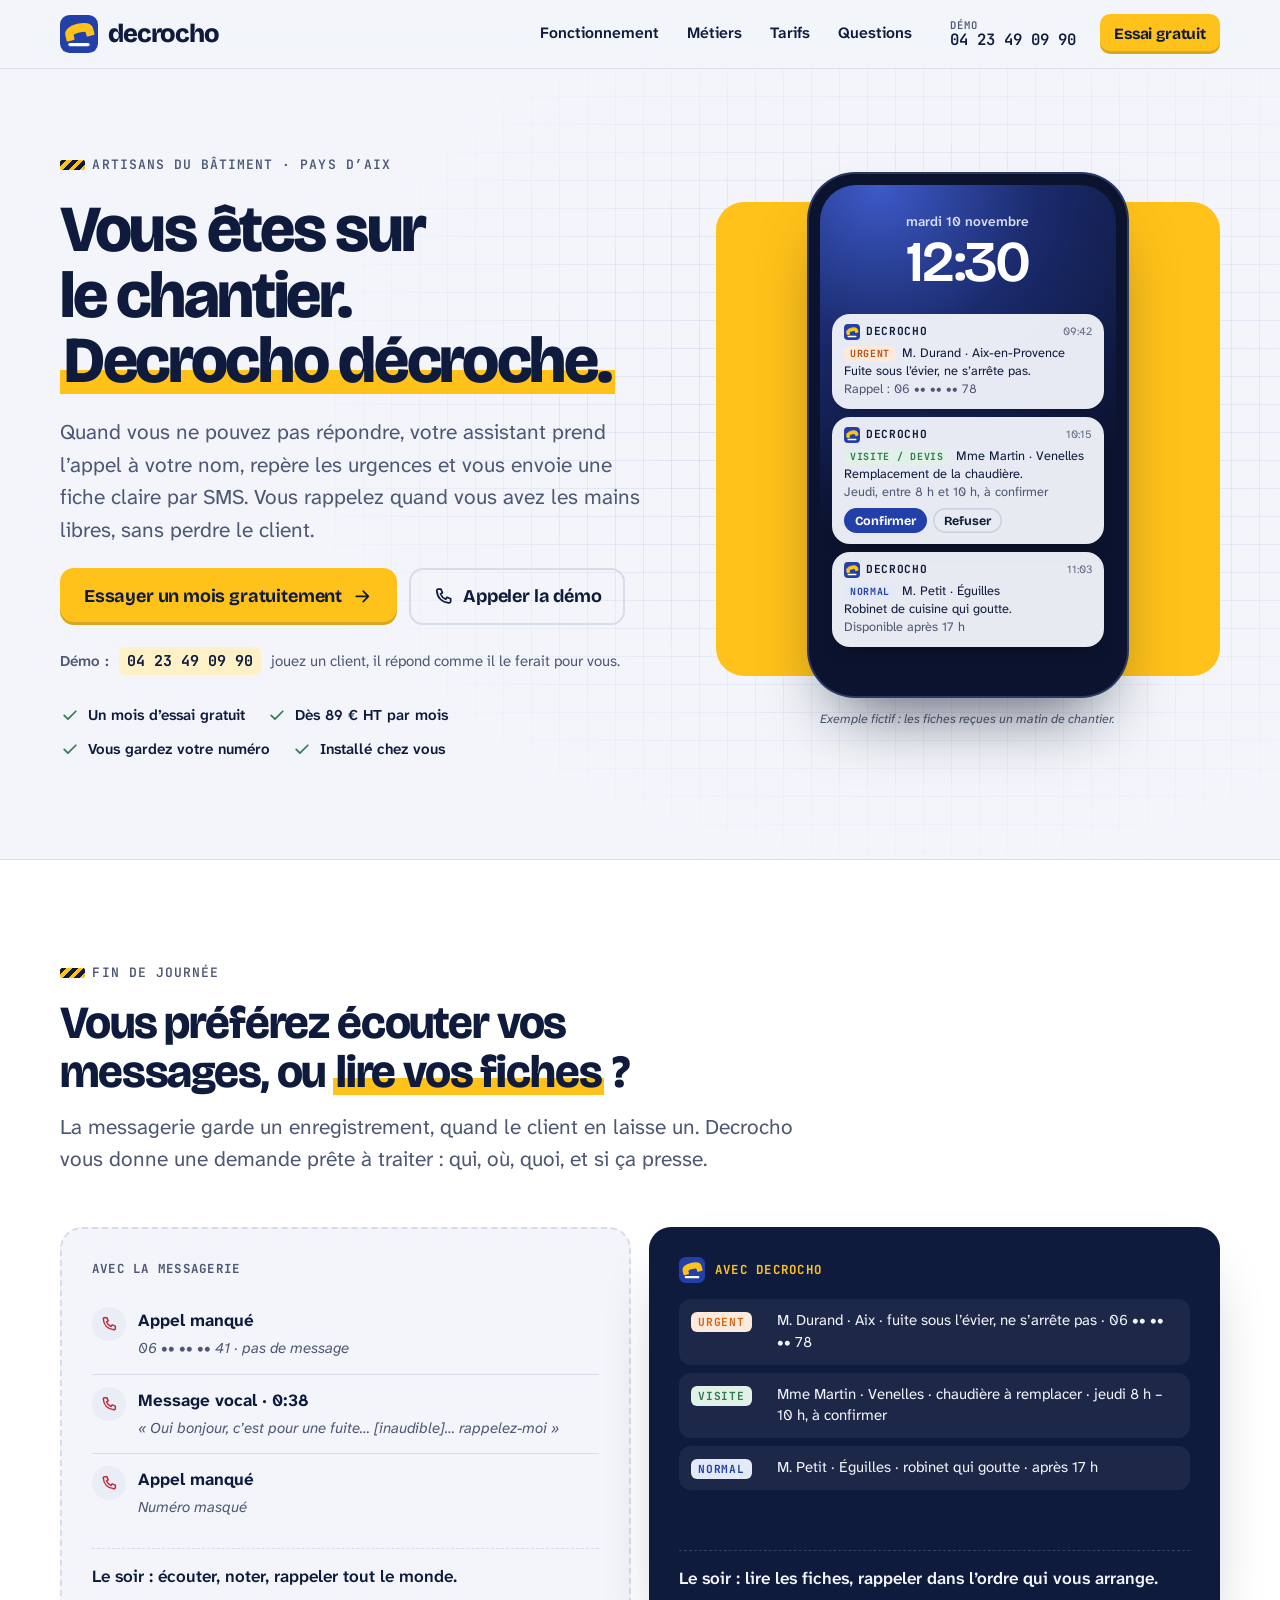
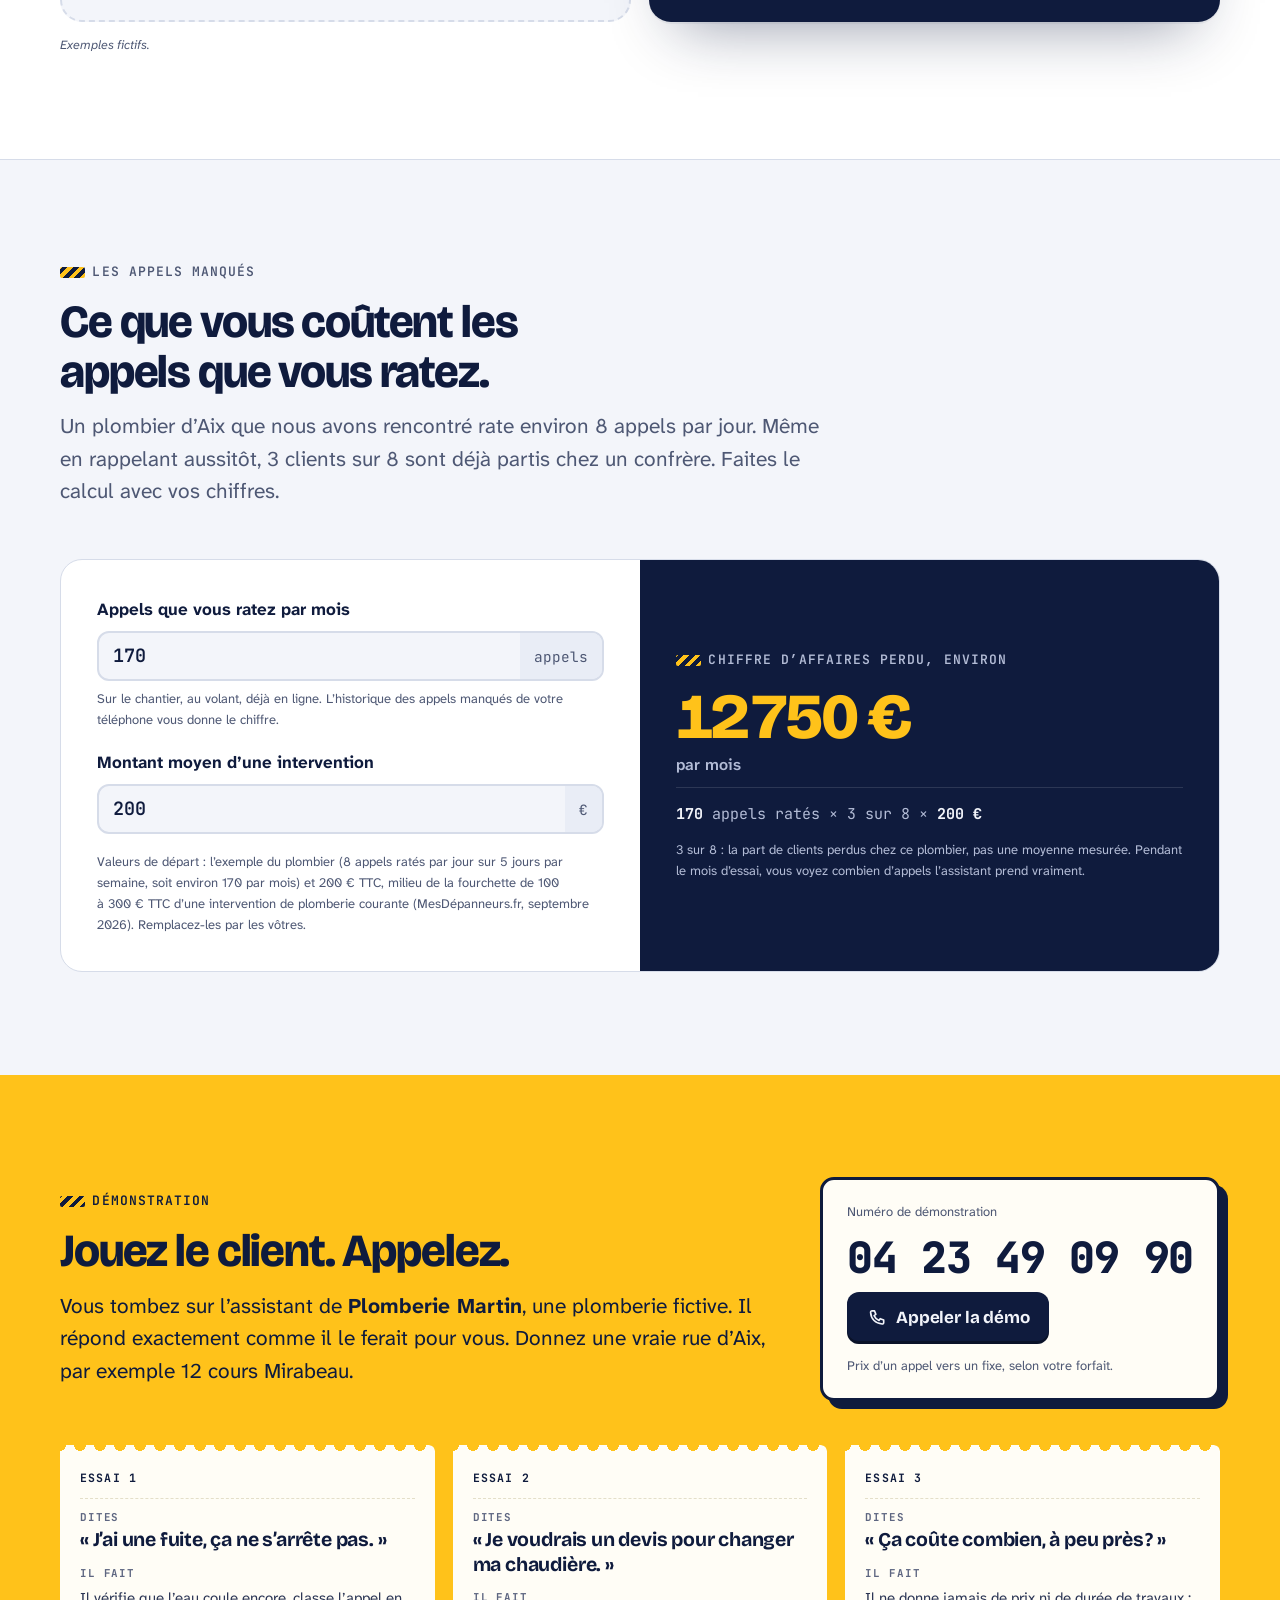
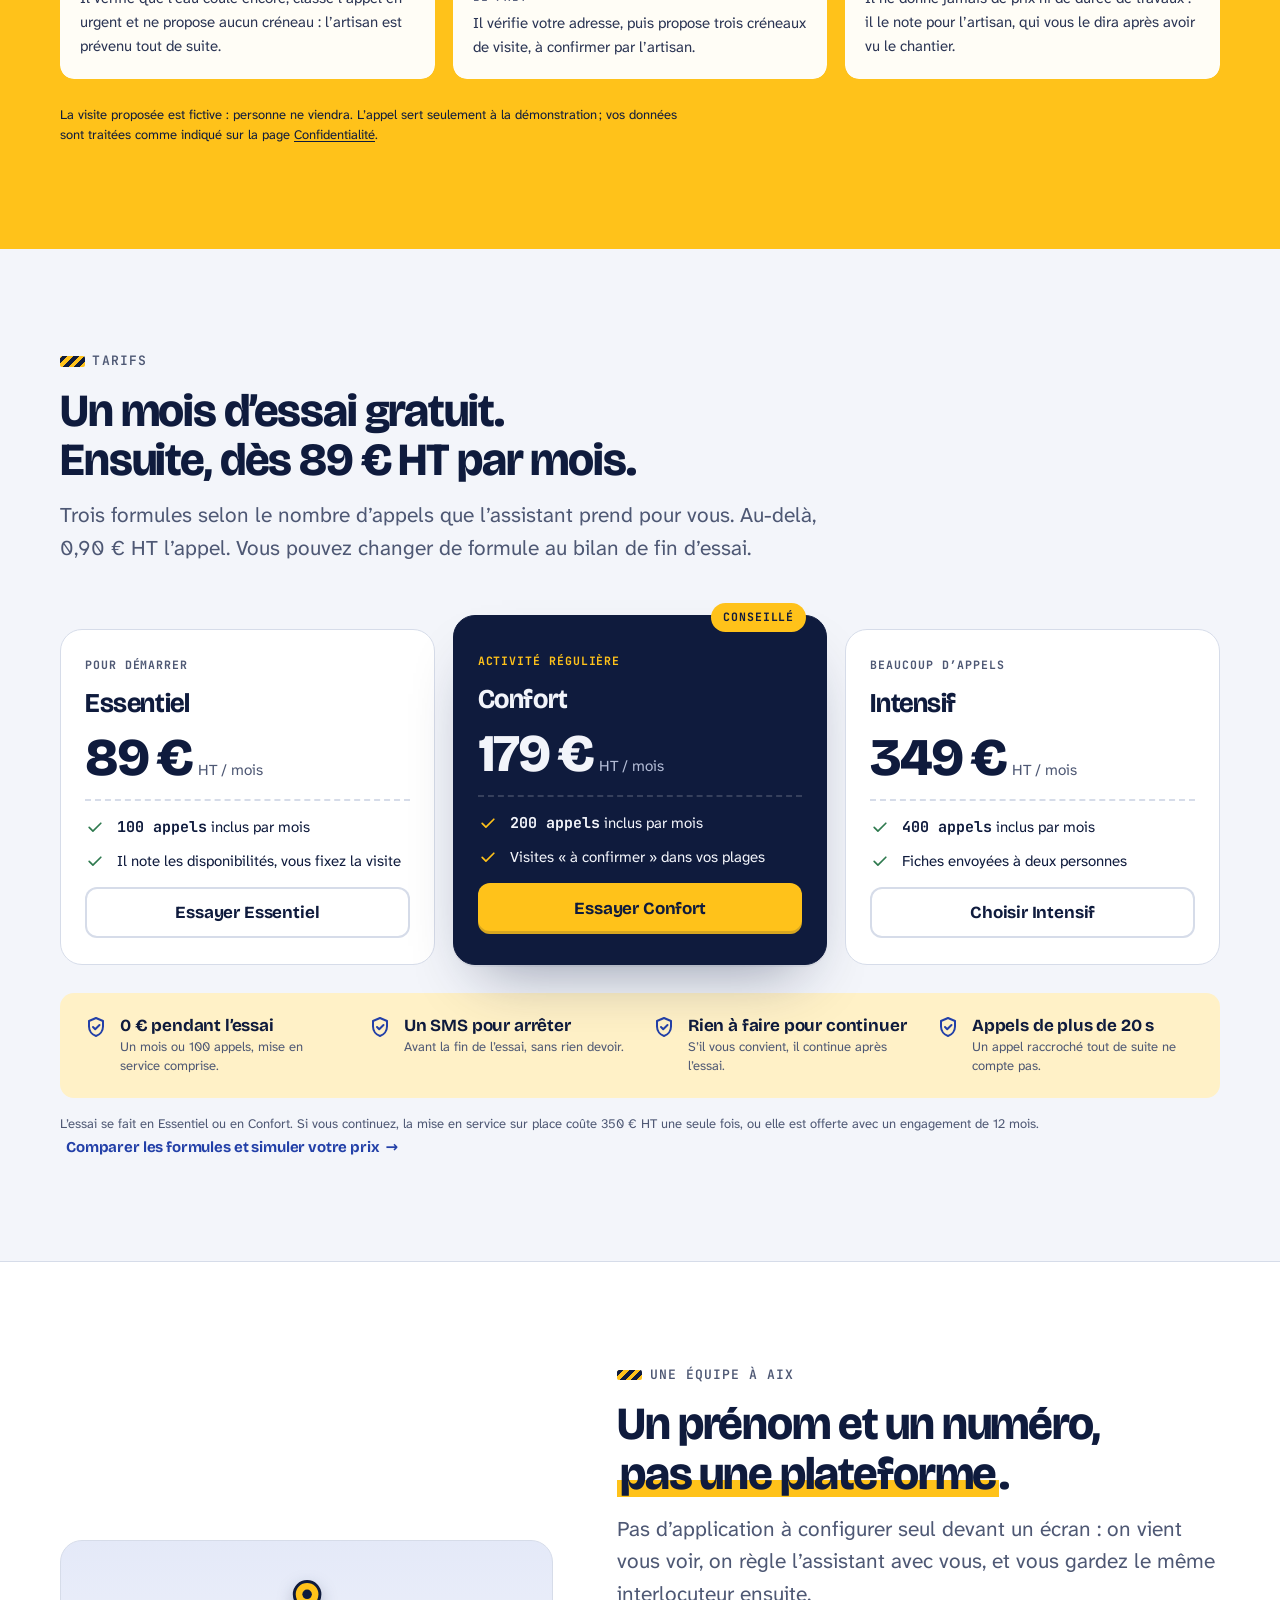
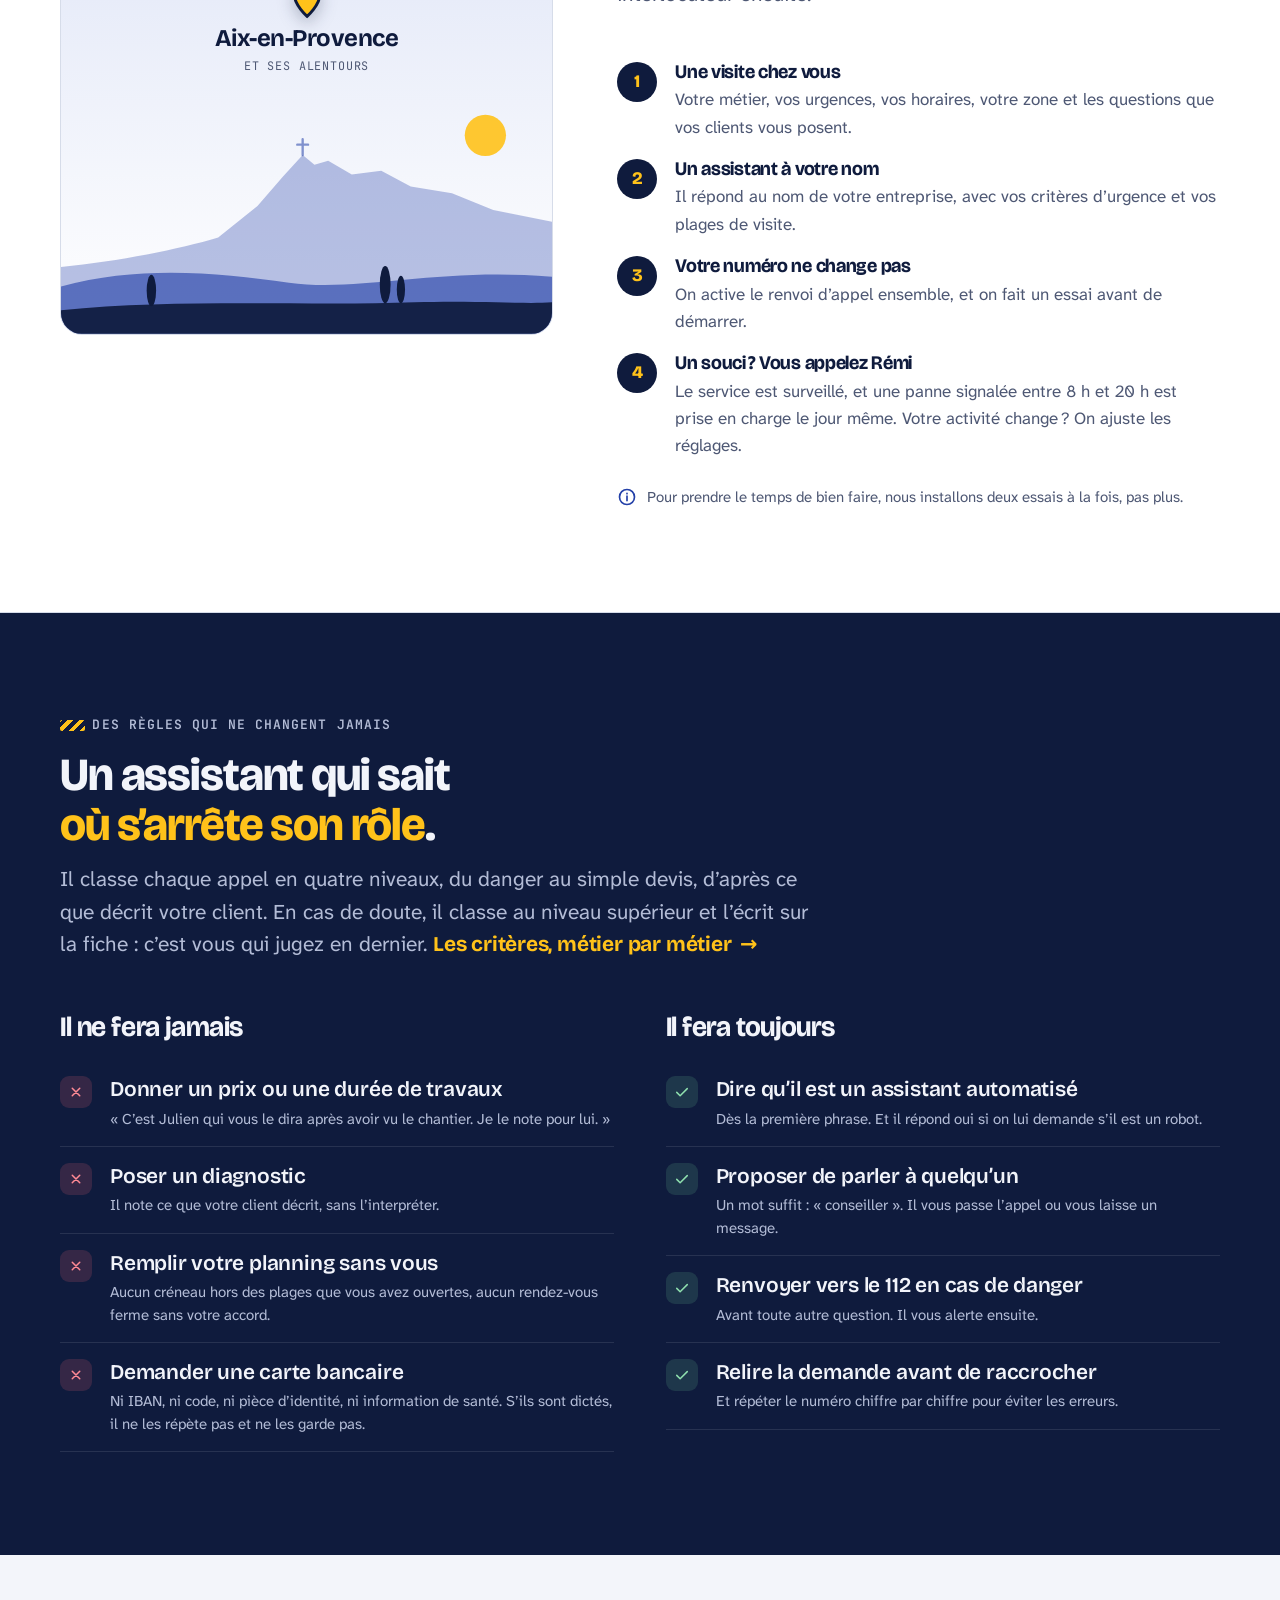
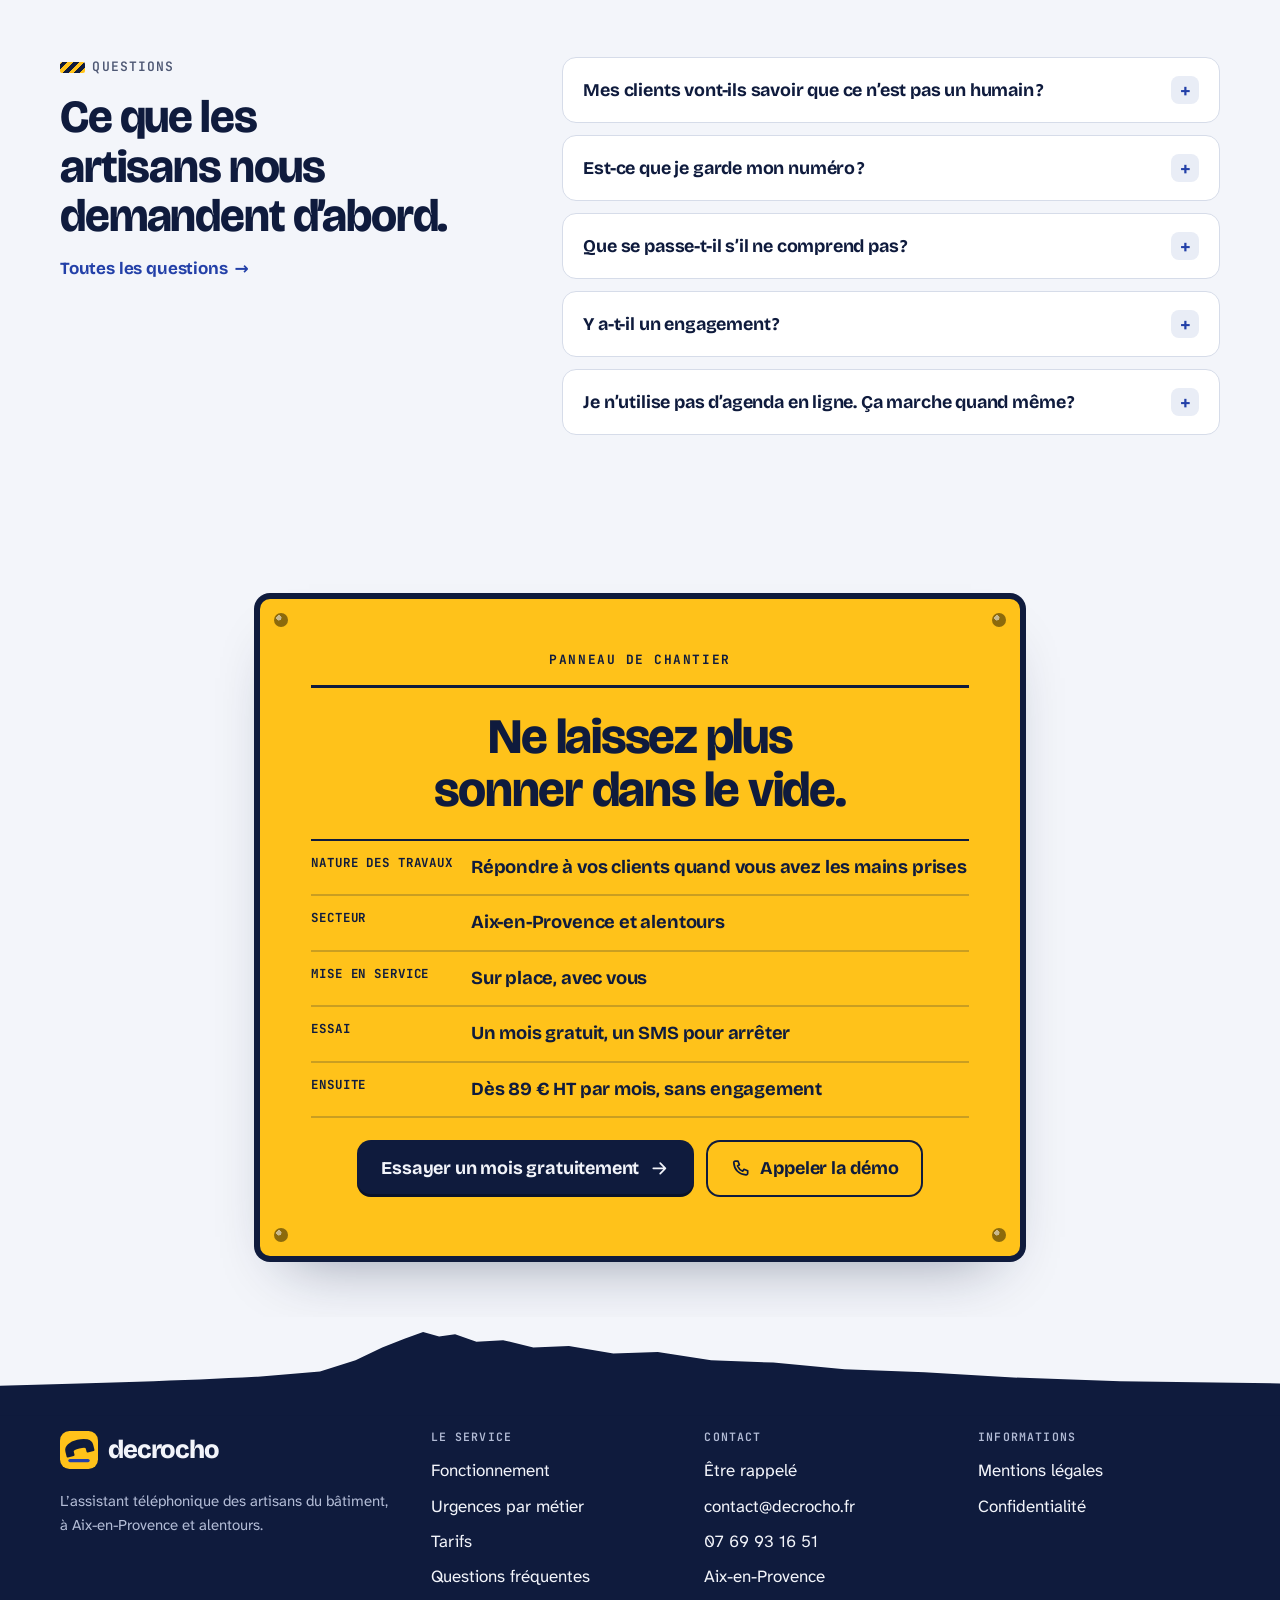
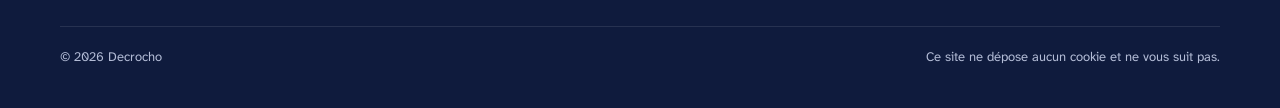
==== commit 48d66a96: "Site : accueil allégé, calculateur simplifié, plus d'ancien style en cache Remarques de Rem après la" ====
--- a/index.html
+++ b/index.html
@@ -26,7 +26,7 @@
 <link rel="manifest" href="site.webmanifest">
 <link rel="preload" href="assets/fonts/bricolage-grotesque.woff2" as="font" type="font/woff2" crossorigin>
 <link rel="preload" href="assets/fonts/atkinson-hyperlegible-next.woff2" as="font" type="font/woff2" crossorigin>
-<link rel="stylesheet" href="assets/css/site.css">
+<link rel="stylesheet" href="assets/css/site.css?v=630c29b50f">
 <script>document.documentElement.classList.add('js')</script>
 <script type="application/ld+json">{"@context": "https://schema.org", "@type": "Organization", "name": "Decrocho", "url": "https://decrocho.fr/", "logo": "https://decrocho.fr/assets/img/icon-512.png", "email": "contact@decrocho.fr", "description": "Assistant téléphonique IA pour les artisans du bâtiment : prise d'appels, tri des urgences, fiche par SMS.", "areaServed": {"@type": "City", "name": "Aix-en-Provence"}, "telephone": "07 69 93 16 51"}</script>
 <script type="application/ld+json">{"@context": "https://schema.org", "@type": "WebSite", "name": "Decrocho", "alternateName": ["decrocho.fr", "Décrocho"], "url": "https://decrocho.fr/", "inLanguage": "fr-FR"}</script>
@@ -35,9 +35,9 @@
 <a class="skip" href="#contenu">Aller au contenu</a>
 <header class="site-header">
   <div class="wrap">
-    <a class="brand" href="index.html" aria-label="Decrocho, retour à l'accueil"><svg viewBox="0 0 64 64" aria-hidden="true" focusable="false"><rect width="64" height="64" rx="16" fill="#2340A8"/><g transform="translate(32 27) rotate(-14) scale(.72)"><path d="M-31 15 L-31 3 C-31 -9 -18 -15 0 -15 C18 -15 31 -9 31 3 L31 15 L17 15 L17 7 C17 3 10 1 0 1 C-10 1 -17 3 -17 7 L-17 15 Z" fill="#FFC21A" stroke="#FFC21A" stroke-width="5" stroke-linejoin="round"/></g><rect x="14" y="47" width="36" height="5.5" rx="2.75" fill="#FFFFFF"/></svg><span>decrocho</span></a>
+    <a class="brand" href="index.html" aria-label="Decrocho, retour à l'accueil"><svg viewBox="0 0 64 64" width="32" height="32" aria-hidden="true" focusable="false"><rect width="64" height="64" rx="16" fill="#2340A8"/><g transform="translate(32 27) rotate(-14) scale(.72)"><path d="M-31 15 L-31 3 C-31 -9 -18 -15 0 -15 C18 -15 31 -9 31 3 L31 15 L17 15 L17 7 C17 3 10 1 0 1 C-10 1 -17 3 -17 7 L-17 15 Z" fill="#FFC21A" stroke="#FFC21A" stroke-width="5" stroke-linejoin="round"/></g><rect x="14" y="47" width="36" height="5.5" rx="2.75" fill="#FFFFFF"/></svg><span>decrocho</span></a>
     <button class="nav-toggle" type="button" aria-expanded="false" aria-controls="menu" aria-label="Ouvrir le menu">
-      <span class="icon-open"><svg viewBox="0 0 24 24" fill="none" stroke="currentColor" stroke-width="2" stroke-linecap="round" stroke-linejoin="round" aria-hidden="true" focusable="false"><path d="M4 7h16M4 12h16M4 17h16"/></svg></span><span class="icon-close"><svg viewBox="0 0 24 24" fill="none" stroke="currentColor" stroke-width="2" stroke-linecap="round" stroke-linejoin="round" aria-hidden="true" focusable="false"><path d="M6 6l12 12M18 6 6 18"/></svg></span>
+      <span class="icon-open"><svg viewBox="0 0 24 24" width="24" height="24" fill="none" stroke="currentColor" stroke-width="2" stroke-linecap="round" stroke-linejoin="round" aria-hidden="true" focusable="false"><path d="M4 7h16M4 12h16M4 17h16"/></svg></span><span class="icon-close"><svg viewBox="0 0 24 24" width="24" height="24" fill="none" stroke="currentColor" stroke-width="2" stroke-linecap="round" stroke-linejoin="round" aria-hidden="true" focusable="false"><path d="M6 6l12 12M18 6 6 18"/></svg></span>
     </button>
     <nav class="nav" id="menu" aria-label="Menu principal">
       <a href="fonctionnement.html">Fonctionnement</a>
@@ -57,15 +57,15 @@
       <h1><span class="line">Vous êtes sur le chantier.</span> <span class="line"><span class="mark">Decrocho décroche.</span></span></h1>
       <p class="lead">Quand vous ne pouvez pas répondre, votre assistant prend l’appel à votre nom, repère les urgences et vous envoie une fiche claire par SMS. Vous rappelez quand vous avez les mains libres, sans perdre le client.</p>
       <div class="btn-row">
-        <a class="btn btn--grand" href="contact.html">Essayer un mois gratuitement<svg viewBox="0 0 24 24" fill="none" stroke="currentColor" stroke-width="2" stroke-linecap="round" stroke-linejoin="round" aria-hidden="true" focusable="false"><path d="M5 12h14M13 6l6 6-6 6"/></svg></a>
-        <a class="btn btn--line btn--grand" href="tel:+33423490990"><svg viewBox="0 0 24 24" fill="none" stroke="currentColor" stroke-width="2" stroke-linecap="round" stroke-linejoin="round" aria-hidden="true" focusable="false"><path d="M6.2 3.5h3l1.7 4.3-2.2 1.5a11.5 11.5 0 0 0 6 6l1.5-2.2 4.3 1.7v3a1.8 1.8 0 0 1-1.9 1.8C10.4 19.1 4.9 13.6 4.4 5.4a1.8 1.8 0 0 1 1.8-1.9z"/></svg>Appeler la démo</a>
+        <a class="btn btn--grand" href="contact.html">Essayer un mois gratuitement<svg viewBox="0 0 24 24" width="24" height="24" fill="none" stroke="currentColor" stroke-width="2" stroke-linecap="round" stroke-linejoin="round" aria-hidden="true" focusable="false"><path d="M5 12h14M13 6l6 6-6 6"/></svg></a>
+        <a class="btn btn--line btn--grand" href="tel:+33423490990"><svg viewBox="0 0 24 24" width="24" height="24" fill="none" stroke="currentColor" stroke-width="2" stroke-linecap="round" stroke-linejoin="round" aria-hidden="true" focusable="false"><path d="M6.2 3.5h3l1.7 4.3-2.2 1.5a11.5 11.5 0 0 0 6 6l1.5-2.2 4.3 1.7v3a1.8 1.8 0 0 1-1.9 1.8C10.4 19.1 4.9 13.6 4.4 5.4a1.8 1.8 0 0 1 1.8-1.9z"/></svg>Appeler la démo</a>
       </div>
       <p class="hero-demo">Démo : <a class="tel-demo" href="tel:+33423490990">04 23 49 09 90</a><span>jouez un client, il répond comme il le ferait pour vous.</span></p>
       <ul class="hero-points">
-        <li><svg viewBox="0 0 24 24" fill="none" stroke="currentColor" stroke-width="2" stroke-linecap="round" stroke-linejoin="round" aria-hidden="true" focusable="false"><path d="m5 12.5 4.5 4.5L19 7.5"/></svg>Un mois d’essai gratuit</li>
-        <li><svg viewBox="0 0 24 24" fill="none" stroke="currentColor" stroke-width="2" stroke-linecap="round" stroke-linejoin="round" aria-hidden="true" focusable="false"><path d="m5 12.5 4.5 4.5L19 7.5"/></svg>Dès 89 € HT par mois</li>
-        <li><svg viewBox="0 0 24 24" fill="none" stroke="currentColor" stroke-width="2" stroke-linecap="round" stroke-linejoin="round" aria-hidden="true" focusable="false"><path d="m5 12.5 4.5 4.5L19 7.5"/></svg>Vous gardez votre numéro</li>
-        <li><svg viewBox="0 0 24 24" fill="none" stroke="currentColor" stroke-width="2" stroke-linecap="round" stroke-linejoin="round" aria-hidden="true" focusable="false"><path d="m5 12.5 4.5 4.5L19 7.5"/></svg>Installé chez vous</li>
+        <li><svg viewBox="0 0 24 24" width="24" height="24" fill="none" stroke="currentColor" stroke-width="2" stroke-linecap="round" stroke-linejoin="round" aria-hidden="true" focusable="false"><path d="m5 12.5 4.5 4.5L19 7.5"/></svg>Un mois d’essai gratuit</li>
+        <li><svg viewBox="0 0 24 24" width="24" height="24" fill="none" stroke="currentColor" stroke-width="2" stroke-linecap="round" stroke-linejoin="round" aria-hidden="true" focusable="false"><path d="m5 12.5 4.5 4.5L19 7.5"/></svg>Dès 89 € HT par mois</li>
+        <li><svg viewBox="0 0 24 24" width="24" height="24" fill="none" stroke="currentColor" stroke-width="2" stroke-linecap="round" stroke-linejoin="round" aria-hidden="true" focusable="false"><path d="m5 12.5 4.5 4.5L19 7.5"/></svg>Vous gardez votre numéro</li>
+        <li><svg viewBox="0 0 24 24" width="24" height="24" fill="none" stroke="currentColor" stroke-width="2" stroke-linecap="round" stroke-linejoin="round" aria-hidden="true" focusable="false"><path d="m5 12.5 4.5 4.5L19 7.5"/></svg>Installé chez vous</li>
       </ul>
     </div>
     <figure class="hero-visuel anime-notifs">
@@ -75,88 +75,51 @@
           <p class="telephone-heure"><small>mardi 10 novembre</small>12:30</p>
           <ul class="notifs">
           <li class="notif notif--urgent">
-            <p class="notif-tete"><span class="notif-app"><svg viewBox="0 0 64 64" aria-hidden="true" focusable="false"><rect width="64" height="64" rx="16" fill="#2340A8"/><g transform="translate(32 27) rotate(-14) scale(.72)"><path d="M-31 15 L-31 3 C-31 -9 -18 -15 0 -15 C18 -15 31 -9 31 3 L31 15 L17 15 L17 7 C17 3 10 1 0 1 C-10 1 -17 3 -17 7 L-17 15 Z" fill="#FFC21A" stroke="#FFC21A" stroke-width="5" stroke-linejoin="round"/></g><rect x="14" y="47" width="36" height="5.5" rx="2.75" fill="#FFFFFF"/></svg>DECROCHO</span><span>09:42</span></p>
+            <p class="notif-tete"><span class="notif-app"><svg viewBox="0 0 64 64" width="32" height="32" aria-hidden="true" focusable="false"><rect width="64" height="64" rx="16" fill="#2340A8"/><g transform="translate(32 27) rotate(-14) scale(.72)"><path d="M-31 15 L-31 3 C-31 -9 -18 -15 0 -15 C18 -15 31 -9 31 3 L31 15 L17 15 L17 7 C17 3 10 1 0 1 C-10 1 -17 3 -17 7 L-17 15 Z" fill="#FFC21A" stroke="#FFC21A" stroke-width="5" stroke-linejoin="round"/></g><rect x="14" y="47" width="36" height="5.5" rx="2.75" fill="#FFFFFF"/></svg>DECROCHO</span><span>09:42</span></p>
             <p class="notif-texte"><b class="niv niv--urgent">Urgent</b> M. Durand · Aix-en-Provence<br>Fuite sous l’évier, ne s’arrête pas.<br><span>Rappel : 06 •• •• •• 78</span></p>
           </li>
           <li class="notif notif--calme">
-            <p class="notif-tete"><span class="notif-app"><svg viewBox="0 0 64 64" aria-hidden="true" focusable="false"><rect width="64" height="64" rx="16" fill="#2340A8"/><g transform="translate(32 27) rotate(-14) scale(.72)"><path d="M-31 15 L-31 3 C-31 -9 -18 -15 0 -15 C18 -15 31 -9 31 3 L31 15 L17 15 L17 7 C17 3 10 1 0 1 C-10 1 -17 3 -17 7 L-17 15 Z" fill="#FFC21A" stroke="#FFC21A" stroke-width="5" stroke-linejoin="round"/></g><rect x="14" y="47" width="36" height="5.5" rx="2.75" fill="#FFFFFF"/></svg>DECROCHO</span><span>10:15</span></p>
+            <p class="notif-tete"><span class="notif-app"><svg viewBox="0 0 64 64" width="32" height="32" aria-hidden="true" focusable="false"><rect width="64" height="64" rx="16" fill="#2340A8"/><g transform="translate(32 27) rotate(-14) scale(.72)"><path d="M-31 15 L-31 3 C-31 -9 -18 -15 0 -15 C18 -15 31 -9 31 3 L31 15 L17 15 L17 7 C17 3 10 1 0 1 C-10 1 -17 3 -17 7 L-17 15 Z" fill="#FFC21A" stroke="#FFC21A" stroke-width="5" stroke-linejoin="round"/></g><rect x="14" y="47" width="36" height="5.5" rx="2.75" fill="#FFFFFF"/></svg>DECROCHO</span><span>10:15</span></p>
             <p class="notif-texte"><b class="niv niv--calme">Visite / devis</b> Mme Martin · Venelles<br>Remplacement de la chaudière.<br><span>Jeudi, entre 8 h et 10 h, à confirmer</span><span class="notif-liens"><span>Confirmer</span><span>Refuser</span></span></p>
           </li>
           <li class="notif notif--normal">
-            <p class="notif-tete"><span class="notif-app"><svg viewBox="0 0 64 64" aria-hidden="true" focusable="false"><rect width="64" height="64" rx="16" fill="#2340A8"/><g transform="translate(32 27) rotate(-14) scale(.72)"><path d="M-31 15 L-31 3 C-31 -9 -18 -15 0 -15 C18 -15 31 -9 31 3 L31 15 L17 15 L17 7 C17 3 10 1 0 1 C-10 1 -17 3 -17 7 L-17 15 Z" fill="#FFC21A" stroke="#FFC21A" stroke-width="5" stroke-linejoin="round"/></g><rect x="14" y="47" width="36" height="5.5" rx="2.75" fill="#FFFFFF"/></svg>DECROCHO</span><span>11:03</span></p>
+            <p class="notif-tete"><span class="notif-app"><svg viewBox="0 0 64 64" width="32" height="32" aria-hidden="true" focusable="false"><rect width="64" height="64" rx="16" fill="#2340A8"/><g transform="translate(32 27) rotate(-14) scale(.72)"><path d="M-31 15 L-31 3 C-31 -9 -18 -15 0 -15 C18 -15 31 -9 31 3 L31 15 L17 15 L17 7 C17 3 10 1 0 1 C-10 1 -17 3 -17 7 L-17 15 Z" fill="#FFC21A" stroke="#FFC21A" stroke-width="5" stroke-linejoin="round"/></g><rect x="14" y="47" width="36" height="5.5" rx="2.75" fill="#FFFFFF"/></svg>DECROCHO</span><span>11:03</span></p>
             <p class="notif-texte"><b class="niv niv--normal">Normal</b> M. Petit · Éguilles<br>Robinet de cuisine qui goutte.<br><span>Disponible après 17 h</span></p>
           </li>
           </ul>
         </div>
       </div>
-      <p class="tampon tampon--hero" aria-hidden="true">3 appels<br>pris</p>
       <figcaption class="scene-note">Exemple fictif : les fiches reçues un matin de chantier.</figcaption>
     </figure>
   </div>
 </section>
 
-<div class="rubalise-cadre" aria-hidden="true"><div class="rubalise">
-  <div class="rubalise-piste"><div class="rubalise-mots"><span>Fuite d’eau</span><span>Plus de courant</span><span>Devis salle de bain</span><span>Chaudière en panne</span><span>Volet bloqué</span><span>Tuiles envolées</span><span>Porte qui ne ferme plus</span><span>Devis toiture</span><span>Disjoncteur qui saute</span><span>Fenêtres à changer</span></div><div class="rubalise-mots"><span>Fuite d’eau</span><span>Plus de courant</span><span>Devis salle de bain</span><span>Chaudière en panne</span><span>Volet bloqué</span><span>Tuiles envolées</span><span>Porte qui ne ferme plus</span><span>Devis toiture</span><span>Disjoncteur qui saute</span><span>Fenêtres à changer</span></div></div>
-</div></div>
-
 <section class="section section--surface" id="avant-apres">
   <div class="wrap">
     <div class="section-head">
       <p class="eyebrow">Fin de journée</p>
       <h2>Vous préférez écouter vos messages, ou <span class="mark">lire vos fiches</span>&nbsp;?</h2>
-      <p class="lead">La messagerie garde un enregistrement. Decrocho vous donne une demande prête à traiter : qui, où, quoi, et si ça presse.</p>
+      <p class="lead">La messagerie garde un enregistrement, quand le client en laisse un. Decrocho vous donne une demande prête à traiter : qui, où, quoi, et si ça presse.</p>
     </div>
     <div class="duel">
       <div class="duel-carte duel-carte--sans">
         <p class="duel-titre">Avec la messagerie</p>
         <ul class="messagerie">
-          <li><span class="messagerie-ico"><svg viewBox="0 0 24 24" fill="none" stroke="currentColor" stroke-width="2" stroke-linecap="round" stroke-linejoin="round" aria-hidden="true" focusable="false"><path d="M6.2 3.5h3l1.7 4.3-2.2 1.5a11.5 11.5 0 0 0 6 6l1.5-2.2 4.3 1.7v3a1.8 1.8 0 0 1-1.9 1.8C10.4 19.1 4.9 13.6 4.4 5.4a1.8 1.8 0 0 1 1.8-1.9z"/></svg></span><div><b>Appel manqué</b><span>06 •• •• •• 41 · pas de message</span></div></li>
-          <li><span class="messagerie-ico"><svg viewBox="0 0 24 24" fill="none" stroke="currentColor" stroke-width="2" stroke-linecap="round" stroke-linejoin="round" aria-hidden="true" focusable="false"><path d="M6.2 3.5h3l1.7 4.3-2.2 1.5a11.5 11.5 0 0 0 6 6l1.5-2.2 4.3 1.7v3a1.8 1.8 0 0 1-1.9 1.8C10.4 19.1 4.9 13.6 4.4 5.4a1.8 1.8 0 0 1 1.8-1.9z"/></svg></span><div><b>Message vocal · 0:38</b><span>« Oui bonjour, c’est pour une fuite… [inaudible]… rappelez-moi »</span></div></li>
-          <li><span class="messagerie-ico"><svg viewBox="0 0 24 24" fill="none" stroke="currentColor" stroke-width="2" stroke-linecap="round" stroke-linejoin="round" aria-hidden="true" focusable="false"><path d="M6.2 3.5h3l1.7 4.3-2.2 1.5a11.5 11.5 0 0 0 6 6l1.5-2.2 4.3 1.7v3a1.8 1.8 0 0 1-1.9 1.8C10.4 19.1 4.9 13.6 4.4 5.4a1.8 1.8 0 0 1 1.8-1.9z"/></svg></span><div><b>Appel manqué</b><span>Numéro masqué</span></div></li>
-          <li><span class="messagerie-ico"><svg viewBox="0 0 24 24" fill="none" stroke="currentColor" stroke-width="2" stroke-linecap="round" stroke-linejoin="round" aria-hidden="true" focusable="false"><path d="M6.2 3.5h3l1.7 4.3-2.2 1.5a11.5 11.5 0 0 0 6 6l1.5-2.2 4.3 1.7v3a1.8 1.8 0 0 1-1.9 1.8C10.4 19.1 4.9 13.6 4.4 5.4a1.8 1.8 0 0 1 1.8-1.9z"/></svg></span><div><b>Message vocal · 1:12</b><span>« … pour un devis, j’habite à côté de… »</span></div></li>
-        </ul>
+          <li><span class="messagerie-ico"><svg viewBox="0 0 24 24" width="24" height="24" fill="none" stroke="currentColor" stroke-width="2" stroke-linecap="round" stroke-linejoin="round" aria-hidden="true" focusable="false"><path d="M6.2 3.5h3l1.7 4.3-2.2 1.5a11.5 11.5 0 0 0 6 6l1.5-2.2 4.3 1.7v3a1.8 1.8 0 0 1-1.9 1.8C10.4 19.1 4.9 13.6 4.4 5.4a1.8 1.8 0 0 1 1.8-1.9z"/></svg></span><div><b>Appel manqué</b><span>06 •• •• •• 41 · pas de message</span></div></li>
+          <li><span class="messagerie-ico"><svg viewBox="0 0 24 24" width="24" height="24" fill="none" stroke="currentColor" stroke-width="2" stroke-linecap="round" stroke-linejoin="round" aria-hidden="true" focusable="false"><path d="M6.2 3.5h3l1.7 4.3-2.2 1.5a11.5 11.5 0 0 0 6 6l1.5-2.2 4.3 1.7v3a1.8 1.8 0 0 1-1.9 1.8C10.4 19.1 4.9 13.6 4.4 5.4a1.8 1.8 0 0 1 1.8-1.9z"/></svg></span><div><b>Message vocal · 0:38</b><span>« Oui bonjour, c’est pour une fuite… [inaudible]… rappelez-moi »</span></div></li>
+          <li><span class="messagerie-ico"><svg viewBox="0 0 24 24" width="24" height="24" fill="none" stroke="currentColor" stroke-width="2" stroke-linecap="round" stroke-linejoin="round" aria-hidden="true" focusable="false"><path d="M6.2 3.5h3l1.7 4.3-2.2 1.5a11.5 11.5 0 0 0 6 6l1.5-2.2 4.3 1.7v3a1.8 1.8 0 0 1-1.9 1.8C10.4 19.1 4.9 13.6 4.4 5.4a1.8 1.8 0 0 1 1.8-1.9z"/></svg></span><div><b>Appel manqué</b><span>Numéro masqué</span></div></li>
+        </ul>
+        <p class="duel-pied">Le soir : écouter, noter, rappeler tout le monde.</p>
       </div>
       <div class="duel-carte duel-carte--avec">
-        <p class="duel-titre"><svg viewBox="0 0 64 64" aria-hidden="true" focusable="false"><rect width="64" height="64" rx="16" fill="#2340A8"/><g transform="translate(32 27) rotate(-14) scale(.72)"><path d="M-31 15 L-31 3 C-31 -9 -18 -15 0 -15 C18 -15 31 -9 31 3 L31 15 L17 15 L17 7 C17 3 10 1 0 1 C-10 1 -17 3 -17 7 L-17 15 Z" fill="#FFC21A" stroke="#FFC21A" stroke-width="5" stroke-linejoin="round"/></g><rect x="14" y="47" width="36" height="5.5" rx="2.75" fill="#FFFFFF"/></svg>Avec Decrocho</p>
+        <p class="duel-titre"><svg viewBox="0 0 64 64" width="32" height="32" aria-hidden="true" focusable="false"><rect width="64" height="64" rx="16" fill="#2340A8"/><g transform="translate(32 27) rotate(-14) scale(.72)"><path d="M-31 15 L-31 3 C-31 -9 -18 -15 0 -15 C18 -15 31 -9 31 3 L31 15 L17 15 L17 7 C17 3 10 1 0 1 C-10 1 -17 3 -17 7 L-17 15 Z" fill="#FFC21A" stroke="#FFC21A" stroke-width="5" stroke-linejoin="round"/></g><rect x="14" y="47" width="36" height="5.5" rx="2.75" fill="#FFFFFF"/></svg>Avec Decrocho</p>
         <ul class="fiches-courtes">
           <li><b class="niv niv--urgent">Urgent</b><span>M. Durand · Aix · fuite sous l’évier, ne s’arrête pas · 06 •• •• •• 78</span></li>
           <li><b class="niv niv--calme">Visite</b><span>Mme Martin · Venelles · chaudière à remplacer · jeudi 8 h – 10 h, à confirmer</span></li>
           <li><b class="niv niv--normal">Normal</b><span>M. Petit · Éguilles · robinet qui goutte · après 17 h</span></li>
-          <li><b class="niv niv--calme">Devis</b><span>Mme Roux · Aix · salle de bain à refaire · rappeler en semaine</span></li>
-        </ul>
-      </div>
-    </div>
-    <div class="versus" role="table" aria-label="La messagerie comparée à Decrocho">
-      <div class="versus-ligne versus-ligne--tete" role="row">
-        <p role="columnheader"><span class="visually-hidden">Situation</span></p>
-        <p role="columnheader">Messagerie</p>
-        <p role="columnheader">Decrocho</p>
-      </div>
-        <div class="versus-ligne" role="row">
-          <p class="versus-critere" role="rowheader">Le client qui ne laisse pas de message</p>
-          <p class="versus-sans" role="cell"><span class="regle-ico regle-ico--non"><svg viewBox="0 0 24 24" fill="none" stroke="currentColor" stroke-width="2" stroke-linecap="round" stroke-linejoin="round" aria-hidden="true" focusable="false"><path d="M7 7l10 10M17 7 7 17"/></svg></span>Un numéro, sans rien d’autre. Il a peut-être déjà appelé un confrère.</p>
-          <p class="versus-avec" role="cell"><span class="regle-ico regle-ico--oui"><svg viewBox="0 0 24 24" fill="none" stroke="currentColor" stroke-width="2" stroke-linecap="round" stroke-linejoin="round" aria-hidden="true" focusable="false"><path d="m5 12.5 4.5 4.5L19 7.5"/></svg></span>L’assistant lui répond et prend sa demande.</p>
-        </div>
-        <div class="versus-ligne" role="row">
-          <p class="versus-critere" role="rowheader">Les urgences</p>
-          <p class="versus-sans" role="cell"><span class="regle-ico regle-ico--non"><svg viewBox="0 0 24 24" fill="none" stroke="currentColor" stroke-width="2" stroke-linecap="round" stroke-linejoin="round" aria-hidden="true" focusable="false"><path d="M7 7l10 10M17 7 7 17"/></svg></span>Mélangées aux autres, au milieu des messages.</p>
-          <p class="versus-avec" role="cell"><span class="regle-ico regle-ico--oui"><svg viewBox="0 0 24 24" fill="none" stroke="currentColor" stroke-width="2" stroke-linecap="round" stroke-linejoin="round" aria-hidden="true" focusable="false"><path d="m5 12.5 4.5 4.5L19 7.5"/></svg></span>Repérées pendant l’appel, envoyées tout de suite par SMS.</p>
-        </div>
-        <div class="versus-ligne" role="row">
-          <p class="versus-critere" role="rowheader">L’adresse</p>
-          <p class="versus-sans" role="cell"><span class="regle-ico regle-ico--non"><svg viewBox="0 0 24 24" fill="none" stroke="currentColor" stroke-width="2" stroke-linecap="round" stroke-linejoin="round" aria-hidden="true" focusable="false"><path d="M7 7l10 10M17 7 7 17"/></svg></span>Mal comprise, à redemander en rappelant.</p>
-          <p class="versus-avec" role="cell"><span class="regle-ico regle-ico--oui"><svg viewBox="0 0 24 24" fill="none" stroke="currentColor" stroke-width="2" stroke-linecap="round" stroke-linejoin="round" aria-hidden="true" focusable="false"><path d="m5 12.5 4.5 4.5L19 7.5"/></svg></span>Vérifiée dans la base officielle pendant l’appel.</p>
-        </div>
-        <div class="versus-ligne" role="row">
-          <p class="versus-critere" role="rowheader">Le rendez-vous</p>
-          <p class="versus-sans" role="cell"><span class="regle-ico regle-ico--non"><svg viewBox="0 0 24 24" fill="none" stroke="currentColor" stroke-width="2" stroke-linecap="round" stroke-linejoin="round" aria-hidden="true" focusable="false"><path d="M7 7l10 10M17 7 7 17"/></svg></span>À caler au téléphone, le soir.</p>
-          <p class="versus-avec" role="cell"><span class="regle-ico regle-ico--oui"><svg viewBox="0 0 24 24" fill="none" stroke="currentColor" stroke-width="2" stroke-linecap="round" stroke-linejoin="round" aria-hidden="true" focusable="false"><path d="m5 12.5 4.5 4.5L19 7.5"/></svg></span>Proposé dans vos plages, vous confirmez d’un clic (Confort et Intensif).</p>
-        </div>
-        <div class="versus-ligne" role="row">
-          <p class="versus-critere" role="rowheader">Votre soirée</p>
-          <p class="versus-sans" role="cell"><span class="regle-ico regle-ico--non"><svg viewBox="0 0 24 24" fill="none" stroke="currentColor" stroke-width="2" stroke-linecap="round" stroke-linejoin="round" aria-hidden="true" focusable="false"><path d="M7 7l10 10M17 7 7 17"/></svg></span>Écouter, noter, rappeler tout le monde.</p>
-          <p class="versus-avec" role="cell"><span class="regle-ico regle-ico--oui"><svg viewBox="0 0 24 24" fill="none" stroke="currentColor" stroke-width="2" stroke-linecap="round" stroke-linejoin="round" aria-hidden="true" focusable="false"><path d="m5 12.5 4.5 4.5L19 7.5"/></svg></span>Lire les fiches et rappeler dans l’ordre qui vous arrange.</p>
-        </div>
+        </ul>
+        <p class="duel-pied">Le soir : lire les fiches, rappeler dans l’ordre qui vous arrange.</p>
+      </div>
     </div>
     <p class="scene-note scene-note--bloc">Exemples fictifs.</p>
   </div>
@@ -164,50 +127,29 @@
 
 <section class="section" id="appels-manques">
   <div class="wrap">
-    <div class="prix-bandeau pertes-bandeau">
-      <div>
-        <p class="eyebrow">Les appels manqués · un plombier d’Aix</p>
-        <p class="chiffre">≈ 13 000 €<small>perdus par mois</small></p>
-        <p class="muted">Un plombier d’Aix que nous avons rencontré manque environ <strong>8 appels par jour</strong>. Même en rappelant aussitôt, <strong>3 clients sur 8</strong> sont déjà partis chez un confrère. À 200 € l’intervention, sur 5 jours par semaine, cela fait environ 13 000 € de chiffre d’affaires perdu chaque mois.</p>
-        <p class="pertes-sources">Chiffres donnés par ce plombier, pas une moyenne mesurée. 200 € TTC : milieu de la fourchette de 100 à 300 € TTC d’une intervention de plomberie courante (MesDépanneurs.fr, septembre 2026). Votre cas est sans doute différent : faites le calcul ci-dessous.</p>
-      </div>
-      <a class="btn btn--accent" href="#calcul-pertes">Calculer pour vous<svg viewBox="0 0 24 24" fill="none" stroke="currentColor" stroke-width="2" stroke-linecap="round" stroke-linejoin="round" aria-hidden="true" focusable="false"><path d="M5 12h14M13 6l6 6-6 6"/></svg></a>
-    </div>
-    <div class="section-head pertes-titre">
-      <h2>Calculez combien vous perdez par mois.</h2>
-      <p class="lead">Mettez vos chiffres à la place de ceux de l’exemple : le calcul se fait tout seul.</p>
-    </div>
-    <div class="calcul" id="calcul-pertes">
+    <div class="section-head">
+      <p class="eyebrow">Les appels manqués</p>
+      <h2>Ce que vous coûtent les appels que vous ratez.</h2>
+      <p class="lead">Un plombier d’Aix que nous avons rencontré rate environ 8 appels par jour. Même en rappelant aussitôt, 3 clients sur 8 sont déjà partis chez un confrère. Faites le calcul avec vos chiffres.</p>
+    </div>
+    <div class="calcul" id="calcul-pertes" data-part="0.375">
       <div class="calcul-form">
         <div class="champ">
-          <label for="manques">Appels que vous ne prenez pas, par jour</label>
-          <div class="saisie"><input id="manques" type="number" inputmode="numeric" min="0" max="200" step="1" value="8"><span>appels</span></div>
-          <p class="aide">Sur le chantier, au volant, déjà en ligne.</p>
-        </div>
-        <div class="champ">
-          <label for="perdus">Parmi eux, clients qui vont voir ailleurs</label>
-          <div class="saisie"><input id="perdus" type="number" inputmode="numeric" min="0" max="200" step="1" value="3"><span>par jour</span></div>
-          <p class="aide">Ceux qui ne décrochent plus ou ont déjà trouvé quelqu’un quand vous rappelez.</p>
+          <label for="manques">Appels que vous ratez par mois</label>
+          <div class="saisie"><input id="manques" type="number" inputmode="numeric" min="0" max="5000" step="1" value="170"><span>appels</span></div>
+          <p class="aide">Sur le chantier, au volant, déjà en ligne. L’historique des appels manqués de votre téléphone vous donne le chiffre.</p>
         </div>
         <div class="champ">
           <label for="montant">Montant moyen d’une intervention</label>
           <div class="saisie"><input id="montant" type="number" inputmode="numeric" min="0" max="100000" step="10" value="200"><span>€</span></div>
         </div>
-        <div class="champ">
-          <label for="jours">Jours travaillés par semaine</label>
-          <div class="saisie"><input id="jours" type="number" inputmode="numeric" min="1" max="7" step="1" value="5"><span>jours</span></div>
-        </div>
-        <p class="calcul-exemple">Les valeurs de départ sont celles de l’exemple, pas des moyennes constatées : remplacez-les par les vôtres.</p>
+        <p class="calcul-exemple">Valeurs de départ : l’exemple du plombier (8 appels ratés par jour sur 5 jours par semaine, soit environ 170 par mois) et 200 € TTC, milieu de la fourchette de 100 à 300 € TTC d’une intervention de plomberie courante (MesDépanneurs.fr, septembre 2026). Remplacez-les par les vôtres.</p>
       </div>
       <div class="calcul-resultat" aria-live="polite">
-        <p class="eyebrow">Ce que vous perdez, environ</p>
-        <p class="calcul-montant" data-pertes-mois>13 000 €</p>
-        <p>par mois, soit <strong data-pertes-an>156 000 €</strong> par an.</p>
-        <ul class="calcul-detail">
-          <li><span>Appels manqués par mois</span><span data-pertes-appels>173</span></li>
-          <li><span>Clients perdus par mois</span><span data-pertes-perdus>65</span></li>
-        </ul>
-        <p class="calcul-note">C’est un ordre de grandeur. Pendant le mois d’essai, vous voyez combien d’appels l’assistant prend vraiment.</p>
+        <p class="eyebrow">Chiffre d’affaires perdu, environ</p>
+        <p class="calcul-montant"><span data-pertes-mois>12 750 €</span><small>par mois</small></p>
+        <p class="calcul-formule"><span data-pertes-appels>170</span> appels ratés × 3 sur 8 × <span data-pertes-montant>200 €</span></p>
+        <p class="calcul-note">3 sur 8 : la part de clients perdus chez ce plombier, pas une moyenne mesurée. Pendant le mois d’essai, vous voyez combien d’appels l’assistant prend vraiment.</p>
       </div>
     </div>
   </div>
@@ -224,7 +166,7 @@
       <div class="demo-numero">
         <small>Numéro de démonstration</small>
         <p class="montant"><a href="tel:+33423490990">04 23 49 09 90</a></p>
-        <a class="btn btn--night" href="tel:+33423490990"><svg viewBox="0 0 24 24" fill="none" stroke="currentColor" stroke-width="2" stroke-linecap="round" stroke-linejoin="round" aria-hidden="true" focusable="false"><path d="M6.2 3.5h3l1.7 4.3-2.2 1.5a11.5 11.5 0 0 0 6 6l1.5-2.2 4.3 1.7v3a1.8 1.8 0 0 1-1.9 1.8C10.4 19.1 4.9 13.6 4.4 5.4a1.8 1.8 0 0 1 1.8-1.9z"/></svg>Appeler la démo</a>
+        <a class="btn btn--night" href="tel:+33423490990"><svg viewBox="0 0 24 24" width="24" height="24" fill="none" stroke="currentColor" stroke-width="2" stroke-linecap="round" stroke-linejoin="round" aria-hidden="true" focusable="false"><path d="M6.2 3.5h3l1.7 4.3-2.2 1.5a11.5 11.5 0 0 0 6 6l1.5-2.2 4.3 1.7v3a1.8 1.8 0 0 1-1.9 1.8C10.4 19.1 4.9 13.6 4.4 5.4a1.8 1.8 0 0 1 1.8-1.9z"/></svg>Appeler la démo</a>
         <small>Prix d’un appel vers un fixe, selon votre forfait.</small>
       </div>
     </div>
@@ -262,18 +204,18 @@
         <h3>Essentiel</h3>
         <p class="ticket-prix">89 €<small>HT / mois</small></p>
         <ul>
-          <li><svg viewBox="0 0 24 24" fill="none" stroke="currentColor" stroke-width="2" stroke-linecap="round" stroke-linejoin="round" aria-hidden="true" focusable="false"><path d="m5 12.5 4.5 4.5L19 7.5"/></svg><span><b>100 appels</b> inclus par mois</span></li>
-          <li><svg viewBox="0 0 24 24" fill="none" stroke="currentColor" stroke-width="2" stroke-linecap="round" stroke-linejoin="round" aria-hidden="true" focusable="false"><path d="m5 12.5 4.5 4.5L19 7.5"/></svg><span>Il note les disponibilités, vous fixez la visite</span></li>
+          <li><svg viewBox="0 0 24 24" width="24" height="24" fill="none" stroke="currentColor" stroke-width="2" stroke-linecap="round" stroke-linejoin="round" aria-hidden="true" focusable="false"><path d="m5 12.5 4.5 4.5L19 7.5"/></svg><span><b>100 appels</b> inclus par mois</span></li>
+          <li><svg viewBox="0 0 24 24" width="24" height="24" fill="none" stroke="currentColor" stroke-width="2" stroke-linecap="round" stroke-linejoin="round" aria-hidden="true" focusable="false"><path d="m5 12.5 4.5 4.5L19 7.5"/></svg><span>Il note les disponibilités, vous fixez la visite</span></li>
         </ul>
         <a class="btn btn--line" href="contact.html?formule=essentiel">Essayer Essentiel</a>
       </article>
       <article class="ticket ticket--accent">
-        <span class="tampon tampon--offre" aria-hidden="true">Conseillé</span><p class="ticket-tag"><span class="visually-hidden">Formule conseillée. </span>Activité régulière</p>
+        <span class="badge-conseil" aria-hidden="true">Conseillé</span><p class="ticket-tag"><span class="visually-hidden">Formule conseillée. </span>Activité régulière</p>
         <h3>Confort</h3>
         <p class="ticket-prix">179 €<small>HT / mois</small></p>
         <ul>
-          <li><svg viewBox="0 0 24 24" fill="none" stroke="currentColor" stroke-width="2" stroke-linecap="round" stroke-linejoin="round" aria-hidden="true" focusable="false"><path d="m5 12.5 4.5 4.5L19 7.5"/></svg><span><b>200 appels</b> inclus par mois</span></li>
-          <li><svg viewBox="0 0 24 24" fill="none" stroke="currentColor" stroke-width="2" stroke-linecap="round" stroke-linejoin="round" aria-hidden="true" focusable="false"><path d="m5 12.5 4.5 4.5L19 7.5"/></svg><span>Visites « à confirmer » dans vos plages</span></li>
+          <li><svg viewBox="0 0 24 24" width="24" height="24" fill="none" stroke="currentColor" stroke-width="2" stroke-linecap="round" stroke-linejoin="round" aria-hidden="true" focusable="false"><path d="m5 12.5 4.5 4.5L19 7.5"/></svg><span><b>200 appels</b> inclus par mois</span></li>
+          <li><svg viewBox="0 0 24 24" width="24" height="24" fill="none" stroke="currentColor" stroke-width="2" stroke-linecap="round" stroke-linejoin="round" aria-hidden="true" focusable="false"><path d="m5 12.5 4.5 4.5L19 7.5"/></svg><span>Visites « à confirmer » dans vos plages</span></li>
         </ul>
         <a class="btn" href="contact.html?formule=confort">Essayer Confort</a>
       </article>
@@ -282,17 +224,17 @@
         <h3>Intensif</h3>
         <p class="ticket-prix">349 €<small>HT / mois</small></p>
         <ul>
-          <li><svg viewBox="0 0 24 24" fill="none" stroke="currentColor" stroke-width="2" stroke-linecap="round" stroke-linejoin="round" aria-hidden="true" focusable="false"><path d="m5 12.5 4.5 4.5L19 7.5"/></svg><span><b>400 appels</b> inclus par mois</span></li>
-          <li><svg viewBox="0 0 24 24" fill="none" stroke="currentColor" stroke-width="2" stroke-linecap="round" stroke-linejoin="round" aria-hidden="true" focusable="false"><path d="m5 12.5 4.5 4.5L19 7.5"/></svg><span>Fiches envoyées à deux personnes</span></li>
+          <li><svg viewBox="0 0 24 24" width="24" height="24" fill="none" stroke="currentColor" stroke-width="2" stroke-linecap="round" stroke-linejoin="round" aria-hidden="true" focusable="false"><path d="m5 12.5 4.5 4.5L19 7.5"/></svg><span><b>400 appels</b> inclus par mois</span></li>
+          <li><svg viewBox="0 0 24 24" width="24" height="24" fill="none" stroke="currentColor" stroke-width="2" stroke-linecap="round" stroke-linejoin="round" aria-hidden="true" focusable="false"><path d="m5 12.5 4.5 4.5L19 7.5"/></svg><span>Fiches envoyées à deux personnes</span></li>
         </ul>
         <a class="btn btn--line" href="contact.html?formule=intensif">Choisir Intensif</a>
       </article>
     </div>
     <ul class="garanties">
-      <li><svg viewBox="0 0 24 24" fill="none" stroke="currentColor" stroke-width="2" stroke-linecap="round" stroke-linejoin="round" aria-hidden="true" focusable="false"><path d="M12 3 5 6v5.5c0 4.4 3 8.2 7 9.5 4-1.3 7-5.1 7-9.5V6l-7-3z"/><path d="m9 12 2.2 2.2L15.5 10"/></svg><div><b>0 € pendant l’essai</b><span>Un mois ou 100 appels, mise en service comprise.</span></div></li>
-      <li><svg viewBox="0 0 24 24" fill="none" stroke="currentColor" stroke-width="2" stroke-linecap="round" stroke-linejoin="round" aria-hidden="true" focusable="false"><path d="M12 3 5 6v5.5c0 4.4 3 8.2 7 9.5 4-1.3 7-5.1 7-9.5V6l-7-3z"/><path d="m9 12 2.2 2.2L15.5 10"/></svg><div><b>Un SMS pour arrêter</b><span>Avant la fin de l’essai, sans rien devoir.</span></div></li>
-      <li><svg viewBox="0 0 24 24" fill="none" stroke="currentColor" stroke-width="2" stroke-linecap="round" stroke-linejoin="round" aria-hidden="true" focusable="false"><path d="M12 3 5 6v5.5c0 4.4 3 8.2 7 9.5 4-1.3 7-5.1 7-9.5V6l-7-3z"/><path d="m9 12 2.2 2.2L15.5 10"/></svg><div><b>Rien à faire pour continuer</b><span>S’il vous convient, il continue après l’essai.</span></div></li>
-      <li><svg viewBox="0 0 24 24" fill="none" stroke="currentColor" stroke-width="2" stroke-linecap="round" stroke-linejoin="round" aria-hidden="true" focusable="false"><path d="M12 3 5 6v5.5c0 4.4 3 8.2 7 9.5 4-1.3 7-5.1 7-9.5V6l-7-3z"/><path d="m9 12 2.2 2.2L15.5 10"/></svg><div><b>Appels de plus de 20 s</b><span>Un appel raccroché tout de suite ne compte pas.</span></div></li>
+      <li><svg viewBox="0 0 24 24" width="24" height="24" fill="none" stroke="currentColor" stroke-width="2" stroke-linecap="round" stroke-linejoin="round" aria-hidden="true" focusable="false"><path d="M12 3 5 6v5.5c0 4.4 3 8.2 7 9.5 4-1.3 7-5.1 7-9.5V6l-7-3z"/><path d="m9 12 2.2 2.2L15.5 10"/></svg><div><b>0 € pendant l’essai</b><span>Un mois ou 100 appels, mise en service comprise.</span></div></li>
+      <li><svg viewBox="0 0 24 24" width="24" height="24" fill="none" stroke="currentColor" stroke-width="2" stroke-linecap="round" stroke-linejoin="round" aria-hidden="true" focusable="false"><path d="M12 3 5 6v5.5c0 4.4 3 8.2 7 9.5 4-1.3 7-5.1 7-9.5V6l-7-3z"/><path d="m9 12 2.2 2.2L15.5 10"/></svg><div><b>Un SMS pour arrêter</b><span>Avant la fin de l’essai, sans rien devoir.</span></div></li>
+      <li><svg viewBox="0 0 24 24" width="24" height="24" fill="none" stroke="currentColor" stroke-width="2" stroke-linecap="round" stroke-linejoin="round" aria-hidden="true" focusable="false"><path d="M12 3 5 6v5.5c0 4.4 3 8.2 7 9.5 4-1.3 7-5.1 7-9.5V6l-7-3z"/><path d="m9 12 2.2 2.2L15.5 10"/></svg><div><b>Rien à faire pour continuer</b><span>S’il vous convient, il continue après l’essai.</span></div></li>
+      <li><svg viewBox="0 0 24 24" width="24" height="24" fill="none" stroke="currentColor" stroke-width="2" stroke-linecap="round" stroke-linejoin="round" aria-hidden="true" focusable="false"><path d="M12 3 5 6v5.5c0 4.4 3 8.2 7 9.5 4-1.3 7-5.1 7-9.5V6l-7-3z"/><path d="m9 12 2.2 2.2L15.5 10"/></svg><div><b>Appels de plus de 20 s</b><span>Un appel raccroché tout de suite ne compte pas.</span></div></li>
     </ul>
     <p class="offres-note">L’essai se fait en Essentiel ou en Confort. Si vous continuez, la mise en service sur place coûte 350 € HT une seule fois, ou elle est offerte avec un engagement de 12 mois. <a class="link-arrow" href="tarifs.html">Comparer les formules et simuler votre prix</a></p>
   </div>
@@ -301,7 +243,7 @@
 <section class="section section--surface">
   <div class="wrap local">
     <div class="local-visuel" aria-hidden="true">
-      <svg viewBox="0 60 500 240" aria-hidden="true" focusable="false">
+      <svg viewBox="0 60 500 240" width="500" height="240" aria-hidden="true" focusable="false">
         <circle class="f-signal" cx="432" cy="98" r="21" opacity=".9"/>
         <path class="f-accent" opacity=".32" d="M0 232C60 226 120 214 160 202L200 170L226 140L246 118L258 128L272 124L296 138L326 134L356 150L398 157L440 174L500 186V300H0Z"/>
         <path class="s-accent" opacity=".55" fill="none" stroke-width="2.4" stroke-linecap="round" d="M246 118V102M240.5 107.5H251.5"/>
@@ -311,11 +253,7 @@
         <ellipse class="f-night" cx="346" cy="255" rx="4.2" ry="14"/>
         <ellipse class="f-night" cx="92" cy="256" rx="4.8" ry="16"/>
       </svg>
-      <div class="carte-visite">
-        <p class="carte-visite-marque"><svg viewBox="0 0 64 64" aria-hidden="true" focusable="false"><rect width="64" height="64" rx="16" fill="#2340A8"/><g transform="translate(32 27) rotate(-14) scale(.72)"><path d="M-31 15 L-31 3 C-31 -9 -18 -15 0 -15 C18 -15 31 -9 31 3 L31 15 L17 15 L17 7 C17 3 10 1 0 1 C-10 1 -17 3 -17 7 L-17 15 Z" fill="#FFC21A" stroke="#FFC21A" stroke-width="5" stroke-linejoin="round"/></g><rect x="14" y="47" width="36" height="5.5" rx="2.75" fill="#FFFFFF"/></svg><span>decrocho</span></p>
-        <p class="carte-visite-nom">Rémi Moisenier<small>Fondateur</small></p>
-        <p class="carte-visite-coord">07 69 93 16 51<br>contact@decrocho.fr<br>Aix-en-Provence</p>
-      </div>
+      <div class="local-pin"><svg viewBox="0 0 24 24" width="44" height="44" aria-hidden="true" focusable="false"><path class="f-signal s-night" stroke-width="1.6" d="M12 22s-7-6.1-7-12a7 7 0 0 1 14 0c0 5.9-7 12-7 12z"/><circle class="f-night" cx="12" cy="10" r="2.6"/></svg><b>Aix-en-Provence</b><span>et ses alentours</span></div>
     </div>
     <div>
       <div class="section-head">
@@ -329,46 +267,8 @@
         <li><div><h3>Votre numéro ne change pas</h3><p>On active le renvoi d’appel ensemble, et on fait un essai avant de démarrer.</p></div></li>
         <li><div><h3>Un souci ? Vous appelez Rémi</h3><p>Le service est surveillé, et une panne signalée entre 8 h et 20 h est prise en charge le jour même. Votre activité change ? On ajuste les réglages.</p></div></li>
       </ol>
-      <p class="note-places"><svg viewBox="0 0 24 24" fill="none" stroke="currentColor" stroke-width="2" stroke-linecap="round" stroke-linejoin="round" aria-hidden="true" focusable="false"><circle cx="12" cy="12" r="9"/><path d="M12 11v5.5M12 7.6v.4"/></svg><span>Pour prendre le temps de bien faire, nous installons deux essais à la fois, pas plus.</span></p>
-    </div>
-  </div>
-</section>
-
-<section class="section">
-  <div class="wrap">
-    <div class="section-head">
-      <p class="eyebrow">Le tri des urgences</p>
-      <h2>Quatre niveaux, classés sur des faits.</h2>
-      <p class="lead">L’assistant classe chaque appel d’après ce que décrit votre client, jamais sur une impression. Les délais de rappel, c’est vous qui les fixez.</p>
-    </div>
-    <div class="urgences">
-      <article class="urgence urgence--danger">
-        <span class="urgence-niveau">Danger</span>
-        <h3>Gaz, fumée, blessé</h3>
-        <p>Odeur de gaz, début d’incendie, personne électrocutée, structure qui menace de s’effondrer.</p>
-        <p class="ensuite"><b>L’assistant</b>« Raccrochez, mettez-vous en sécurité et appelez le 112. » Puis il vous alerte.</p>
-      </article>
-      <article class="urgence urgence--urgent">
-        <span class="urgence-niveau">Urgent</span>
-        <h3>Ça ne peut pas attendre</h3>
-        <p>Fuite qui ne s’arrête pas, plus de courant du tout, plus de chauffage en hiver, porte d’entrée qui ne ferme plus.</p>
-        <p class="ensuite"><b>L’assistant</b>Vous passe l’appel si vous l’avez accepté, sinon vous envoie un SMS immédiat. Aucun créneau proposé.</p>
-      </article>
-      <article class="urgence urgence--normal">
-        <span class="urgence-niveau">Normal</span>
-        <h3>Une panne qui peut attendre</h3>
-        <p>Robinet qui goutte, prise en panne, volet bloqué, radiateur froid hors grand froid.</p>
-        <p class="ensuite"><b>L’assistant</b>Prend la demande complète. Vous rappelez dans le délai que vous avez fixé.</p>
-      </article>
-      <article class="urgence urgence--calme">
-        <span class="urgence-niveau">Non urgent</span>
-        <h3>Un projet, un devis</h3>
-        <p>Rénovation, remplacement prévu, question générale, suivi d’un chantier.</p>
-        <p class="ensuite"><b>L’assistant</b>Propose une visite dans vos plages, à confirmer par vous (formules Confort et Intensif). Sinon, il note les disponibilités.</p>
-      </article>
-    </div>
-    <p class="note-doute"><svg viewBox="0 0 24 24" fill="none" stroke="currentColor" stroke-width="2" stroke-linecap="round" stroke-linejoin="round" aria-hidden="true" focusable="false"><circle cx="12" cy="12" r="9"/><path d="M12 11v5.5M12 7.6v.4"/></svg><span>En cas de doute, l’assistant classe au niveau supérieur et l’écrit sur la fiche : « urgence non confirmée ». C’est vous qui jugez en dernier.</span></p>
-    <p class="suite-lien"><a class="link-arrow" href="metiers.html">Les critères, métier par métier</a> <a class="link-arrow" href="fonctionnement.html">Le parcours d’un appel, étape par étape</a></p>
+      <p class="note-places"><svg viewBox="0 0 24 24" width="24" height="24" fill="none" stroke="currentColor" stroke-width="2" stroke-linecap="round" stroke-linejoin="round" aria-hidden="true" focusable="false"><circle cx="12" cy="12" r="9"/><path d="M12 11v5.5M12 7.6v.4"/></svg><span>Pour prendre le temps de bien faire, nous installons deux essais à la fois, pas plus.</span></p>
+    </div>
   </div>
 </section>
 
@@ -377,24 +277,25 @@
     <div class="section-head">
       <p class="eyebrow">Des règles qui ne changent jamais</p>
       <h2>Un assistant qui sait <span class="mark">où s’arrête son rôle</span>.</h2>
+      <p class="lead">Il classe chaque appel en quatre niveaux, du danger au simple devis, d’après ce que décrit votre client. En cas de doute, il classe au niveau supérieur et l’écrit sur la fiche : c’est vous qui jugez en dernier. <a class="link-arrow" href="metiers.html">Les critères, métier par métier</a></p>
     </div>
     <div class="regles">
       <div>
         <h3>Il ne fera jamais</h3>
         <ul class="regle-liste">
-          <li><span class="regle-ico regle-ico--non"><svg viewBox="0 0 24 24" fill="none" stroke="currentColor" stroke-width="2" stroke-linecap="round" stroke-linejoin="round" aria-hidden="true" focusable="false"><path d="M7 7l10 10M17 7 7 17"/></svg></span><div>Donner un prix ou une durée de travaux<span>« C’est Julien qui vous le dira après avoir vu le chantier. Je le note pour lui. »</span></div></li>
-          <li><span class="regle-ico regle-ico--non"><svg viewBox="0 0 24 24" fill="none" stroke="currentColor" stroke-width="2" stroke-linecap="round" stroke-linejoin="round" aria-hidden="true" focusable="false"><path d="M7 7l10 10M17 7 7 17"/></svg></span><div>Poser un diagnostic<span>Il note ce que votre client décrit, sans l’interpréter.</span></div></li>
-          <li><span class="regle-ico regle-ico--non"><svg viewBox="0 0 24 24" fill="none" stroke="currentColor" stroke-width="2" stroke-linecap="round" stroke-linejoin="round" aria-hidden="true" focusable="false"><path d="M7 7l10 10M17 7 7 17"/></svg></span><div>Remplir votre planning sans vous<span>Aucun créneau hors des plages que vous avez ouvertes, aucun rendez-vous ferme sans votre accord.</span></div></li>
-          <li><span class="regle-ico regle-ico--non"><svg viewBox="0 0 24 24" fill="none" stroke="currentColor" stroke-width="2" stroke-linecap="round" stroke-linejoin="round" aria-hidden="true" focusable="false"><path d="M7 7l10 10M17 7 7 17"/></svg></span><div>Demander une carte bancaire<span>Ni IBAN, ni code, ni pièce d’identité, ni information de santé. S’ils sont dictés, il ne les répète pas et ne les garde pas.</span></div></li>
+          <li><span class="regle-ico regle-ico--non"><svg viewBox="0 0 24 24" width="24" height="24" fill="none" stroke="currentColor" stroke-width="2" stroke-linecap="round" stroke-linejoin="round" aria-hidden="true" focusable="false"><path d="M7 7l10 10M17 7 7 17"/></svg></span><div>Donner un prix ou une durée de travaux<span>« C’est Julien qui vous le dira après avoir vu le chantier. Je le note pour lui. »</span></div></li>
+          <li><span class="regle-ico regle-ico--non"><svg viewBox="0 0 24 24" width="24" height="24" fill="none" stroke="currentColor" stroke-width="2" stroke-linecap="round" stroke-linejoin="round" aria-hidden="true" focusable="false"><path d="M7 7l10 10M17 7 7 17"/></svg></span><div>Poser un diagnostic<span>Il note ce que votre client décrit, sans l’interpréter.</span></div></li>
+          <li><span class="regle-ico regle-ico--non"><svg viewBox="0 0 24 24" width="24" height="24" fill="none" stroke="currentColor" stroke-width="2" stroke-linecap="round" stroke-linejoin="round" aria-hidden="true" focusable="false"><path d="M7 7l10 10M17 7 7 17"/></svg></span><div>Remplir votre planning sans vous<span>Aucun créneau hors des plages que vous avez ouvertes, aucun rendez-vous ferme sans votre accord.</span></div></li>
+          <li><span class="regle-ico regle-ico--non"><svg viewBox="0 0 24 24" width="24" height="24" fill="none" stroke="currentColor" stroke-width="2" stroke-linecap="round" stroke-linejoin="round" aria-hidden="true" focusable="false"><path d="M7 7l10 10M17 7 7 17"/></svg></span><div>Demander une carte bancaire<span>Ni IBAN, ni code, ni pièce d’identité, ni information de santé. S’ils sont dictés, il ne les répète pas et ne les garde pas.</span></div></li>
         </ul>
       </div>
       <div>
         <h3>Il fera toujours</h3>
         <ul class="regle-liste">
-          <li><span class="regle-ico regle-ico--oui"><svg viewBox="0 0 24 24" fill="none" stroke="currentColor" stroke-width="2" stroke-linecap="round" stroke-linejoin="round" aria-hidden="true" focusable="false"><path d="m5 12.5 4.5 4.5L19 7.5"/></svg></span><div>Dire qu’il est un assistant automatisé<span>Dès la première phrase. Et il répond oui si on lui demande s’il est un robot.</span></div></li>
-          <li><span class="regle-ico regle-ico--oui"><svg viewBox="0 0 24 24" fill="none" stroke="currentColor" stroke-width="2" stroke-linecap="round" stroke-linejoin="round" aria-hidden="true" focusable="false"><path d="m5 12.5 4.5 4.5L19 7.5"/></svg></span><div>Proposer de parler à quelqu’un<span>Un mot suffit : « conseiller ». Il vous passe l’appel ou vous laisse un message.</span></div></li>
-          <li><span class="regle-ico regle-ico--oui"><svg viewBox="0 0 24 24" fill="none" stroke="currentColor" stroke-width="2" stroke-linecap="round" stroke-linejoin="round" aria-hidden="true" focusable="false"><path d="m5 12.5 4.5 4.5L19 7.5"/></svg></span><div>Renvoyer vers le 112 en cas de danger<span>Avant toute autre question. Il vous alerte ensuite.</span></div></li>
-          <li><span class="regle-ico regle-ico--oui"><svg viewBox="0 0 24 24" fill="none" stroke="currentColor" stroke-width="2" stroke-linecap="round" stroke-linejoin="round" aria-hidden="true" focusable="false"><path d="m5 12.5 4.5 4.5L19 7.5"/></svg></span><div>Relire la demande avant de raccrocher<span>Et répéter le numéro chiffre par chiffre pour éviter les erreurs.</span></div></li>
+          <li><span class="regle-ico regle-ico--oui"><svg viewBox="0 0 24 24" width="24" height="24" fill="none" stroke="currentColor" stroke-width="2" stroke-linecap="round" stroke-linejoin="round" aria-hidden="true" focusable="false"><path d="m5 12.5 4.5 4.5L19 7.5"/></svg></span><div>Dire qu’il est un assistant automatisé<span>Dès la première phrase. Et il répond oui si on lui demande s’il est un robot.</span></div></li>
+          <li><span class="regle-ico regle-ico--oui"><svg viewBox="0 0 24 24" width="24" height="24" fill="none" stroke="currentColor" stroke-width="2" stroke-linecap="round" stroke-linejoin="round" aria-hidden="true" focusable="false"><path d="m5 12.5 4.5 4.5L19 7.5"/></svg></span><div>Proposer de parler à quelqu’un<span>Un mot suffit : « conseiller ». Il vous passe l’appel ou vous laisse un message.</span></div></li>
+          <li><span class="regle-ico regle-ico--oui"><svg viewBox="0 0 24 24" width="24" height="24" fill="none" stroke="currentColor" stroke-width="2" stroke-linecap="round" stroke-linejoin="round" aria-hidden="true" focusable="false"><path d="m5 12.5 4.5 4.5L19 7.5"/></svg></span><div>Renvoyer vers le 112 en cas de danger<span>Avant toute autre question. Il vous alerte ensuite.</span></div></li>
+          <li><span class="regle-ico regle-ico--oui"><svg viewBox="0 0 24 24" width="24" height="24" fill="none" stroke="currentColor" stroke-width="2" stroke-linecap="round" stroke-linejoin="round" aria-hidden="true" focusable="false"><path d="m5 12.5 4.5 4.5L19 7.5"/></svg></span><div>Relire la demande avant de raccrocher<span>Et répéter le numéro chiffre par chiffre pour éviter les erreurs.</span></div></li>
         </ul>
       </div>
     </div>
@@ -430,7 +331,7 @@
         <dt>Essai</dt><dd>Un mois gratuit, un SMS pour arrêter</dd>
         <dt>Ensuite</dt><dd>Dès 89 € HT par mois, sans engagement</dd>
       </dl>
-      <div class="btn-row"><a class="btn btn--night btn--grand" href="contact.html">Essayer un mois gratuitement<svg viewBox="0 0 24 24" fill="none" stroke="currentColor" stroke-width="2" stroke-linecap="round" stroke-linejoin="round" aria-hidden="true" focusable="false"><path d="M5 12h14M13 6l6 6-6 6"/></svg></a><a class="btn btn--line-night btn--grand" href="tel:+33423490990"><svg viewBox="0 0 24 24" fill="none" stroke="currentColor" stroke-width="2" stroke-linecap="round" stroke-linejoin="round" aria-hidden="true" focusable="false"><path d="M6.2 3.5h3l1.7 4.3-2.2 1.5a11.5 11.5 0 0 0 6 6l1.5-2.2 4.3 1.7v3a1.8 1.8 0 0 1-1.9 1.8C10.4 19.1 4.9 13.6 4.4 5.4a1.8 1.8 0 0 1 1.8-1.9z"/></svg>Appeler la démo</a></div>
+      <div class="btn-row"><a class="btn btn--night btn--grand" href="contact.html">Essayer un mois gratuitement<svg viewBox="0 0 24 24" width="24" height="24" fill="none" stroke="currentColor" stroke-width="2" stroke-linecap="round" stroke-linejoin="round" aria-hidden="true" focusable="false"><path d="M5 12h14M13 6l6 6-6 6"/></svg></a><a class="btn btn--line-night btn--grand" href="tel:+33423490990"><svg viewBox="0 0 24 24" width="24" height="24" fill="none" stroke="currentColor" stroke-width="2" stroke-linecap="round" stroke-linejoin="round" aria-hidden="true" focusable="false"><path d="M6.2 3.5h3l1.7 4.3-2.2 1.5a11.5 11.5 0 0 0 6 6l1.5-2.2 4.3 1.7v3a1.8 1.8 0 0 1-1.9 1.8C10.4 19.1 4.9 13.6 4.4 5.4a1.8 1.8 0 0 1 1.8-1.9z"/></svg>Appeler la démo</a></div>
       <div class="vis-bas" aria-hidden="true"><i></i><i></i></div>
     </div>
   </div>
@@ -441,7 +342,7 @@
   <div class="wrap">
     <div class="footer-grid">
       <div>
-        <a class="brand" href="index.html" aria-label="Decrocho, retour à l'accueil"><svg viewBox="0 0 64 64" aria-hidden="true" focusable="false"><rect width="64" height="64" rx="16" fill="#FFC21A"/><g transform="translate(32 27) rotate(-14) scale(.72)"><path d="M-31 15 L-31 3 C-31 -9 -18 -15 0 -15 C18 -15 31 -9 31 3 L31 15 L17 15 L17 7 C17 3 10 1 0 1 C-10 1 -17 3 -17 7 L-17 15 Z" fill="#0F1B3D" stroke="#0F1B3D" stroke-width="5" stroke-linejoin="round"/></g><rect x="14" y="47" width="36" height="5.5" rx="2.75" fill="#2340A8"/></svg><span>decrocho</span></a>
+        <a class="brand" href="index.html" aria-label="Decrocho, retour à l'accueil"><svg viewBox="0 0 64 64" width="32" height="32" aria-hidden="true" focusable="false"><rect width="64" height="64" rx="16" fill="#FFC21A"/><g transform="translate(32 27) rotate(-14) scale(.72)"><path d="M-31 15 L-31 3 C-31 -9 -18 -15 0 -15 C18 -15 31 -9 31 3 L31 15 L17 15 L17 7 C17 3 10 1 0 1 C-10 1 -17 3 -17 7 L-17 15 Z" fill="#0F1B3D" stroke="#0F1B3D" stroke-width="5" stroke-linejoin="round"/></g><rect x="14" y="47" width="36" height="5.5" rx="2.75" fill="#2340A8"/></svg><span>decrocho</span></a>
         <p>L’assistant téléphonique des artisans du bâtiment, à Aix-en-Provence et alentours.</p>
       </div>
       <div>
@@ -477,9 +378,9 @@
   </div>
 </footer>
 <div class="barre-mobile">
-  <a class="btn btn--line" href="tel:+33423490990"><svg viewBox="0 0 24 24" fill="none" stroke="currentColor" stroke-width="2" stroke-linecap="round" stroke-linejoin="round" aria-hidden="true" focusable="false"><path d="M6.2 3.5h3l1.7 4.3-2.2 1.5a11.5 11.5 0 0 0 6 6l1.5-2.2 4.3 1.7v3a1.8 1.8 0 0 1-1.9 1.8C10.4 19.1 4.9 13.6 4.4 5.4a1.8 1.8 0 0 1 1.8-1.9z"/></svg>Appeler la démo</a>
+  <a class="btn btn--line" href="tel:+33423490990"><svg viewBox="0 0 24 24" width="24" height="24" fill="none" stroke="currentColor" stroke-width="2" stroke-linecap="round" stroke-linejoin="round" aria-hidden="true" focusable="false"><path d="M6.2 3.5h3l1.7 4.3-2.2 1.5a11.5 11.5 0 0 0 6 6l1.5-2.2 4.3 1.7v3a1.8 1.8 0 0 1-1.9 1.8C10.4 19.1 4.9 13.6 4.4 5.4a1.8 1.8 0 0 1 1.8-1.9z"/></svg>Appeler la démo</a>
   <a class="btn" href="contact.html">Essai gratuit</a>
 </div>
-<script src="assets/js/site.js" defer></script>
+<script src="assets/js/site.js?v=b1c0ad10cf" defer></script>
 </body>
 </html>
--- a/assets/css/site.css
+++ b/assets/css/site.css
@@ -301,6 +301,7 @@
 }
 .link-arrow::after { content: "→"; transition: transform .15s ease; }
 .link-arrow:hover::after { transform: translateX(3px); }
+.section--night .link-arrow { color: var(--signal); }
 
 /* ---------- En-tête ---------- */
 .site-header {
@@ -550,14 +551,16 @@
   background: linear-gradient(180deg, var(--accent-soft), var(--surface));
   border: 1px solid var(--line);
   aspect-ratio: 5 / 4; max-width: 100%;
-}
-.local-visuel svg { position: absolute; inset: auto 0 0 0; width: 100%; height: auto; }
+  container-type: inline-size;
+}
+.local-visuel > svg { position: absolute; inset: auto 0 0 0; width: 100%; height: auto; }
 .local-pin {
-  position: absolute; left: 50%; top: 12%; transform: translateX(-50%);
-  display: grid; justify-items: center; gap: 6px; text-align: center;
-}
-.local-pin b { font-family: var(--f-display); font-size: clamp(1.15rem, 1rem + .8vw, 1.5rem); letter-spacing: -.02em; white-space: nowrap; line-height: 1.2; }
-.local-pin span { font-family: var(--f-mono); font-size: .74rem; letter-spacing: .07em; text-transform: uppercase; color: var(--muted); }
+  position: absolute; left: 50%; top: 9%; transform: translateX(-50%);
+  display: grid; justify-items: center; gap: 4px; text-align: center;
+}
+/* tailles liées à la largeur du cadre (cqw) : le repère reste au-dessus de la croix, même dans un petit cadre */
+.local-pin b { font-family: var(--f-display); font-size: 1.15rem; font-size: clamp(1rem, 5cqw, 1.5rem); letter-spacing: -.02em; white-space: nowrap; line-height: 1.2; }
+.local-pin span { font-family: var(--f-mono); font-size: .7rem; font-size: clamp(.62rem, 2.4cqw, .74rem); letter-spacing: .07em; text-transform: uppercase; color: var(--muted); }
 .etapes-locales { list-style: none; display: grid; gap: 18px; counter-reset: loc; }
 .etapes-locales li { counter-increment: loc; display: grid; grid-template-columns: 44px minmax(0, 1fr); gap: 14px; align-items: start; }
 .etapes-locales li::before {
@@ -799,10 +802,9 @@
 @media (max-width: 820px) { .calcul { grid-template-columns: minmax(0, 1fr); } }
 
 .calcul-note { font-size: var(--t-xs); }
-.pertes-bandeau .chiffre small { margin-left: .35em; }
-.pertes-bandeau > div { display: grid; gap: 12px; }
-.pertes-sources { font-size: var(--t-xs); color: var(--muted); max-width: 80ch; }
-.pertes-titre { margin-top: clamp(40px, 5vw, 64px); }
+.calcul-montant small { display: block; margin-top: 8px; font-family: var(--f-text); font-size: 1rem; font-weight: 600; letter-spacing: 0; color: var(--on-night-muted); }
+.calcul-formule { font-family: var(--f-mono); font-size: var(--t-s); padding-top: 14px; border-top: 1px solid rgba(255, 255, 255, .12); font-variant-numeric: tabular-nums; }
+.calcul-resultat .calcul-formule span { color: var(--on-night); font-weight: 700; }
 
 /* Démo et accueil */
 .hero-demo { display: flex; align-items: center; gap: 8px; font-weight: 600; color: var(--muted); }
@@ -955,7 +957,7 @@
 .sms-liens span + span { background: transparent; color: var(--text); box-shadow: inset 0 0 0 2px var(--line); }
 
 /* Repère sur la carte */
-.local-pin svg { width: 44px; height: 44px; position: static; filter: drop-shadow(0 6px 8px rgba(15, 27, 61, .25)); }
+.local-pin svg { width: 36px; height: 36px; width: clamp(28px, 10cqw, 44px); height: clamp(28px, 10cqw, 44px); position: static; filter: drop-shadow(0 6px 8px rgba(15, 27, 61, .25)); }
 
 /* Petites étiquettes */
 .badge {
@@ -993,7 +995,9 @@
 
 /* =====================================================================
    Accueil v2 (07/11/2026) : « le chantier ». Moins de cartes à icônes,
-   plus d'objets du métier : écran de l'artisan, rubalise, bons, panneau.
+   plus d'objets du métier : écran de l'artisan, bons, panneau.
+   v3 (même jour, remarques de Rem) : moins d'éléments à la fois, rien de penché,
+   une seule bande jaune (la démo) avant le panneau final.
    ===================================================================== */
 
 /* Boutons */
@@ -1018,22 +1022,10 @@
 .hero-points li { color: var(--text); }
 
 .hero-visuel { position: relative; min-width: 0; display: grid; justify-items: center; padding: 28px 0 40px; }
-.hero-plaque {
-  position: absolute; inset: 0 2% 9% 10%; border-radius: 12px;
-  background:
-    repeating-linear-gradient(-45deg, var(--night) 0 14px, var(--signal) 14px 28px) bottom / 100% 26px no-repeat,
-    var(--signal);
-  box-shadow: 0 0 0 5px var(--night), var(--shadow-lift);
-}
-.hero-plaque span {
-  position: absolute; left: 20px; top: 16px; max-width: 40%;
-  font-family: var(--f-mono); font-weight: 700; font-size: .72rem; letter-spacing: .1em; text-transform: uppercase;
-  color: var(--on-signal); line-height: 1.4;
-}
+.hero-plaque { position: absolute; inset: 9% 0 15% 0; border-radius: 28px; background: var(--signal); }
 .telephone {
   position: relative; width: min(318px, 86%); padding: 11px; border-radius: 46px;
   background: #0B132E; box-shadow: 0 0 0 2px #2A3866, 0 40px 70px -30px rgba(10, 16, 38, .7);
-  transform: rotate(3deg); margin-left: 12%;
 }
 .telephone-ecran {
   border-radius: 36px; padding: 30px 12px 22px; min-height: 500px;
@@ -1066,43 +1058,17 @@
 .anime-notifs .notif:nth-child(2) { animation-delay: 1.3s; }
 .anime-notifs .notif:nth-child(3) { animation-delay: 2.1s; }
 @keyframes notif { from { opacity: 0; transform: translateY(-14px) scale(.96); } }
-.tampon--hero {
-  right: auto; left: 0; top: auto; bottom: 20%; z-index: 2; text-align: center; line-height: 1.05;
-  font-size: 1.25rem; padding: 6px 12px; animation-delay: 2.8s;
-  mix-blend-mode: normal; opacity: 1; background: var(--signal); color: #A8410A;
-}
-.hero-visuel .scene-note { right: 2%; bottom: 0; }
+.hero-visuel .scene-note { position: static; margin-top: 14px; text-align: center; }
 @media (max-width: 900px) {
   .hero-visuel { max-width: 460px; width: 100%; margin-inline: auto; }
 }
 @media (max-width: 480px) {
-  .telephone { margin-left: 8%; }
   .telephone-ecran { min-height: 0; }
-  .hero-plaque span { max-width: 34%; font-size: .64rem; }
-  .tampon--hero { font-size: 1rem; left: auto; right: 0; top: 6px; bottom: auto; }
-  .hero-plaque { bottom: 96px; }
-  .hero-visuel .scene-note { position: static; margin-top: 18px; text-align: center; }
-}
-
-/* Rubalise qui défile sous le héros */
-.rubalise-cadre { overflow: hidden; padding-block: 16px; margin-block: -16px; position: relative; z-index: 1; }
-.rubalise {
-  width: calc(100% + 40px); margin: 0 -20px; padding-block: 9px;
-  background: repeating-linear-gradient(-45deg, var(--signal) 0 16px, var(--night) 16px 32px);
-  transform: rotate(-1.2deg); position: relative; z-index: 1;
-}
-.rubalise-piste { display: flex; overflow: hidden; background: var(--night); }
-.rubalise-mots { flex: none; display: flex; animation: defile 48s linear infinite; }
-.rubalise-mots span {
-  padding: 13px 0; font-family: var(--f-mono); font-weight: 700; font-size: .9rem; letter-spacing: .1em; text-transform: uppercase;
-  color: var(--signal); white-space: nowrap;
-}
-.rubalise-mots span::after { content: "✱"; margin-inline: 22px; color: #fff; opacity: .55; }
-@keyframes defile { to { transform: translateX(-100%); } }
+}
 
 /* Avant / après */
 .duel { display: grid; grid-template-columns: repeat(2, minmax(0, 1fr)); gap: 18px; }
-.duel-carte { border-radius: var(--r-l); padding: clamp(20px, 2.6vw, 30px); display: grid; gap: 16px; align-content: start; min-width: 0; }
+.duel-carte { border-radius: var(--r-l); padding: clamp(20px, 2.6vw, 30px); display: flex; flex-direction: column; gap: 16px; min-width: 0; }
 .duel-titre {
   display: flex; align-items: center; gap: 10px;
   font-family: var(--f-mono); font-weight: 700; font-size: .78rem; letter-spacing: .1em; text-transform: uppercase;
@@ -1124,38 +1090,24 @@
   padding: 11px 12px; border-radius: 12px; background: rgba(255, 255, 255, .06); font-size: var(--t-s); line-height: 1.45;
 }
 .fiches-courtes .niv { justify-self: start; margin-top: 2px; }
+.duel-pied { margin-top: auto; padding-top: 14px; border-top: 1px dashed var(--line); font-weight: 600; color: var(--text); }
+.duel-carte--avec .duel-pied { border-top-color: rgba(255, 255, 255, .16); color: var(--on-night); }
 @media (max-width: 860px) { .duel { grid-template-columns: minmax(0, 1fr); } }
 
-.versus { margin-top: clamp(28px, 4vw, 44px); border-top: 2px solid var(--text); }
-.versus-ligne { display: grid; grid-template-columns: minmax(0, .9fr) minmax(0, 1fr) minmax(0, 1.2fr); gap: 20px; padding: 16px 0; border-bottom: 1px solid var(--line); align-items: start; }
-.versus-ligne--tete { padding: 12px 0; font-family: var(--f-mono); font-size: .74rem; font-weight: 700; letter-spacing: .08em; text-transform: uppercase; color: var(--muted); }
-.versus-ligne--tete p:last-child { color: var(--accent); }
-.versus-critere { font-family: var(--f-display); font-weight: 700; font-size: 1.12rem; letter-spacing: -.01em; line-height: 1.3; }
-.versus-sans, .versus-avec { display: grid; grid-template-columns: 26px minmax(0, 1fr); gap: 10px; font-size: var(--t-s); }
-.versus-sans { color: var(--muted); }
-.versus-avec { font-weight: 600; }
-.versus .regle-ico { width: 24px; height: 24px; border-radius: 7px; }
-.versus .regle-ico svg { width: 15px; height: 15px; }
-.versus .regle-ico--non { background: var(--danger-soft); color: var(--danger); }
-.versus .regle-ico--oui { background: var(--calme-soft); color: var(--calme); }
-@media (max-width: 760px) {
-  .versus-ligne { grid-template-columns: minmax(0, 1fr); gap: 8px; }
-  .versus-ligne--tete { display: none; }
-}
 .scene-note--bloc { position: static; display: block; margin-top: 14px; }
 
 /* Démo : bande jaune, numéro sur une plaque */
 .demo-zone { background: var(--signal); color: var(--on-signal); }
 .demo-zone h2, .demo-zone .lead, .demo-zone .eyebrow, .demo-zone .lead strong { color: var(--on-signal); }
 .demo-zone .eyebrow::before { background: repeating-linear-gradient(-45deg, var(--on-signal) 0 4px, transparent 4px 8px); }
-.demo-tete { display: grid; grid-template-columns: minmax(0, 1.25fr) minmax(0, .75fr); gap: clamp(24px, 4vw, 56px); align-items: center; margin-bottom: clamp(28px, 4vw, 44px); }
+.demo-tete { display: grid; grid-template-columns: minmax(0, 1fr) auto; gap: clamp(24px, 4vw, 56px); align-items: center; margin-bottom: clamp(28px, 4vw, 44px); }
 .demo-tete .section-head { margin-bottom: 0; }
 .demo-zone .demo-numero {
   background: #FFFDF6; color: #0F1B3D; padding: 22px 24px; border-radius: 14px;
   border: 3px solid #0F1B3D; box-shadow: 8px 8px 0 #0F1B3D;
 }
 .demo-zone .demo-numero small { color: #4E5874; font-size: var(--t-xs); }
-.demo-zone .demo-numero .montant { font-family: var(--f-mono); font-weight: 800; font-size: clamp(2rem, 1.5rem + 2vw, 2.9rem); letter-spacing: -.02em; line-height: 1.05; }
+.demo-zone .demo-numero .montant { font-family: var(--f-mono); font-weight: 800; font-size: clamp(1.6rem, 1rem + 2.6vw, 2.7rem); letter-spacing: -.02em; line-height: 1.05; }
 .demo-zone .demo-numero .montant a { color: #0F1B3D; text-decoration: none; }
 .demo-zone .btn--night { --btn-bg: #0F1B3D; --btn-fg: #F2F4FA; }
 .scenarios { list-style: none; display: grid; grid-template-columns: repeat(3, minmax(0, 1fr)); gap: 18px; }
@@ -1165,9 +1117,6 @@
   -webkit-mask: radial-gradient(circle 6px at 10px 0, transparent 98%, #000) -10px 0 / 20px 100% repeat-x;
   mask: radial-gradient(circle 6px at 10px 0, transparent 98%, #000) -10px 0 / 20px 100% repeat-x;
 }
-.scenario:nth-child(1) { transform: rotate(-1deg); }
-.scenario:nth-child(2) { transform: rotate(.6deg); }
-.scenario:nth-child(3) { transform: rotate(-.4deg); }
 .scenario small { display: block; font-family: var(--f-mono); font-size: .68rem; font-weight: 700; letter-spacing: .08em; text-transform: uppercase; color: #5E6681; margin-bottom: 4px; }
 .scenario-num { font-family: var(--f-mono); font-weight: 700; font-size: .72rem; letter-spacing: .1em; text-transform: uppercase; padding-bottom: 10px; border-bottom: 1.5px dashed #E4DFC9; }
 .scenario-dire { font-family: var(--f-display); font-weight: 700; font-size: 1.22rem; letter-spacing: -.01em; line-height: 1.25; }
@@ -1197,10 +1146,10 @@
 .ticket--accent .ticket-prix small { color: var(--on-night-muted); }
 .ticket--accent ul { border-top-color: rgba(255, 255, 255, .16); }
 .ticket--accent li svg { color: var(--signal); }
-.tampon--offre {
-  right: 18px; top: -16px; font-size: 1rem; padding: 3px 12px;
-  color: var(--on-signal); background: var(--signal); border-color: var(--night); mix-blend-mode: normal; opacity: 1;
-  transform: rotate(4deg); animation: none;
+.badge-conseil {
+  position: absolute; right: 20px; top: -13px; z-index: 1;
+  font-family: var(--f-mono); font-weight: 700; font-size: .72rem; letter-spacing: .08em; text-transform: uppercase;
+  padding: 5px 12px; border-radius: 999px; background: var(--signal); color: var(--on-signal);
 }
 @media (max-width: 960px) { .tickets { grid-template-columns: minmax(0, 1fr); align-items: stretch; } .ticket--accent { order: -1; } }
 
@@ -1211,23 +1160,12 @@
 .garanties li { display: grid; grid-template-columns: 26px minmax(0, 1fr); gap: 10px; align-items: start; }
 .garanties svg { width: 24px; height: 24px; color: var(--accent); }
 .garanties b { display: block; font-family: var(--f-display); font-weight: 700; letter-spacing: -.01em; line-height: 1.25; }
-.garanties span { font-size: var(--t-xs); color: var(--muted); }
+.garanties span { display: block; margin-top: 2px; font-size: var(--t-xs); line-height: 1.45; color: var(--muted); }
 @media (max-width: 960px) { .garanties { grid-template-columns: repeat(2, minmax(0, 1fr)); } }
 @media (max-width: 520px) { .garanties { grid-template-columns: minmax(0, 1fr); } }
 .offres-note .link-arrow { margin-left: 6px; font-size: var(--t-s); }
 
-/* Carte de visite et équipe locale */
-.carte-visite {
-  position: absolute; left: 50%; top: 9%; width: min(300px, 70%); aspect-ratio: 85 / 55;
-  transform: translateX(-50%) rotate(-4deg);
-  background: #fff; color: #0F1B3D; border-radius: 6px; padding: 14px 16px;
-  box-shadow: 0 22px 40px -20px rgba(15, 27, 61, .55); display: grid; align-content: space-between;
-}
-.carte-visite-marque { display: flex; align-items: center; gap: 7px; font-family: var(--f-display); font-weight: 800; font-size: 1.05rem; letter-spacing: -.04em; }
-.local-visuel .carte-visite svg { position: static; width: 24px; height: 24px; inset: auto; }
-.carte-visite-nom { font-family: var(--f-display); font-weight: 700; font-size: 1.15rem; letter-spacing: -.02em; line-height: 1.1; }
-.carte-visite-nom small { display: block; font-family: var(--f-mono); font-size: .62rem; font-weight: 600; letter-spacing: .1em; text-transform: uppercase; color: #4E5874; margin-top: 3px; }
-.carte-visite-coord { font-family: var(--f-mono); font-size: .66rem; line-height: 1.5; color: #2B3554; }
+/* Équipe locale (suite) */
 .note-places { display: flex; gap: 10px; align-items: flex-start; margin-top: 26px; font-size: var(--t-s); color: var(--muted); }
 .note-places svg { width: 20px; height: 20px; flex: none; margin-top: 2px; color: var(--accent); }
 
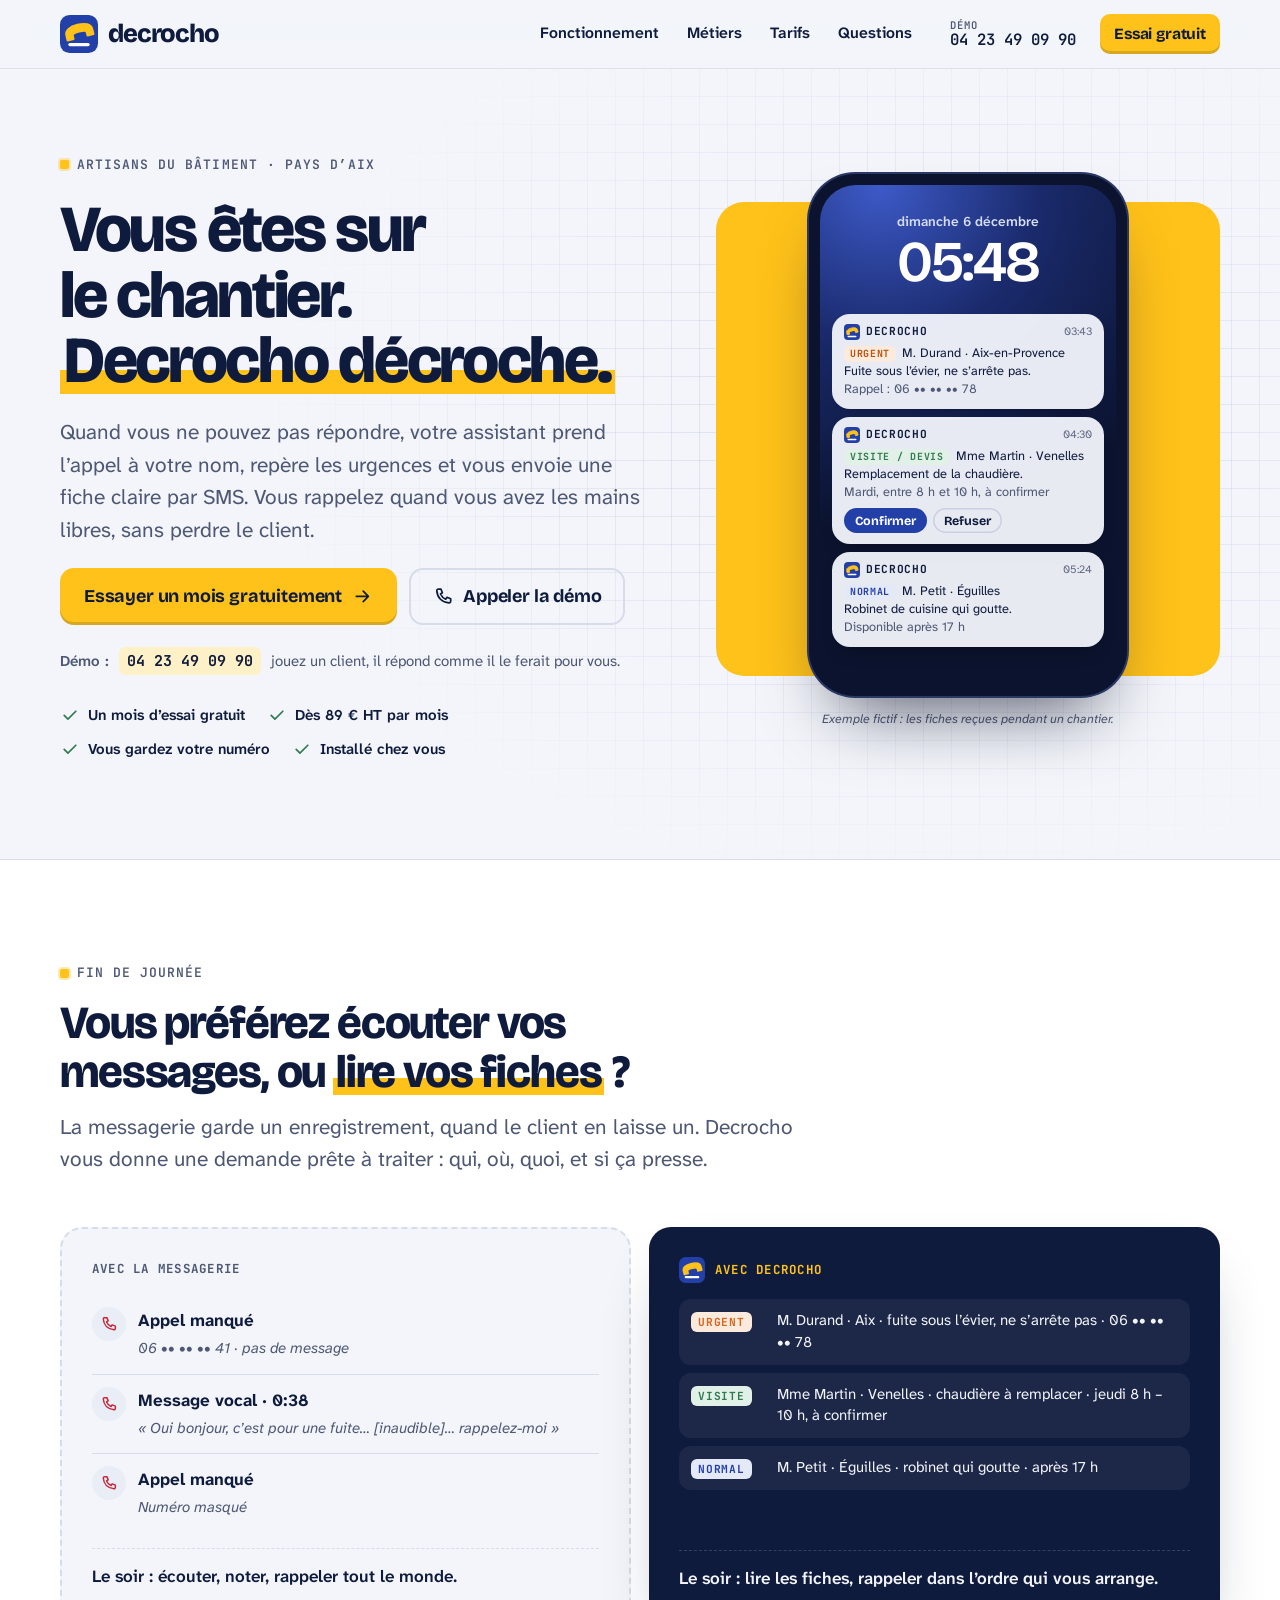
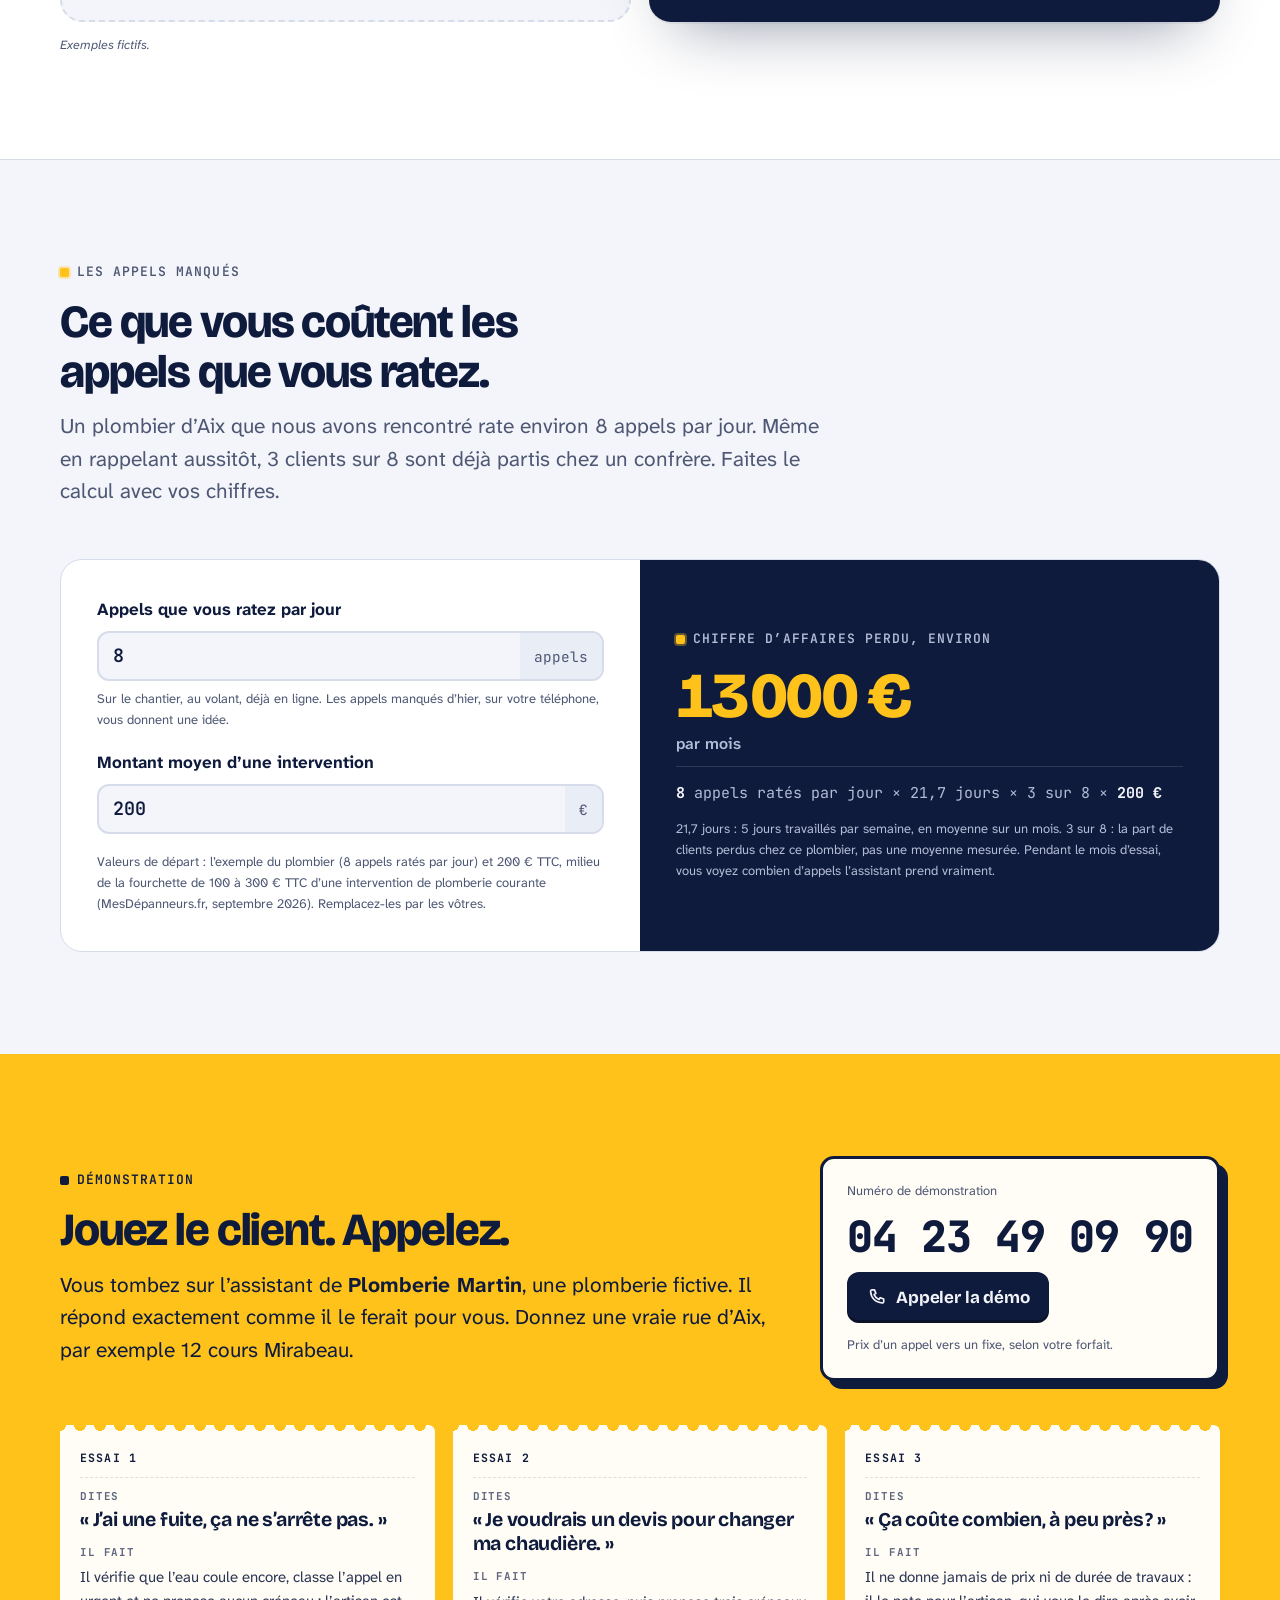
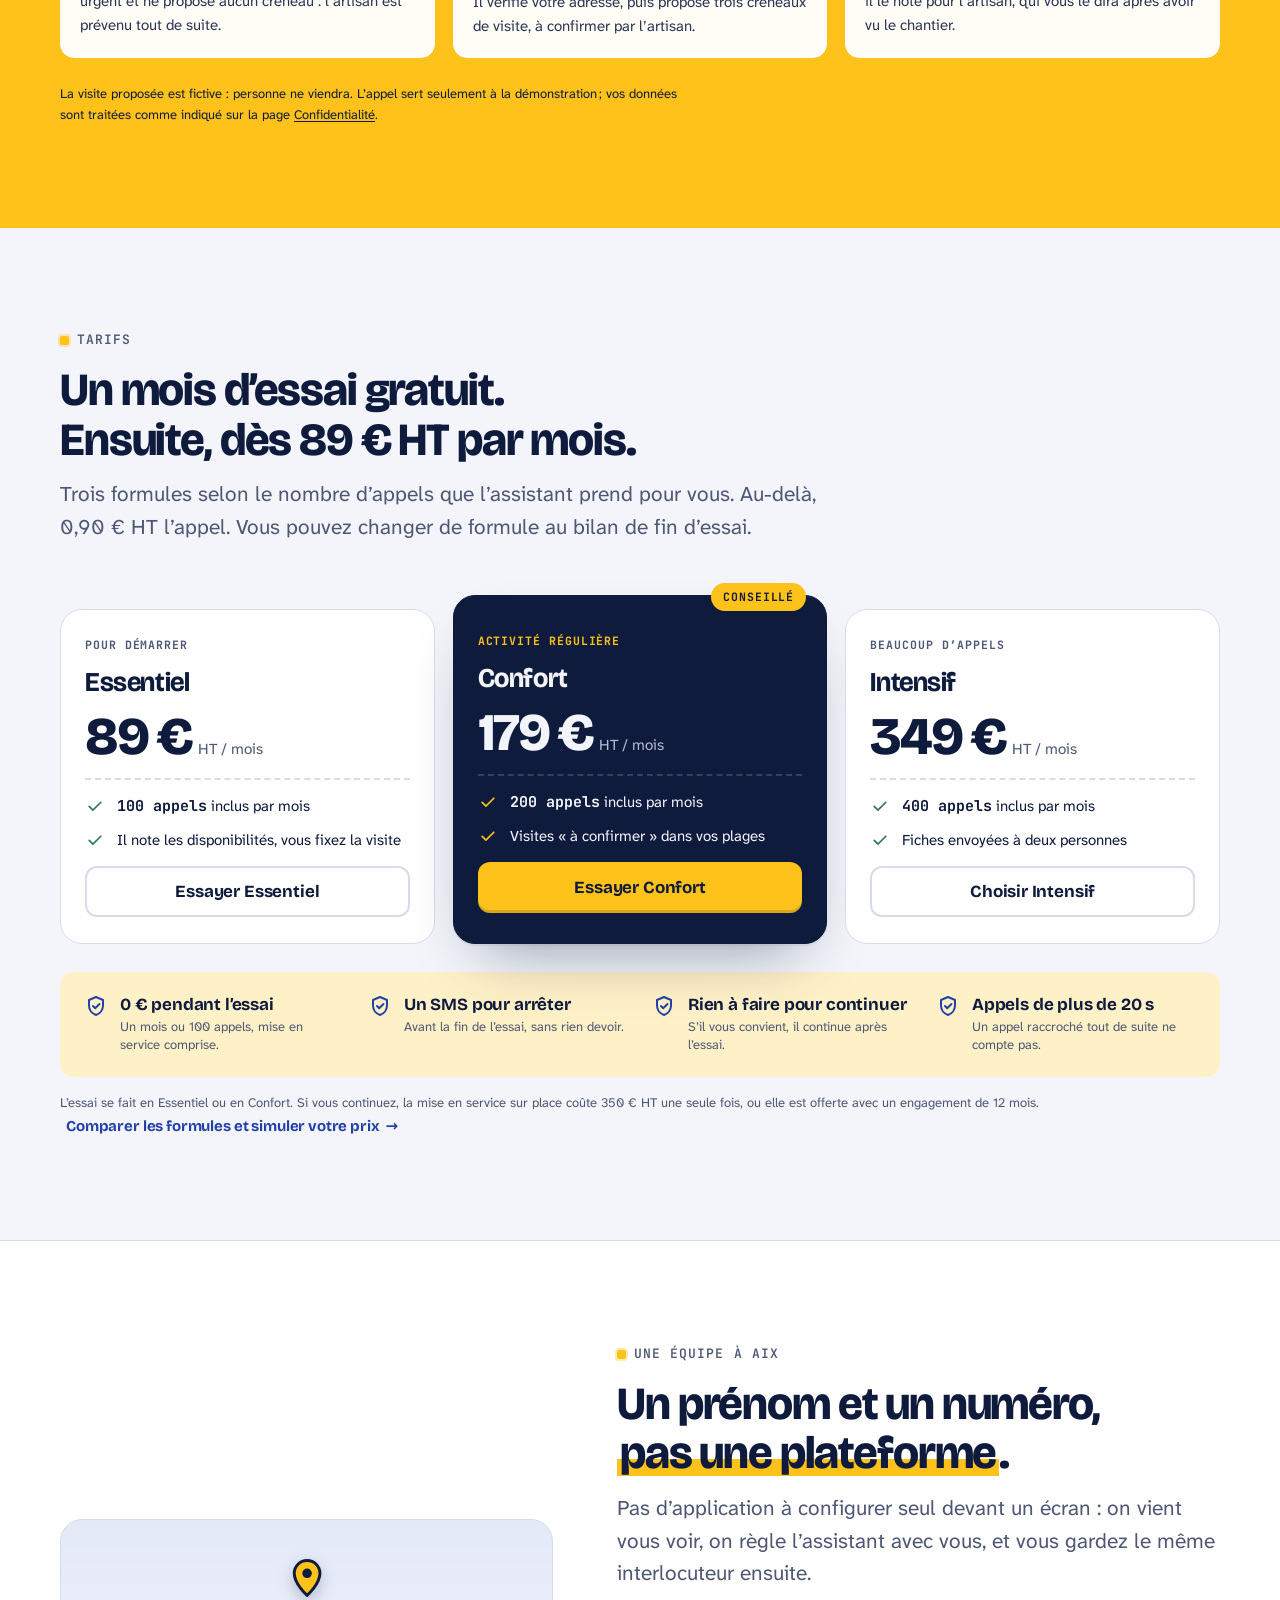
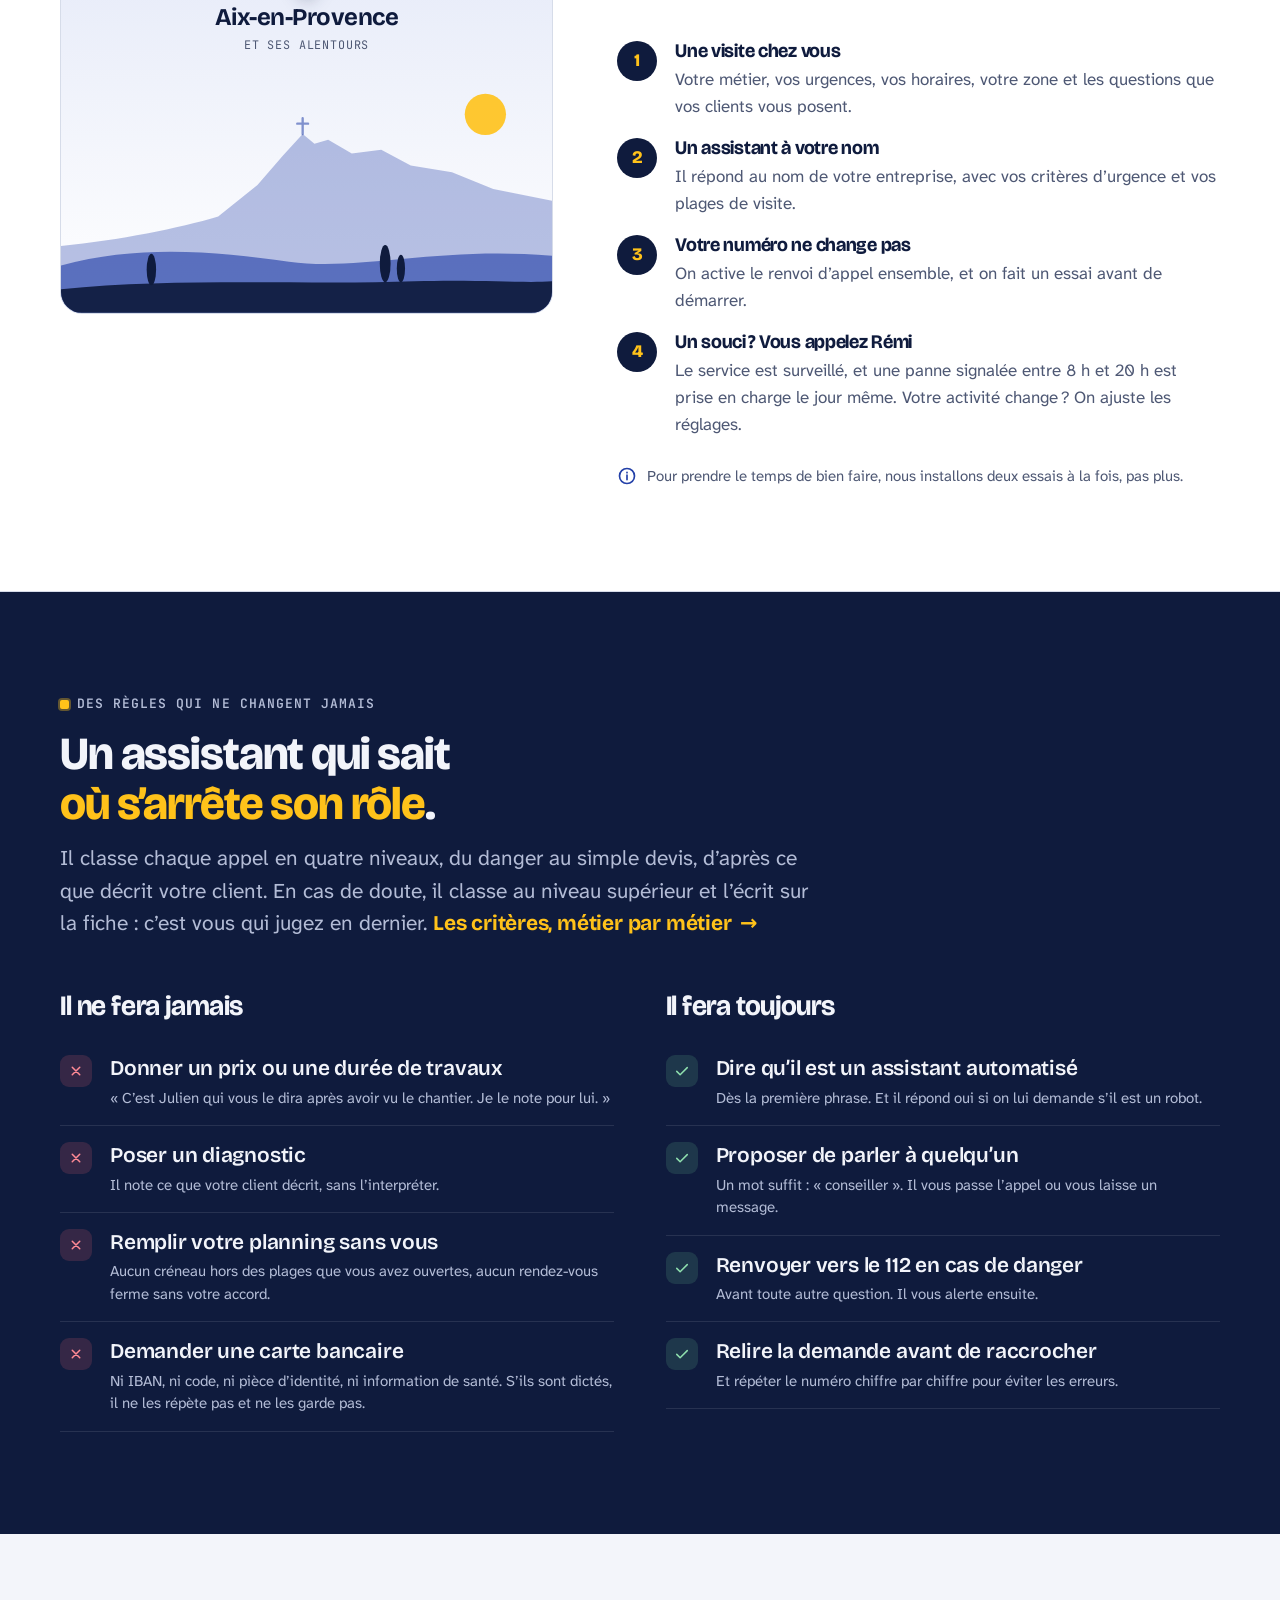
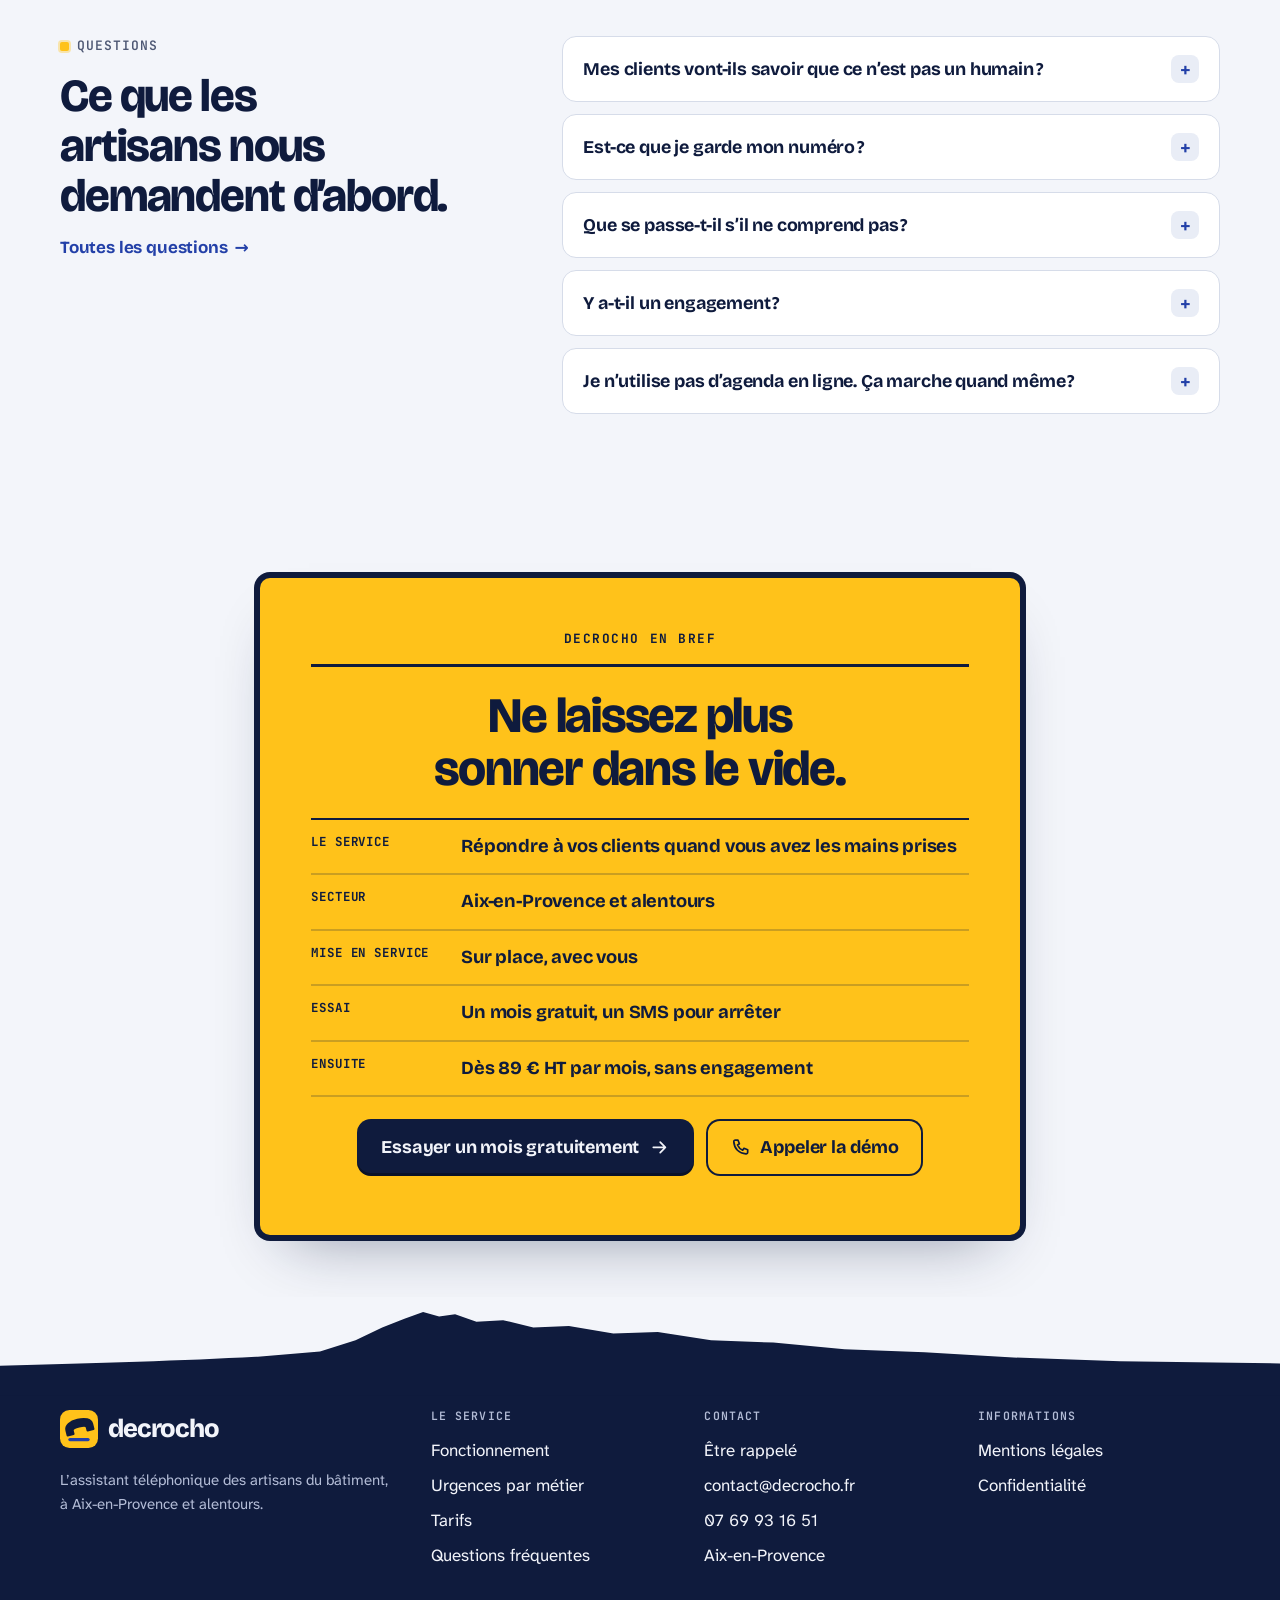
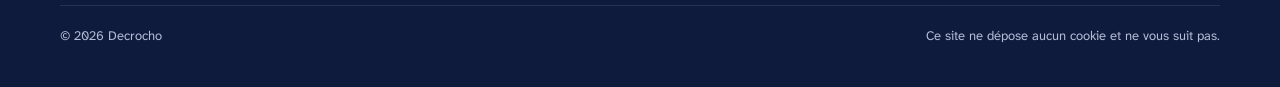
==== commit 25d0082f: "Accueil : plus de bandes « travaux », calculateur par jour, heure réelle et petites animations - Ban" ====
--- a/index.html
+++ b/index.html
@@ -26,7 +26,7 @@
 <link rel="manifest" href="site.webmanifest">
 <link rel="preload" href="assets/fonts/bricolage-grotesque.woff2" as="font" type="font/woff2" crossorigin>
 <link rel="preload" href="assets/fonts/atkinson-hyperlegible-next.woff2" as="font" type="font/woff2" crossorigin>
-<link rel="stylesheet" href="assets/css/site.css?v=630c29b50f">
+<link rel="stylesheet" href="assets/css/site.css?v=559edc6c38">
 <script>document.documentElement.classList.add('js')</script>
 <script type="application/ld+json">{"@context": "https://schema.org", "@type": "Organization", "name": "Decrocho", "url": "https://decrocho.fr/", "logo": "https://decrocho.fr/assets/img/icon-512.png", "email": "contact@decrocho.fr", "description": "Assistant téléphonique IA pour les artisans du bâtiment : prise d'appels, tri des urgences, fiche par SMS.", "areaServed": {"@type": "City", "name": "Aix-en-Provence"}, "telephone": "07 69 93 16 51"}</script>
 <script type="application/ld+json">{"@context": "https://schema.org", "@type": "WebSite", "name": "Decrocho", "alternateName": ["decrocho.fr", "Décrocho"], "url": "https://decrocho.fr/", "inLanguage": "fr-FR"}</script>
@@ -37,7 +37,7 @@
   <div class="wrap">
     <a class="brand" href="index.html" aria-label="Decrocho, retour à l'accueil"><svg viewBox="0 0 64 64" width="32" height="32" aria-hidden="true" focusable="false"><rect width="64" height="64" rx="16" fill="#2340A8"/><g transform="translate(32 27) rotate(-14) scale(.72)"><path d="M-31 15 L-31 3 C-31 -9 -18 -15 0 -15 C18 -15 31 -9 31 3 L31 15 L17 15 L17 7 C17 3 10 1 0 1 C-10 1 -17 3 -17 7 L-17 15 Z" fill="#FFC21A" stroke="#FFC21A" stroke-width="5" stroke-linejoin="round"/></g><rect x="14" y="47" width="36" height="5.5" rx="2.75" fill="#FFFFFF"/></svg><span>decrocho</span></a>
     <button class="nav-toggle" type="button" aria-expanded="false" aria-controls="menu" aria-label="Ouvrir le menu">
-      <span class="icon-open"><svg viewBox="0 0 24 24" width="24" height="24" fill="none" stroke="currentColor" stroke-width="2" stroke-linecap="round" stroke-linejoin="round" aria-hidden="true" focusable="false"><path d="M4 7h16M4 12h16M4 17h16"/></svg></span><span class="icon-close"><svg viewBox="0 0 24 24" width="24" height="24" fill="none" stroke="currentColor" stroke-width="2" stroke-linecap="round" stroke-linejoin="round" aria-hidden="true" focusable="false"><path d="M6 6l12 12M18 6 6 18"/></svg></span>
+      <span class="icon-open"><svg class="i i-menu" viewBox="0 0 24 24" width="24" height="24" fill="none" stroke="currentColor" stroke-width="2" stroke-linecap="round" stroke-linejoin="round" aria-hidden="true" focusable="false"><path d="M4 7h16M4 12h16M4 17h16"/></svg></span><span class="icon-close"><svg class="i i-close" viewBox="0 0 24 24" width="24" height="24" fill="none" stroke="currentColor" stroke-width="2" stroke-linecap="round" stroke-linejoin="round" aria-hidden="true" focusable="false"><path d="M6 6l12 12M18 6 6 18"/></svg></span>
     </button>
     <nav class="nav" id="menu" aria-label="Menu principal">
       <a href="fonctionnement.html">Fonctionnement</a>
@@ -57,39 +57,39 @@
       <h1><span class="line">Vous êtes sur le chantier.</span> <span class="line"><span class="mark">Decrocho décroche.</span></span></h1>
       <p class="lead">Quand vous ne pouvez pas répondre, votre assistant prend l’appel à votre nom, repère les urgences et vous envoie une fiche claire par SMS. Vous rappelez quand vous avez les mains libres, sans perdre le client.</p>
       <div class="btn-row">
-        <a class="btn btn--grand" href="contact.html">Essayer un mois gratuitement<svg viewBox="0 0 24 24" width="24" height="24" fill="none" stroke="currentColor" stroke-width="2" stroke-linecap="round" stroke-linejoin="round" aria-hidden="true" focusable="false"><path d="M5 12h14M13 6l6 6-6 6"/></svg></a>
-        <a class="btn btn--line btn--grand" href="tel:+33423490990"><svg viewBox="0 0 24 24" width="24" height="24" fill="none" stroke="currentColor" stroke-width="2" stroke-linecap="round" stroke-linejoin="round" aria-hidden="true" focusable="false"><path d="M6.2 3.5h3l1.7 4.3-2.2 1.5a11.5 11.5 0 0 0 6 6l1.5-2.2 4.3 1.7v3a1.8 1.8 0 0 1-1.9 1.8C10.4 19.1 4.9 13.6 4.4 5.4a1.8 1.8 0 0 1 1.8-1.9z"/></svg>Appeler la démo</a>
+        <a class="btn btn--grand" href="contact.html">Essayer un mois gratuitement<svg class="i i-arrow" viewBox="0 0 24 24" width="24" height="24" fill="none" stroke="currentColor" stroke-width="2" stroke-linecap="round" stroke-linejoin="round" aria-hidden="true" focusable="false"><path d="M5 12h14M13 6l6 6-6 6"/></svg></a>
+        <a class="btn btn--line btn--grand" href="tel:+33423490990"><svg class="i i-phone" viewBox="0 0 24 24" width="24" height="24" fill="none" stroke="currentColor" stroke-width="2" stroke-linecap="round" stroke-linejoin="round" aria-hidden="true" focusable="false"><path d="M6.2 3.5h3l1.7 4.3-2.2 1.5a11.5 11.5 0 0 0 6 6l1.5-2.2 4.3 1.7v3a1.8 1.8 0 0 1-1.9 1.8C10.4 19.1 4.9 13.6 4.4 5.4a1.8 1.8 0 0 1 1.8-1.9z"/></svg>Appeler la démo</a>
       </div>
       <p class="hero-demo">Démo : <a class="tel-demo" href="tel:+33423490990">04 23 49 09 90</a><span>jouez un client, il répond comme il le ferait pour vous.</span></p>
       <ul class="hero-points">
-        <li><svg viewBox="0 0 24 24" width="24" height="24" fill="none" stroke="currentColor" stroke-width="2" stroke-linecap="round" stroke-linejoin="round" aria-hidden="true" focusable="false"><path d="m5 12.5 4.5 4.5L19 7.5"/></svg>Un mois d’essai gratuit</li>
-        <li><svg viewBox="0 0 24 24" width="24" height="24" fill="none" stroke="currentColor" stroke-width="2" stroke-linecap="round" stroke-linejoin="round" aria-hidden="true" focusable="false"><path d="m5 12.5 4.5 4.5L19 7.5"/></svg>Dès 89 € HT par mois</li>
-        <li><svg viewBox="0 0 24 24" width="24" height="24" fill="none" stroke="currentColor" stroke-width="2" stroke-linecap="round" stroke-linejoin="round" aria-hidden="true" focusable="false"><path d="m5 12.5 4.5 4.5L19 7.5"/></svg>Vous gardez votre numéro</li>
-        <li><svg viewBox="0 0 24 24" width="24" height="24" fill="none" stroke="currentColor" stroke-width="2" stroke-linecap="round" stroke-linejoin="round" aria-hidden="true" focusable="false"><path d="m5 12.5 4.5 4.5L19 7.5"/></svg>Installé chez vous</li>
+        <li><svg class="i i-check" viewBox="0 0 24 24" width="24" height="24" fill="none" stroke="currentColor" stroke-width="2" stroke-linecap="round" stroke-linejoin="round" aria-hidden="true" focusable="false"><path d="m5 12.5 4.5 4.5L19 7.5"/></svg>Un mois d’essai gratuit</li>
+        <li><svg class="i i-check" viewBox="0 0 24 24" width="24" height="24" fill="none" stroke="currentColor" stroke-width="2" stroke-linecap="round" stroke-linejoin="round" aria-hidden="true" focusable="false"><path d="m5 12.5 4.5 4.5L19 7.5"/></svg>Dès 89 € HT par mois</li>
+        <li><svg class="i i-check" viewBox="0 0 24 24" width="24" height="24" fill="none" stroke="currentColor" stroke-width="2" stroke-linecap="round" stroke-linejoin="round" aria-hidden="true" focusable="false"><path d="m5 12.5 4.5 4.5L19 7.5"/></svg>Vous gardez votre numéro</li>
+        <li><svg class="i i-check" viewBox="0 0 24 24" width="24" height="24" fill="none" stroke="currentColor" stroke-width="2" stroke-linecap="round" stroke-linejoin="round" aria-hidden="true" focusable="false"><path d="m5 12.5 4.5 4.5L19 7.5"/></svg>Installé chez vous</li>
       </ul>
     </div>
     <figure class="hero-visuel anime-notifs">
       <div class="hero-plaque" aria-hidden="true"></div>
       <div class="telephone">
         <div class="telephone-ecran">
-          <p class="telephone-heure"><small>mardi 10 novembre</small>12:30</p>
+          <p class="telephone-heure" data-horloge><small data-horloge-date>mardi 10 novembre</small><span data-horloge-heure>12:30</span></p>
           <ul class="notifs">
           <li class="notif notif--urgent">
-            <p class="notif-tete"><span class="notif-app"><svg viewBox="0 0 64 64" width="32" height="32" aria-hidden="true" focusable="false"><rect width="64" height="64" rx="16" fill="#2340A8"/><g transform="translate(32 27) rotate(-14) scale(.72)"><path d="M-31 15 L-31 3 C-31 -9 -18 -15 0 -15 C18 -15 31 -9 31 3 L31 15 L17 15 L17 7 C17 3 10 1 0 1 C-10 1 -17 3 -17 7 L-17 15 Z" fill="#FFC21A" stroke="#FFC21A" stroke-width="5" stroke-linejoin="round"/></g><rect x="14" y="47" width="36" height="5.5" rx="2.75" fill="#FFFFFF"/></svg>DECROCHO</span><span>09:42</span></p>
+            <p class="notif-tete"><span class="notif-app"><svg viewBox="0 0 64 64" width="32" height="32" aria-hidden="true" focusable="false"><rect width="64" height="64" rx="16" fill="#2340A8"/><g transform="translate(32 27) rotate(-14) scale(.72)"><path d="M-31 15 L-31 3 C-31 -9 -18 -15 0 -15 C18 -15 31 -9 31 3 L31 15 L17 15 L17 7 C17 3 10 1 0 1 C-10 1 -17 3 -17 7 L-17 15 Z" fill="#FFC21A" stroke="#FFC21A" stroke-width="5" stroke-linejoin="round"/></g><rect x="14" y="47" width="36" height="5.5" rx="2.75" fill="#FFFFFF"/></svg>DECROCHO</span><span data-il-y-a="125">10:25</span></p>
             <p class="notif-texte"><b class="niv niv--urgent">Urgent</b> M. Durand · Aix-en-Provence<br>Fuite sous l’évier, ne s’arrête pas.<br><span>Rappel : 06 •• •• •• 78</span></p>
           </li>
           <li class="notif notif--calme">
-            <p class="notif-tete"><span class="notif-app"><svg viewBox="0 0 64 64" width="32" height="32" aria-hidden="true" focusable="false"><rect width="64" height="64" rx="16" fill="#2340A8"/><g transform="translate(32 27) rotate(-14) scale(.72)"><path d="M-31 15 L-31 3 C-31 -9 -18 -15 0 -15 C18 -15 31 -9 31 3 L31 15 L17 15 L17 7 C17 3 10 1 0 1 C-10 1 -17 3 -17 7 L-17 15 Z" fill="#FFC21A" stroke="#FFC21A" stroke-width="5" stroke-linejoin="round"/></g><rect x="14" y="47" width="36" height="5.5" rx="2.75" fill="#FFFFFF"/></svg>DECROCHO</span><span>10:15</span></p>
-            <p class="notif-texte"><b class="niv niv--calme">Visite / devis</b> Mme Martin · Venelles<br>Remplacement de la chaudière.<br><span>Jeudi, entre 8 h et 10 h, à confirmer</span><span class="notif-liens"><span>Confirmer</span><span>Refuser</span></span></p>
+            <p class="notif-tete"><span class="notif-app"><svg viewBox="0 0 64 64" width="32" height="32" aria-hidden="true" focusable="false"><rect width="64" height="64" rx="16" fill="#2340A8"/><g transform="translate(32 27) rotate(-14) scale(.72)"><path d="M-31 15 L-31 3 C-31 -9 -18 -15 0 -15 C18 -15 31 -9 31 3 L31 15 L17 15 L17 7 C17 3 10 1 0 1 C-10 1 -17 3 -17 7 L-17 15 Z" fill="#FFC21A" stroke="#FFC21A" stroke-width="5" stroke-linejoin="round"/></g><rect x="14" y="47" width="36" height="5.5" rx="2.75" fill="#FFFFFF"/></svg>DECROCHO</span><span data-il-y-a="78">11:12</span></p>
+            <p class="notif-texte"><b class="niv niv--calme">Visite / devis</b> Mme Martin · Venelles<br>Remplacement de la chaudière.<br><span><span data-jour-visite>Jeudi</span>, entre 8 h et 10 h, à confirmer</span><span class="notif-liens"><span>Confirmer</span><span>Refuser</span></span></p>
           </li>
           <li class="notif notif--normal">
-            <p class="notif-tete"><span class="notif-app"><svg viewBox="0 0 64 64" width="32" height="32" aria-hidden="true" focusable="false"><rect width="64" height="64" rx="16" fill="#2340A8"/><g transform="translate(32 27) rotate(-14) scale(.72)"><path d="M-31 15 L-31 3 C-31 -9 -18 -15 0 -15 C18 -15 31 -9 31 3 L31 15 L17 15 L17 7 C17 3 10 1 0 1 C-10 1 -17 3 -17 7 L-17 15 Z" fill="#FFC21A" stroke="#FFC21A" stroke-width="5" stroke-linejoin="round"/></g><rect x="14" y="47" width="36" height="5.5" rx="2.75" fill="#FFFFFF"/></svg>DECROCHO</span><span>11:03</span></p>
+            <p class="notif-tete"><span class="notif-app"><svg viewBox="0 0 64 64" width="32" height="32" aria-hidden="true" focusable="false"><rect width="64" height="64" rx="16" fill="#2340A8"/><g transform="translate(32 27) rotate(-14) scale(.72)"><path d="M-31 15 L-31 3 C-31 -9 -18 -15 0 -15 C18 -15 31 -9 31 3 L31 15 L17 15 L17 7 C17 3 10 1 0 1 C-10 1 -17 3 -17 7 L-17 15 Z" fill="#FFC21A" stroke="#FFC21A" stroke-width="5" stroke-linejoin="round"/></g><rect x="14" y="47" width="36" height="5.5" rx="2.75" fill="#FFFFFF"/></svg>DECROCHO</span><span data-il-y-a="24">12:06</span></p>
             <p class="notif-texte"><b class="niv niv--normal">Normal</b> M. Petit · Éguilles<br>Robinet de cuisine qui goutte.<br><span>Disponible après 17 h</span></p>
           </li>
           </ul>
         </div>
       </div>
-      <figcaption class="scene-note">Exemple fictif : les fiches reçues un matin de chantier.</figcaption>
+      <figcaption class="scene-note">Exemple fictif : les fiches reçues pendant un chantier.</figcaption>
     </figure>
   </div>
 </section>
@@ -105,9 +105,9 @@
       <div class="duel-carte duel-carte--sans">
         <p class="duel-titre">Avec la messagerie</p>
         <ul class="messagerie">
-          <li><span class="messagerie-ico"><svg viewBox="0 0 24 24" width="24" height="24" fill="none" stroke="currentColor" stroke-width="2" stroke-linecap="round" stroke-linejoin="round" aria-hidden="true" focusable="false"><path d="M6.2 3.5h3l1.7 4.3-2.2 1.5a11.5 11.5 0 0 0 6 6l1.5-2.2 4.3 1.7v3a1.8 1.8 0 0 1-1.9 1.8C10.4 19.1 4.9 13.6 4.4 5.4a1.8 1.8 0 0 1 1.8-1.9z"/></svg></span><div><b>Appel manqué</b><span>06 •• •• •• 41 · pas de message</span></div></li>
-          <li><span class="messagerie-ico"><svg viewBox="0 0 24 24" width="24" height="24" fill="none" stroke="currentColor" stroke-width="2" stroke-linecap="round" stroke-linejoin="round" aria-hidden="true" focusable="false"><path d="M6.2 3.5h3l1.7 4.3-2.2 1.5a11.5 11.5 0 0 0 6 6l1.5-2.2 4.3 1.7v3a1.8 1.8 0 0 1-1.9 1.8C10.4 19.1 4.9 13.6 4.4 5.4a1.8 1.8 0 0 1 1.8-1.9z"/></svg></span><div><b>Message vocal · 0:38</b><span>« Oui bonjour, c’est pour une fuite… [inaudible]… rappelez-moi »</span></div></li>
-          <li><span class="messagerie-ico"><svg viewBox="0 0 24 24" width="24" height="24" fill="none" stroke="currentColor" stroke-width="2" stroke-linecap="round" stroke-linejoin="round" aria-hidden="true" focusable="false"><path d="M6.2 3.5h3l1.7 4.3-2.2 1.5a11.5 11.5 0 0 0 6 6l1.5-2.2 4.3 1.7v3a1.8 1.8 0 0 1-1.9 1.8C10.4 19.1 4.9 13.6 4.4 5.4a1.8 1.8 0 0 1 1.8-1.9z"/></svg></span><div><b>Appel manqué</b><span>Numéro masqué</span></div></li>
+          <li><span class="messagerie-ico"><svg class="i i-phone" viewBox="0 0 24 24" width="24" height="24" fill="none" stroke="currentColor" stroke-width="2" stroke-linecap="round" stroke-linejoin="round" aria-hidden="true" focusable="false"><path d="M6.2 3.5h3l1.7 4.3-2.2 1.5a11.5 11.5 0 0 0 6 6l1.5-2.2 4.3 1.7v3a1.8 1.8 0 0 1-1.9 1.8C10.4 19.1 4.9 13.6 4.4 5.4a1.8 1.8 0 0 1 1.8-1.9z"/></svg></span><div><b>Appel manqué</b><span>06 •• •• •• 41 · pas de message</span></div></li>
+          <li><span class="messagerie-ico"><svg class="i i-phone" viewBox="0 0 24 24" width="24" height="24" fill="none" stroke="currentColor" stroke-width="2" stroke-linecap="round" stroke-linejoin="round" aria-hidden="true" focusable="false"><path d="M6.2 3.5h3l1.7 4.3-2.2 1.5a11.5 11.5 0 0 0 6 6l1.5-2.2 4.3 1.7v3a1.8 1.8 0 0 1-1.9 1.8C10.4 19.1 4.9 13.6 4.4 5.4a1.8 1.8 0 0 1 1.8-1.9z"/></svg></span><div><b>Message vocal · 0:38</b><span>« Oui bonjour, c’est pour une fuite… [inaudible]… rappelez-moi »</span></div></li>
+          <li><span class="messagerie-ico"><svg class="i i-phone" viewBox="0 0 24 24" width="24" height="24" fill="none" stroke="currentColor" stroke-width="2" stroke-linecap="round" stroke-linejoin="round" aria-hidden="true" focusable="false"><path d="M6.2 3.5h3l1.7 4.3-2.2 1.5a11.5 11.5 0 0 0 6 6l1.5-2.2 4.3 1.7v3a1.8 1.8 0 0 1-1.9 1.8C10.4 19.1 4.9 13.6 4.4 5.4a1.8 1.8 0 0 1 1.8-1.9z"/></svg></span><div><b>Appel manqué</b><span>Numéro masqué</span></div></li>
         </ul>
         <p class="duel-pied">Le soir : écouter, noter, rappeler tout le monde.</p>
       </div>
@@ -132,24 +132,24 @@
       <h2>Ce que vous coûtent les appels que vous ratez.</h2>
       <p class="lead">Un plombier d’Aix que nous avons rencontré rate environ 8 appels par jour. Même en rappelant aussitôt, 3 clients sur 8 sont déjà partis chez un confrère. Faites le calcul avec vos chiffres.</p>
     </div>
-    <div class="calcul" id="calcul-pertes" data-part="0.375">
+    <div class="calcul" id="calcul-pertes" data-part="0.375" data-jours="21.666666666666664">
       <div class="calcul-form">
         <div class="champ">
-          <label for="manques">Appels que vous ratez par mois</label>
-          <div class="saisie"><input id="manques" type="number" inputmode="numeric" min="0" max="5000" step="1" value="170"><span>appels</span></div>
-          <p class="aide">Sur le chantier, au volant, déjà en ligne. L’historique des appels manqués de votre téléphone vous donne le chiffre.</p>
+          <label for="manques">Appels que vous ratez par jour</label>
+          <div class="saisie"><input id="manques" type="number" inputmode="numeric" min="0" max="200" step="1" value="8"><span>appels</span></div>
+          <p class="aide">Sur le chantier, au volant, déjà en ligne. Les appels manqués d’hier, sur votre téléphone, vous donnent une idée.</p>
         </div>
         <div class="champ">
           <label for="montant">Montant moyen d’une intervention</label>
           <div class="saisie"><input id="montant" type="number" inputmode="numeric" min="0" max="100000" step="10" value="200"><span>€</span></div>
         </div>
-        <p class="calcul-exemple">Valeurs de départ : l’exemple du plombier (8 appels ratés par jour sur 5 jours par semaine, soit environ 170 par mois) et 200 € TTC, milieu de la fourchette de 100 à 300 € TTC d’une intervention de plomberie courante (MesDépanneurs.fr, septembre 2026). Remplacez-les par les vôtres.</p>
+        <p class="calcul-exemple">Valeurs de départ : l’exemple du plombier (8 appels ratés par jour) et 200 € TTC, milieu de la fourchette de 100 à 300 € TTC d’une intervention de plomberie courante (MesDépanneurs.fr, septembre 2026). Remplacez-les par les vôtres.</p>
       </div>
       <div class="calcul-resultat" aria-live="polite">
         <p class="eyebrow">Chiffre d’affaires perdu, environ</p>
-        <p class="calcul-montant"><span data-pertes-mois>12 750 €</span><small>par mois</small></p>
-        <p class="calcul-formule"><span data-pertes-appels>170</span> appels ratés × 3 sur 8 × <span data-pertes-montant>200 €</span></p>
-        <p class="calcul-note">3 sur 8 : la part de clients perdus chez ce plombier, pas une moyenne mesurée. Pendant le mois d’essai, vous voyez combien d’appels l’assistant prend vraiment.</p>
+        <p class="calcul-montant"><span data-pertes-mois>13 000 €</span><small>par mois</small></p>
+        <p class="calcul-formule"><span data-pertes-appels>8</span> appels ratés par jour × 21,7 jours × 3 sur 8 × <span data-pertes-montant>200 €</span></p>
+        <p class="calcul-note">21,7 jours : 5 jours travaillés par semaine, en moyenne sur un mois. 3 sur 8 : la part de clients perdus chez ce plombier, pas une moyenne mesurée. Pendant le mois d’essai, vous voyez combien d’appels l’assistant prend vraiment.</p>
       </div>
     </div>
   </div>
@@ -166,7 +166,7 @@
       <div class="demo-numero">
         <small>Numéro de démonstration</small>
         <p class="montant"><a href="tel:+33423490990">04 23 49 09 90</a></p>
-        <a class="btn btn--night" href="tel:+33423490990"><svg viewBox="0 0 24 24" width="24" height="24" fill="none" stroke="currentColor" stroke-width="2" stroke-linecap="round" stroke-linejoin="round" aria-hidden="true" focusable="false"><path d="M6.2 3.5h3l1.7 4.3-2.2 1.5a11.5 11.5 0 0 0 6 6l1.5-2.2 4.3 1.7v3a1.8 1.8 0 0 1-1.9 1.8C10.4 19.1 4.9 13.6 4.4 5.4a1.8 1.8 0 0 1 1.8-1.9z"/></svg>Appeler la démo</a>
+        <a class="btn btn--night" href="tel:+33423490990"><svg class="i i-phone" viewBox="0 0 24 24" width="24" height="24" fill="none" stroke="currentColor" stroke-width="2" stroke-linecap="round" stroke-linejoin="round" aria-hidden="true" focusable="false"><path d="M6.2 3.5h3l1.7 4.3-2.2 1.5a11.5 11.5 0 0 0 6 6l1.5-2.2 4.3 1.7v3a1.8 1.8 0 0 1-1.9 1.8C10.4 19.1 4.9 13.6 4.4 5.4a1.8 1.8 0 0 1 1.8-1.9z"/></svg>Appeler la démo</a>
         <small>Prix d’un appel vers un fixe, selon votre forfait.</small>
       </div>
     </div>
@@ -204,8 +204,8 @@
         <h3>Essentiel</h3>
         <p class="ticket-prix">89 €<small>HT / mois</small></p>
         <ul>
-          <li><svg viewBox="0 0 24 24" width="24" height="24" fill="none" stroke="currentColor" stroke-width="2" stroke-linecap="round" stroke-linejoin="round" aria-hidden="true" focusable="false"><path d="m5 12.5 4.5 4.5L19 7.5"/></svg><span><b>100 appels</b> inclus par mois</span></li>
-          <li><svg viewBox="0 0 24 24" width="24" height="24" fill="none" stroke="currentColor" stroke-width="2" stroke-linecap="round" stroke-linejoin="round" aria-hidden="true" focusable="false"><path d="m5 12.5 4.5 4.5L19 7.5"/></svg><span>Il note les disponibilités, vous fixez la visite</span></li>
+          <li><svg class="i i-check" viewBox="0 0 24 24" width="24" height="24" fill="none" stroke="currentColor" stroke-width="2" stroke-linecap="round" stroke-linejoin="round" aria-hidden="true" focusable="false"><path d="m5 12.5 4.5 4.5L19 7.5"/></svg><span><b>100 appels</b> inclus par mois</span></li>
+          <li><svg class="i i-check" viewBox="0 0 24 24" width="24" height="24" fill="none" stroke="currentColor" stroke-width="2" stroke-linecap="round" stroke-linejoin="round" aria-hidden="true" focusable="false"><path d="m5 12.5 4.5 4.5L19 7.5"/></svg><span>Il note les disponibilités, vous fixez la visite</span></li>
         </ul>
         <a class="btn btn--line" href="contact.html?formule=essentiel">Essayer Essentiel</a>
       </article>
@@ -214,8 +214,8 @@
         <h3>Confort</h3>
         <p class="ticket-prix">179 €<small>HT / mois</small></p>
         <ul>
-          <li><svg viewBox="0 0 24 24" width="24" height="24" fill="none" stroke="currentColor" stroke-width="2" stroke-linecap="round" stroke-linejoin="round" aria-hidden="true" focusable="false"><path d="m5 12.5 4.5 4.5L19 7.5"/></svg><span><b>200 appels</b> inclus par mois</span></li>
-          <li><svg viewBox="0 0 24 24" width="24" height="24" fill="none" stroke="currentColor" stroke-width="2" stroke-linecap="round" stroke-linejoin="round" aria-hidden="true" focusable="false"><path d="m5 12.5 4.5 4.5L19 7.5"/></svg><span>Visites « à confirmer » dans vos plages</span></li>
+          <li><svg class="i i-check" viewBox="0 0 24 24" width="24" height="24" fill="none" stroke="currentColor" stroke-width="2" stroke-linecap="round" stroke-linejoin="round" aria-hidden="true" focusable="false"><path d="m5 12.5 4.5 4.5L19 7.5"/></svg><span><b>200 appels</b> inclus par mois</span></li>
+          <li><svg class="i i-check" viewBox="0 0 24 24" width="24" height="24" fill="none" stroke="currentColor" stroke-width="2" stroke-linecap="round" stroke-linejoin="round" aria-hidden="true" focusable="false"><path d="m5 12.5 4.5 4.5L19 7.5"/></svg><span>Visites « à confirmer » dans vos plages</span></li>
         </ul>
         <a class="btn" href="contact.html?formule=confort">Essayer Confort</a>
       </article>
@@ -224,17 +224,17 @@
         <h3>Intensif</h3>
         <p class="ticket-prix">349 €<small>HT / mois</small></p>
         <ul>
-          <li><svg viewBox="0 0 24 24" width="24" height="24" fill="none" stroke="currentColor" stroke-width="2" stroke-linecap="round" stroke-linejoin="round" aria-hidden="true" focusable="false"><path d="m5 12.5 4.5 4.5L19 7.5"/></svg><span><b>400 appels</b> inclus par mois</span></li>
-          <li><svg viewBox="0 0 24 24" width="24" height="24" fill="none" stroke="currentColor" stroke-width="2" stroke-linecap="round" stroke-linejoin="round" aria-hidden="true" focusable="false"><path d="m5 12.5 4.5 4.5L19 7.5"/></svg><span>Fiches envoyées à deux personnes</span></li>
+          <li><svg class="i i-check" viewBox="0 0 24 24" width="24" height="24" fill="none" stroke="currentColor" stroke-width="2" stroke-linecap="round" stroke-linejoin="round" aria-hidden="true" focusable="false"><path d="m5 12.5 4.5 4.5L19 7.5"/></svg><span><b>400 appels</b> inclus par mois</span></li>
+          <li><svg class="i i-check" viewBox="0 0 24 24" width="24" height="24" fill="none" stroke="currentColor" stroke-width="2" stroke-linecap="round" stroke-linejoin="round" aria-hidden="true" focusable="false"><path d="m5 12.5 4.5 4.5L19 7.5"/></svg><span>Fiches envoyées à deux personnes</span></li>
         </ul>
         <a class="btn btn--line" href="contact.html?formule=intensif">Choisir Intensif</a>
       </article>
     </div>
     <ul class="garanties">
-      <li><svg viewBox="0 0 24 24" width="24" height="24" fill="none" stroke="currentColor" stroke-width="2" stroke-linecap="round" stroke-linejoin="round" aria-hidden="true" focusable="false"><path d="M12 3 5 6v5.5c0 4.4 3 8.2 7 9.5 4-1.3 7-5.1 7-9.5V6l-7-3z"/><path d="m9 12 2.2 2.2L15.5 10"/></svg><div><b>0 € pendant l’essai</b><span>Un mois ou 100 appels, mise en service comprise.</span></div></li>
-      <li><svg viewBox="0 0 24 24" width="24" height="24" fill="none" stroke="currentColor" stroke-width="2" stroke-linecap="round" stroke-linejoin="round" aria-hidden="true" focusable="false"><path d="M12 3 5 6v5.5c0 4.4 3 8.2 7 9.5 4-1.3 7-5.1 7-9.5V6l-7-3z"/><path d="m9 12 2.2 2.2L15.5 10"/></svg><div><b>Un SMS pour arrêter</b><span>Avant la fin de l’essai, sans rien devoir.</span></div></li>
-      <li><svg viewBox="0 0 24 24" width="24" height="24" fill="none" stroke="currentColor" stroke-width="2" stroke-linecap="round" stroke-linejoin="round" aria-hidden="true" focusable="false"><path d="M12 3 5 6v5.5c0 4.4 3 8.2 7 9.5 4-1.3 7-5.1 7-9.5V6l-7-3z"/><path d="m9 12 2.2 2.2L15.5 10"/></svg><div><b>Rien à faire pour continuer</b><span>S’il vous convient, il continue après l’essai.</span></div></li>
-      <li><svg viewBox="0 0 24 24" width="24" height="24" fill="none" stroke="currentColor" stroke-width="2" stroke-linecap="round" stroke-linejoin="round" aria-hidden="true" focusable="false"><path d="M12 3 5 6v5.5c0 4.4 3 8.2 7 9.5 4-1.3 7-5.1 7-9.5V6l-7-3z"/><path d="m9 12 2.2 2.2L15.5 10"/></svg><div><b>Appels de plus de 20 s</b><span>Un appel raccroché tout de suite ne compte pas.</span></div></li>
+      <li><svg class="i i-shield" viewBox="0 0 24 24" width="24" height="24" fill="none" stroke="currentColor" stroke-width="2" stroke-linecap="round" stroke-linejoin="round" aria-hidden="true" focusable="false"><path d="M12 3 5 6v5.5c0 4.4 3 8.2 7 9.5 4-1.3 7-5.1 7-9.5V6l-7-3z"/><path d="m9 12 2.2 2.2L15.5 10"/></svg><div><b>0 € pendant l’essai</b><span>Un mois ou 100 appels, mise en service comprise.</span></div></li>
+      <li><svg class="i i-shield" viewBox="0 0 24 24" width="24" height="24" fill="none" stroke="currentColor" stroke-width="2" stroke-linecap="round" stroke-linejoin="round" aria-hidden="true" focusable="false"><path d="M12 3 5 6v5.5c0 4.4 3 8.2 7 9.5 4-1.3 7-5.1 7-9.5V6l-7-3z"/><path d="m9 12 2.2 2.2L15.5 10"/></svg><div><b>Un SMS pour arrêter</b><span>Avant la fin de l’essai, sans rien devoir.</span></div></li>
+      <li><svg class="i i-shield" viewBox="0 0 24 24" width="24" height="24" fill="none" stroke="currentColor" stroke-width="2" stroke-linecap="round" stroke-linejoin="round" aria-hidden="true" focusable="false"><path d="M12 3 5 6v5.5c0 4.4 3 8.2 7 9.5 4-1.3 7-5.1 7-9.5V6l-7-3z"/><path d="m9 12 2.2 2.2L15.5 10"/></svg><div><b>Rien à faire pour continuer</b><span>S’il vous convient, il continue après l’essai.</span></div></li>
+      <li><svg class="i i-shield" viewBox="0 0 24 24" width="24" height="24" fill="none" stroke="currentColor" stroke-width="2" stroke-linecap="round" stroke-linejoin="round" aria-hidden="true" focusable="false"><path d="M12 3 5 6v5.5c0 4.4 3 8.2 7 9.5 4-1.3 7-5.1 7-9.5V6l-7-3z"/><path d="m9 12 2.2 2.2L15.5 10"/></svg><div><b>Appels de plus de 20 s</b><span>Un appel raccroché tout de suite ne compte pas.</span></div></li>
     </ul>
     <p class="offres-note">L’essai se fait en Essentiel ou en Confort. Si vous continuez, la mise en service sur place coûte 350 € HT une seule fois, ou elle est offerte avec un engagement de 12 mois. <a class="link-arrow" href="tarifs.html">Comparer les formules et simuler votre prix</a></p>
   </div>
@@ -267,7 +267,7 @@
         <li><div><h3>Votre numéro ne change pas</h3><p>On active le renvoi d’appel ensemble, et on fait un essai avant de démarrer.</p></div></li>
         <li><div><h3>Un souci ? Vous appelez Rémi</h3><p>Le service est surveillé, et une panne signalée entre 8 h et 20 h est prise en charge le jour même. Votre activité change ? On ajuste les réglages.</p></div></li>
       </ol>
-      <p class="note-places"><svg viewBox="0 0 24 24" width="24" height="24" fill="none" stroke="currentColor" stroke-width="2" stroke-linecap="round" stroke-linejoin="round" aria-hidden="true" focusable="false"><circle cx="12" cy="12" r="9"/><path d="M12 11v5.5M12 7.6v.4"/></svg><span>Pour prendre le temps de bien faire, nous installons deux essais à la fois, pas plus.</span></p>
+      <p class="note-places"><svg class="i i-info" viewBox="0 0 24 24" width="24" height="24" fill="none" stroke="currentColor" stroke-width="2" stroke-linecap="round" stroke-linejoin="round" aria-hidden="true" focusable="false"><circle cx="12" cy="12" r="9"/><path d="M12 11v5.5M12 7.6v.4"/></svg><span>Pour prendre le temps de bien faire, nous installons deux essais à la fois, pas plus.</span></p>
     </div>
   </div>
 </section>
@@ -283,19 +283,19 @@
       <div>
         <h3>Il ne fera jamais</h3>
         <ul class="regle-liste">
-          <li><span class="regle-ico regle-ico--non"><svg viewBox="0 0 24 24" width="24" height="24" fill="none" stroke="currentColor" stroke-width="2" stroke-linecap="round" stroke-linejoin="round" aria-hidden="true" focusable="false"><path d="M7 7l10 10M17 7 7 17"/></svg></span><div>Donner un prix ou une durée de travaux<span>« C’est Julien qui vous le dira après avoir vu le chantier. Je le note pour lui. »</span></div></li>
-          <li><span class="regle-ico regle-ico--non"><svg viewBox="0 0 24 24" width="24" height="24" fill="none" stroke="currentColor" stroke-width="2" stroke-linecap="round" stroke-linejoin="round" aria-hidden="true" focusable="false"><path d="M7 7l10 10M17 7 7 17"/></svg></span><div>Poser un diagnostic<span>Il note ce que votre client décrit, sans l’interpréter.</span></div></li>
-          <li><span class="regle-ico regle-ico--non"><svg viewBox="0 0 24 24" width="24" height="24" fill="none" stroke="currentColor" stroke-width="2" stroke-linecap="round" stroke-linejoin="round" aria-hidden="true" focusable="false"><path d="M7 7l10 10M17 7 7 17"/></svg></span><div>Remplir votre planning sans vous<span>Aucun créneau hors des plages que vous avez ouvertes, aucun rendez-vous ferme sans votre accord.</span></div></li>
-          <li><span class="regle-ico regle-ico--non"><svg viewBox="0 0 24 24" width="24" height="24" fill="none" stroke="currentColor" stroke-width="2" stroke-linecap="round" stroke-linejoin="round" aria-hidden="true" focusable="false"><path d="M7 7l10 10M17 7 7 17"/></svg></span><div>Demander une carte bancaire<span>Ni IBAN, ni code, ni pièce d’identité, ni information de santé. S’ils sont dictés, il ne les répète pas et ne les garde pas.</span></div></li>
+          <li><span class="regle-ico regle-ico--non"><svg class="i i-x" viewBox="0 0 24 24" width="24" height="24" fill="none" stroke="currentColor" stroke-width="2" stroke-linecap="round" stroke-linejoin="round" aria-hidden="true" focusable="false"><path d="M7 7l10 10M17 7 7 17"/></svg></span><div>Donner un prix ou une durée de travaux<span>« C’est Julien qui vous le dira après avoir vu le chantier. Je le note pour lui. »</span></div></li>
+          <li><span class="regle-ico regle-ico--non"><svg class="i i-x" viewBox="0 0 24 24" width="24" height="24" fill="none" stroke="currentColor" stroke-width="2" stroke-linecap="round" stroke-linejoin="round" aria-hidden="true" focusable="false"><path d="M7 7l10 10M17 7 7 17"/></svg></span><div>Poser un diagnostic<span>Il note ce que votre client décrit, sans l’interpréter.</span></div></li>
+          <li><span class="regle-ico regle-ico--non"><svg class="i i-x" viewBox="0 0 24 24" width="24" height="24" fill="none" stroke="currentColor" stroke-width="2" stroke-linecap="round" stroke-linejoin="round" aria-hidden="true" focusable="false"><path d="M7 7l10 10M17 7 7 17"/></svg></span><div>Remplir votre planning sans vous<span>Aucun créneau hors des plages que vous avez ouvertes, aucun rendez-vous ferme sans votre accord.</span></div></li>
+          <li><span class="regle-ico regle-ico--non"><svg class="i i-x" viewBox="0 0 24 24" width="24" height="24" fill="none" stroke="currentColor" stroke-width="2" stroke-linecap="round" stroke-linejoin="round" aria-hidden="true" focusable="false"><path d="M7 7l10 10M17 7 7 17"/></svg></span><div>Demander une carte bancaire<span>Ni IBAN, ni code, ni pièce d’identité, ni information de santé. S’ils sont dictés, il ne les répète pas et ne les garde pas.</span></div></li>
         </ul>
       </div>
       <div>
         <h3>Il fera toujours</h3>
         <ul class="regle-liste">
-          <li><span class="regle-ico regle-ico--oui"><svg viewBox="0 0 24 24" width="24" height="24" fill="none" stroke="currentColor" stroke-width="2" stroke-linecap="round" stroke-linejoin="round" aria-hidden="true" focusable="false"><path d="m5 12.5 4.5 4.5L19 7.5"/></svg></span><div>Dire qu’il est un assistant automatisé<span>Dès la première phrase. Et il répond oui si on lui demande s’il est un robot.</span></div></li>
-          <li><span class="regle-ico regle-ico--oui"><svg viewBox="0 0 24 24" width="24" height="24" fill="none" stroke="currentColor" stroke-width="2" stroke-linecap="round" stroke-linejoin="round" aria-hidden="true" focusable="false"><path d="m5 12.5 4.5 4.5L19 7.5"/></svg></span><div>Proposer de parler à quelqu’un<span>Un mot suffit : « conseiller ». Il vous passe l’appel ou vous laisse un message.</span></div></li>
-          <li><span class="regle-ico regle-ico--oui"><svg viewBox="0 0 24 24" width="24" height="24" fill="none" stroke="currentColor" stroke-width="2" stroke-linecap="round" stroke-linejoin="round" aria-hidden="true" focusable="false"><path d="m5 12.5 4.5 4.5L19 7.5"/></svg></span><div>Renvoyer vers le 112 en cas de danger<span>Avant toute autre question. Il vous alerte ensuite.</span></div></li>
-          <li><span class="regle-ico regle-ico--oui"><svg viewBox="0 0 24 24" width="24" height="24" fill="none" stroke="currentColor" stroke-width="2" stroke-linecap="round" stroke-linejoin="round" aria-hidden="true" focusable="false"><path d="m5 12.5 4.5 4.5L19 7.5"/></svg></span><div>Relire la demande avant de raccrocher<span>Et répéter le numéro chiffre par chiffre pour éviter les erreurs.</span></div></li>
+          <li><span class="regle-ico regle-ico--oui"><svg class="i i-check" viewBox="0 0 24 24" width="24" height="24" fill="none" stroke="currentColor" stroke-width="2" stroke-linecap="round" stroke-linejoin="round" aria-hidden="true" focusable="false"><path d="m5 12.5 4.5 4.5L19 7.5"/></svg></span><div>Dire qu’il est un assistant automatisé<span>Dès la première phrase. Et il répond oui si on lui demande s’il est un robot.</span></div></li>
+          <li><span class="regle-ico regle-ico--oui"><svg class="i i-check" viewBox="0 0 24 24" width="24" height="24" fill="none" stroke="currentColor" stroke-width="2" stroke-linecap="round" stroke-linejoin="round" aria-hidden="true" focusable="false"><path d="m5 12.5 4.5 4.5L19 7.5"/></svg></span><div>Proposer de parler à quelqu’un<span>Un mot suffit : « conseiller ». Il vous passe l’appel ou vous laisse un message.</span></div></li>
+          <li><span class="regle-ico regle-ico--oui"><svg class="i i-check" viewBox="0 0 24 24" width="24" height="24" fill="none" stroke="currentColor" stroke-width="2" stroke-linecap="round" stroke-linejoin="round" aria-hidden="true" focusable="false"><path d="m5 12.5 4.5 4.5L19 7.5"/></svg></span><div>Renvoyer vers le 112 en cas de danger<span>Avant toute autre question. Il vous alerte ensuite.</span></div></li>
+          <li><span class="regle-ico regle-ico--oui"><svg class="i i-check" viewBox="0 0 24 24" width="24" height="24" fill="none" stroke="currentColor" stroke-width="2" stroke-linecap="round" stroke-linejoin="round" aria-hidden="true" focusable="false"><path d="m5 12.5 4.5 4.5L19 7.5"/></svg></span><div>Relire la demande avant de raccrocher<span>Et répéter le numéro chiffre par chiffre pour éviter les erreurs.</span></div></li>
         </ul>
       </div>
     </div>
@@ -322,17 +322,16 @@
 <section class="section section--tight">
   <div class="wrap wrap--narrow">
     <div class="panneau">
-      <p class="panneau-titre">Panneau de chantier</p>
+      <p class="panneau-titre">Decrocho en bref</p>
       <h2>Ne laissez plus sonner dans le vide.</h2>
       <dl>
-        <dt>Nature des travaux</dt><dd>Répondre à vos clients quand vous avez les mains prises</dd>
+        <dt>Le service</dt><dd>Répondre à vos clients quand vous avez les mains prises</dd>
         <dt>Secteur</dt><dd>Aix-en-Provence et alentours</dd>
         <dt>Mise en service</dt><dd>Sur place, avec vous</dd>
         <dt>Essai</dt><dd>Un mois gratuit, un SMS pour arrêter</dd>
         <dt>Ensuite</dt><dd>Dès 89 € HT par mois, sans engagement</dd>
       </dl>
-      <div class="btn-row"><a class="btn btn--night btn--grand" href="contact.html">Essayer un mois gratuitement<svg viewBox="0 0 24 24" width="24" height="24" fill="none" stroke="currentColor" stroke-width="2" stroke-linecap="round" stroke-linejoin="round" aria-hidden="true" focusable="false"><path d="M5 12h14M13 6l6 6-6 6"/></svg></a><a class="btn btn--line-night btn--grand" href="tel:+33423490990"><svg viewBox="0 0 24 24" width="24" height="24" fill="none" stroke="currentColor" stroke-width="2" stroke-linecap="round" stroke-linejoin="round" aria-hidden="true" focusable="false"><path d="M6.2 3.5h3l1.7 4.3-2.2 1.5a11.5 11.5 0 0 0 6 6l1.5-2.2 4.3 1.7v3a1.8 1.8 0 0 1-1.9 1.8C10.4 19.1 4.9 13.6 4.4 5.4a1.8 1.8 0 0 1 1.8-1.9z"/></svg>Appeler la démo</a></div>
-      <div class="vis-bas" aria-hidden="true"><i></i><i></i></div>
+      <div class="btn-row"><a class="btn btn--night btn--grand" href="contact.html">Essayer un mois gratuitement<svg class="i i-arrow" viewBox="0 0 24 24" width="24" height="24" fill="none" stroke="currentColor" stroke-width="2" stroke-linecap="round" stroke-linejoin="round" aria-hidden="true" focusable="false"><path d="M5 12h14M13 6l6 6-6 6"/></svg></a><a class="btn btn--line-night btn--grand" href="tel:+33423490990"><svg class="i i-phone" viewBox="0 0 24 24" width="24" height="24" fill="none" stroke="currentColor" stroke-width="2" stroke-linecap="round" stroke-linejoin="round" aria-hidden="true" focusable="false"><path d="M6.2 3.5h3l1.7 4.3-2.2 1.5a11.5 11.5 0 0 0 6 6l1.5-2.2 4.3 1.7v3a1.8 1.8 0 0 1-1.9 1.8C10.4 19.1 4.9 13.6 4.4 5.4a1.8 1.8 0 0 1 1.8-1.9z"/></svg>Appeler la démo</a></div>
     </div>
   </div>
 </section>
@@ -378,9 +377,9 @@
   </div>
 </footer>
 <div class="barre-mobile">
-  <a class="btn btn--line" href="tel:+33423490990"><svg viewBox="0 0 24 24" width="24" height="24" fill="none" stroke="currentColor" stroke-width="2" stroke-linecap="round" stroke-linejoin="round" aria-hidden="true" focusable="false"><path d="M6.2 3.5h3l1.7 4.3-2.2 1.5a11.5 11.5 0 0 0 6 6l1.5-2.2 4.3 1.7v3a1.8 1.8 0 0 1-1.9 1.8C10.4 19.1 4.9 13.6 4.4 5.4a1.8 1.8 0 0 1 1.8-1.9z"/></svg>Appeler la démo</a>
+  <a class="btn btn--line" href="tel:+33423490990"><svg class="i i-phone" viewBox="0 0 24 24" width="24" height="24" fill="none" stroke="currentColor" stroke-width="2" stroke-linecap="round" stroke-linejoin="round" aria-hidden="true" focusable="false"><path d="M6.2 3.5h3l1.7 4.3-2.2 1.5a11.5 11.5 0 0 0 6 6l1.5-2.2 4.3 1.7v3a1.8 1.8 0 0 1-1.9 1.8C10.4 19.1 4.9 13.6 4.4 5.4a1.8 1.8 0 0 1 1.8-1.9z"/></svg>Appeler la démo</a>
   <a class="btn" href="contact.html">Essai gratuit</a>
 </div>
-<script src="assets/js/site.js?v=b1c0ad10cf" defer></script>
+<script src="assets/js/site.js?v=dd6b95b118" defer></script>
 </body>
 </html>
--- a/assets/css/site.css
+++ b/assets/css/site.css
@@ -1,6 +1,6 @@
 /* Decrocho — feuille de style
    Mise en page : « carnet de chantier ». Bandes pleine largeur, contenu sur une colonne de 1160 px,
-   un objet fort par écran (la fiche d'appel, le panneau de chantier), le reste très calme. */
+   un objet fort par écran (la fiche d'appel, la plaque jaune finale), le reste très calme. */
 
 @font-face {
   font-family: "Bricolage Grotesque";
@@ -237,13 +237,12 @@
   font-family: var(--f-mono); font-size: var(--t-xs); font-weight: 600;
   letter-spacing: .08em; text-transform: uppercase; color: var(--muted);
 }
-/* Étiquette de section : un bout de rubalise jaune et bleu nuit */
+/* Étiquette de section : un petit carré jaune (plus de rayures « chantier » : Rem, 07/11/2026, « on dirait que le site est en travaux ») */
 .eyebrow::before {
-  content: ""; width: 1.9em; height: .8em; border-radius: 2px; flex: none;
-  background: repeating-linear-gradient(-45deg, var(--signal) 0 4px, var(--night) 4px 8px);
+  content: ""; width: .7em; height: .7em; border-radius: 2px; flex: none;
+  background: var(--signal); box-shadow: 0 0 0 2px color-mix(in srgb, var(--signal) 35%, transparent);
 }
 .section--night .eyebrow { color: var(--on-night-muted); }
-.section--night .eyebrow::before { background: repeating-linear-gradient(-45deg, var(--signal) 0 4px, transparent 4px 8px); }
 
 .lead { font-size: var(--t-l); color: var(--muted); line-height: 1.55; max-width: 62ch; }
 .muted { color: var(--muted); }
@@ -581,7 +580,7 @@
 .prix-bandeau .chiffre small { font-size: .38em; font-weight: 600; letter-spacing: -.01em; color: var(--muted); margin-left: .3em; }
 @media (max-width: 700px) { .prix-bandeau { grid-template-columns: minmax(0, 1fr); } }
 
-/* Panneau de chantier */
+/* Encadré final : la plaque jaune (plus de vis ni de « panneau de chantier » : Rem, 07/11/2026, « on dirait que le site est en travaux ») */
 .panneau {
   position: relative;
   background: var(--signal); color: var(--on-signal);
@@ -590,15 +589,6 @@
   box-shadow: 0 0 0 6px var(--night), var(--shadow-lift);
   display: grid; gap: 22px;
 }
-.panneau::before, .panneau::after {
-  content: ""; position: absolute; width: 14px; height: 14px; border-radius: 50%;
-  background: radial-gradient(circle at 35% 35%, #fff8 0 20%, transparent 21%), #8C6A0C;
-  box-shadow: calc(100% + 0px) 0 0 0 transparent;
-}
-.panneau::before { left: 14px; top: 14px; }
-.panneau::after { right: 14px; top: 14px; }
-.panneau .vis-bas { position: absolute; inset: auto 14px 14px; display: flex; justify-content: space-between; pointer-events: none; }
-.panneau .vis-bas i { width: 14px; height: 14px; border-radius: 50%; background: radial-gradient(circle at 35% 35%, #fff8 0 20%, transparent 21%), #8C6A0C; }
 .panneau-titre { font-family: var(--f-mono); font-weight: 700; letter-spacing: .12em; text-transform: uppercase; font-size: .8rem; text-align: center; padding-bottom: 14px; border-bottom: 3px solid var(--on-signal); }
 .panneau h2 { color: var(--on-signal); text-align: center; font-size: clamp(1.9rem, 1.4rem + 2.2vw, 3.1rem); }
 .panneau dl { display: grid; grid-template-columns: minmax(150px, max-content) minmax(0, 1fr); margin: 0; border-top: 2px solid var(--on-signal); }
@@ -977,12 +967,6 @@
 .fin-page p { color: var(--on-night-muted); margin-top: 8px; }
 .fin-page .btn--line { --btn-fg: var(--on-night); box-shadow: inset 0 0 0 2px var(--night-3); }
 .fin-page .btn--line:hover { box-shadow: inset 0 0 0 2px var(--on-night); }
-/* Pages intérieures : un liseré de rubalise sous le titre */
-.page-hero { position: relative; }
-.page-hero::after {
-  content: ""; position: absolute; left: 0; right: 0; bottom: 0; height: 8px;
-  background: repeating-linear-gradient(-45deg, var(--signal) 0 12px, var(--night) 12px 24px);
-}
 .offre { position: relative; }
 
 /* Couleurs des illustrations (suivent le mode clair ou sombre) */
@@ -997,7 +981,7 @@
    Accueil v2 (07/11/2026) : « le chantier ». Moins de cartes à icônes,
    plus d'objets du métier : écran de l'artisan, bons, panneau.
    v3 (même jour, remarques de Rem) : moins d'éléments à la fois, rien de penché,
-   une seule bande jaune (la démo) avant le panneau final.
+   une seule bande jaune (la démo) avant le panneau final, aucune rayure.
    ===================================================================== */
 
 /* Boutons */
@@ -1099,7 +1083,7 @@
 /* Démo : bande jaune, numéro sur une plaque */
 .demo-zone { background: var(--signal); color: var(--on-signal); }
 .demo-zone h2, .demo-zone .lead, .demo-zone .eyebrow, .demo-zone .lead strong { color: var(--on-signal); }
-.demo-zone .eyebrow::before { background: repeating-linear-gradient(-45deg, var(--on-signal) 0 4px, transparent 4px 8px); }
+.demo-zone .eyebrow::before { background: var(--on-signal); box-shadow: none; }
 .demo-tete { display: grid; grid-template-columns: minmax(0, 1fr) auto; gap: clamp(24px, 4vw, 56px); align-items: center; margin-bottom: clamp(28px, 4vw, 44px); }
 .demo-tete .section-head { margin-bottom: 0; }
 .demo-zone .demo-numero {
@@ -1191,6 +1175,62 @@
   body:has(.barre-mobile) .site-footer { padding-bottom: 72px; }
 }
 
+/* ---------- Petites animations (Rem, 07/11/2026 : « des petites animations stylées, pas des trucs de fou ») ---------- */
+/* Boutons : ils se soulèvent, un reflet passe, la flèche avance, le téléphone sonne, ils s'enfoncent au clic */
+.btn { position: relative; overflow: hidden; isolation: isolate; transition: transform .2s cubic-bezier(.2, .8, .3, 1), box-shadow .2s ease, background-color .2s ease; }
+.btn:hover { transform: translateY(-2px); }
+.btn:active { transform: translateY(1px) scale(.98); transition-duration: .08s; }
+.btn:not(.btn--line):not(.btn--line-night)::after {
+  content: ""; position: absolute; inset: 0; z-index: -1; pointer-events: none;
+  background: linear-gradient(105deg, transparent 35%, rgba(255, 255, 255, .32) 50%, transparent 65%);
+  transform: translateX(-120%);
+}
+.btn:not(.btn--line):not(.btn--line-night):hover::after { transform: translateX(120%); transition: transform .7s cubic-bezier(.2, .8, .3, 1); }
+.btn .i-arrow { transition: transform .25s cubic-bezier(.2, .8, .3, 1); }
+.btn:hover .i-arrow, .btn:focus-visible .i-arrow { transform: translateX(4px); }
+.btn:hover .i-phone, .nav-demo:hover .i-phone { animation: sonne .65s ease; transform-origin: 50% 60%; }
+@keyframes sonne { 0%, 100% { transform: rotate(0); } 15% { transform: rotate(-16deg); } 30% { transform: rotate(14deg); } 45% { transform: rotate(-10deg); } 60% { transform: rotate(7deg); } 75% { transform: rotate(-3deg); } }
+.link-arrow::after { transition: transform .25s cubic-bezier(.2, .8, .3, 1); }
+.link-arrow:hover::after { transform: translateX(5px); }
+
+/* Menu : un trait jaune glisse sous le lien survolé */
+.nav > a::before {
+  content: ""; position: absolute; left: 12px; right: 12px; bottom: 4px; height: 3px; border-radius: 2px;
+  background: var(--signal); transform: scaleX(0); transform-origin: left; transition: transform .25s cubic-bezier(.2, .8, .3, 1);
+}
+.nav > a:hover::before { transform: scaleX(1); }
+.nav > a[aria-current="page"]::before { display: none; }
+
+/* Cartes : elles se soulèvent un peu au survol */
+.ticket, .scenario, .offre { transition: transform .25s cubic-bezier(.2, .8, .3, 1), box-shadow .25s ease; }
+@media (hover: hover) {
+  .ticket:hover, .scenario:hover, .offre:hover { transform: translateY(-4px); box-shadow: var(--shadow-lift); }
+}
+
+/* Téléphone de l'accueil : une fois les fiches arrivées, « Confirmer » attire l'œil deux fois */
+.anime-notifs .notif-liens span:first-child { animation: confirme 1.4s ease-out 3s 2; }
+@keyframes confirme { 0% { box-shadow: 0 0 0 0 rgba(35, 64, 168, .55); } 70%, 100% { box-shadow: 0 0 0 9px rgba(35, 64, 168, 0); } }
+
+/* Calculateur : le montant rebondit quand il change */
+[data-pertes-mois] { display: inline-block; transform-origin: left center; }
+[data-pertes-mois].maj { animation: rebond .35s cubic-bezier(.2, .8, .3, 1); }
+@keyframes rebond { 40% { transform: scale(1.06); } }
+
+/* Questions : le « + » tourne, la réponse glisse */
+details.q summary::after { transition: transform .3s cubic-bezier(.2, .8, .3, 1), background-color .2s ease; }
+details.q[open] summary::after { transform: rotate(180deg); }
+details.q[open] .r { animation: deplie .35s cubic-bezier(.2, .8, .3, 1); }
+@keyframes deplie { from { opacity: 0; transform: translateY(-6px); } }
+
+/* Les blocs apparaissent quand on arrive dessus (classes posées par site.js, jamais sans JavaScript) */
+.apparait { opacity: 0; transform: translateY(18px); }
+.apparait.vu { opacity: 1; transform: none; transition: opacity .6s cubic-bezier(.2, .8, .3, 1), transform .6s cubic-bezier(.2, .8, .3, 1); }
+@media print { .apparait { opacity: 1 !important; transform: none !important; } }
+
+/* Barre du bas sur téléphone : elle monte à l'arrivée */
+@media (max-width: 760px) { .barre-mobile { animation: monte .45s cubic-bezier(.2, .8, .3, 1) .6s both; } }
+@keyframes monte { from { transform: translateY(100%); } }
+
 /* ---------- Mouvement ---------- */
 @media (prefers-reduced-motion: reduce) {
   *, *::before, *::after { animation-duration: .01ms !important; animation-delay: 0s !important; animation-iteration-count: 1 !important; transition-duration: .01ms !important; scroll-behavior: auto !important; }
